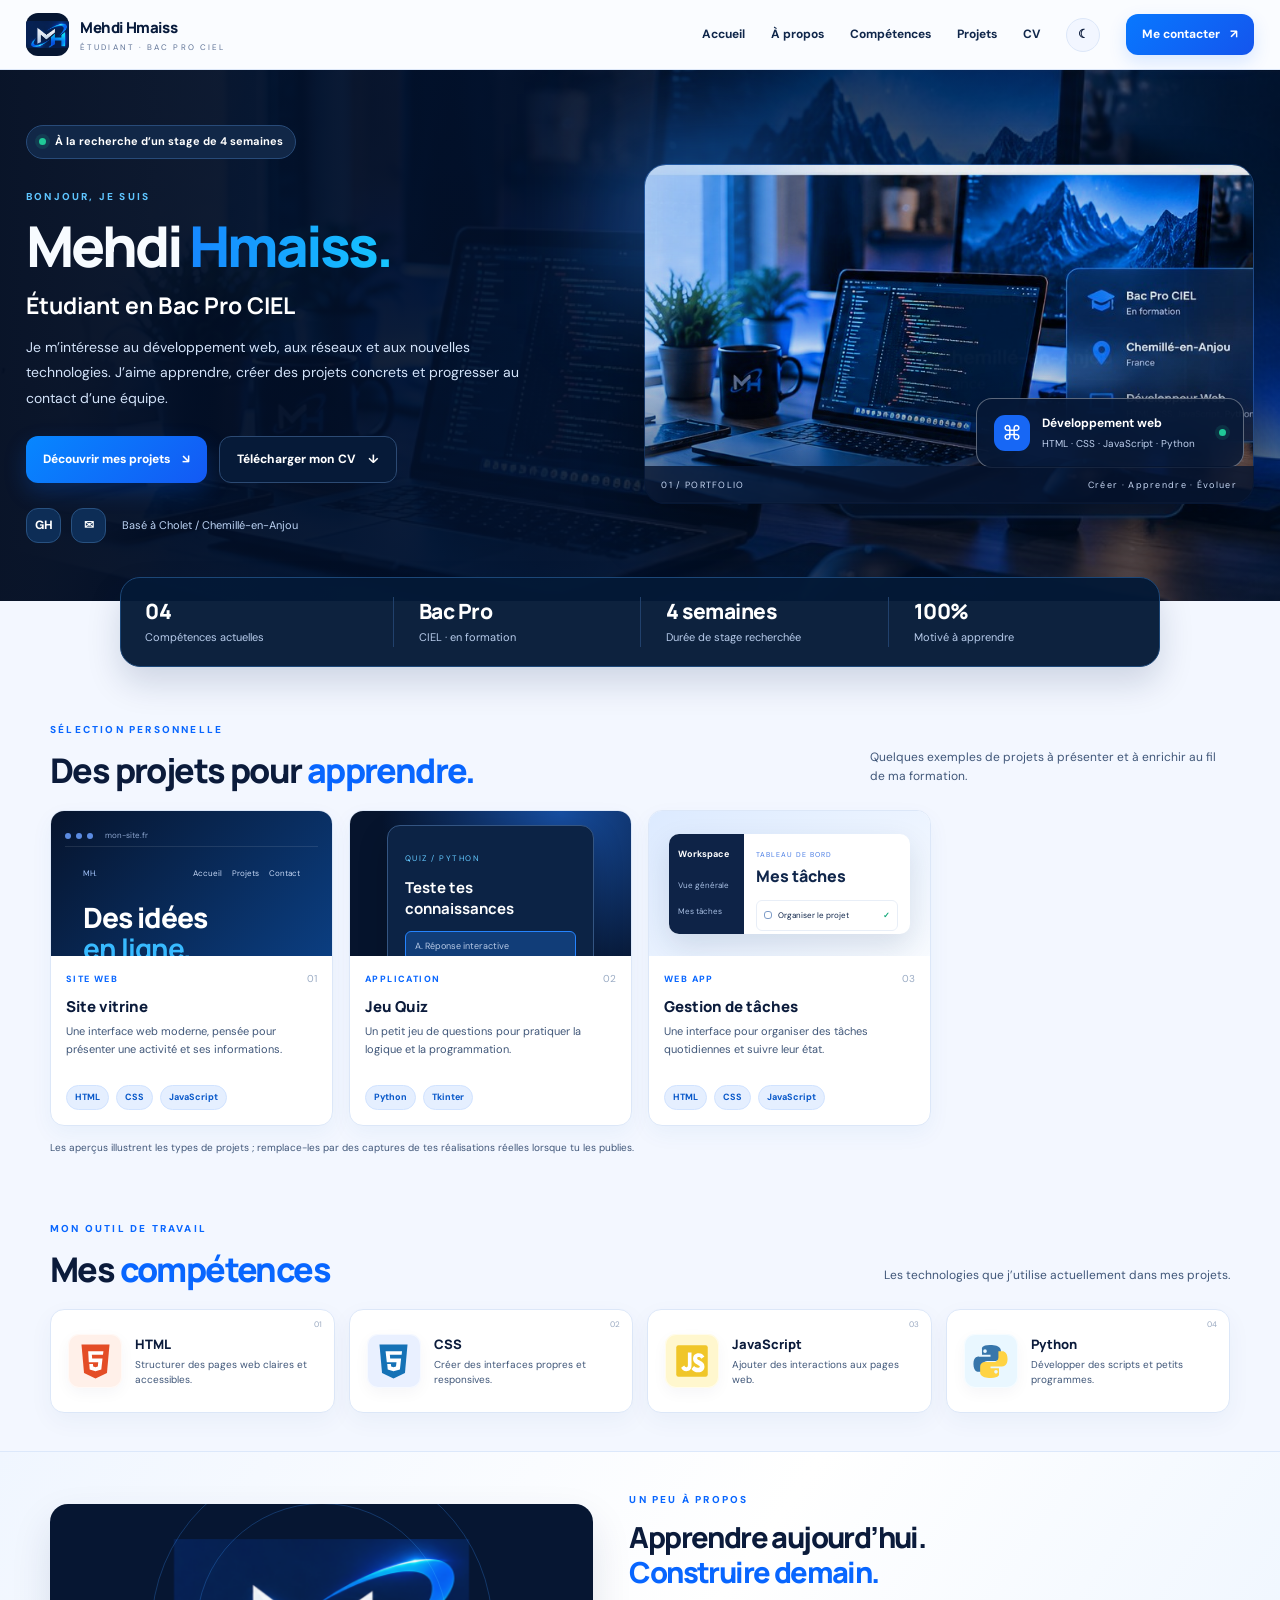
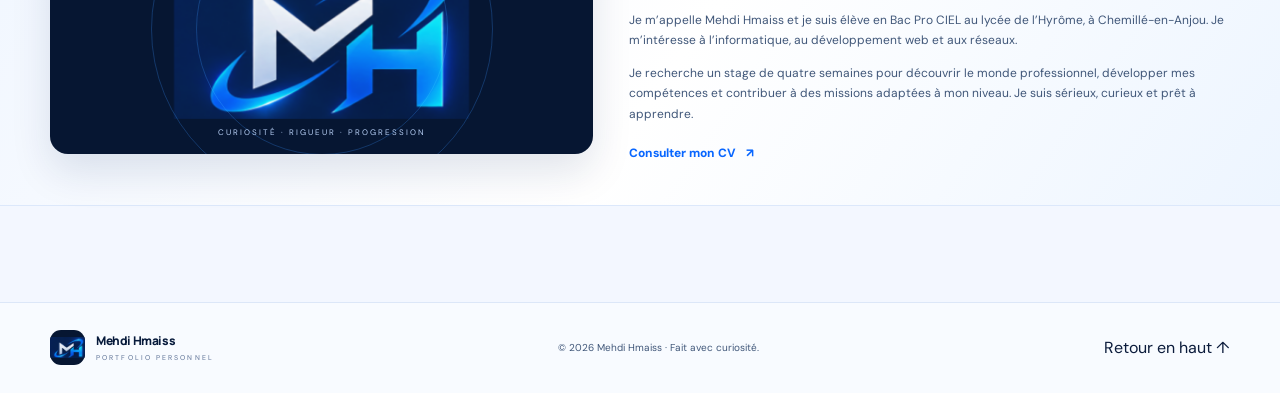
==== index.html @ 9a7e86d9 "Add files via upload" ====
<!DOCTYPE html>
<html lang="fr">
<head>
    <meta charset="UTF-8">
    <meta name="viewport" content="width=device-width, initial-scale=1.0">

    <meta name="description" content="Portfolio de Mehdi Hmaiss, étudiant en Bac Pro CIEL à la recherche d'un stage de quatre semaines.">
    <meta name="theme-color" content="#f7faff">

    <title>Mehdi Hmaiss — Portfolio</title>
    <link rel="icon" type="image/png" href="assets/logo-mehdi-hmaiss.png">
    <link rel="icon" type="image/svg+xml" href="assets/favicon.svg">
    <link rel="stylesheet" href="style.css">
    <script src="script.js" defer></script>
</head>

<body>


<header class="site-header">
    <nav class="nav wrap" aria-label="Navigation principale">

        <a class="brand" href="#accueil">
    <span class="brand-mark">
        <img
            src="assets/logo-mehdi-hmaiss.png"
            alt="Logo MH"
            class="about-logo"
        >
    </span>

    <span class="brand-copy">
        <strong>Mehdi Hmaiss</strong>
        <small>ÉTUDIANT · BAC PRO CIEL</small>
    </span>
</a>

        <button
            class="menu-toggle"
            id="menu-toggle"
            aria-label="Ouvrir le menu"
            aria-expanded="false"
            aria-controls="nav-links"
        >
            ☰
        </button>

        <div class="nav-links" id="nav-links">
            <a href="#accueil">Accueil</a>
            <a href="#apropos">À propos</a>
            <a href="#competences">Compétences</a>
            <a href="#projets">Projets</a>

            <a href="assets/cv-mehdi-hmaiss.pdf" target="_blank" rel="noopener">
                CV
            </a>

            <button id="theme-toggle" class="theme-toggle" aria-label="Changer de thème">
                ☾
            </button>

            <a class="nav-cta" href="#contact">
                Me contacter <span>↗</span>
            </a>
        </div>
    </nav>
</header>

<main>

    
    <section class="hero wrap" id="accueil">

        <div class="hero-copy reveal">

            <div class="availability">
                <i></i>
                À la recherche d’un stage de 4 semaines
            </div>

            <p class="kicker">BONJOUR, JE SUIS</p>

            <h1>Mehdi <span>Hmaiss.</span></h1>

            <h2>Étudiant en Bac Pro CIEL</h2>

            <p class="hero-text">
                Je m’intéresse au développement web, aux réseaux et aux nouvelles technologies.
                J’aime apprendre, créer des projets concrets et progresser au contact d’une équipe.
            </p>

            <div class="hero-actions">
                <a class="btn primary" href="#projets">
                    Découvrir mes projets <span>↘</span>
                </a>

                <a
                    class="btn secondary"
                    href="assets/cv-mehdi-hmaiss.pdf"
                    target="_blank"
                    rel="noopener"
                >
                    Télécharger mon CV <span>↓</span>
                </a>
            </div>

            <div class="social-row">
                <a href="https://github.com/itztov4r"
                   target="_blank" rel="noopener" aria-label="GitHub">
                    GH
                </a>

                <a href="mailto:mhmaiss.pro@gmail.com" aria-label="Email">
                    ✉
                </a>

                <span>Basé à Cholet / Chemillé-en-Anjou</span>
            </div>

        </div>

        <div class="hero-visual reveal">

            <div class="visual-glow"></div>

            <img
                src="assets/workspace.jpg"
                alt="Espace de travail informatique avec ordinateur et code"
                class="workspace"
            >

            <div class="floating-card">
                <span class="floating-icon">⌘</span>

                <div>
                    <strong>Développement web</strong>
                    <small>HTML · CSS · JavaScript · Python</small>
                </div>

                <span class="online-dot"></span>
            </div>

            <div class="visual-caption">
                <span>01 / PORTFOLIO</span>
                <span>Créer · Apprendre · Évoluer</span>
            </div>

        </div>

    </section>

   
    <div class="quick-stats wrap reveal">

        <div>
            <strong>04</strong>
            <span>Compétences actuelles</span>
        </div>

        <div>
            <strong>Bac Pro</strong>
            <span>CIEL · en formation</span>
        </div>

        <div>
            <strong>4 semaines</strong>
            <span>Durée de stage recherchée</span>
        </div>

        <div>
            <strong>100%</strong>
            <span>Motivé à apprendre</span>
        </div>

    </div>

   
    <section class="section wrap" id="projets">

        <div class="section-head reveal">

            <div>
                <p class="kicker">SÉLECTION PERSONNELLE</p>
                <h2>Des projets pour <span>apprendre.</span></h2>
            </div>

            <p>
                Quelques exemples de projets à présenter et à enrichir au fil de ma formation.
            </p>

        </div>

        <div class="projects-grid">

           
            <article class="project-card reveal">

                <div class="project-preview preview-site">

                    <div class="browser-bar">
                        <i></i><i></i><i></i>
                        <span>mon-site.fr</span>
                    </div>

                    <div class="preview-site-content">

                        <div class="preview-nav">
                            MH.
                            <span>Accueil　 Projets　 Contact</span>
                        </div>

                        <div class="preview-big">
                            Des idées<br>
                            <b>en ligne.</b>
                        </div>

                        <div class="preview-line"></div>
                        <div class="preview-button"></div>

                    </div>
                </div>

                <div class="project-info">

                    <div class="project-top">
                        <span class="project-type">SITE WEB</span>
                        <span class="project-index">01</span>
                    </div>

                    <h3>Site vitrine</h3>

                    <p>
                        Une interface web moderne, pensée pour présenter une activité et ses informations.
                    </p>

                    <div class="tags">
                        <span>HTML</span>
                        <span>CSS</span>
                        <span>JavaScript</span>
                    </div>

                </div>
            </article>

          
            <article class="project-card reveal">

                <div class="project-preview preview-quiz">

                    <div class="quiz-window">

                        <span class="quiz-label">QUIZ / PYTHON</span>

                        <h4>Teste tes connaissances</h4>

                        <div class="quiz-option active">
                            A. Réponse interactive
                        </div>

                        <div class="quiz-option">
                            B. Question suivante
                        </div>

                        <div class="quiz-option">
                            C. Voir le résultat
                        </div>

                        <div class="quiz-progress">
                            <i></i>
                        </div>

                    </div>
                </div>

                <div class="project-info">

                    <div class="project-top">
                        <span class="project-type">APPLICATION</span>
                        <span class="project-index">02</span>
                    </div>

                    <h3>Jeu Quiz</h3>

                    <p>
                        Un petit jeu de questions pour pratiquer la logique et la programmation.
                    </p>

                    <div class="tags">
                        <span>Python</span>
                        <span>Tkinter</span>
                    </div>

                </div>
            </article>

           
            <article class="project-card reveal">

                <div class="project-preview preview-tasks">

                    <div class="task-app">

                        <div class="task-sidebar">
                            <b>Workspace</b>
                            <span>Vue générale</span>
                            <span>Mes tâches</span>
                            <span>Paramètres</span>
                        </div>

                        <div class="task-main">

                            <small>TABLEAU DE BORD</small>
                            <h4>Mes tâches</h4>

                            <div class="task-row">
                                <i></i>
                                Organiser le projet
                                <b>✓</b>
                            </div>

                            <div class="task-row">
                                <i></i>
                                Améliorer le design
                                <b>✓</b>
                            </div>

                            <div class="task-row">
                                <i></i>
                                Tester les fonctions
                                <b>＋</b>
                            </div>

                        </div>

                    </div>
                </div>

                <div class="project-info">

                    <div class="project-top">
                        <span class="project-type">WEB APP</span>
                        <span class="project-index">03</span>
                    </div>

                    <h3>Gestion de tâches</h3>

                    <p>
                        Une interface pour organiser des tâches quotidiennes et suivre leur état.
                    </p>

                    <div class="tags">
                        <span>HTML</span>
                        <span>CSS</span>
                        <span>JavaScript</span>
                    </div>

                </div>
            </article>

        </div>

        <p class="project-note">
            Les aperçus illustrent les types de projets ; remplace-les par des captures
            de tes réalisations réelles lorsque tu les publies.
        </p>

    </section>
    <section class="section wrap" id="competences">

        <div class="section-head reveal">

            <div>
                <p class="kicker">MON OUTIL DE TRAVAIL</p>
                <h2>Mes <span>compétences</span></h2>
            </div>

            <p>
                Les technologies que j’utilise actuellement dans mes projets.
            </p>

        </div>

        <div class="skills-grid">

            <!-- HTML -->
            <article class="skill-card reveal">

                <div class="skill-logo html" aria-label="Logo HTML5">
                    <svg viewBox="0 0 64 64" role="img" aria-hidden="true">
                        <path fill="currentColor" d="M9 4h46l-4.2 47L32 60 13.2 51z"/>
                        <path fill="#fff" d="M20 15h25l-.7 6H26l.5 6h17l-2 18-9.5 3-9.5-3-.7-9h6l.4 4.4 3.8 1.1 3.8-1.1.7-7H21z"/>
                    </svg>
                </div>

                <div>
                    <h3>HTML</h3>
                    <p>Structurer des pages web claires et accessibles.</p>
                </div>

                <span class="skill-number">01</span>

            </article>

            <!-- CSS -->
            <article class="skill-card reveal">

                <div class="skill-logo css" aria-label="Logo CSS3">
                    <svg viewBox="0 0 64 64" role="img" aria-hidden="true">
                        <path fill="currentColor" d="M9 4h46l-4.2 47L32 60 13.2 51z"/>
                        <path fill="#fff" d="M19 15h27l-.6 6H26l.5 6h18l-2 18-10.5 3-9.5-3-.8-9h6l.5 4.4 3.8 1.1 4.1-1.2.8-7.1H21z"/>
                    </svg>
                </div>

                <div>
                    <h3>CSS</h3>
                    <p>Créer des interfaces propres et responsives.</p>
                </div>

                <span class="skill-number">02</span>

            </article>

            <!-- JAVASCRIPT -->
            <article class="skill-card reveal">

                <div class="skill-logo js" aria-label="Logo JavaScript">
                    <svg viewBox="0 0 64 64" role="img" aria-hidden="true">
                        <rect x="4" y="4" width="56" height="56" rx="4" fill="currentColor"/>
                        <path fill="#fff" d="M29 17h7v23c0 7-4 10-10 10-5 0-8-2-10-6l6-4c1 2 2 3 4 3 2 0 3-1 3-4zm12 24c2 2 4 3 7 3 2 0 4-1 4-2 0-2-2-2-5-4-5-2-8-5-8-10 0-6 4-10 11-10 5 0 8 2 11 6l-6 4c-1-2-3-3-5-3s-3 1-3 2c0 2 2 3 5 4 6 3 9 5 9 11s-5 10-12 10c-6 0-10-2-13-6z" transform="translate(-2 0) scale(.92 1)"/>
                    </svg>
                </div>

                <div>
                    <h3>JavaScript</h3>
                    <p>Ajouter des interactions aux pages web.</p>
                </div>

                <span class="skill-number">03</span>

            </article>

            
            <article class="skill-card reveal">

                <div class="skill-logo py" aria-label="Logo Python">
                    <svg viewBox="0 0 64 64" role="img" aria-hidden="true">
                        <path fill="#3776AB" d="M31 5c-14 0-13 6-13 6v10h14v3H13S4 23 4 36s8 13 8 13h7V39s0-8 8-8h14s8 0 8-8V14s1-9-18-9zm-8 7a3 3 0 1 1 0 6 3 3 0 0 1 0-6z"/>
                        <path fill="#FFD343" d="M33 59c14 0 13-6 13-6V43H32v-3h19s9 1 9-12-8-13-8-13h-7v10s0 8-8 8H23s-8 0-8 8v9s-1 9 18 9zm8-7a3 3 0 1 1 0-6 3 3 0 0 1 0 6z"/>
                    </svg>
                </div>

                <div>
                    <h3>Python</h3>
                    <p>Développer des scripts et petits programmes.</p>
                </div>

                <span class="skill-number">04</span>

            </article>

        </div>

    </section>

    
    <section class="about-section" id="apropos">

        <div class="wrap about-layout">

            <div class="about-art reveal">

                <img
                    src="assets/logo-mehdi-hmaiss.png"
                    alt="Logo MH de Mehdi Hmaiss"
                    class="about-logo"
                >

                <div class="about-art-caption">
                    CURIOSITÉ · RIGUEUR · PROGRESSION
                </div>

            </div>

            <div class="about-copy reveal">

                <p class="kicker">UN PEU À PROPOS</p>

                <h2>
                    Apprendre aujourd’hui.<br>
                    <span>Construire demain.</span>
                </h2>

                <p>
                    Je m’appelle Mehdi Hmaiss et je suis élève en Bac Pro CIEL
                    au lycée de l’Hyrôme, à Chemillé-en-Anjou.
                    Je m’intéresse à l’informatique, au développement web et aux réseaux.
                </p>

                <p>
                    Je recherche un stage de quatre semaines pour découvrir le monde professionnel,
                    développer mes compétences et contribuer à des missions adaptées à mon niveau.
                    Je suis sérieux, curieux et prêt à apprendre.
                </p>

                <a
                    class="text-link"
                    href="assets/cv-mehdi-hmaiss.pdf"
                    target="_blank"
                    rel="noopener"
                >
                    Consulter mon CV <span>↗</span>
                </a>

            </div>

        </div>

    </section>

    <section class="contact-section wrap" id="contact">

    </section>

</main>

<footer class="footer">

    <div class="wrap footer-inner">

        <a class="brand" href="#accueil">

            <span class="brand-mark">
                <img
                    src="assets/logo-mehdi-hmaiss.png"
                    alt=""
                    class="about-logo"
                >
            </span>

            <span class="brand-copy">
                <strong>Mehdi Hmaiss</strong>
                <small>PORTFOLIO PERSONNEL</small>
            </span>

        </a>

        <p>
            © <span id="year"></span> Mehdi Hmaiss · Fait avec curiosité.
        </p>

        <a href="#accueil">Retour en haut ↑</a>

    </div>

</footer>

</body>
</html>
---- style.css ----
@import url('https://fonts.googleapis.com/css2?family=DM+Sans:wght@400;500;600;700&family=Manrope:wght@400;500;600;700;800&display=swap');

:root {
    --bg: #f3f7ff;
    --surface: #fff;
    --text: #0b1b3b;
    --muted: #405779;
    --line: #dce7f8;
    --blue: #0866ff;
    --blue2: #1cb8ff;
    --navy: #061735;
    --soft: #e8f1ff;
    --shadow: 0 12px 32px rgba(20,75,155,.11);
}

* {
    box-sizing: border-box;
}

html {
    scroll-behavior: smooth;
    scroll-padding-top: 90px;
}

body {
    margin: 0;
    background: var(--bg);
    color: var(--text);
    font-family: 'DM Sans', Arial, sans-serif;
    line-height: 1.6;
}

a {
    color: inherit;
    text-decoration: none;
}

button {
    font: inherit;
    -webkit-tap-highlight-color: transparent;
}

img {
    max-width: 100%;
}

.wrap {
    width: min(1180px, calc(100% - 44px));
    margin-inline: auto;
}

/* =========================
   HEADER / NAVIGATION
========================= */

.site-header {
    height: 70px;
    background: rgba(250,252,255,.96);
    backdrop-filter: blur(18px);
    border-bottom: 1px solid var(--line);
    position: sticky;
    top: 0;
    z-index: 50;
}

.nav {
    width: min(1320px, calc(100% - 52px));
    height: 100%;
    margin-inline: auto;
    display: flex;
    align-items: center;
    justify-content: space-between;
    gap: 24px;
}

.brand {
    display: flex;
    align-items: center;
    gap: 11px;
    min-width: max-content;
}

/* Logo image du header */
.brand-mark {
    width: 43px;
    height: 43px;
    flex: 0 0 43px;
    display: flex;
    align-items: center;
    justify-content: center;
    padding: 0;
    overflow: hidden;
    position: relative;
    border: 0;
    border-radius: 12px;
    background: #061632;
    box-shadow: none;
    isolation: isolate;
}

.brand-mark::after {
    content: none;
    display: none;
}

.brand-mark .about-logo {
    display: block;
    width: 100%;
    height: 100%;
    max-height: none;
    object-fit: contain;
    object-position: center;
    position: relative;
    z-index: 1;
    margin: 0;
    border: 0;
    border-radius: 0;
    mix-blend-mode: screen;
}

.brand-copy {
    display: grid;
    line-height: 1.2;
}

.brand-copy strong {
    font: 800 15px Manrope;
    letter-spacing: -.4px;
    color: #071a3b;
}

.brand-copy small {
    font-size: 8px;
    letter-spacing: 2.1px;
    color: #5e7295;
    margin-top: 5px;
}

.nav-links {
    display: flex;
    align-items: center;
    gap: 26px;
    font-size: 12px;
    font-weight: 700;
    color: #10274b;
}

.nav-links > a:not(.nav-cta) {
    transition: color .2s;
}

.nav-links > a:hover {
    color: var(--blue);
}

.nav-cta {
    padding: 11px 16px;
    border-radius: 12px;
    background: linear-gradient(135deg,#0878ff,#1455ed);
    color: #fff;
    box-shadow: 0 7px 18px #0866ff25;
}

.nav-cta span {
    margin-left: 7px;
}

.theme-toggle,
.menu-toggle {
    border: 1px solid var(--line);
    background: #f2f6ff;
    color: var(--text);
    width: 37px;
    height: 37px;
    border-radius: 12px;
    cursor: pointer;
}

.theme-toggle {
    border-radius: 50%;
    width: 34px;
    height: 34px;
}

.menu-toggle {
    display: none;
}

/* =========================
   HERO
========================= */

.hero {
    width: 100%;
    max-width: none;
    margin: 0;
    padding: 55px max(26px, calc((100% - 1320px)/2)) 58px;
    min-height: 390px;
    display: grid;
    grid-template-columns: 1fr 1.08fr;
    gap: 54px;
    align-items: center;
    position: relative;
    color: #f7fbff;
    background: #061632 url('assets/workspace.jpg') center/cover no-repeat;
    isolation: isolate;
}

.hero::before {
    content: "";
    position: absolute;
    inset: 0;
    background: linear-gradient(
        90deg,
        rgba(2,13,34,.97) 0%,
        rgba(2,17,43,.91) 42%,
        rgba(2,20,48,.5) 100%
    );
    z-index: -1;
}

.hero-copy {
    position: relative;
    z-index: 2;
}

.availability {
    display: inline-flex;
    align-items: center;
    gap: 9px;
    padding: 7px 12px;
    border: 1px solid #284b79;
    background: #112747;
    border-radius: 99px;
    color: #fff;
    font-size: 11px;
    font-weight: 700;
}

.availability i,
.online-dot {
    width: 7px;
    height: 7px;
    border-radius: 50%;
    background: #20c997;
    box-shadow: 0 0 0 4px #20c99720;
}

.kicker {
    font-size: 10px;
    font-weight: 800;
    letter-spacing: 2.2px;
    color: var(--blue);
    margin: 0 0 12px;
}

.hero .kicker {
    margin-top: 30px;
    color: #5fc5ff;
}

.hero h1 {
    font: 800 clamp(48px,4.4vw,70px)/1.04 Manrope;
    letter-spacing: -3px;
    margin: 0;
}

.hero h1 span {
    background: linear-gradient(90deg,#1687ff,#16c6ff);
    -webkit-background-clip: text;
    background-clip: text;
    color: transparent;
}

.hero h2 {
    color: #fff;
    font: 700 23px Manrope;
    margin: 14px 0 10px;
}

.hero-text {
    max-width: 530px;
    color: #d3e3fa;
    font-size: 14px;
    line-height: 1.8;
}

.hero-actions,
.contact-actions {
    display: flex;
    gap: 12px;
    flex-wrap: wrap;
    margin-top: 25px;
}

.btn {
    display: inline-flex;
    align-items: center;
    justify-content: center;
    gap: 12px;
    padding: 13px 17px;
    border-radius: 12px;
    font-size: 12px;
    font-weight: 800;
    transition: transform .2s, box-shadow .2s;
}

.btn:hover {
    transform: translateY(-2px);
}

.primary {
    background: linear-gradient(135deg,#0787ff,#1359f4);
    color: #fff;
    box-shadow: 0 9px 22px #006bff38;
}

.secondary {
    background: #061a38;
    border: 1px solid #2c4a73;
    color: #fff;
}

.social-row {
    display: flex;
    align-items: center;
    gap: 10px;
    margin-top: 25px;
}

.social-row a {
    display: grid;
    place-items: center;
    width: 35px;
    height: 35px;
    border-radius: 12px;
    background: #0d2d56;
    border: 1px solid #285180;
    font-weight: 800;
    font-size: 12px;
    color: #fff;
}

.social-row span {
    margin-left: 6px;
    color: #bdd4f5;
    font-size: 11px;
}

/* Hero image */

.hero-visual {
    height: 340px;
    position: relative;
    background: transparent;
    border-radius: 0;
    box-shadow: none;
    overflow: visible;
    display: flex;
    align-items: center;
    justify-content: center;
}

.workspace {
    width: 100%;
    height: 100%;
    object-fit: cover;
    display: block;
    border-radius: 22px;
    border: 1px solid #4e8bdc70;
    box-shadow: 0 24px 65px #0006;
    opacity: .92;
    filter: saturate(1.08);
}

.hero-visual::after {
    content: "";
    position: absolute;
    inset: 0;
    border-radius: 22px;
    background: linear-gradient(
        0deg,
        rgba(1,13,34,.55),
        transparent 45%
    );
    pointer-events: none;
}

.visual-glow {
    position: absolute;
    inset: -40px auto auto -40px;
    width: 180px;
    height: 180px;
    background: #2c8aff55;
    filter: blur(45px);
    z-index: 1;
}

.floating-card {
    position: absolute;
    z-index: 2;
    right: 10px;
    bottom: 36px;
    display: flex;
    align-items: center;
    gap: 12px;
    padding: 15px 17px;
    border: 1px solid #ffffff58;
    background: rgba(6,24,54,.85);
    backdrop-filter: blur(15px);
    border-radius: 16px;
    color: white;
    box-shadow: 0 14px 40px #00102d55;
}

.floating-icon {
    width: 36px;
    height: 36px;
    border-radius: 11px;
    background: #1767f5;
    display: grid;
    place-items: center;
    font-size: 20px;
}

.floating-card div {
    display: grid;
    gap: 3px;
}

.floating-card strong {
    font-size: 12px;
}

.floating-card small {
    font-size: 10px;
    color: #bfd0ee;
}

.online-dot {
    margin-left: 12px;
    flex: none;
}

.visual-caption {
    position: absolute;
    z-index: 2;
    bottom: 0;
    left: 0;
    right: 0;
    padding: 12px 17px;
    display: flex;
    justify-content: space-between;
    background: rgba(5,20,48,.8);
    color: #c8d8f4;
    font-size: 9px;
    letter-spacing: 1.3px;
    border-radius: 0 0 20px 20px;
}

/* =========================
   QUICK STATS
========================= */

.quick-stats {
    width: min(1040px, calc(100% - 52px));
    margin: -24px auto 0;
    display: grid;
    grid-template-columns: repeat(4,1fr);
    background: rgba(4,25,55,.96);
    color: #fff;
    border: 1px solid #1c4778;
    border-radius: 20px;
    box-shadow: 0 16px 34px #05204a28;
    padding: 19px 24px;
    position: relative;
    z-index: 3;
}

.quick-stats div {
    display: grid;
    gap: 4px;
    padding-left: 25px;
    border-left: 1px solid #21416c;
}

.quick-stats div:first-child {
    border-left: 0;
    padding-left: 0;
}

.quick-stats strong {
    font: 800 21px Manrope;
    letter-spacing: -.5px;
    color: #fff;
}

.quick-stats span {
    font-size: 11px;
    color: #b8cceb;
}

/* =========================
   SECTIONS
========================= */

.section {
    padding-top: 55px;
}

.section-head {
    display: flex;
    align-items: end;
    justify-content: space-between;
    gap: 25px;
    margin-bottom: 20px;
}

.section-head h2,
.about-copy h2 {
    font: 800 clamp(28px,3vw,34px)/1.2 Manrope;
    letter-spacing: -1.6px;
    margin: 0;
}

.section-head .kicker,
.about-copy .kicker {
    color: var(--blue);
}

.section-head h2 span,
.about-copy h2 span {
    color: var(--blue);
}

.section-head > p {
    max-width: 360px;
    color: var(--muted);
    font-size: 12px;
    margin: 0 0 4px;
}

/* =========================
   SKILLS
========================= */

.skills-grid {
    display: grid;
    grid-template-columns: repeat(4,1fr);
    gap: 14px;
}

.skill-card {
    display: flex;
    align-items: center;
    gap: 13px;
    padding: 21px 17px;
    min-height: 104px;
    border-radius: 14px;
    border: 1px solid var(--line);
    background: var(--surface);
    box-shadow: 0 8px 24px #123d7b0c;
    position: relative;
    overflow: hidden;
    transition: transform .25s, box-shadow .25s;
    backdrop-filter: blur(8px);
}

.skill-card:hover {
    transform: translateY(-5px);
    box-shadow: var(--shadow);
}

.skill-logo {
    width: 54px;
    height: 54px;
    flex: none;
    display: grid;
    place-items: center;
    border-radius: 11px;
    padding: 5px;
    font: 800 18px Manrope;
    box-shadow: inset 0 0 0 1px #ffffff9c, 0 5px 15px #10264b0a;
}

.skill-logo svg {
    display: block;
    width: 39px;
    height: 39px;
}

.skill-logo.js svg {
    width: 36px;
    height: 36px;
}

.html {
    background: #fff0e9;
    color: #e44d26;
}

.css {
    background: #e9f0ff;
    color: #1572b6;
}

.js {
    background: #fff7ce;
    color: #f0c629;
    padding: 7px;
}

.py {
    background: #e9f7ff;
    color: #3776ab;
    padding: 4px;
}

.skill-card h3 {
    font: 800 13px Manrope;
    margin: 0 0 4px;
}

.skill-card p {
    font-size: 10px;
    color: var(--muted);
    line-height: 1.5;
    margin: 0;
}

.skill-number {
    position: absolute;
    right: 12px;
    top: 8px;
    font-size: 8px;
    color: #9aa9c1;
}

/* =========================
   PROJECTS
========================= */

.projects-grid {
    display: grid;
    grid-template-columns: repeat(4,minmax(0,1fr));
    gap: 16px;
}

.project-card {
    background: var(--surface);
    border: 1px solid var(--line);
    border-radius: 14px;
    overflow: hidden;
    box-shadow: 0 8px 22px #1c5bb30d;
    transition: transform .25s, box-shadow .25s;
    backdrop-filter: blur(8px);
}

.project-card:hover {
    transform: translateY(-5px);
    box-shadow: var(--shadow);
}

.project-preview {
    height: 145px;
    overflow: hidden;
    position: relative;
    padding: 14px;
    background: #0a1a36;
}

.browser-bar {
    height: 22px;
    border-bottom: 1px solid #ffffff19;
    display: flex;
    gap: 5px;
    align-items: center;
    color: #8ca5ce;
    font-size: 8px;
}

.browser-bar i {
    width: 6px;
    height: 6px;
    border-radius: 50%;
    background: #5b8be1;
}

.browser-bar span {
    margin-left: 7px;
}

.preview-site {
    background: linear-gradient(135deg,#06142d,#0b3e81);
}

.preview-site-content {
    padding: 20px 18px;
    color: #fff;
}

.preview-nav {
    font-size: 8px;
    color: #a6c7ff;
}

.preview-nav span {
    float: right;
    color: #c7d9f7;
}

.preview-big {
    font: 800 28px/1.12 Manrope;
    margin-top: 22px;
    letter-spacing: -1px;
}

.preview-big b {
    color: #38baff;
}

.preview-line {
    height: 4px;
    width: 45%;
    border-radius: 4px;
    background: #ffffff24;
    margin-top: 12px;
}

.preview-button {
    height: 18px;
    width: 72px;
    border-radius: 5px;
    background: #1468ff;
    margin-top: 13px;
}

.preview-quiz {
    display: grid;
    place-items: center;
    background: radial-gradient(circle at 75% 0,#174ea1,#06142d 70%);
}

.quiz-window {
    width: 82%;
    padding: 17px;
    border-radius: 13px;
    background: #0c2345;
    border: 1px solid #345582;
    color: #fff;
    box-shadow: 0 12px 30px #0003;
}

.quiz-label {
    font-size: 8px;
    letter-spacing: 1.5px;
    color: #64c9ff;
}

.quiz-window h4 {
    font: 700 15px Manrope;
    margin: 8px 0 12px;
}

.quiz-option {
    padding: 7px 9px;
    margin-top: 6px;
    border-radius: 6px;
    background: #132e53;
    color: #b8cae7;
    font-size: 9px;
}

.quiz-option.active {
    border: 1px solid #2584ff;
    background: #113d78;
}

.quiz-progress {
    height: 4px;
    border-radius: 5px;
    background: #203958;
    margin-top: 12px;
}

.quiz-progress i {
    display: block;
    width: 65%;
    height: 100%;
    background: #29b9ff;
    border-radius: 5px;
}

.preview-tasks {
    background: linear-gradient(145deg,#dceaff,#f8fbff);
    display: grid;
    place-items: center;
}

.task-app {
    width: 95%;
    height: 85%;
    display: grid;
    grid-template-columns: 31% 1fr;
    border-radius: 10px;
    overflow: hidden;
    background: white;
    box-shadow: 0 12px 30px #17335d22;
    font-size: 8px;
}

.task-sidebar {
    background: #0e2347;
    color: #a9c0e4;
    padding: 13px 9px;
    display: flex;
    flex-direction: column;
    gap: 13px;
}

.task-sidebar b {
    color: #fff;
    font-size: 9px;
    margin-bottom: 5px;
}

.task-main {
    padding: 14px 12px;
    color: #10264b;
}

.task-main small {
    font-size: 7px;
    color: #477be4;
    letter-spacing: 1px;
}

.task-main h4 {
    font: 800 16px Manrope;
    margin: 4px 0 13px;
}

.task-row {
    padding: 8px 7px;
    border: 1px solid #e8eef7;
    border-radius: 6px;
    margin-top: 6px;
    display: flex;
    align-items: center;
    gap: 6px;
}

.task-row i {
    width: 8px;
    height: 8px;
    border: 1px solid #7e9cc8;
    border-radius: 3px;
}

.task-row b {
    margin-left: auto;
    color: #13a879;
}

.project-info {
    padding: 15px;
}

.project-top {
    display: flex;
    justify-content: space-between;
    align-items: center;
}

.project-type {
    font-size: 9px;
    letter-spacing: 1.4px;
    color: var(--blue);
    font-weight: 800;
}

.project-index {
    font-size: 10px;
    color: #9aabc4;
}

.project-info h3 {
    font: 800 15px Manrope;
    margin: 9px 0 6px;
}

.project-info p {
    font-size: 11px;
    color: var(--muted);
    margin: 0;
    min-height: 50px;
}

.tags {
    display: flex;
    gap: 7px;
    flex-wrap: wrap;
    margin-top: 12px;
}

.tags span {
    display: inline-flex;
    align-items: center;
    gap: 5px;
    font-size: 9px;
    font-weight: 700;
    color: #0757c9;
    background: #e5efff;
    border: 1px solid #d1e3ff;
    border-radius: 99px;
    padding: 4px 8px;
}

.project-note {
    font-size: 10px;
    color: var(--muted);
    margin-top: 14px;
}

/* =========================
   ABOUT
========================= */

.about-section {
    margin-top: 38px;
    padding: 40px 0;
    background: linear-gradient(125deg,#f0f6ff,#fff 54%,#edf5ff);
    border-block: 1px solid #dce8fb;
}

.about-layout {
    display: grid;
    grid-template-columns: .95fr 1.05fr;
    gap: 36px;
    align-items: center;
}

.about-art {
    min-height: 250px;
    border-radius: 18px;
    background: #061632;
    display: flex;
    flex-direction: column;
    align-items: center;
    justify-content: center;
    position: relative;
    overflow: hidden;
    box-shadow: 0 18px 40px #0924541e;
}

.about-art::before,
.about-art::after {
    content: "";
    position: absolute;
    border: 1px solid #3a91ff44;
    border-radius: 50%;
    width: 340px;
    height: 340px;
}

.about-art::after {
    width: 250px;
    height: 250px;
}

.about-logo {
    width: 82%;
    max-height: 180px;
    object-fit: contain;
    position: relative;
    z-index: 1;
    mix-blend-mode: screen;
}

.about-monogram {
    font: 800 100px Manrope;
    letter-spacing: -10px;
    color: white;
    z-index: 1;
    display: flex;
    align-items: center;
    justify-content: center;
    gap: 3px;
    text-shadow: 0 0 26px #367aff45;
}

.about-monogram span,
.contact-mark span {
    color: #67dfff;
}

.about-art-caption {
    position: absolute;
    bottom: 15px;
    color: #b8d0f6;
    font-size: 8px;
    letter-spacing: 2px;
    z-index: 1;
}

.about-copy h2 {
    margin-bottom: 20px;
    font-size: 29px;
}

.about-copy > p:not(.kicker) {
    font-size: 12px;
    color: var(--muted);
    line-height: 1.7;
}

.text-link {
    display: inline-flex;
    gap: 10px;
    color: var(--blue);
    font-size: 12px;
    font-weight: 800;
    margin-top: 8px;
}

/* =========================
   CONTACT
========================= */

.contact-section {
    padding: 48px 0;
}

.contact-panel {
    border-radius: 20px;
    background: linear-gradient(115deg,#061b40,#0866ff 78%,#12a8ff);
    padding: 30px 34px;
    color: white;
    display: flex;
    justify-content: space-between;
    align-items: center;
    gap: 25px;
    position: relative;
    overflow: hidden;
    box-shadow: 0 25px 55px #0a4bba2c;
}

.contact-panel::after {
    content: "";
    position: absolute;
    width: 350px;
    height: 350px;
    border: 1px solid #ffffff20;
    border-radius: 50%;
    right: 20%;
    top: -180px;
    box-shadow: 0 0 0 30px #ffffff08, 0 0 0 65px #ffffff06;
}

.contact-panel .kicker {
    color: #9cdfff;
}

.contact-panel h2 {
    font: 800 30px/1.2 Manrope;
    letter-spacing: -1.2px;
    margin: 0;
}

.contact-panel h2 span {
    color: #9edfff;
}

.contact-panel p:not(.kicker) {
    color: #d2e1ff;
    font-size: 12px;
}

.white-btn {
    background: #fff;
    color: #0a4bbd;
}

.contact-github {
    font-size: 12px;
    font-weight: 700;
    color: #fff;
    padding: 12px;
}

.contact-mark {
    position: relative;
    z-index: 1;
    display: grid;
    justify-items: center;
    font: 800 62px Manrope;
    letter-spacing: -8px;
    color: #fff;
    min-width: 230px;
    text-shadow: 0 0 26px #367aff45;
}

.contact-mark small {
    font: 700 8px 'DM Sans';
    letter-spacing: 2px;
    color: #d7e7ff;
    margin-top: 4px;
}

/* =========================
   FOOTER
========================= */

.footer {
    border-top: 1px solid var(--line);
    background: #f8fbff;
}

.footer-inner {
    min-height: 90px;
    display: flex;
    align-items: center;
    justify-content: space-between;
    gap: 20px;
}

.footer p,
.footer > a:last-child {
    font-size: 10px;
    color: var(--muted);
}

.footer .brand-mark {
    width: 35px;
    height: 35px;
    flex-basis: 35px;
    border-radius: 11px;
}

.footer .brand-copy strong {
    font-size: 12px;
}

.footer .brand-copy small {
    font-size: 7px;
}

/* =========================
   ANIMATIONS
========================= */

.reveal {
    opacity: 0;
    transform: translateY(15px);
    transition: opacity .65s ease, transform .65s ease;
}

.reveal.visible {
    opacity: 1;
    transform: none;
}

/* =========================
   DARK MODE
========================= */

body.dark {
    --bg: #071226;
    --surface: #0e1d35;
    --text: #edf4ff;
    --muted: #a5b8d5;
    --line: #203452;
    --soft: #132846;
    --shadow: 0 18px 48px #0003;
    background: var(--bg);
    color: var(--text);
}

body.dark .site-header,
body.dark .footer {
    background: rgba(7,18,38,.96);
    border-color: var(--line);
}

body.dark .brand-copy strong {
    color: #eef5ff;
}

body.dark .brand-copy small,
body.dark .nav-links {
    color: #d4e1f6;
}

body.dark .theme-toggle {
    background: #142846;
    color: #fff;
    border-color: #2b456b;
}

body.dark .availability,
body.dark .social-row a,
body.dark .secondary {
    background: var(--surface);
    border-color: var(--line);
    color: var(--text);
}

body.dark .quick-stats {
    background: #0c1d39;
}

body.dark .about-section {
    background: #0b1b33;
    border-color: var(--line);
}

body.dark .project-card,
body.dark .skill-card {
    background: var(--surface);
    border-color: var(--line);
}

body.dark .tags span {
    background: #152c4d;
    color: #b7d3ff;
    border-color: #27476f;
}

body.dark .footer p {
    color: var(--muted);
}

body.dark .nav-links {
    background: #0e1d35;
}

/* =========================
   RESPONSIVE TABLET
========================= */

@media (max-width: 1000px) {
    .hero {
        padding-inline: 28px;
        gap: 28px;
    }

    .projects-grid {
        grid-template-columns: repeat(2,minmax(0,1fr));
    }

    .nav-links {
        gap: 14px;
    }

    .hero h1 {
        font-size: 52px;
    }

    .skills-grid {
        grid-template-columns: repeat(2,1fr);
    }

    .about-layout {
        gap: 35px;
    }

    .contact-mark {
        min-width: 150px;
        font-size: 58px;
    }
}

/* =========================
   RESPONSIVE MOBILE
========================= */

@media (max-width: 680px) {
    .wrap {
        width: min(100% - 30px,540px);
    }

    .site-header {
        height: 66px;
    }

    .nav {
        width: calc(100% - 28px);
        gap: 10px;
    }

    .brand {
        gap: 9px;
    }

    .brand-mark {
        width: 40px;
        height: 40px;
        flex-basis: 40px;
    }

    .brand-copy strong {
        font-size: 13px;
    }

    .brand-copy small {
        font-size: 7px;
        letter-spacing: 1.5px;
    }

    .menu-toggle {
        display: block;
        margin-left: auto;
    }

    .nav-links {
        display: none;
        position: absolute;
        top: 65px;
        left: 0;
        right: 0;
        padding: 18px 22px 22px;
        background: #f8fbff;
        border-bottom: 1px solid var(--line);
        box-shadow: var(--shadow);
        flex-direction: column;
        align-items: stretch;
        gap: 17px;
        z-index: 60;
    }

    .nav-links.open {
        display: flex;
    }

    .nav-cta {
        display: block;
        text-align: center;
    }

    .theme-toggle {
        align-self: flex-start;
    }

    .hero {
        padding: 36px 18px 44px;
        grid-template-columns: 1fr;
        gap: 24px;
        min-height: 0;
    }

    .hero h1 {
        font-size: 46px;
        letter-spacing: -2px;
    }

    .hero h2 {
        font-size: 18px;
    }

    .hero-text {
        font-size: 13px;
    }

    .hero-visual {
        height: 230px;
        grid-row: auto;
    }

    .floating-card {
        right: 10px;
        bottom: 40px;
        padding: 10px;
    }

    .floating-card small {
        font-size: 8px;
    }

    .quick-stats {
        margin-top: -18px;
        width: calc(100% - 28px);
        grid-template-columns: repeat(2,1fr);
        gap: 20px;
        padding: 20px;
    }

    .quick-stats div {
        padding-left: 14px;
    }

    .quick-stats div:nth-child(3) {
        border-left: 0;
        padding-left: 0;
    }

    .quick-stats strong {
        font-size: 17px;
    }

    .quick-stats span {
        font-size: 10px;
    }

    .section {
        padding-top: 55px;
    }

    .section-head {
        align-items: start;
        flex-direction: column;
        gap: 10px;
    }

    .section-head h2,
    .about-copy h2 {
        font-size: 30px;
    }

    .skills-grid {
        grid-template-columns: 1fr;
    }

    .skill-card {
        padding: 17px;
    }

    .skill-logo {
        width: 50px;
        height: 50px;
    }

    .skill-logo svg {
        width: 37px;
        height: 37px;
    }

    .projects-grid {
        grid-template-columns: 1fr;
    }

    .project-preview {
        height: 190px;
    }

    .project-info p {
        min-height: 0;
    }

    .about-section {
        margin-top: 38px;
        padding: 40px 0;
    }

    .about-layout {
        grid-template-columns: 1fr;
        gap: 28px;
    }

    .about-art {
        min-height: 210px;
    }

    .about-logo {
        max-height: 145px;
    }

    .about-monogram {
        font-size: 82px;
    }

    .contact-section {
        padding: 48px 0;
    }

    .contact-panel {
        padding: 30px 23px;
        flex-direction: column;
        align-items: flex-start;
    }

    .contact-panel h2 {
        font-size: 29px;
    }

    .contact-mark {
        align-self: center;
        margin-top: 8px;
    }

    .footer-inner {
        padding: 18px 0;
        flex-wrap: wrap;
    }

    .footer p {
        order: 3;
        width: 100%;
        margin: 0;
    }

    .social-row span {
        font-size: 9px;
    }

    .hero-actions .btn {
        font-size: 11px;
        padding: 12px;
    }

    .visual-caption {
        font-size: 7px;
    }
}

/* =========================
   ACCESSIBILITÉ
========================= */

a:focus-visible,
button:focus-visible {
    outline: 3px solid var(--blue2);
    outline-offset: 3px;
}

@media (prefers-reduced-motion: reduce) {
    html {
        scroll-behavior: auto;
    }

    *,
    *::before,
    *::after {
        animation-duration: .01ms !important;
        animation-iteration-count: 1 !important;
        transition-duration: .01ms !important;
    }
}
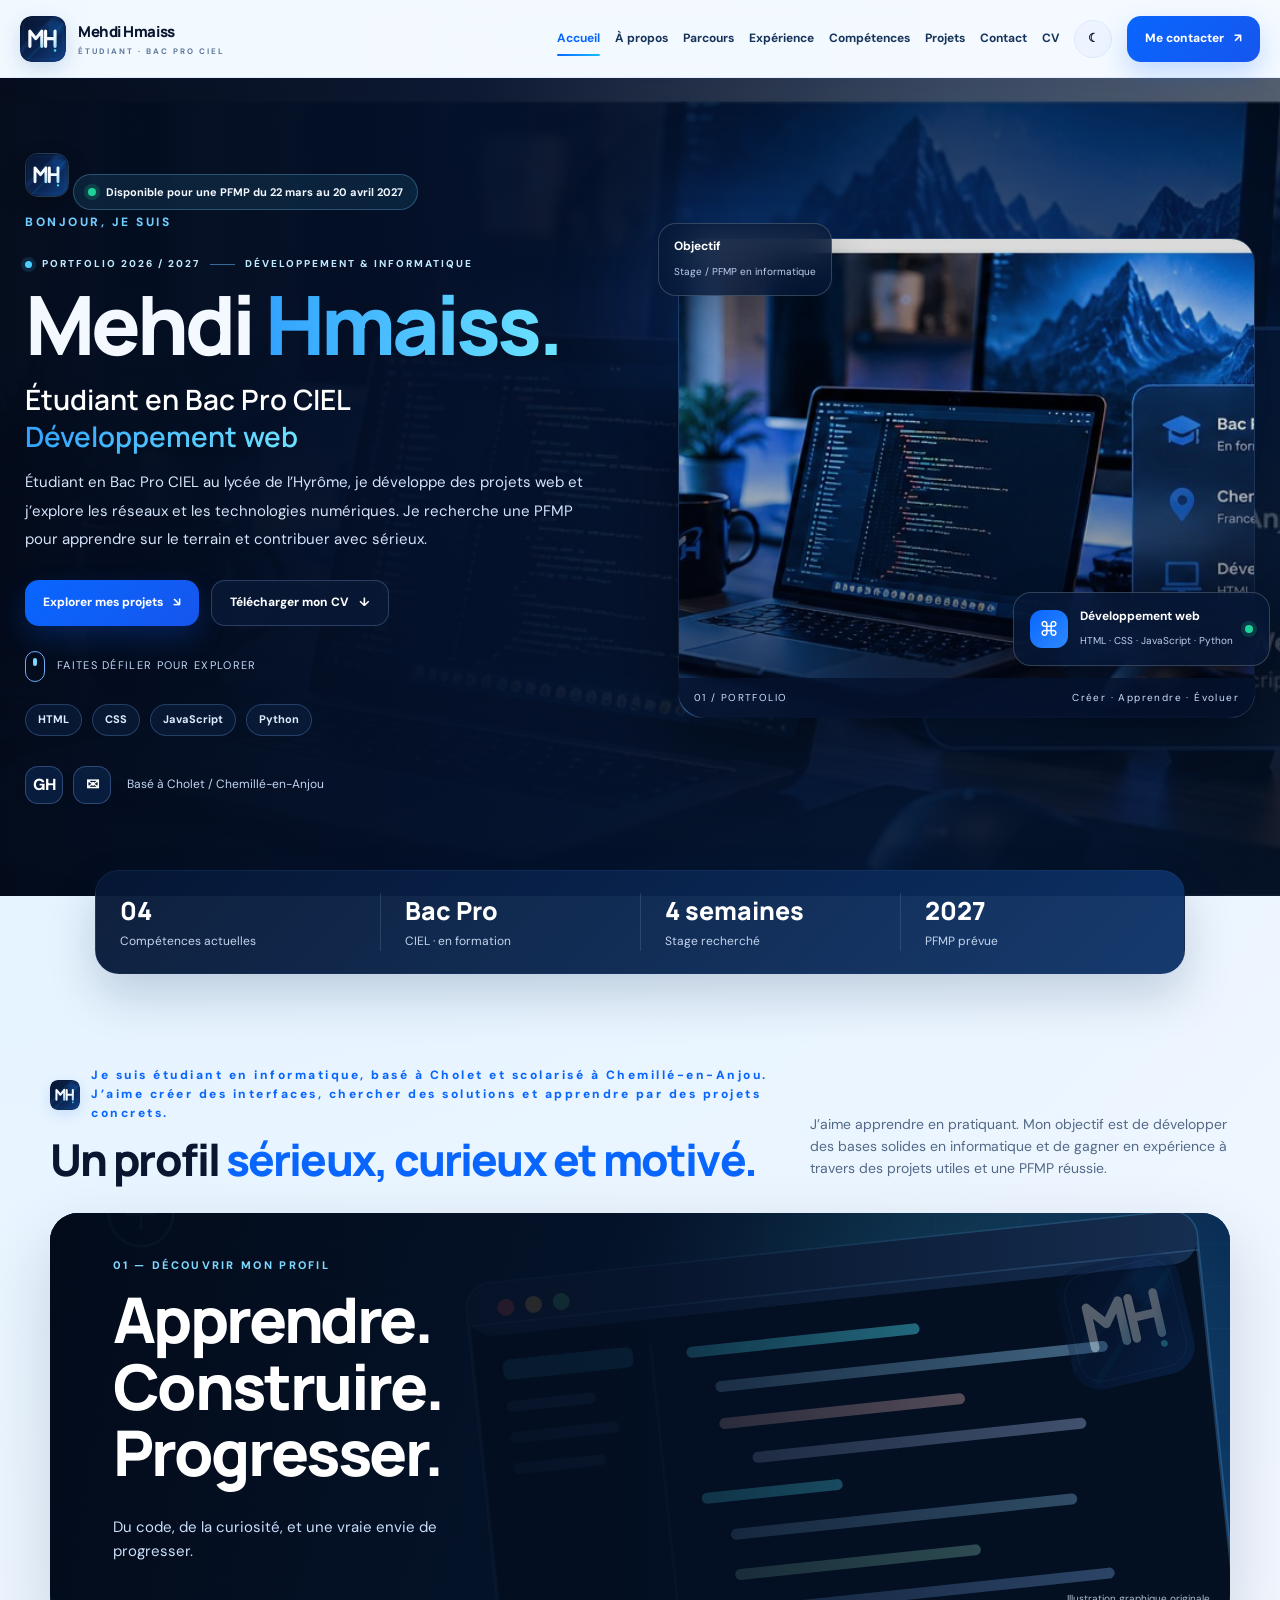
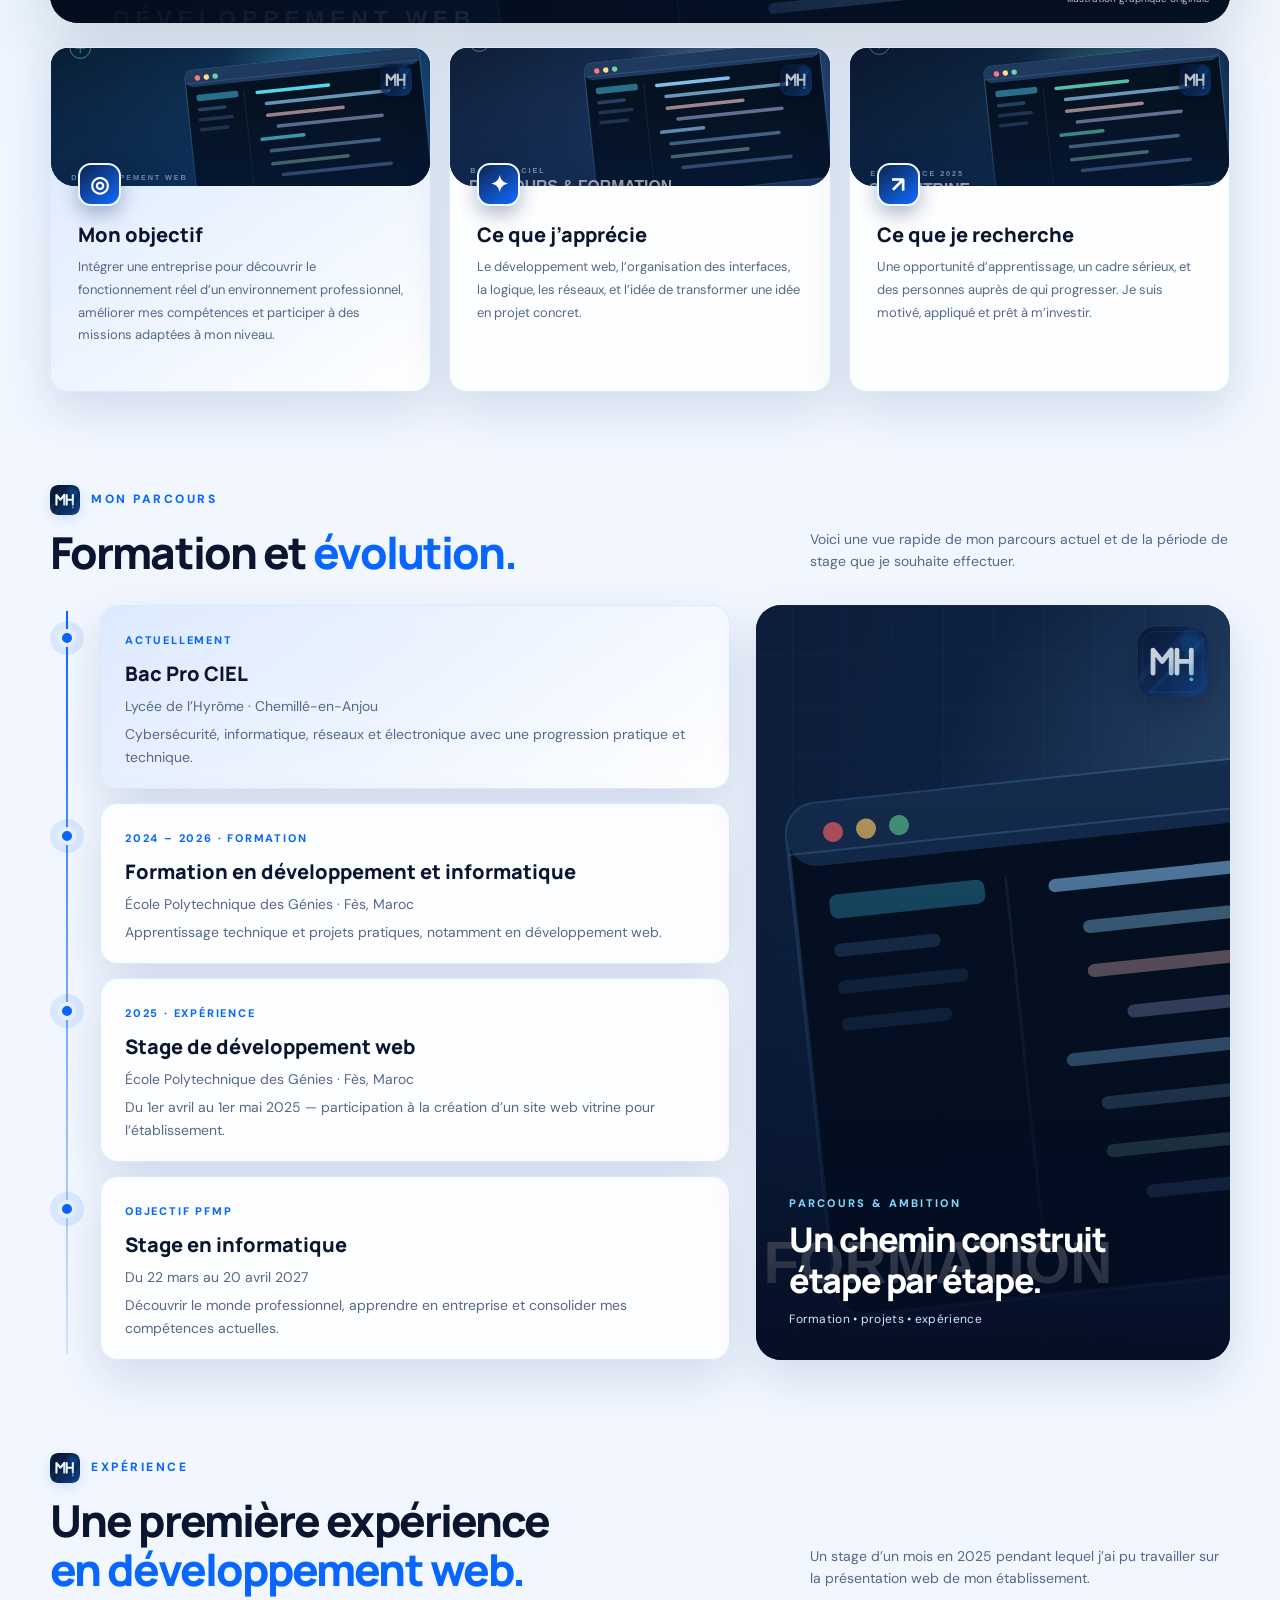
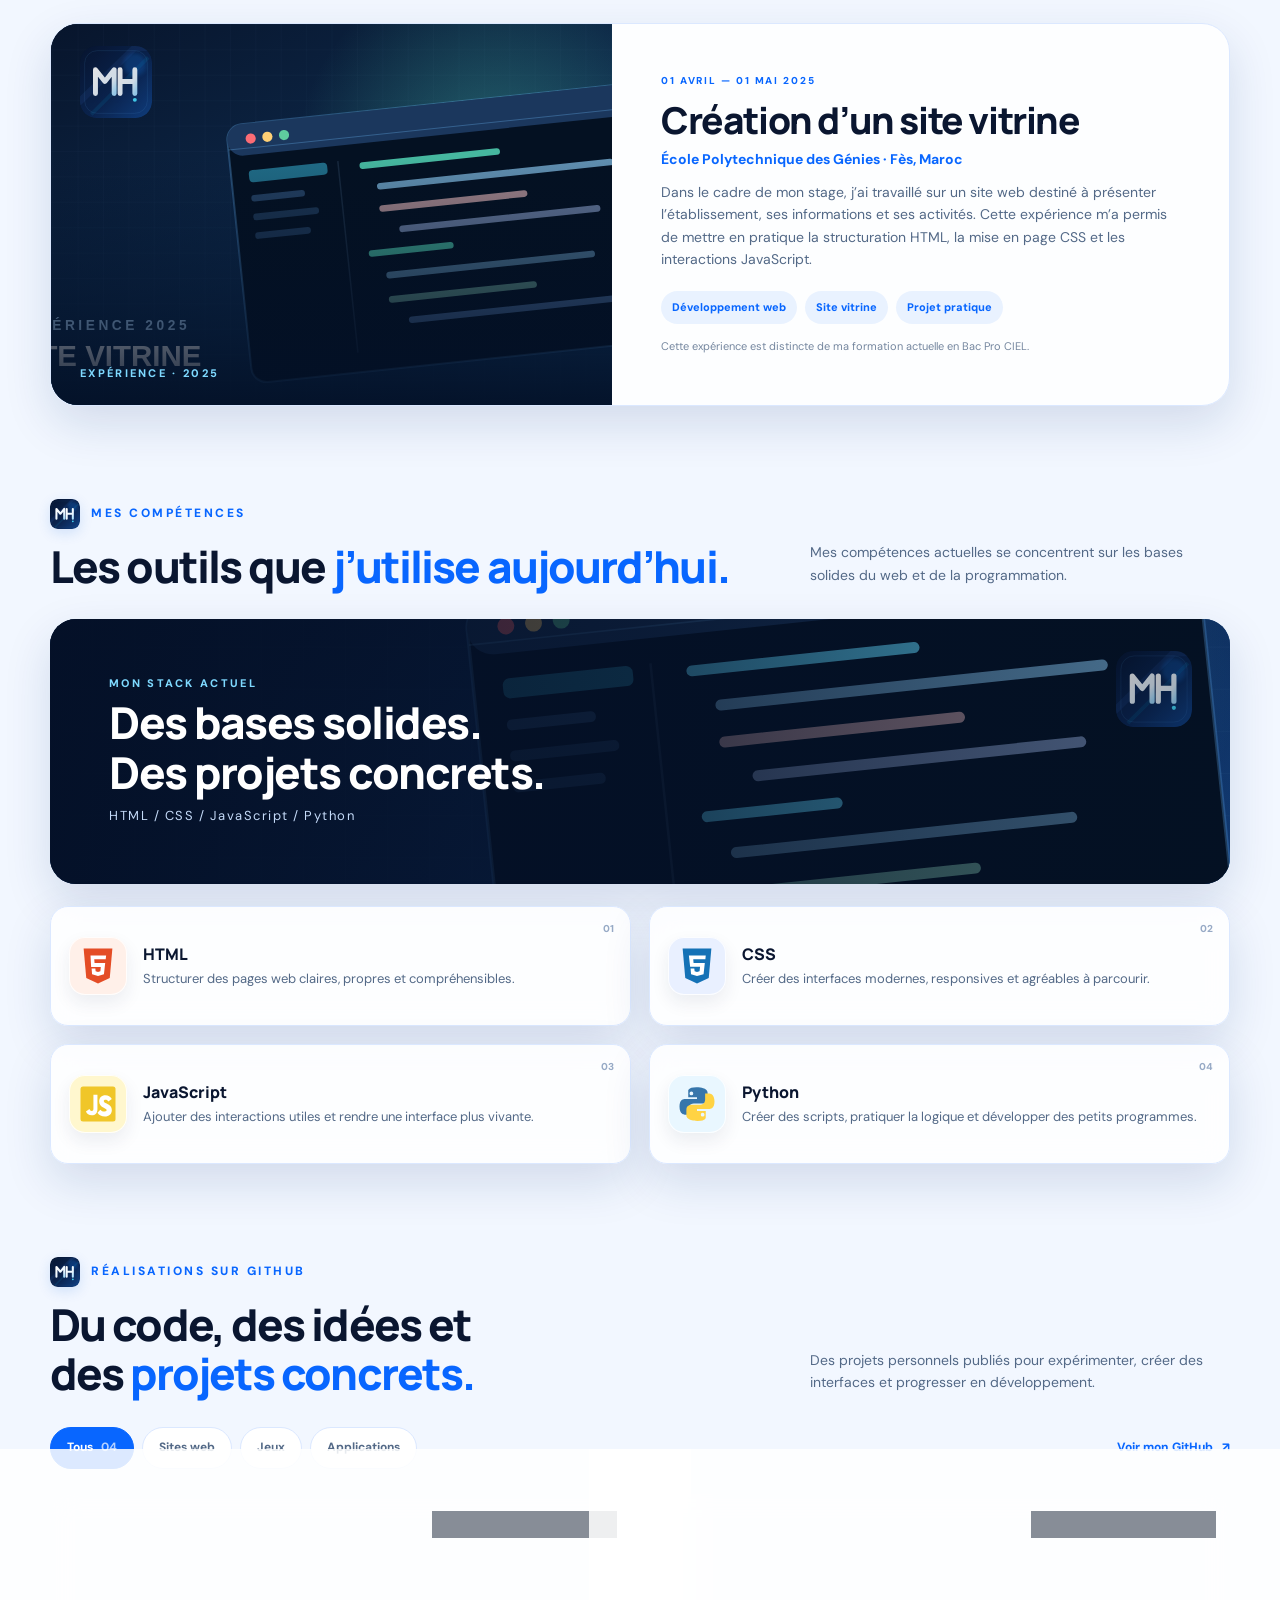
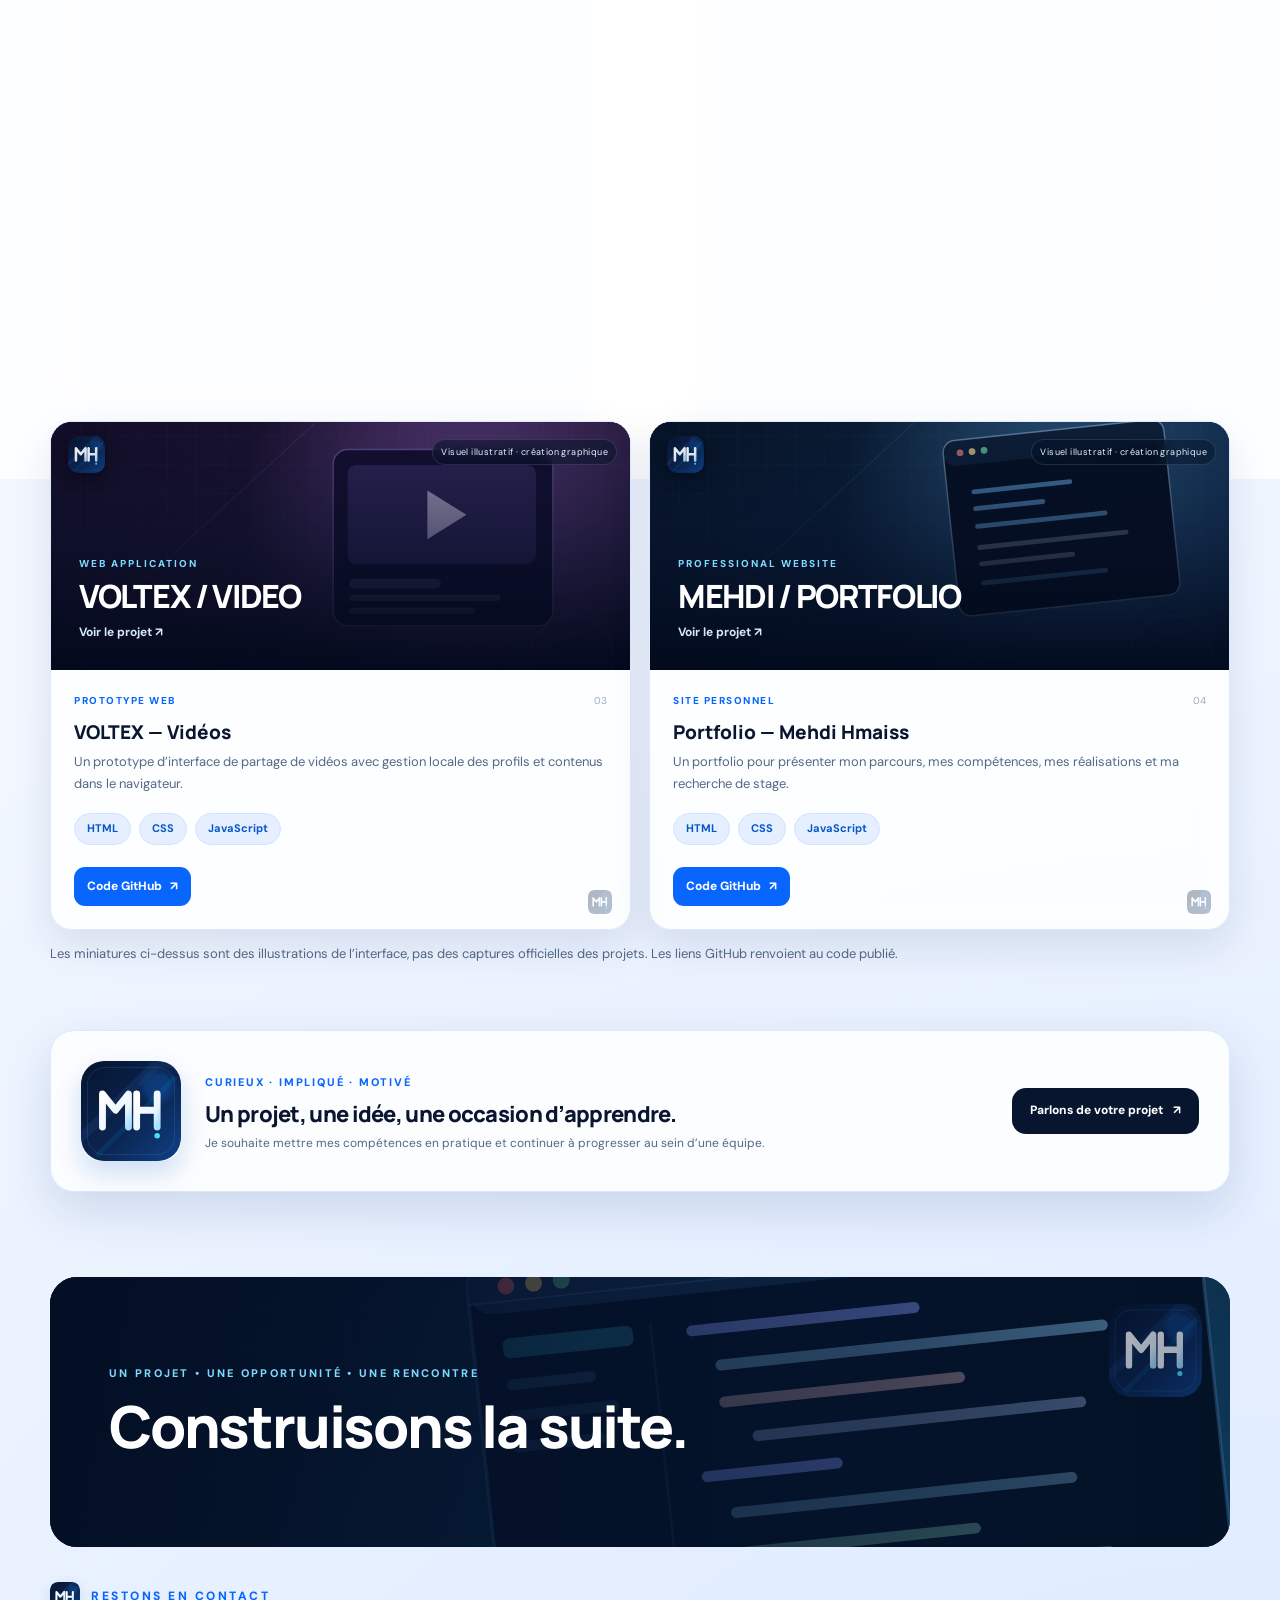
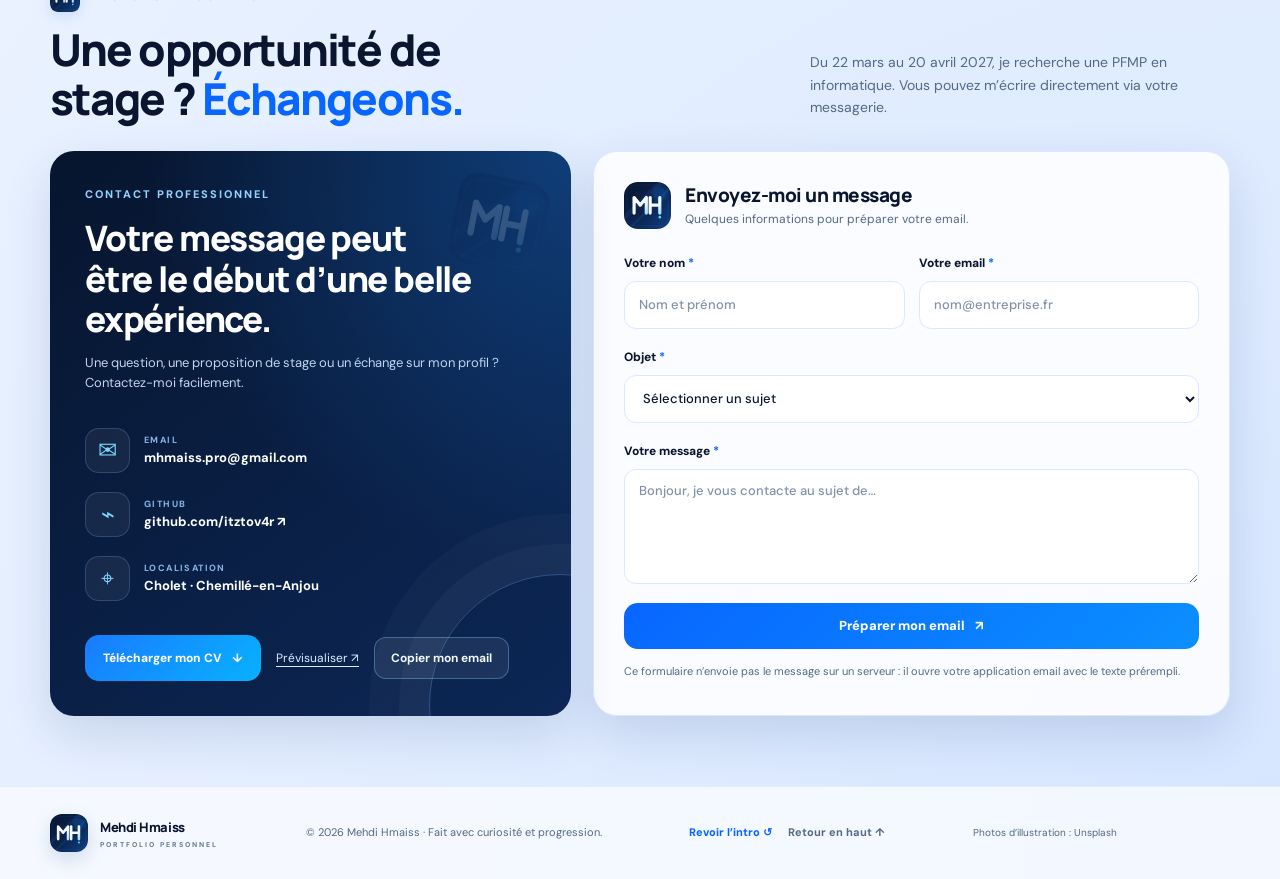
==== commit 360c746f: "Add files via upload" ====
--- a/index.html
+++ b/index.html
@@ -1,559 +1,416 @@
-
 <!DOCTYPE html>
 <html lang="fr">
 <head>
-    <meta charset="UTF-8">
-    <meta name="viewport" content="width=device-width, initial-scale=1.0">
-
-    <meta name="description" content="Portfolio de Mehdi Hmaiss, étudiant en Bac Pro CIEL à la recherche d'un stage de quatre semaines.">
-    <meta name="theme-color" content="#f7faff">
-
-    <title>Mehdi Hmaiss — Portfolio</title>
-    <link rel="icon" type="image/png" href="assets/logo-mehdi-hmaiss.png">
-    <link rel="icon" type="image/svg+xml" href="assets/favicon.svg">
-    <link rel="stylesheet" href="style.css">
-    <script src="script.js" defer></script>
-</head>
-
-<body>
-
-
+<meta charset="utf-8"/>
+<meta content="width=device-width, initial-scale=1.0" name="viewport"/>
+<meta content="Mehdi Hmaiss — Portfolio professionnel. Étudiant en Bac Pro CIEL à Chemillé-en-Anjou, projets HTML, CSS, JavaScript et Python. PFMP du 22 mars au 20 avril 2027." name="description"/>
+<meta content="#091225" name="theme-color"/>
+<meta content="website" property="og:type"/>
+<meta content="Mehdi Hmaiss — Portfolio" property="og:title"/>
+<meta content="Étudiant en Bac Pro CIEL. Développement web, projets et recherche de PFMP en informatique." property="og:description"/>
+<title>Mehdi Hmaiss — Portfolio</title>
+<link href="style.css" rel="stylesheet"/>
+<script defer="" src="script.js"></script>
+<link href="https://images.unsplash.com" rel="preconnect"/><link href="https://fonts.googleapis.com" rel="preconnect"/><link crossorigin="" href="https://fonts.gstatic.com" rel="preconnect"/><meta content="assets/branding/social-card.png" property="og:image"/><meta content="index, follow" name="robots"/><link href="assets/branding/favicon.svg" rel="icon" type="image/svg+xml"/><link href="assets/branding/mh-logo-64.png" rel="icon" sizes="64x64" type="image/png"/><link href="assets/branding/mh-logo-180.png" rel="apple-touch-icon"/><meta content="light dark" name="color-scheme"/><noscript><style>body.loading{overflow:auto}.intro-screen{display:none!important}.reveal{opacity:1!important;transform:none!important}</style></noscript></head>
+<body class="loading">
+<a class="skip-link" href="#contenu">Aller au contenu</a>
+<div class="intro-screen" id="intro-screen">
+<div class="intro-orb orb-1"></div>
+<div class="intro-orb orb-2"></div>
+<div class="intro-box"><span aria-hidden="true" class="intro-brand-halo"><img alt="" loading="lazy" src="assets/branding/mh-logo.svg"/></span>
+<div class="intro-logo-wrap">
+<img alt="Logo Mehdi Hmaiss" class="intro-logo" src="assets/branding/mh-logo.svg"/>
+</div>
+<p class="intro-kicker">PORTFOLIO / DEVELOPPEMENT / CIEL</p>
+<h1 class="intro-title">Mehdi Hmaiss</h1>
+<p class="intro-subtitle">Chargement de l’expérience…</p>
+<div aria-hidden="true" class="intro-progress">
+<span></span>
+</div>
+</div>
+<button class="intro-skip" id="intro-skip" type="button">Passer l’animation <span aria-hidden="true">→</span></button>
+</div>
+<div aria-hidden="true" class="scroll-progress" id="scroll-progress"></div>
 <header class="site-header">
-    <nav class="nav wrap" aria-label="Navigation principale">
-
-        <a class="brand" href="#accueil">
-    <span class="brand-mark">
-        <img
-            src="assets/logo-mehdi-hmaiss.png"
-            alt="Logo MH"
-            class="about-logo"
-        >
-    </span>
-
-    <span class="brand-copy">
-        <strong>Mehdi Hmaiss</strong>
-        <small>ÉTUDIANT · BAC PRO CIEL</small>
-    </span>
+<nav aria-label="Navigation principale" class="nav wrap">
+<a class="brand" href="#accueil">
+<span class="brand-mark">
+<img alt="Logo MH" class="brand-logo" src="assets/branding/mh-logo.svg"/>
+</span>
+<span class="brand-copy">
+<strong>Mehdi Hmaiss</strong>
+<small>ÉTUDIANT · BAC PRO CIEL</small>
+</span>
 </a>
-
-        <button
-            class="menu-toggle"
-            id="menu-toggle"
-            aria-label="Ouvrir le menu"
-            aria-expanded="false"
-            aria-controls="nav-links"
-        >
-            ☰
-        </button>
-
-        <div class="nav-links" id="nav-links">
-            <a href="#accueil">Accueil</a>
-            <a href="#apropos">À propos</a>
-            <a href="#competences">Compétences</a>
-            <a href="#projets">Projets</a>
-
-            <a href="assets/cv-mehdi-hmaiss.pdf" target="_blank" rel="noopener">
-                CV
-            </a>
-
-            <button id="theme-toggle" class="theme-toggle" aria-label="Changer de thème">
-                ☾
-            </button>
-
-            <a class="nav-cta" href="#contact">
-                Me contacter <span>↗</span>
-            </a>
-        </div>
-    </nav>
+<button aria-controls="nav-links" aria-expanded="false" aria-label="Ouvrir le menu" class="menu-toggle" id="menu-toggle">☰</button>
+<div class="nav-links" id="nav-links">
+<a href="#accueil">Accueil</a>
+<a href="#apropos">À propos</a>
+<a href="#parcours">Parcours</a>
+<a href="#experience">Expérience</a><a href="#competences">Compétences</a>
+<a href="#projets">Projets</a>
+<a href="#contact">Contact</a>
+<a href="assets/cv-mehdi-hmaiss.pdf" rel="noopener" target="_blank">CV</a>
+<button aria-label="Changer de thème" aria-pressed="false" class="theme-toggle" id="theme-toggle">☾</button>
+<a class="nav-cta" href="#contact">Me contacter <span>↗</span></a>
+</div>
+</nav>
 </header>
-
-<main>
-
-    
-    <section class="hero wrap" id="accueil">
-
-        <div class="hero-copy reveal">
-
-            <div class="availability">
-                <i></i>
-                À la recherche d’un stage de 4 semaines
-            </div>
-
-            <p class="kicker">BONJOUR, JE SUIS</p>
-
-            <h1>Mehdi <span>Hmaiss.</span></h1>
-
-            <h2>Étudiant en Bac Pro CIEL</h2>
-
-            <p class="hero-text">
-                Je m’intéresse au développement web, aux réseaux et aux nouvelles technologies.
-                J’aime apprendre, créer des projets concrets et progresser au contact d’une équipe.
+<main id="contenu">
+<section class="hero" data-visual="cinematic" id="accueil"><img alt="" aria-hidden="true" class="hero-photo remote-photo" data-fallback="assets/workspace.jpg" data-local-alt="Illustration graphique sur le thème de l’informatique" decoding="async" fetchpriority="high" src="https://images.unsplash.com/photo-1754548930550-be9fa88874f4?auto=format&amp;fit=crop&amp;w=1700&amp;q=82"/>
+<div class="hero-overlay"></div>
+<div class="wrap hero-grid">
+<div class="hero-copy reveal"><span aria-hidden="true" class="hero-brand-signature"><img alt="" loading="lazy" src="assets/branding/mh-logo.svg"/></span>
+<div class="availability">
+<i></i>
+                    Disponible pour une PFMP du 22 mars au 20 avril 2027
+                </div>
+<p class="kicker">BONJOUR, JE SUIS</p>
+<div class="hero-overline"><span class="signal-dot"></span> PORTFOLIO 2026 / 2027 <span class="overline-rule"></span> DÉVELOPPEMENT &amp; INFORMATIQUE</div><h1>Mehdi <span>Hmaiss.</span></h1>
+<h2>
+                    Étudiant en Bac Pro CIEL<br/>
+<span class="rotating-role" data-words="Développement web,Réseaux,Programmation,Apprentissage continu" id="rotating-role">Développement web</span>
+</h2>
+<p class="hero-text">Étudiant en Bac Pro CIEL au lycée de l’Hyrôme, je développe des projets web et j’explore les réseaux et les technologies numériques. Je recherche une PFMP pour apprendre sur le terrain et contribuer avec sérieux.</p>
+<div class="hero-actions">
+<a class="btn primary" href="#projets">Explorer mes projets <span aria-hidden="true">↘</span></a>
+<a class="btn secondary" download="CV-Mehdi-Hmaiss.pdf" href="assets/cv-mehdi-hmaiss.pdf">Télécharger mon CV <span aria-hidden="true">↓</span></a>
+</div>
+<div class="hero-scroll-indicator"><span></span> Faites défiler pour explorer</div>
+<div class="hero-highlights">
+<span>HTML</span>
+<span>CSS</span>
+<span>JavaScript</span>
+<span>Python</span>
+</div>
+<div class="social-row">
+<a aria-label="GitHub" href="https://github.com/itztov4r" rel="noopener" target="_blank">GH</a>
+<a aria-label="Email" href="mailto:mhmaiss.pro@gmail.com">✉</a>
+<span>Basé à Cholet / Chemillé-en-Anjou</span>
+</div>
+</div>
+<div class="hero-visual reveal">
+<div class="visual-glow"></div>
+<img alt="Photographie d’illustration d’un espace informatique" class="workspace" src="assets/workspace.jpg"/>
+<div class="floating-card floating-main">
+<span class="floating-icon">⌘</span>
+<div>
+<strong>Développement web</strong>
+<small>HTML · CSS · JavaScript · Python</small>
+</div>
+<span class="online-dot"></span>
+</div>
+<div class="floating-card floating-mini">
+<div>
+<strong>Objectif</strong>
+<small>Stage / PFMP en informatique</small>
+</div>
+</div>
+<div class="visual-caption">
+<span>01 / PORTFOLIO</span>
+<span>Créer · Apprendre · Évoluer</span>
+</div>
+</div>
+</div>
+</section>
+<section aria-label="Statistiques clés" class="quick-stats wrap reveal">
+<div>
+<strong>04</strong>
+<span>Compétences actuelles</span>
+</div>
+<div>
+<strong>Bac Pro</strong>
+<span>CIEL · en formation</span>
+</div>
+<div>
+<strong>4 semaines</strong>
+<span>Stage recherché</span>
+</div>
+<div>
+<strong>2027</strong>
+<span>PFMP prévue</span>
+</div>
+</section>
+<section class="section wrap" id="apropos">
+<div class="section-head reveal section-head-split">
+<div>
+<p class="kicker"><span aria-hidden="true" class="section-brand-seal"><img alt="" loading="lazy" src="assets/branding/mh-logo.svg"/></span>Je suis étudiant en informatique, basé à Cholet et scolarisé à Chemillé-en-Anjou. J’aime créer des interfaces, chercher des solutions et apprendre par des projets concrets.</p>
+<h2>Un profil <span>sérieux, curieux et motivé.</span></h2>
+</div>
+<p>
+                J’aime apprendre en pratiquant. Mon objectif est de développer des bases solides
+                en informatique et de gagner en expérience à travers des projets utiles et une PFMP réussie.
             </p>
-
-            <div class="hero-actions">
-                <a class="btn primary" href="#projets">
-                    Découvrir mes projets <span>↘</span>
-                </a>
-
-                <a
-                    class="btn secondary"
-                    href="assets/cv-mehdi-hmaiss.pdf"
-                    target="_blank"
-                    rel="noopener"
-                >
-                    Télécharger mon CV <span>↓</span>
-                </a>
-            </div>
-
-            <div class="social-row">
-                <a href="https://github.com/itztov4r"
-                   target="_blank" rel="noopener" aria-label="GitHub">
-                    GH
-                </a>
-
-                <a href="mailto:mhmaiss.pro@gmail.com" aria-label="Email">
-                    ✉
-                </a>
-
-                <span>Basé à Cholet / Chemillé-en-Anjou</span>
-            </div>
-
-        </div>
-
-        <div class="hero-visual reveal">
-
-            <div class="visual-glow"></div>
-
-            <img
-                src="assets/workspace.jpg"
-                alt="Espace de travail informatique avec ordinateur et code"
-                class="workspace"
-            >
-
-            <div class="floating-card">
-                <span class="floating-icon">⌘</span>
-
-                <div>
-                    <strong>Développement web</strong>
-                    <small>HTML · CSS · JavaScript · Python</small>
-                </div>
-
-                <span class="online-dot"></span>
-            </div>
-
-            <div class="visual-caption">
-                <span>01 / PORTFOLIO</span>
-                <span>Créer · Apprendre · Évoluer</span>
-            </div>
-
-        </div>
-
-    </section>
-
-   
-    <div class="quick-stats wrap reveal">
-
-        <div>
-            <strong>04</strong>
-            <span>Compétences actuelles</span>
-        </div>
-
-        <div>
-            <strong>Bac Pro</strong>
-            <span>CIEL · en formation</span>
-        </div>
-
-        <div>
-            <strong>4 semaines</strong>
-            <span>Durée de stage recherchée</span>
-        </div>
-
-        <div>
-            <strong>100%</strong>
-            <span>Motivé à apprendre</span>
-        </div>
-
-    </div>
-
-   
-    <section class="section wrap" id="projets">
-
-        <div class="section-head reveal">
-
-            <div>
-                <p class="kicker">SÉLECTION PERSONNELLE</p>
-                <h2>Des projets pour <span>apprendre.</span></h2>
-            </div>
-
-            <p>
-                Quelques exemples de projets à présenter et à enrichir au fil de ma formation.
+</div>
+<div class="editorial-banner about-banner reveal">
+<img alt="Illustration d’une personne qui travaille sur du code informatique" class="remote-photo" data-fallback="assets/illustrations/about-code.svg" data-local-alt="Illustration graphique sur le thème de l’informatique" decoding="async" loading="lazy" src="https://images.unsplash.com/photo-1618477388954-7852f32655ec?auto=format&amp;fit=crop&amp;w=1300&amp;q=80"/>
+<div class="editorial-banner-caption"><span>01 — DÉCOUVRIR MON PROFIL</span><strong>Apprendre.<br/>Construire.<br/>Progresser.</strong><p>Du code, de la curiosité, et une vraie envie de progresser.</p></div>
+<span class="visual-photo-credit">Photographie d’illustration · Unsplash</span>
+<span aria-hidden="true" class="banner-brand-watermark"><img alt="" loading="lazy" src="assets/branding/mh-logo.svg"/></span></div><div class="about-grid">
+<article class="about-card reveal accent-card"><span aria-hidden="true" class="card-brand-corner"><img alt="" loading="lazy" src="assets/branding/mh-logo.svg"/></span>
+<div class="about-card-visual about-card-visual-1"><img alt="" decoding="async" loading="lazy" src="assets/illustrations/about-code.svg"/></div><div class="about-icon">◎</div>
+<h3>Mon objectif</h3>
+<p>
+                    Intégrer une entreprise pour découvrir le fonctionnement réel d’un environnement professionnel,
+                    améliorer mes compétences et participer à des missions adaptées à mon niveau.
+                </p>
+</article>
+<article class="about-card reveal"><span aria-hidden="true" class="card-brand-corner"><img alt="" loading="lazy" src="assets/branding/mh-logo.svg"/></span>
+<div class="about-card-visual about-card-visual-2"><img alt="" decoding="async" loading="lazy" src="assets/illustrations/journey-lab.svg"/></div><div class="about-icon">✦</div>
+<h3>Ce que j’apprécie</h3>
+<p>
+                    Le développement web, l’organisation des interfaces, la logique, les réseaux,
+                    et l’idée de transformer une idée en projet concret.
+                </p>
+</article>
+<article class="about-card reveal"><span aria-hidden="true" class="card-brand-corner"><img alt="" loading="lazy" src="assets/branding/mh-logo.svg"/></span>
+<div class="about-card-visual about-card-visual-3"><img alt="" decoding="async" loading="lazy" src="assets/illustrations/experience-editor.svg"/></div><div class="about-icon">↗</div>
+<h3>Ce que je recherche</h3>
+<p>
+                    Une opportunité d’apprentissage, un cadre sérieux, et des personnes auprès de qui progresser.
+                    Je suis motivé, appliqué et prêt à m’investir.
+                </p>
+</article>
+</div>
+</section>
+<section class="section timeline-section" id="parcours">
+<div class="wrap">
+<div class="section-head reveal section-head-split">
+<div>
+<p class="kicker"><span aria-hidden="true" class="section-brand-seal"><img alt="" loading="lazy" src="assets/branding/mh-logo.svg"/></span>MON PARCOURS</p>
+<h2>Formation et <span>évolution.</span></h2>
+</div>
+<p>
+                    Voici une vue rapide de mon parcours actuel et de la période de stage que je souhaite effectuer.
+                </p>
+</div>
+<div class="timeline-layout"><div class="timeline reveal">
+<article class="timeline-item current">
+<span class="timeline-dot"></span>
+<div class="timeline-content">
+<small>ACTUELLEMENT</small>
+<h3>Bac Pro CIEL</h3>
+<p>Lycée de l’Hyrôme · Chemillé-en-Anjou</p>
+<p>Cybersécurité, informatique, réseaux et électronique avec une progression pratique et technique.</p>
+</div>
+</article><div class="timeline-item"><span class="timeline-dot"></span><div class="timeline-content"><small>2024 – 2026 · FORMATION</small><h3>Formation en développement et informatique</h3><p>École Polytechnique des Génies · Fès, Maroc</p><p>Apprentissage technique et projets pratiques, notamment en développement web.</p></div></div><div class="timeline-item"><span class="timeline-dot"></span><div class="timeline-content"><small>2025 · EXPÉRIENCE</small><h3>Stage de développement web</h3><p>École Polytechnique des Génies · Fès, Maroc</p><p>Du 1er avril au 1er mai 2025 — participation à la création d’un site web vitrine pour l’établissement.</p></div></div><article class="timeline-item">
+<span class="timeline-dot"></span>
+<div class="timeline-content">
+<small>OBJECTIF PFMP</small>
+<h3>Stage en informatique</h3>
+<p>Du 22 mars au 20 avril 2027</p>
+<p>Découvrir le monde professionnel, apprendre en entreprise et consolider mes compétences actuelles.</p>
+</div>
+</article></div><aside class="timeline-media reveal"><img alt="Travail collaboratif autour d’ordinateurs, photo d’illustration" class="remote-photo" data-fallback="assets/illustrations/journey-lab.svg" data-local-alt="Illustration graphique sur le thème de l’informatique" decoding="async" loading="lazy" src="https://images.unsplash.com/photo-1759884247173-3db27f7fafef?auto=format&amp;fit=crop&amp;w=1100&amp;q=78"/><div class="timeline-media-caption"><span>PARCOURS &amp; AMBITION</span><strong>Un chemin construit étape par étape.</strong><small>Formation • projets • expérience</small></div><span aria-hidden="true" class="timeline-brand-watermark"><img alt="" loading="lazy" src="assets/branding/mh-logo.svg"/></span></aside></div>
+</div>
+</section><section class="experience-section section wrap" id="experience">
+<div class="section-head reveal section-head-split"><div><p class="kicker"><span aria-hidden="true" class="section-brand-seal"><img alt="" loading="lazy" src="assets/branding/mh-logo.svg"/></span>EXPÉRIENCE</p><h2>Une première expérience <span>en développement web.</span></h2></div>
+<p>Un stage d’un mois en 2025 pendant lequel j’ai pu travailler sur la présentation web de mon établissement.</p></div>
+<div class="experience-card reveal"><div class="experience-photo"><img alt="Ordinateur affichant du code, photographie d’illustration" class="remote-photo" data-fallback="assets/illustrations/experience-editor.svg" data-local-alt="Illustration graphique sur le thème de l’informatique" decoding="async" loading="lazy" src="https://images.unsplash.com/photo-1555066931-4365d14bab8c?auto=format&amp;fit=crop&amp;w=1300&amp;q=80"/><span>EXPÉRIENCE · 2025</span><span aria-hidden="true" class="experience-brand-watermark"><img alt="" loading="lazy" src="assets/branding/mh-logo.svg"/></span></div>
+<div class="experience-content"><span class="tiny-label">01 AVRIL — 01 MAI 2025</span><h3>Création d’un site vitrine</h3><h4>École Polytechnique des Génies · Fès, Maroc</h4><p>Dans le cadre de mon stage, j’ai travaillé sur un site web destiné à présenter l’établissement, ses informations et ses activités. Cette expérience m’a permis de mettre en pratique la structuration HTML, la mise en page CSS et les interactions JavaScript.</p>
+<div class="experience-points"><span>Développement web</span><span>Site vitrine</span><span>Projet pratique</span></div><p class="experience-note">Cette expérience est distincte de ma formation actuelle en Bac Pro CIEL.</p></div></div></section>
+<section class="section wrap" id="competences">
+<div class="section-head reveal section-head-split">
+<div>
+<p class="kicker"><span aria-hidden="true" class="section-brand-seal"><img alt="" loading="lazy" src="assets/branding/mh-logo.svg"/></span>MES COMPÉTENCES</p>
+<h2>Les outils que <span>j’utilise aujourd’hui.</span></h2>
+</div>
+<p>
+                Mes compétences actuelles se concentrent sur les bases solides du web et de la programmation.
             </p>
-
-        </div>
-
-        <div class="projects-grid">
-
-           
-            <article class="project-card reveal">
-
-                <div class="project-preview preview-site">
-
-                    <div class="browser-bar">
-                        <i></i><i></i><i></i>
-                        <span>mon-site.fr</span>
-                    </div>
-
-                    <div class="preview-site-content">
-
-                        <div class="preview-nav">
-                            MH.
-                            <span>Accueil　 Projets　 Contact</span>
-                        </div>
-
-                        <div class="preview-big">
-                            Des idées<br>
-                            <b>en ligne.</b>
-                        </div>
-
-                        <div class="preview-line"></div>
-                        <div class="preview-button"></div>
-
-                    </div>
-                </div>
-
-                <div class="project-info">
-
-                    <div class="project-top">
-                        <span class="project-type">SITE WEB</span>
-                        <span class="project-index">01</span>
-                    </div>
-
-                    <h3>Site vitrine</h3>
-
-                    <p>
-                        Une interface web moderne, pensée pour présenter une activité et ses informations.
-                    </p>
-
-                    <div class="tags">
-                        <span>HTML</span>
-                        <span>CSS</span>
-                        <span>JavaScript</span>
-                    </div>
-
-                </div>
-            </article>
-
-          
-            <article class="project-card reveal">
-
-                <div class="project-preview preview-quiz">
-
-                    <div class="quiz-window">
-
-                        <span class="quiz-label">QUIZ / PYTHON</span>
-
-                        <h4>Teste tes connaissances</h4>
-
-                        <div class="quiz-option active">
-                            A. Réponse interactive
-                        </div>
-
-                        <div class="quiz-option">
-                            B. Question suivante
-                        </div>
-
-                        <div class="quiz-option">
-                            C. Voir le résultat
-                        </div>
-
-                        <div class="quiz-progress">
-                            <i></i>
-                        </div>
-
-                    </div>
-                </div>
-
-                <div class="project-info">
-
-                    <div class="project-top">
-                        <span class="project-type">APPLICATION</span>
-                        <span class="project-index">02</span>
-                    </div>
-
-                    <h3>Jeu Quiz</h3>
-
-                    <p>
-                        Un petit jeu de questions pour pratiquer la logique et la programmation.
-                    </p>
-
-                    <div class="tags">
-                        <span>Python</span>
-                        <span>Tkinter</span>
-                    </div>
-
-                </div>
-            </article>
-
-           
-            <article class="project-card reveal">
-
-                <div class="project-preview preview-tasks">
-
-                    <div class="task-app">
-
-                        <div class="task-sidebar">
-                            <b>Workspace</b>
-                            <span>Vue générale</span>
-                            <span>Mes tâches</span>
-                            <span>Paramètres</span>
-                        </div>
-
-                        <div class="task-main">
-
-                            <small>TABLEAU DE BORD</small>
-                            <h4>Mes tâches</h4>
-
-                            <div class="task-row">
-                                <i></i>
-                                Organiser le projet
-                                <b>✓</b>
-                            </div>
-
-                            <div class="task-row">
-                                <i></i>
-                                Améliorer le design
-                                <b>✓</b>
-                            </div>
-
-                            <div class="task-row">
-                                <i></i>
-                                Tester les fonctions
-                                <b>＋</b>
-                            </div>
-
-                        </div>
-
-                    </div>
-                </div>
-
-                <div class="project-info">
-
-                    <div class="project-top">
-                        <span class="project-type">WEB APP</span>
-                        <span class="project-index">03</span>
-                    </div>
-
-                    <h3>Gestion de tâches</h3>
-
-                    <p>
-                        Une interface pour organiser des tâches quotidiennes et suivre leur état.
-                    </p>
-
-                    <div class="tags">
-                        <span>HTML</span>
-                        <span>CSS</span>
-                        <span>JavaScript</span>
-                    </div>
-
-                </div>
-            </article>
-
-        </div>
-
-        <p class="project-note">
-            Les aperçus illustrent les types de projets ; remplace-les par des captures
-            de tes réalisations réelles lorsque tu les publies.
-        </p>
-
-    </section>
-    <section class="section wrap" id="competences">
-
-        <div class="section-head reveal">
-
-            <div>
-                <p class="kicker">MON OUTIL DE TRAVAIL</p>
-                <h2>Mes <span>compétences</span></h2>
-            </div>
-
-            <p>
-                Les technologies que j’utilise actuellement dans mes projets.
-            </p>
-
-        </div>
-
-        <div class="skills-grid">
-
-            <!-- HTML -->
-            <article class="skill-card reveal">
-
-                <div class="skill-logo html" aria-label="Logo HTML5">
-                    <svg viewBox="0 0 64 64" role="img" aria-hidden="true">
-                        <path fill="currentColor" d="M9 4h46l-4.2 47L32 60 13.2 51z"/>
-                        <path fill="#fff" d="M20 15h25l-.7 6H26l.5 6h17l-2 18-9.5 3-9.5-3-.7-9h6l.4 4.4 3.8 1.1 3.8-1.1.7-7H21z"/>
-                    </svg>
-                </div>
-
-                <div>
-                    <h3>HTML</h3>
-                    <p>Structurer des pages web claires et accessibles.</p>
-                </div>
-
-                <span class="skill-number">01</span>
-
-            </article>
-
-            <!-- CSS -->
-            <article class="skill-card reveal">
-
-                <div class="skill-logo css" aria-label="Logo CSS3">
-                    <svg viewBox="0 0 64 64" role="img" aria-hidden="true">
-                        <path fill="currentColor" d="M9 4h46l-4.2 47L32 60 13.2 51z"/>
-                        <path fill="#fff" d="M19 15h27l-.6 6H26l.5 6h18l-2 18-10.5 3-9.5-3-.8-9h6l.5 4.4 3.8 1.1 4.1-1.2.8-7.1H21z"/>
-                    </svg>
-                </div>
-
-                <div>
-                    <h3>CSS</h3>
-                    <p>Créer des interfaces propres et responsives.</p>
-                </div>
-
-                <span class="skill-number">02</span>
-
-            </article>
-
-            <!-- JAVASCRIPT -->
-            <article class="skill-card reveal">
-
-                <div class="skill-logo js" aria-label="Logo JavaScript">
-                    <svg viewBox="0 0 64 64" role="img" aria-hidden="true">
-                        <rect x="4" y="4" width="56" height="56" rx="4" fill="currentColor"/>
-                        <path fill="#fff" d="M29 17h7v23c0 7-4 10-10 10-5 0-8-2-10-6l6-4c1 2 2 3 4 3 2 0 3-1 3-4zm12 24c2 2 4 3 7 3 2 0 4-1 4-2 0-2-2-2-5-4-5-2-8-5-8-10 0-6 4-10 11-10 5 0 8 2 11 6l-6 4c-1-2-3-3-5-3s-3 1-3 2c0 2 2 3 5 4 6 3 9 5 9 11s-5 10-12 10c-6 0-10-2-13-6z" transform="translate(-2 0) scale(.92 1)"/>
-                    </svg>
-                </div>
-
-                <div>
-                    <h3>JavaScript</h3>
-                    <p>Ajouter des interactions aux pages web.</p>
-                </div>
-
-                <span class="skill-number">03</span>
-
-            </article>
-
-            
-            <article class="skill-card reveal">
-
-                <div class="skill-logo py" aria-label="Logo Python">
-                    <svg viewBox="0 0 64 64" role="img" aria-hidden="true">
-                        <path fill="#3776AB" d="M31 5c-14 0-13 6-13 6v10h14v3H13S4 23 4 36s8 13 8 13h7V39s0-8 8-8h14s8 0 8-8V14s1-9-18-9zm-8 7a3 3 0 1 1 0 6 3 3 0 0 1 0-6z"/>
-                        <path fill="#FFD343" d="M33 59c14 0 13-6 13-6V43H32v-3h19s9 1 9-12-8-13-8-13h-7v10s0 8-8 8H23s-8 0-8 8v9s-1 9 18 9zm8-7a3 3 0 1 1 0-6 3 3 0 0 1 0 6z"/>
-                    </svg>
-                </div>
-
-                <div>
-                    <h3>Python</h3>
-                    <p>Développer des scripts et petits programmes.</p>
-                </div>
-
-                <span class="skill-number">04</span>
-
-            </article>
-
-        </div>
-
-    </section>
-
-    
-    <section class="about-section" id="apropos">
-
-        <div class="wrap about-layout">
-
-            <div class="about-art reveal">
-
-                <img
-                    src="assets/logo-mehdi-hmaiss.png"
-                    alt="Logo MH de Mehdi Hmaiss"
-                    class="about-logo"
-                >
-
-                <div class="about-art-caption">
-                    CURIOSITÉ · RIGUEUR · PROGRESSION
-                </div>
-
-            </div>
-
-            <div class="about-copy reveal">
-
-                <p class="kicker">UN PEU À PROPOS</p>
-
-                <h2>
-                    Apprendre aujourd’hui.<br>
-                    <span>Construire demain.</span>
-                </h2>
-
-                <p>
-                    Je m’appelle Mehdi Hmaiss et je suis élève en Bac Pro CIEL
-                    au lycée de l’Hyrôme, à Chemillé-en-Anjou.
-                    Je m’intéresse à l’informatique, au développement web et aux réseaux.
-                </p>
-
-                <p>
-                    Je recherche un stage de quatre semaines pour découvrir le monde professionnel,
-                    développer mes compétences et contribuer à des missions adaptées à mon niveau.
-                    Je suis sérieux, curieux et prêt à apprendre.
-                </p>
-
-                <a
-                    class="text-link"
-                    href="assets/cv-mehdi-hmaiss.pdf"
-                    target="_blank"
-                    rel="noopener"
-                >
-                    Consulter mon CV <span>↗</span>
-                </a>
-
-            </div>
-
-        </div>
-
-    </section>
-
-    <section class="contact-section wrap" id="contact">
-
-    </section>
-
+</div>
+<div class="skills-showcase reveal"><img alt="Écrans de programmation dans un environnement informatique" class="remote-photo" data-fallback="assets/illustrations/skills-terminal.svg" data-local-alt="Illustration graphique sur le thème de l’informatique" decoding="async" loading="lazy" src="https://images.unsplash.com/photo-1753715613434-9c7cb58876b9?auto=format&amp;fit=crop&amp;w=1300&amp;q=80"/><div><span>MON STACK ACTUEL</span><strong>Des bases solides.<br/>Des projets concrets.</strong><p>HTML / CSS / JavaScript / Python</p></div><span aria-hidden="true" class="skills-brand-watermark"><img alt="" loading="lazy" src="assets/branding/mh-logo.svg"/></span></div><div class="skills-grid">
+<article class="skill-card reveal">
+<div aria-label="Logo HTML5" class="skill-logo html">
+<svg aria-hidden="true" role="img" viewbox="0 0 64 64"><path d="M9 4h46l-4.2 47L32 60 13.2 51z" fill="currentColor"></path><path d="M20 15h25l-.7 6H26l.5 6h17l-2 18-9.5 3-9.5-3-.7-9h6l.4 4.4 3.8 1.1 3.8-1.1.7-7H21z" fill="#fff"></path></svg>
+</div>
+<div>
+<h3>HTML</h3>
+<p>Structurer des pages web claires, propres et compréhensibles.</p>
+</div>
+<span class="skill-number">01</span>
+</article>
+<article class="skill-card reveal">
+<div aria-label="Logo CSS3" class="skill-logo css">
+<svg aria-hidden="true" role="img" viewbox="0 0 64 64"><path d="M9 4h46l-4.2 47L32 60 13.2 51z" fill="currentColor"></path><path d="M19 15h27l-.6 6H26l.5 6h18l-2 18-10.5 3-9.5-3-.8-9h6l.5 4.4 3.8 1.1 4.1-1.2.8-7.1H21z" fill="#fff"></path></svg>
+</div>
+<div>
+<h3>CSS</h3>
+<p>Créer des interfaces modernes, responsives et agréables à parcourir.</p>
+</div>
+<span class="skill-number">02</span>
+</article>
+<article class="skill-card reveal">
+<div aria-label="Logo JavaScript" class="skill-logo js">
+<svg aria-hidden="true" role="img" viewbox="0 0 64 64"><rect fill="currentColor" height="56" rx="4" width="56" x="4" y="4"></rect><path d="M29 17h7v23c0 7-4 10-10 10-5 0-8-2-10-6l6-4c1 2 2 3 4 3 2 0 3-1 3-4zm12 24c2 2 4 3 7 3 2 0 4-1 4-2 0-2-2-2-5-4-5-2-8-5-8-10 0-6 4-10 11-10 5 0 8 2 11 6l-6 4c-1-2-3-3-5-3s-3 1-3 2c0 2 2 3 5 4 6 3 9 5 9 11s-5 10-12 10c-6 0-10-2-13-6z" fill="#fff" transform="translate(-2 0) scale(.92 1)"></path></svg>
+</div>
+<div>
+<h3>JavaScript</h3>
+<p>Ajouter des interactions utiles et rendre une interface plus vivante.</p>
+</div>
+<span class="skill-number">03</span>
+</article>
+<article class="skill-card reveal">
+<div aria-label="Logo Python" class="skill-logo py">
+<svg aria-hidden="true" role="img" viewbox="0 0 64 64"><path d="M31 5c-14 0-13 6-13 6v10h14v3H13S4 23 4 36s8 13 8 13h7V39s0-8 8-8h14s8 0 8-8V14s1-9-18-9zm-8 7a3 3 0 1 1 0 6 3 3 0 0 1 0-6z" fill="#3776AB"></path><path d="M33 59c14 0 13-6 13-6V43H32v-3h19s9 1 9-12-8-13-8-13h-7v10s0 8-8 8H23s-8 0-8 8v9s-1 9 18 9zm8-7a3 3 0 1 1 0-6 3 3 0 0 1 0 6z" fill="#FFD343"></path></svg>
+</div>
+<div>
+<h3>Python</h3>
+<p>Créer des scripts, pratiquer la logique et développer des petits programmes.</p>
+</div>
+<span class="skill-number">04</span>
+</article>
+</div>
+</section>
+<section class="section wrap" id="projets">
+<div class="section-head reveal section-head-split">
+<div>
+<p class="kicker"><span aria-hidden="true" class="section-brand-seal"><img alt="" loading="lazy" src="assets/branding/mh-logo.svg"/></span>RÉALISATIONS SUR GITHUB</p>
+<h2>Du code, des idées et des <span>projets concrets.</span></h2>
+</div>
+<p>Des projets personnels publiés pour expérimenter, créer des interfaces et progresser en développement.</p>
+</div>
+<div aria-label="Filtrer les projets" class="project-toolbar reveal">
+<div aria-label="Catégories" class="project-filters" role="group">
+<button aria-pressed="true" class="filter-btn is-active" data-filter="all" type="button">Tous <span>04</span></button>
+<button aria-pressed="false" class="filter-btn" data-filter="web" type="button">Sites web</button>
+<button aria-pressed="false" class="filter-btn" data-filter="jeu" type="button">Jeux</button>
+<button aria-pressed="false" class="filter-btn" data-filter="application" type="button">Applications</button>
+</div>
+<a class="all-projects-link" href="https://github.com/itztov4r" rel="noopener noreferrer" target="_blank">Voir mon GitHub <span aria-hidden="true">↗</span></a>
+</div>
+<div class="projects-grid projects-grid-3" id="projects-grid">
+<article class="project-card reveal featured-project" data-category="web" data-project-card="true">
+<div class="project-preview premium-preview preview-tov4r"><img alt="" aria-hidden="true" class="project-photo remote-photo" data-fallback="assets/illustrations/gaming.svg" data-local-alt="Illustration graphique sur le thème de l’informatique" decoding="async" loading="lazy" src="https://images.unsplash.com/photo-1754548930550-be9fa88874f4?auto=format&amp;fit=crop&amp;w=950&amp;q=78"/>
+<div class="preview-window-chrome"><i></i><i></i><i></i><span>GAMING PORTFOLIO</span></div>
+<div class="gaming-screen">
+<div class="gaming-mini-nav"><b>TOV4R<span>.</span></b><small>GAMES / SETUP / SOCIALS</small></div>
+<strong>PLAY.<br/><em>CREATE.</em><br/>REPEAT.</strong>
+<div class="gaming-game-tags"><span>FIVEM</span><span>VALORANT</span><span>CS2</span></div>
+</div>
+<span class="project-preview-label">Photo d’ambiance / visuel illustratif</span>
+<div class="project-visual-overlay"><span class="project-visual-top">GAMING PORTFOLIO</span><strong>TOV4R / GAMING</strong><small>Voir le projet ↗</small></div><span aria-hidden="true" class="project-brand-corner"><img alt="" loading="lazy" src="assets/branding/mh-logo.svg"/></span><a aria-label="Ouvrir : TOV4R — Gaming Portfolio" class="project-preview-hitarea" href="https://itztov4r.github.io/Tov4r/" rel="noopener noreferrer" target="_blank"></a></div>
+<div class="project-info">
+<div class="project-top"><span class="project-type">PORTFOLIO GAMING</span><span class="project-index">01</span></div>
+<h3>TOV4R — Gaming Portfolio</h3>
+<p>Un site personnel centré sur l’univers gaming, une identité visuelle et une présentation responsive.</p>
+<div class="tags"><span>HTML</span><span>CSS</span><span>JavaScript</span></div>
+<div class="project-actions">
+<a class="project-link" href="https://github.com/itztov4r/Tov4r" rel="noopener noreferrer" target="_blank">Code GitHub <span aria-hidden="true">↗</span></a>
+<a class="project-link secondary-link" href="https://itztov4r.github.io/Tov4r/" rel="noopener noreferrer" target="_blank">Voir le site <span aria-hidden="true">↗</span></a>
+</div>
+</div>
+<span aria-hidden="true" class="project-brand-bottom"><img alt="" loading="lazy" src="assets/branding/mh-logo.svg"/></span></article>
+<article class="project-card reveal" data-category="jeu" data-project-card="true">
+<div class="project-preview premium-preview preview-aimlab"><img alt="" aria-hidden="true" class="project-photo remote-photo" data-fallback="assets/illustrations/aimlab.svg" data-local-alt="Illustration graphique sur le thème de l’informatique" decoding="async" loading="lazy" src="https://images.unsplash.com/photo-1753715613434-9c7cb58876b9?auto=format&amp;fit=crop&amp;w=950&amp;q=78"/>
+<div class="preview-window-chrome"><i></i><i></i><i></i><span>AIM TRAINING</span></div>
+<div class="aim-screen">
+<div class="aim-topbar"><b>AIMLAB</b><span>00:30</span><span>SCORE 1250</span></div>
+<div class="aim-target"><span></span></div>
+<div class="aim-bottom">PRECISION / REFLEXES / PROGRESSION</div>
+</div>
+<span class="project-preview-label">Photo d’ambiance / visuel illustratif</span>
+<div class="project-visual-overlay"><span class="project-visual-top">INTERACTIVE EXPERIENCE</span><strong>AIMLAB / WEB GAME</strong><small>Voir le projet ↗</small></div><span aria-hidden="true" class="project-brand-corner"><img alt="" loading="lazy" src="assets/branding/mh-logo.svg"/></span><a aria-label="Ouvrir : AIMLAB — Aim Trainer" class="project-preview-hitarea" href="https://github.com/itztov4r/Aim-lab" rel="noopener noreferrer" target="_blank"></a></div>
+<div class="project-info">
+<div class="project-top"><span class="project-type">JEU WEB</span><span class="project-index">02</span></div>
+<h3>AIMLAB — Aim Trainer</h3>
+<p>Un exercice de précision développé pour le navigateur, avec un classement configurable via Supabase.</p>
+<div class="tags"><span>HTML</span><span>JavaScript</span><span>Supabase</span></div>
+<div class="project-actions">
+<a class="project-link" href="https://github.com/itztov4r/Aim-lab" rel="noopener noreferrer" target="_blank">Code GitHub <span aria-hidden="true">↗</span></a>
+</div>
+</div>
+<span aria-hidden="true" class="project-brand-bottom"><img alt="" loading="lazy" src="assets/branding/mh-logo.svg"/></span></article>
+<article class="project-card reveal" data-category="application" data-project-card="true">
+<div class="project-preview premium-preview preview-voltex"><img alt="" aria-hidden="true" class="project-photo remote-photo" data-fallback="assets/illustrations/voltex.svg" data-local-alt="Illustration graphique sur le thème de l’informatique" decoding="async" loading="lazy" src="https://images.unsplash.com/photo-1754039985001-ccafee437736?auto=format&amp;fit=crop&amp;w=950&amp;q=78"/>
+<div class="preview-window-chrome"><i></i><i></i><i></i><span>VIDEO PLATFORM</span></div>
+<div class="voltex-screen">
+<div class="voltex-navbar"><strong>VOLTEX<span>.</span></strong><span>+ IMPORTER</span></div>
+<div class="voltex-gallery"><div class="video-card one"><i>▶</i></div><div class="video-card two"><i>▶</i></div><div class="video-card three"><i>▶</i></div></div>
+<div class="voltex-caption">UPLOAD / BIBLIOTHÈQUE / PROFIL</div>
+</div>
+<span class="project-preview-label">Photo d’ambiance / visuel illustratif</span>
+<div class="project-visual-overlay"><span class="project-visual-top">WEB APPLICATION</span><strong>VOLTEX / VIDEO</strong><small>Voir le projet ↗</small></div><span aria-hidden="true" class="project-brand-corner"><img alt="" loading="lazy" src="assets/branding/mh-logo.svg"/></span><a aria-label="Ouvrir : VOLTEX — Vidéos" class="project-preview-hitarea" href="https://github.com/itztov4r/upload" rel="noopener noreferrer" target="_blank"></a></div>
+<div class="project-info">
+<div class="project-top"><span class="project-type">PROTOTYPE WEB</span><span class="project-index">03</span></div>
+<h3>VOLTEX — Vidéos</h3>
+<p>Un prototype d’interface de partage de vidéos avec gestion locale des profils et contenus dans le navigateur.</p>
+<div class="tags"><span>HTML</span><span>CSS</span><span>JavaScript</span></div>
+<div class="project-actions">
+<a class="project-link" href="https://github.com/itztov4r/upload" rel="noopener noreferrer" target="_blank">Code GitHub <span aria-hidden="true">↗</span></a>
+</div>
+</div>
+<span aria-hidden="true" class="project-brand-bottom"><img alt="" loading="lazy" src="assets/branding/mh-logo.svg"/></span></article>
+<article class="project-card reveal" data-category="web" data-project-card="true">
+<div class="project-preview premium-preview preview-portfolio"><img alt="" aria-hidden="true" class="project-photo remote-photo" data-fallback="assets/illustrations/portfolio.svg" data-local-alt="Illustration graphique sur le thème de l’informatique" decoding="async" loading="lazy" src="https://images.unsplash.com/photo-1618477388954-7852f32655ec?auto=format&amp;fit=crop&amp;w=950&amp;q=78"/>
+<div class="preview-window-chrome"><i></i><i></i><i></i><span>PORTFOLIO</span></div>
+<div class="portfolio-screen"><div class="portfolio-top"><b>MH<span>.</span></b><small>À PROPOS　 PROJETS　 CONTACT</small></div><div class="portfolio-main"><span>BONJOUR, JE SUIS</span><strong>MEHDI<br/>HMAISS.</strong><small>HTML · CSS · JAVASCRIPT · PYTHON</small><div class="portfolio-cta"></div></div></div>
+<span class="project-preview-label">Photo d’ambiance / visuel illustratif</span>
+<div class="project-visual-overlay"><span class="project-visual-top">PROFESSIONAL WEBSITE</span><strong>MEHDI / PORTFOLIO</strong><small>Voir le projet ↗</small></div><span aria-hidden="true" class="project-brand-corner"><img alt="" loading="lazy" src="assets/branding/mh-logo.svg"/></span><a aria-label="Ouvrir : Portfolio — Mehdi Hmaiss" class="project-preview-hitarea" href="https://github.com/itztov4r/Mehdi-Hmaiss" rel="noopener noreferrer" target="_blank"></a></div>
+<div class="project-info">
+<div class="project-top"><span class="project-type">SITE PERSONNEL</span><span class="project-index">04</span></div>
+<h3>Portfolio — Mehdi Hmaiss</h3>
+<p>Un portfolio pour présenter mon parcours, mes compétences, mes réalisations et ma recherche de stage.</p>
+<div class="tags"><span>HTML</span><span>CSS</span><span>JavaScript</span></div>
+<div class="project-actions">
+<a class="project-link" href="https://github.com/itztov4r/Mehdi-Hmaiss" rel="noopener noreferrer" target="_blank">Code GitHub <span aria-hidden="true">↗</span></a>
+</div>
+</div>
+<span aria-hidden="true" class="project-brand-bottom"><img alt="" loading="lazy" src="assets/branding/mh-logo.svg"/></span></article>
+</div>
+<p class="project-note reveal">Les miniatures ci-dessus sont des illustrations de l’interface, pas des captures officielles des projets. Les liens GitHub renvoient au code publié.</p>
+</section>
+<section aria-label="Découvrir mon profil" class="feature-band wrap reveal">
+<div aria-hidden="true" class="feature-band-symbol"><img alt="" loading="lazy" src="assets/branding/mh-logo.svg"/></div>
+<div class="feature-band-copy"><span>CURIEUX · IMPLIQUÉ · MOTIVÉ</span><h2>Un projet, une idée, une occasion d’apprendre.</h2><p>Je souhaite mettre mes compétences en pratique et continuer à progresser au sein d’une équipe.</p></div>
+<a class="btn feature-band-button" href="#contact">Parlons de votre projet <span aria-hidden="true">↗</span></a>
+</section>
+<section class="contact-section wrap" id="contact"><div class="contact-art reveal"><img alt="Espace de travail informatique, photographie d’illustration" class="remote-photo" data-fallback="assets/illustrations/contact-tech.svg" data-local-alt="Illustration graphique sur le thème de l’informatique" decoding="async" loading="lazy" src="https://images.unsplash.com/photo-1759884247173-3db27f7fafef?auto=format&amp;fit=crop&amp;w=1300&amp;q=78"/><div><span>UN PROJET • UNE OPPORTUNITÉ • UNE RENCONTRE</span><strong>Construisons la suite.</strong></div><span aria-hidden="true" class="contact-brand-watermark"><img alt="" loading="lazy" src="assets/branding/mh-logo.svg"/></span></div>
+<div class="section-head reveal section-head-split">
+<div><p class="kicker"><span aria-hidden="true" class="section-brand-seal"><img alt="" loading="lazy" src="assets/branding/mh-logo.svg"/></span>RESTONS EN CONTACT</p><h2>Une opportunité de stage ? <span>Échangeons.</span></h2></div>
+<p>Du 22 mars au 20 avril 2027, je recherche une PFMP en informatique. Vous pouvez m’écrire directement via votre messagerie.</p>
+</div>
+<div class="contact-layout">
+<div class="contact-details reveal">
+<p class="contact-eyebrow">CONTACT PROFESSIONNEL</p>
+<h3>Votre message peut être le début d’une belle expérience.</h3>
+<p>Une question, une proposition de stage ou un échange sur mon profil ? Contactez-moi facilement.</p>
+<div class="contact-info-list">
+<div class="contact-info-item"><span aria-hidden="true" class="contact-icon">✉</span><div><small>EMAIL</small><a href="mailto:mhmaiss.pro@gmail.com">mhmaiss.pro@gmail.com</a></div></div>
+<div class="contact-info-item"><span aria-hidden="true" class="contact-icon">⌁</span><div><small>GITHUB</small><a href="https://github.com/itztov4r" rel="noopener noreferrer" target="_blank">github.com/itztov4r ↗</a></div></div>
+<div class="contact-info-item"><span aria-hidden="true" class="contact-icon">⌖</span><div><small>LOCALISATION</small><strong>Cholet · Chemillé-en-Anjou</strong></div></div>
+</div>
+<div class="contact-cv-row"><a class="btn contact-cv-btn" download="CV-Mehdi-Hmaiss.pdf" href="assets/cv-mehdi-hmaiss.pdf">Télécharger mon CV <span aria-hidden="true">↓</span></a><a class="contact-preview-link" href="assets/cv-mehdi-hmaiss.pdf" rel="noopener noreferrer" target="_blank">Prévisualiser ↗</a><button class="copy-email-button" id="copy-email" type="button">Copier mon email</button><span aria-live="polite" class="copy-email-status" id="copy-email-status" role="status"></span></div>
+<span aria-hidden="true" class="contact-brand-seal"><img alt="" loading="lazy" src="assets/branding/mh-logo.svg"/></span></div>
+<form class="contact-form reveal" id="contact-form" novalidate="">
+<div class="form-head"><span class="form-avatar"><img alt="" src="assets/branding/mh-logo.svg"/></span><div><h3>Envoyez-moi un message</h3><p>Quelques informations pour préparer votre email.</p></div></div>
+<div class="form-row">
+<div class="form-field"><label for="contact-name">Votre nom <span>*</span></label><input autocomplete="name" id="contact-name" maxlength="100" minlength="2" name="name" placeholder="Nom et prénom" required="" type="text"/></div>
+<div class="form-field"><label for="contact-email">Votre email <span>*</span></label><input autocomplete="email" id="contact-email" maxlength="160" name="email" placeholder="nom@entreprise.fr" required="" type="email"/></div>
+</div>
+<div class="form-field"><label for="contact-subject">Objet <span>*</span></label><select id="contact-subject" name="subject" required=""><option value="">Sélectionner un sujet</option><option value="Proposition de stage / PFMP">Proposition de stage / PFMP</option><option value="Question sur mon portfolio">Question sur mon portfolio</option><option value="Échange professionnel">Échange professionnel</option><option value="Autre demande">Autre demande</option></select></div>
+<div class="form-field"><label for="contact-message">Votre message <span>*</span></label><textarea id="contact-message" maxlength="3000" minlength="10" name="message" placeholder="Bonjour, je vous contacte au sujet de…" required="" rows="5"></textarea></div>
+<button class="btn contact-submit" type="submit">Préparer mon email <span aria-hidden="true">↗</span></button>
+<p class="contact-hint">Ce formulaire n’envoie pas le message sur un serveur : il ouvre votre application email avec le texte prérempli.</p>
+<p aria-live="polite" class="form-status" id="form-status" role="status"></p>
+</form>
+</div>
+</section>
 </main>
-
 <footer class="footer">
-
-    <div class="wrap footer-inner">
-
-        <a class="brand" href="#accueil">
-
-            <span class="brand-mark">
-                <img
-                    src="assets/logo-mehdi-hmaiss.png"
-                    alt=""
-                    class="about-logo"
-                >
-            </span>
-
-            <span class="brand-copy">
-                <strong>Mehdi Hmaiss</strong>
-                <small>PORTFOLIO PERSONNEL</small>
-            </span>
-
-        </a>
-
-        <p>
-            © <span id="year"></span> Mehdi Hmaiss · Fait avec curiosité.
-        </p>
-
-        <a href="#accueil">Retour en haut ↑</a>
-
-    </div>
-
+<div class="wrap footer-inner">
+<a class="brand" href="#accueil">
+<span class="brand-mark">
+<img alt="" class="brand-logo" src="assets/branding/mh-logo.svg"/>
+</span>
+<span class="brand-copy">
+<strong>Mehdi Hmaiss</strong>
+<small>PORTFOLIO PERSONNEL</small>
+</span>
+</a>
+<p>© <span id="year"></span> Mehdi Hmaiss · Fait avec curiosité et progression.</p>
+<div class="footer-actions"><button class="footer-replay" id="replay-intro" type="button">Revoir l’intro ↺</button><a class="back-top" href="#accueil">Retour en haut ↑</a></div>
+<a class="footer-photo-credit" href="https://unsplash.com/license" rel="noopener noreferrer" target="_blank">Photos d’illustration : Unsplash</a><span aria-hidden="true" class="footer-brand-watermark"><img alt="" loading="lazy" src="assets/branding/mh-logo.svg"/></span></div>
 </footer>
-
 </body>
-</html>
+</html>
--- a/style.css
+++ b/style.css
@@ -1,16 +1,21 @@
-@import url('https://fonts.googleapis.com/css2?family=DM+Sans:wght@400;500;600;700&family=Manrope:wght@400;500;600;700;800&display=swap');
+@import url('https://fonts.googleapis.com/css2?family=DM+Sans:wght@400;500;700&family=Manrope:wght@400;500;600;700;800&display=swap');
 
 :root {
-    --bg: #f3f7ff;
-    --surface: #fff;
-    --text: #0b1b3b;
-    --muted: #405779;
-    --line: #dce7f8;
+    --bg: #f2f7ff;
+    --surface: rgba(255,255,255,.86);
+    --surface-strong: #ffffff;
+    --text: #0a1630;
+    --muted: #536987;
+    --line: #dbe8ff;
     --blue: #0866ff;
-    --blue2: #1cb8ff;
-    --navy: #061735;
-    --soft: #e8f1ff;
-    --shadow: 0 12px 32px rgba(20,75,155,.11);
+    --blue-2: #15bfff;
+    --navy: #07152f;
+    --navy-2: #0d2347;
+    --soft: #e9f2ff;
+    --shadow: 0 18px 48px rgba(14, 53, 112, .14);
+    --radius: 24px;
+    --radius-sm: 18px;
+    --max: 1180px;
 }
 
 * {
@@ -24,10 +29,18 @@
 
 body {
     margin: 0;
-    background: var(--bg);
+    font-family: 'DM Sans', Arial, sans-serif;
     color: var(--text);
-    font-family: 'DM Sans', Arial, sans-serif;
+    background:
+        radial-gradient(circle at top left, rgba(21, 191, 255, .10), transparent 28%),
+        radial-gradient(circle at bottom right, rgba(8, 102, 255, .12), transparent 30%),
+        var(--bg);
     line-height: 1.6;
+    overflow-x: hidden;
+}
+
+body.loading {
+    overflow: hidden;
 }
 
 a {
@@ -37,325 +50,476 @@
 
 button {
     font: inherit;
-    -webkit-tap-highlight-color: transparent;
+    border: 0;
+    cursor: pointer;
 }
 
 img {
     max-width: 100%;
+    display: block;
 }
 
 .wrap {
-    width: min(1180px, calc(100% - 44px));
+    width: min(var(--max), calc(100% - 40px));
     margin-inline: auto;
 }
 
-/* =========================
-   HEADER / NAVIGATION
-========================= */
-
-.site-header {
-    height: 70px;
-    background: rgba(250,252,255,.96);
-    backdrop-filter: blur(18px);
-    border-bottom: 1px solid var(--line);
-    position: sticky;
-    top: 0;
-    z-index: 50;
-}
-
-.nav {
-    width: min(1320px, calc(100% - 52px));
-    height: 100%;
-    margin-inline: auto;
-    display: flex;
-    align-items: center;
+.kicker {
+    margin: 0 0 12px;
+    font-size: 12px;
+    font-weight: 800;
+    letter-spacing: 2.5px;
+    color: var(--blue);
+}
+
+.section {
+    padding: 92px 0 0;
+}
+
+.section-head {
+    margin-bottom: 28px;
+}
+
+.section-head-split {
+    display: flex;
+    align-items: end;
     justify-content: space-between;
     gap: 24px;
 }
 
-.brand {
-    display: flex;
-    align-items: center;
-    gap: 11px;
-    min-width: max-content;
-}
-
-/* Logo image du header */
-.brand-mark {
-    width: 43px;
-    height: 43px;
-    flex: 0 0 43px;
-    display: flex;
-    align-items: center;
-    justify-content: center;
-    padding: 0;
+.section-head h2 {
+    margin: 0;
+    font: 800 clamp(32px, 4vw, 44px)/1.12 'Manrope', sans-serif;
+    letter-spacing: -1.9px;
+}
+
+.section-head h2 span {
+    color: var(--blue);
+}
+
+.section-head > p {
+    margin: 0 0 5px;
+    max-width: 420px;
+    color: var(--muted);
+    font-size: 14px;
+}
+
+/* Intro */
+
+.intro-screen {
+    position: fixed;
+    inset: 0;
+    z-index: 999;
+    display: grid;
+    place-items: center;
+    padding: 20px;
+    background: radial-gradient(circle at top, rgba(26, 111, 255, .24), transparent 26%), #050b17;
+    transition: opacity .8s ease, visibility .8s ease;
+}
+
+.intro-screen.hidden {
+    opacity: 0;
+    visibility: hidden;
+    pointer-events: none;
+}
+
+.intro-box {
+    position: relative;
+    width: min(520px, 100%);
+    padding: 38px 28px;
+    text-align: center;
+    border: 1px solid rgba(255,255,255,.12);
+    border-radius: 28px;
+    background: rgba(10, 19, 38, .72);
+    backdrop-filter: blur(18px);
+    box-shadow: 0 28px 80px rgba(0,0,0,.42);
+}
+
+.intro-logo-wrap {
+    width: 110px;
+    height: 110px;
+    margin: 0 auto 18px;
+    display: grid;
+    place-items: center;
+    border-radius: 28px;
+    background: linear-gradient(145deg, rgba(13, 35, 71, .95), rgba(15, 100, 255, .3));
+    box-shadow: inset 0 0 0 1px rgba(255,255,255,.08);
+    animation: floatUp 2.8s ease-in-out infinite;
+}
+
+.intro-logo {
+    width: 82%;
+    height: 82%;
+    object-fit: contain;
+    mix-blend-mode: screen;
+}
+
+.intro-kicker {
+    margin: 0;
+    font-size: 11px;
+    font-weight: 700;
+    letter-spacing: 3px;
+    color: #8ab8ff;
+}
+
+.intro-title {
+    margin: 10px 0 4px;
+    font: 800 clamp(34px, 8vw, 56px)/1 'Manrope', sans-serif;
+    letter-spacing: -2px;
+    color: #fff;
+}
+
+.intro-subtitle {
+    margin: 0;
+    color: #c5d7f5;
+    font-size: 14px;
+}
+
+.intro-progress {
+    height: 6px;
+    margin-top: 24px;
+    border-radius: 999px;
     overflow: hidden;
-    position: relative;
-    border: 0;
-    border-radius: 12px;
-    background: #061632;
-    box-shadow: none;
-    isolation: isolate;
-}
-
-.brand-mark::after {
-    content: none;
-    display: none;
-}
-
-.brand-mark .about-logo {
+    background: rgba(255,255,255,.08);
+}
+
+.intro-progress span {
     display: block;
     width: 100%;
     height: 100%;
-    max-height: none;
+    transform-origin: left;
+    background: linear-gradient(90deg, var(--blue), var(--blue-2));
+    animation: introLoad 1.8s ease forwards;
+}
+
+.intro-orb {
+    position: absolute;
+    border-radius: 50%;
+    filter: blur(6px);
+    opacity: .8;
+}
+
+.orb-1 {
+    width: 280px;
+    height: 280px;
+    top: 12%;
+    left: 10%;
+    background: rgba(10, 108, 255, .24);
+}
+
+.orb-2 {
+    width: 360px;
+    height: 360px;
+    bottom: 8%;
+    right: 8%;
+    background: rgba(21, 191, 255, .18);
+}
+
+.scroll-progress {
+    position: fixed;
+    top: 0;
+    left: 0;
+    z-index: 80;
+    width: 0;
+    height: 4px;
+    background: linear-gradient(90deg, var(--blue), var(--blue-2));
+    box-shadow: 0 4px 12px rgba(8, 102, 255, .35);
+}
+
+/* Header */
+
+.site-header {
+    position: sticky;
+    top: 0;
+    z-index: 70;
+    height: 78px;
+    border-bottom: 1px solid rgba(219, 232, 255, .72);
+    background: rgba(248, 251, 255, .78);
+    backdrop-filter: blur(18px);
+}
+
+.nav {
+    height: 100%;
+    display: flex;
+    align-items: center;
+    justify-content: space-between;
+    gap: 18px;
+}
+
+.brand {
+    display: flex;
+    align-items: center;
+    gap: 12px;
+    min-width: max-content;
+}
+
+.brand-mark {
+    width: 46px;
+    height: 46px;
+    flex: 0 0 46px;
+    display: grid;
+    place-items: center;
+    border-radius: 14px;
+    background: linear-gradient(145deg, #081b3a, #10366e);
+    box-shadow: inset 0 0 0 1px rgba(255,255,255,.08);
+    overflow: hidden;
+}
+
+.brand-logo {
+    width: 100%;
+    height: 100%;
     object-fit: contain;
-    object-position: center;
-    position: relative;
-    z-index: 1;
-    margin: 0;
-    border: 0;
-    border-radius: 0;
     mix-blend-mode: screen;
 }
 
 .brand-copy {
     display: grid;
-    line-height: 1.2;
+    line-height: 1.15;
 }
 
 .brand-copy strong {
-    font: 800 15px Manrope;
-    letter-spacing: -.4px;
-    color: #071a3b;
+    font: 800 15px 'Manrope', sans-serif;
+    color: var(--text);
 }
 
 .brand-copy small {
+    margin-top: 5px;
     font-size: 8px;
-    letter-spacing: 2.1px;
-    color: #5e7295;
-    margin-top: 5px;
+    letter-spacing: 2px;
+    color: #62799b;
 }
 
 .nav-links {
     display: flex;
     align-items: center;
-    gap: 26px;
+    gap: 22px;
     font-size: 12px;
     font-weight: 700;
-    color: #10274b;
+    color: #17345b;
 }
 
 .nav-links > a:not(.nav-cta) {
-    transition: color .2s;
-}
-
-.nav-links > a:hover {
-    color: var(--blue);
-}
-
-.nav-cta {
-    padding: 11px 16px;
-    border-radius: 12px;
-    background: linear-gradient(135deg,#0878ff,#1455ed);
-    color: #fff;
-    box-shadow: 0 7px 18px #0866ff25;
-}
-
-.nav-cta span {
-    margin-left: 7px;
-}
-
-.theme-toggle,
-.menu-toggle {
-    border: 1px solid var(--line);
-    background: #f2f6ff;
-    color: var(--text);
-    width: 37px;
-    height: 37px;
-    border-radius: 12px;
-    cursor: pointer;
-}
-
-.theme-toggle {
-    border-radius: 50%;
-    width: 34px;
-    height: 34px;
-}
-
-.menu-toggle {
-    display: none;
-}
-
-/* =========================
-   HERO
-========================= */
-
-.hero {
-    width: 100%;
-    max-width: none;
-    margin: 0;
-    padding: 55px max(26px, calc((100% - 1320px)/2)) 58px;
-    min-height: 390px;
-    display: grid;
-    grid-template-columns: 1fr 1.08fr;
-    gap: 54px;
-    align-items: center;
     position: relative;
-    color: #f7fbff;
-    background: #061632 url('assets/workspace.jpg') center/cover no-repeat;
-    isolation: isolate;
-}
-
-.hero::before {
+    transition: color .2s ease;
+}
+
+.nav-links > a:not(.nav-cta)::after {
     content: "";
     position: absolute;
-    inset: 0;
-    background: linear-gradient(
-        90deg,
-        rgba(2,13,34,.97) 0%,
-        rgba(2,17,43,.91) 42%,
-        rgba(2,20,48,.5) 100%
-    );
-    z-index: -1;
-}
-
-.hero-copy {
-    position: relative;
-    z-index: 2;
-}
-
-.availability {
-    display: inline-flex;
-    align-items: center;
-    gap: 9px;
-    padding: 7px 12px;
-    border: 1px solid #284b79;
-    background: #112747;
-    border-radius: 99px;
-    color: #fff;
-    font-size: 11px;
-    font-weight: 700;
-}
-
-.availability i,
-.online-dot {
-    width: 7px;
-    height: 7px;
-    border-radius: 50%;
-    background: #20c997;
-    box-shadow: 0 0 0 4px #20c99720;
-}
-
-.kicker {
-    font-size: 10px;
-    font-weight: 800;
-    letter-spacing: 2.2px;
+    left: 0;
+    bottom: -8px;
+    width: 100%;
+    height: 2px;
+    border-radius: 999px;
+    transform: scaleX(0);
+    transform-origin: left;
+    background: linear-gradient(90deg, var(--blue), var(--blue-2));
+    transition: transform .25s ease;
+}
+
+.nav-links > a:hover,
+.nav-links > a.active {
     color: var(--blue);
-    margin: 0 0 12px;
-}
-
-.hero .kicker {
-    margin-top: 30px;
-    color: #5fc5ff;
-}
-
-.hero h1 {
-    font: 800 clamp(48px,4.4vw,70px)/1.04 Manrope;
-    letter-spacing: -3px;
-    margin: 0;
-}
-
-.hero h1 span {
-    background: linear-gradient(90deg,#1687ff,#16c6ff);
-    -webkit-background-clip: text;
-    background-clip: text;
-    color: transparent;
-}
-
-.hero h2 {
-    color: #fff;
-    font: 700 23px Manrope;
-    margin: 14px 0 10px;
-}
-
-.hero-text {
-    max-width: 530px;
-    color: #d3e3fa;
-    font-size: 14px;
-    line-height: 1.8;
-}
-
-.hero-actions,
-.contact-actions {
-    display: flex;
-    gap: 12px;
-    flex-wrap: wrap;
-    margin-top: 25px;
-}
-
+}
+
+.nav-links > a:hover::after,
+.nav-links > a.active::after {
+    transform: scaleX(1);
+}
+
+.nav-cta,
 .btn {
     display: inline-flex;
     align-items: center;
     justify-content: center;
-    gap: 12px;
-    padding: 13px 17px;
-    border-radius: 12px;
+    gap: 10px;
+    min-height: 46px;
+    padding: 0 18px;
+    border-radius: 14px;
     font-size: 12px;
     font-weight: 800;
-    transition: transform .2s, box-shadow .2s;
-}
-
+    transition: transform .22s ease, box-shadow .22s ease, background .22s ease;
+}
+
+.nav-cta,
+.primary {
+    color: #fff;
+    background: linear-gradient(135deg, var(--blue), #1656ed);
+    box-shadow: 0 12px 28px rgba(8, 102, 255, .22);
+}
+
+.nav-cta:hover,
 .btn:hover {
     transform: translateY(-2px);
 }
 
-.primary {
-    background: linear-gradient(135deg,#0787ff,#1359f4);
-    color: #fff;
-    box-shadow: 0 9px 22px #006bff38;
-}
-
-.secondary {
-    background: #061a38;
-    border: 1px solid #2c4a73;
-    color: #fff;
-}
-
-.social-row {
-    display: flex;
+.theme-toggle,
+.menu-toggle {
+    width: 38px;
+    height: 38px;
+    border-radius: 13px;
+    border: 1px solid var(--line);
+    background: #eef4ff;
+    color: var(--text);
+}
+
+.theme-toggle {
+    border-radius: 50%;
+}
+
+.menu-toggle {
+    display: none;
+}
+
+/* Hero */
+
+.hero {
+    position: relative;
+    padding: 56px 0 70px;
+    color: #f4f8ff;
+    background: #06142c url('assets/workspace.jpg') center/cover no-repeat;
+    overflow: hidden;
+}
+
+.hero-overlay {
+    position: absolute;
+    inset: 0;
+    background: linear-gradient(90deg, rgba(2,13,34,.96) 0%, rgba(3,17,43,.89) 42%, rgba(3,19,48,.56) 100%);
+}
+
+.hero-grid {
+    position: relative;
+    z-index: 1;
+    display: grid;
+    grid-template-columns: 1fr 1.02fr;
+    gap: 44px;
+    align-items: center;
+}
+
+.hero-copy,
+.hero-visual {
+    position: relative;
+    z-index: 1;
+}
+
+.availability {
+    display: inline-flex;
     align-items: center;
     gap: 10px;
-    margin-top: 25px;
+    padding: 9px 14px;
+    border-radius: 999px;
+    border: 1px solid rgba(102, 145, 212, .4);
+    background: rgba(14, 37, 76, .78);
+    font-size: 11px;
+    font-weight: 700;
+}
+
+.availability i,
+.online-dot {
+    width: 8px;
+    height: 8px;
+    border-radius: 50%;
+    background: #1fd39a;
+    box-shadow: 0 0 0 4px rgba(31, 211, 154, .18);
+}
+
+.hero .kicker {
+    margin-top: 28px;
+    color: #72ceff;
+}
+
+.hero h1 {
+    margin: 0;
+    font: 800 clamp(48px, 7vw, 80px)/.97 'Manrope', sans-serif;
+    letter-spacing: -3.2px;
+}
+
+.hero h1 span,
+.rotating-role {
+    background: linear-gradient(90deg, #31a3ff, #6ce3ff);
+    -webkit-background-clip: text;
+    background-clip: text;
+    color: transparent;
+}
+
+.hero h2 {
+    margin: 16px 0 12px;
+    font: 700 clamp(20px, 3vw, 28px)/1.35 'Manrope', sans-serif;
+    color: #fff;
+}
+
+.hero-text {
+    max-width: 570px;
+    margin: 0;
+    font-size: 15px;
+    color: #d6e4fb;
+}
+
+.hero-actions {
+    display: flex;
+    gap: 12px;
+    flex-wrap: wrap;
+    margin-top: 26px;
+}
+
+.secondary {
+    color: #fff;
+    border: 1px solid rgba(106, 139, 188, .35);
+    background: rgba(10, 26, 56, .78);
+}
+
+.hero-highlights {
+    display: flex;
+    flex-wrap: wrap;
+    gap: 10px;
+    margin-top: 22px;
+}
+
+.hero-highlights span,
+.tags span {
+    display: inline-flex;
+    align-items: center;
+    min-height: 32px;
+    padding: 0 12px;
+    border-radius: 999px;
+    font-size: 11px;
+    font-weight: 700;
+}
+
+.hero-highlights span {
+    color: #ddecff;
+    border: 1px solid rgba(108, 152, 220, .3);
+    background: rgba(11, 31, 62, .65);
+}
+
+.social-row {
+    display: flex;
+    align-items: center;
+    gap: 10px;
+    flex-wrap: wrap;
+    margin-top: 24px;
 }
 
 .social-row a {
+    width: 38px;
+    height: 38px;
     display: grid;
     place-items: center;
-    width: 35px;
-    height: 35px;
-    border-radius: 12px;
-    background: #0d2d56;
-    border: 1px solid #285180;
+    border-radius: 13px;
+    color: #fff;
     font-weight: 800;
-    font-size: 12px;
-    color: #fff;
+    background: rgba(10, 33, 67, .86);
+    border: 1px solid rgba(102, 145, 212, .38);
 }
 
 .social-row span {
     margin-left: 6px;
-    color: #bdd4f5;
-    font-size: 11px;
-}
-
-/* Hero image */
+    font-size: 12px;
+    color: #c2d4f1;
+}
 
 .hero-visual {
-    height: 340px;
-    position: relative;
-    background: transparent;
-    border-radius: 0;
-    box-shadow: none;
-    overflow: visible;
+    min-height: 420px;
     display: flex;
     align-items: center;
     justify-content: center;
@@ -363,72 +527,61 @@
 
 .workspace {
     width: 100%;
-    height: 100%;
+    height: 420px;
     object-fit: cover;
-    display: block;
-    border-radius: 22px;
-    border: 1px solid #4e8bdc70;
-    box-shadow: 0 24px 65px #0006;
-    opacity: .92;
-    filter: saturate(1.08);
+    border-radius: 28px;
+    border: 1px solid rgba(85, 128, 196, .38);
+    box-shadow: 0 30px 80px rgba(0,0,0,.42);
 }
 
 .hero-visual::after {
     content: "";
     position: absolute;
     inset: 0;
-    border-radius: 22px;
-    background: linear-gradient(
-        0deg,
-        rgba(1,13,34,.55),
-        transparent 45%
-    );
+    border-radius: 28px;
+    background: linear-gradient(0deg, rgba(3, 15, 38, .58), transparent 46%);
     pointer-events: none;
 }
 
 .visual-glow {
     position: absolute;
-    inset: -40px auto auto -40px;
+    top: -34px;
+    left: -28px;
     width: 180px;
     height: 180px;
-    background: #2c8aff55;
-    filter: blur(45px);
-    z-index: 1;
+    border-radius: 50%;
+    background: rgba(31, 116, 255, .34);
+    filter: blur(48px);
 }
 
 .floating-card {
     position: absolute;
     z-index: 2;
-    right: 10px;
-    bottom: 36px;
     display: flex;
     align-items: center;
     gap: 12px;
-    padding: 15px 17px;
-    border: 1px solid #ffffff58;
-    background: rgba(6,24,54,.85);
-    backdrop-filter: blur(15px);
-    border-radius: 16px;
-    color: white;
-    box-shadow: 0 14px 40px #00102d55;
-}
-
-.floating-icon {
-    width: 36px;
-    height: 36px;
-    border-radius: 11px;
-    background: #1767f5;
-    display: grid;
-    place-items: center;
-    font-size: 20px;
-}
-
-.floating-card div {
-    display: grid;
-    gap: 3px;
+    padding: 14px 16px;
+    color: #fff;
+    border: 1px solid rgba(255,255,255,.18);
+    border-radius: 18px;
+    background: rgba(6, 24, 54, .78);
+    backdrop-filter: blur(16px);
+    box-shadow: 0 18px 44px rgba(0,0,0,.24);
+}
+
+.floating-main {
+    right: 16px;
+    bottom: 52px;
+}
+
+.floating-mini {
+    left: 18px;
+    top: 22px;
+    padding: 13px 15px;
 }
 
 .floating-card strong {
+    display: block;
     font-size: 12px;
 }
 
@@ -437,51 +590,55 @@
     color: #bfd0ee;
 }
 
-.online-dot {
-    margin-left: 12px;
-    flex: none;
+.floating-icon {
+    width: 38px;
+    height: 38px;
+    display: grid;
+    place-items: center;
+    border-radius: 12px;
+    background: linear-gradient(135deg, var(--blue), #2e89ff);
+    font-size: 20px;
 }
 
 .visual-caption {
     position: absolute;
-    z-index: 2;
-    bottom: 0;
     left: 0;
     right: 0;
-    padding: 12px 17px;
+    bottom: 0;
+    z-index: 2;
     display: flex;
     justify-content: space-between;
-    background: rgba(5,20,48,.8);
-    color: #c8d8f4;
-    font-size: 9px;
-    letter-spacing: 1.3px;
-    border-radius: 0 0 20px 20px;
-}
-
-/* =========================
-   QUICK STATS
-========================= */
+    gap: 12px;
+    padding: 12px 16px;
+    font-size: 10px;
+    color: #cfe0fb;
+    letter-spacing: 1.4px;
+    background: rgba(5, 19, 46, .84);
+    border-radius: 0 0 28px 28px;
+}
+
+/* Stats */
 
 .quick-stats {
-    width: min(1040px, calc(100% - 52px));
-    margin: -24px auto 0;
     display: grid;
-    grid-template-columns: repeat(4,1fr);
-    background: rgba(4,25,55,.96);
+    grid-template-columns: repeat(4, 1fr);
+    gap: 0;
+    margin-top: -26px;
+    padding: 22px 24px;
+    position: relative;
+    z-index: 2;
+    border: 1px solid rgba(40, 75, 125, .22);
+    border-radius: var(--radius);
     color: #fff;
-    border: 1px solid #1c4778;
-    border-radius: 20px;
-    box-shadow: 0 16px 34px #05204a28;
-    padding: 19px 24px;
-    position: relative;
-    z-index: 3;
+    background: linear-gradient(135deg, rgba(6, 23, 53, .96), rgba(12, 50, 104, .96));
+    box-shadow: 0 22px 48px rgba(5, 32, 74, .18);
 }
 
 .quick-stats div {
     display: grid;
     gap: 4px;
-    padding-left: 25px;
-    border-left: 1px solid #21416c;
+    padding-left: 24px;
+    border-left: 1px solid rgba(126, 158, 205, .22);
 }
 
 .quick-stats div:first-child {
@@ -490,208 +647,250 @@
 }
 
 .quick-stats strong {
-    font: 800 21px Manrope;
-    letter-spacing: -.5px;
+    font: 800 22px 'Manrope', sans-serif;
+}
+
+.quick-stats span {
+    font-size: 12px;
+    color: #c5d5ee;
+}
+
+/* About cards */
+
+.about-grid {
+    display: grid;
+    grid-template-columns: repeat(3, 1fr);
+    gap: 18px;
+}
+
+.about-card,
+.skill-card,
+.project-card,
+.timeline-content {
+    border: 1px solid var(--line);
+    border-radius: var(--radius-sm);
+    background: var(--surface);
+    backdrop-filter: blur(14px);
+    box-shadow: var(--shadow);
+}
+
+.about-card {
+    padding: 24px;
+}
+
+.accent-card {
+    background: linear-gradient(145deg, rgba(8, 102, 255, .10), rgba(255,255,255,.96));
+}
+
+.about-icon {
+    width: 52px;
+    height: 52px;
+    display: grid;
+    place-items: center;
+    margin-bottom: 16px;
+    border-radius: 16px;
+    background: linear-gradient(145deg, #0c2450, #116bff);
     color: #fff;
-}
-
-.quick-stats span {
+    font-size: 22px;
+    font-weight: 700;
+}
+
+.about-card h3 {
+    margin: 0 0 8px;
+    font: 800 19px 'Manrope', sans-serif;
+}
+
+.about-card p {
+    margin: 0;
+    color: var(--muted);
+    font-size: 14px;
+}
+
+/* Timeline */
+
+.timeline-section {
+    position: relative;
+}
+
+.timeline {
+    position: relative;
+    display: grid;
+    gap: 18px;
+}
+
+.timeline::before {
+    content: "";
+    position: absolute;
+    top: 6px;
+    bottom: 6px;
+    left: 16px;
+    width: 2px;
+    background: linear-gradient(var(--blue), rgba(8, 102, 255, .12));
+}
+
+.timeline-item {
+    position: relative;
+    padding-left: 50px;
+}
+
+.timeline-dot {
+    position: absolute;
+    left: 8px;
+    top: 24px;
+    width: 18px;
+    height: 18px;
+    border: 4px solid #e8f1ff;
+    border-radius: 50%;
+    background: var(--blue);
+    box-shadow: 0 0 0 8px rgba(8, 102, 255, .10);
+}
+
+.timeline-content {
+    padding: 22px 24px;
+}
+
+.timeline-item.current .timeline-content {
+    background: linear-gradient(145deg, rgba(8, 102, 255, .09), rgba(255,255,255,.95));
+}
+
+.timeline-content small {
+    display: inline-block;
+    margin-bottom: 10px;
     font-size: 11px;
-    color: #b8cceb;
-}
-
-/* =========================
-   SECTIONS
-========================= */
-
-.section {
-    padding-top: 55px;
-}
-
-.section-head {
-    display: flex;
-    align-items: end;
-    justify-content: space-between;
-    gap: 25px;
-    margin-bottom: 20px;
-}
-
-.section-head h2,
-.about-copy h2 {
-    font: 800 clamp(28px,3vw,34px)/1.2 Manrope;
-    letter-spacing: -1.6px;
+    font-weight: 800;
+    letter-spacing: 1.8px;
+    color: var(--blue);
+}
+
+.timeline-content h3 {
+    margin: 0 0 8px;
+    font: 800 20px 'Manrope', sans-serif;
+}
+
+.timeline-content p {
     margin: 0;
-}
-
-.section-head .kicker,
-.about-copy .kicker {
-    color: var(--blue);
-}
-
-.section-head h2 span,
-.about-copy h2 span {
-    color: var(--blue);
-}
-
-.section-head > p {
-    max-width: 360px;
     color: var(--muted);
-    font-size: 12px;
-    margin: 0 0 4px;
-}
-
-/* =========================
-   SKILLS
-========================= */
+    font-size: 14px;
+}
+
+.timeline-content p + p {
+    margin-top: 6px;
+}
+
+/* Skills */
 
 .skills-grid {
     display: grid;
-    grid-template-columns: repeat(4,1fr);
-    gap: 14px;
+    grid-template-columns: repeat(2, 1fr);
+    gap: 18px;
 }
 
 .skill-card {
+    position: relative;
     display: flex;
     align-items: center;
-    gap: 13px;
-    padding: 21px 17px;
-    min-height: 104px;
-    border-radius: 14px;
-    border: 1px solid var(--line);
-    background: var(--surface);
-    box-shadow: 0 8px 24px #123d7b0c;
-    position: relative;
-    overflow: hidden;
-    transition: transform .25s, box-shadow .25s;
-    backdrop-filter: blur(8px);
-}
-
-.skill-card:hover {
+    gap: 16px;
+    min-height: 120px;
+    padding: 20px 18px;
+    transition: transform .25s ease, box-shadow .25s ease;
+}
+
+.skill-card:hover,
+.project-card:hover,
+.about-card:hover,
+.timeline-content:hover {
     transform: translateY(-5px);
-    box-shadow: var(--shadow);
+    box-shadow: 0 24px 52px rgba(14, 53, 112, .18);
 }
 
 .skill-logo {
-    width: 54px;
-    height: 54px;
+    width: 58px;
+    height: 58px;
     flex: none;
     display: grid;
     place-items: center;
-    border-radius: 11px;
-    padding: 5px;
-    font: 800 18px Manrope;
-    box-shadow: inset 0 0 0 1px #ffffff9c, 0 5px 15px #10264b0a;
+    padding: 6px;
+    border-radius: 16px;
+    box-shadow: inset 0 0 0 1px rgba(255,255,255,.88), 0 8px 18px rgba(17, 38, 75, .08);
 }
 
 .skill-logo svg {
-    display: block;
-    width: 39px;
-    height: 39px;
-}
-
-.skill-logo.js svg {
-    width: 36px;
-    height: 36px;
-}
-
-.html {
-    background: #fff0e9;
-    color: #e44d26;
-}
-
-.css {
-    background: #e9f0ff;
-    color: #1572b6;
-}
-
-.js {
-    background: #fff7ce;
-    color: #f0c629;
-    padding: 7px;
-}
-
-.py {
-    background: #e9f7ff;
-    color: #3776ab;
-    padding: 4px;
-}
+    width: 40px;
+    height: 40px;
+}
+
+.html { background: #fff0e9; color: #e44d26; }
+.css { background: #e9f0ff; color: #1572b6; }
+.js { background: #fff7ce; color: #f0c629; }
+.py { background: #e9f7ff; color: #3776ab; }
 
 .skill-card h3 {
-    font: 800 13px Manrope;
     margin: 0 0 4px;
+    font: 800 16px 'Manrope', sans-serif;
 }
 
 .skill-card p {
-    font-size: 10px;
+    margin: 0;
     color: var(--muted);
-    line-height: 1.5;
-    margin: 0;
+    font-size: 13px;
 }
 
 .skill-number {
     position: absolute;
-    right: 12px;
-    top: 8px;
-    font-size: 8px;
-    color: #9aa9c1;
-}
-
-/* =========================
-   PROJECTS
-========================= */
+    top: 14px;
+    right: 16px;
+    font-size: 10px;
+    color: #97aac6;
+    font-weight: 800;
+}
+
+/* Projects */
 
 .projects-grid {
     display: grid;
-    grid-template-columns: repeat(4,minmax(0,1fr));
-    gap: 16px;
+    gap: 18px;
+}
+
+.projects-grid-3 {
+    grid-template-columns: repeat(3, minmax(0, 1fr));
 }
 
 .project-card {
-    background: var(--surface);
-    border: 1px solid var(--line);
-    border-radius: 14px;
     overflow: hidden;
-    box-shadow: 0 8px 22px #1c5bb30d;
-    transition: transform .25s, box-shadow .25s;
-    backdrop-filter: blur(8px);
-}
-
-.project-card:hover {
-    transform: translateY(-5px);
-    box-shadow: var(--shadow);
+    transition: transform .25s ease, box-shadow .25s ease;
 }
 
 .project-preview {
-    height: 145px;
+    position: relative;
+    height: 188px;
+    padding: 14px;
     overflow: hidden;
-    position: relative;
-    padding: 14px;
-    background: #0a1a36;
+    background: #0a1b38;
 }
 
 .browser-bar {
+    display: flex;
+    align-items: center;
+    gap: 6px;
     height: 22px;
-    border-bottom: 1px solid #ffffff19;
-    display: flex;
-    gap: 5px;
-    align-items: center;
-    color: #8ca5ce;
+    color: #89a7d5;
     font-size: 8px;
+    border-bottom: 1px solid rgba(255,255,255,.12);
 }
 
 .browser-bar i {
     width: 6px;
     height: 6px;
     border-radius: 50%;
-    background: #5b8be1;
+    background: #69a4ff;
 }
 
 .browser-bar span {
-    margin-left: 7px;
+    margin-left: 8px;
 }
 
 .preview-site {
-    background: linear-gradient(135deg,#06142d,#0b3e81);
+    background: linear-gradient(145deg, #06142d, #0d4894);
 }
 
 .preview-site-content {
@@ -701,71 +900,70 @@
 
 .preview-nav {
     font-size: 8px;
-    color: #a6c7ff;
+    color: #b3d2ff;
 }
 
 .preview-nav span {
     float: right;
-    color: #c7d9f7;
 }
 
 .preview-big {
-    font: 800 28px/1.12 Manrope;
-    margin-top: 22px;
+    margin-top: 20px;
+    font: 800 31px/1.08 'Manrope', sans-serif;
     letter-spacing: -1px;
 }
 
 .preview-big b {
-    color: #38baff;
+    color: #5cc8ff;
 }
 
 .preview-line {
-    height: 4px;
-    width: 45%;
-    border-radius: 4px;
-    background: #ffffff24;
-    margin-top: 12px;
+    width: 46%;
+    height: 5px;
+    margin-top: 14px;
+    border-radius: 999px;
+    background: rgba(255,255,255,.18);
 }
 
 .preview-button {
-    height: 18px;
-    width: 72px;
-    border-radius: 5px;
+    width: 78px;
+    height: 20px;
+    margin-top: 13px;
+    border-radius: 8px;
     background: #1468ff;
-    margin-top: 13px;
 }
 
 .preview-quiz {
     display: grid;
     place-items: center;
-    background: radial-gradient(circle at 75% 0,#174ea1,#06142d 70%);
+    background: radial-gradient(circle at 76% 0, #1d58ae, #06142d 72%);
 }
 
 .quiz-window {
     width: 82%;
-    padding: 17px;
-    border-radius: 13px;
+    padding: 18px;
+    border-radius: 16px;
     background: #0c2345;
     border: 1px solid #345582;
     color: #fff;
-    box-shadow: 0 12px 30px #0003;
+    box-shadow: 0 12px 30px rgba(0,0,0,.24);
 }
 
 .quiz-label {
     font-size: 8px;
-    letter-spacing: 1.5px;
+    letter-spacing: 1.4px;
     color: #64c9ff;
 }
 
 .quiz-window h4 {
-    font: 700 15px Manrope;
     margin: 8px 0 12px;
+    font: 700 15px 'Manrope', sans-serif;
 }
 
 .quiz-option {
-    padding: 7px 9px;
-    margin-top: 6px;
-    border-radius: 6px;
+    margin-top: 7px;
+    padding: 8px 9px;
+    border-radius: 7px;
     background: #132e53;
     color: #b8cae7;
     font-size: 9px;
@@ -778,50 +976,50 @@
 
 .quiz-progress {
     height: 4px;
-    border-radius: 5px;
+    margin-top: 12px;
+    border-radius: 999px;
     background: #203958;
-    margin-top: 12px;
 }
 
 .quiz-progress i {
     display: block;
     width: 65%;
     height: 100%;
+    border-radius: 999px;
     background: #29b9ff;
-    border-radius: 5px;
 }
 
 .preview-tasks {
-    background: linear-gradient(145deg,#dceaff,#f8fbff);
     display: grid;
     place-items: center;
+    background: linear-gradient(145deg, #dceaff, #f8fbff);
 }
 
 .task-app {
     width: 95%;
-    height: 85%;
+    height: 86%;
     display: grid;
     grid-template-columns: 31% 1fr;
-    border-radius: 10px;
+    border-radius: 12px;
     overflow: hidden;
-    background: white;
-    box-shadow: 0 12px 30px #17335d22;
+    background: #fff;
+    box-shadow: 0 12px 30px rgba(23, 51, 93, .14);
     font-size: 8px;
 }
 
 .task-sidebar {
-    background: #0e2347;
-    color: #a9c0e4;
-    padding: 13px 9px;
     display: flex;
     flex-direction: column;
     gap: 13px;
+    padding: 13px 9px;
+    color: #a9c0e4;
+    background: #0e2347;
 }
 
 .task-sidebar b {
+    margin-bottom: 4px;
     color: #fff;
     font-size: 9px;
-    margin-bottom: 5px;
 }
 
 .task-main {
@@ -831,23 +1029,23 @@
 
 .task-main small {
     font-size: 7px;
+    letter-spacing: 1px;
     color: #477be4;
-    letter-spacing: 1px;
 }
 
 .task-main h4 {
-    font: 800 16px Manrope;
     margin: 4px 0 13px;
+    font: 800 16px 'Manrope', sans-serif;
 }
 
 .task-row {
+    display: flex;
+    align-items: center;
+    gap: 6px;
+    margin-top: 6px;
     padding: 8px 7px;
     border: 1px solid #e8eef7;
     border-radius: 6px;
-    margin-top: 6px;
-    display: flex;
-    align-items: center;
-    gap: 6px;
 }
 
 .task-row i {
@@ -863,20 +1061,20 @@
 }
 
 .project-info {
-    padding: 15px;
+    padding: 18px;
 }
 
 .project-top {
     display: flex;
+    align-items: center;
     justify-content: space-between;
-    align-items: center;
 }
 
 .project-type {
-    font-size: 9px;
-    letter-spacing: 1.4px;
+    font-size: 10px;
+    font-weight: 800;
+    letter-spacing: 1.5px;
     color: var(--blue);
-    font-weight: 800;
 }
 
 .project-index {
@@ -885,274 +1083,194 @@
 }
 
 .project-info h3 {
-    font: 800 15px Manrope;
-    margin: 9px 0 6px;
+    margin: 10px 0 6px;
+    font: 800 18px 'Manrope', sans-serif;
+}
+
+.project-info p,
+.project-note {
+    color: var(--muted);
+    font-size: 13px;
 }
 
 .project-info p {
-    font-size: 11px;
-    color: var(--muted);
     margin: 0;
-    min-height: 50px;
 }
 
 .tags {
     display: flex;
-    gap: 7px;
     flex-wrap: wrap;
-    margin-top: 12px;
+    gap: 8px;
+    margin-top: 14px;
 }
 
 .tags span {
-    display: inline-flex;
-    align-items: center;
-    gap: 5px;
-    font-size: 9px;
-    font-weight: 700;
     color: #0757c9;
     background: #e5efff;
     border: 1px solid #d1e3ff;
-    border-radius: 99px;
-    padding: 4px 8px;
 }
 
 .project-note {
-    font-size: 10px;
-    color: var(--muted);
     margin-top: 14px;
 }
 
-/* =========================
-   ABOUT
-========================= */
-
-.about-section {
-    margin-top: 38px;
-    padding: 40px 0;
-    background: linear-gradient(125deg,#f0f6ff,#fff 54%,#edf5ff);
-    border-block: 1px solid #dce8fb;
-}
-
-.about-layout {
-    display: grid;
-    grid-template-columns: .95fr 1.05fr;
-    gap: 36px;
-    align-items: center;
-}
-
-.about-art {
-    min-height: 250px;
-    border-radius: 18px;
-    background: #061632;
-    display: flex;
-    flex-direction: column;
-    align-items: center;
-    justify-content: center;
+/* Contact */
+
+.contact-section {
+    padding: 92px 0 70px;
+}
+
+.contact-panel {
     position: relative;
     overflow: hidden;
-    box-shadow: 0 18px 40px #0924541e;
-}
-
-.about-art::before,
-.about-art::after {
-    content: "";
-    position: absolute;
-    border: 1px solid #3a91ff44;
-    border-radius: 50%;
-    width: 340px;
-    height: 340px;
-}
-
-.about-art::after {
-    width: 250px;
-    height: 250px;
-}
-
-.about-logo {
-    width: 82%;
-    max-height: 180px;
-    object-fit: contain;
-    position: relative;
-    z-index: 1;
-    mix-blend-mode: screen;
-}
-
-.about-monogram {
-    font: 800 100px Manrope;
-    letter-spacing: -10px;
-    color: white;
-    z-index: 1;
     display: flex;
     align-items: center;
-    justify-content: center;
-    gap: 3px;
-    text-shadow: 0 0 26px #367aff45;
-}
-
-.about-monogram span,
-.contact-mark span {
-    color: #67dfff;
-}
-
-.about-art-caption {
-    position: absolute;
-    bottom: 15px;
-    color: #b8d0f6;
-    font-size: 8px;
-    letter-spacing: 2px;
-    z-index: 1;
-}
-
-.about-copy h2 {
-    margin-bottom: 20px;
-    font-size: 29px;
-}
-
-.about-copy > p:not(.kicker) {
-    font-size: 12px;
-    color: var(--muted);
-    line-height: 1.7;
-}
-
-.text-link {
-    display: inline-flex;
-    gap: 10px;
-    color: var(--blue);
-    font-size: 12px;
-    font-weight: 800;
-    margin-top: 8px;
-}
-
-/* =========================
-   CONTACT
-========================= */
-
-.contact-section {
-    padding: 48px 0;
-}
-
-.contact-panel {
-    border-radius: 20px;
-    background: linear-gradient(115deg,#061b40,#0866ff 78%,#12a8ff);
-    padding: 30px 34px;
-    color: white;
-    display: flex;
     justify-content: space-between;
-    align-items: center;
-    gap: 25px;
-    position: relative;
-    overflow: hidden;
-    box-shadow: 0 25px 55px #0a4bba2c;
+    gap: 24px;
+    padding: 34px;
+    border-radius: 28px;
+    color: #fff;
+    background: linear-gradient(120deg, #061b40, #0866ff 76%, #12a8ff);
+    box-shadow: 0 28px 56px rgba(10, 75, 186, .22);
 }
 
 .contact-panel::after {
     content: "";
     position: absolute;
-    width: 350px;
-    height: 350px;
-    border: 1px solid #ffffff20;
+    width: 360px;
+    height: 360px;
+    top: -170px;
+    right: 17%;
     border-radius: 50%;
-    right: 20%;
-    top: -180px;
-    box-shadow: 0 0 0 30px #ffffff08, 0 0 0 65px #ffffff06;
-}
-
-.contact-panel .kicker {
-    color: #9cdfff;
-}
-
-.contact-panel h2 {
-    font: 800 30px/1.2 Manrope;
-    letter-spacing: -1.2px;
-    margin: 0;
-}
-
-.contact-panel h2 span {
-    color: #9edfff;
-}
-
-.contact-panel p:not(.kicker) {
-    color: #d2e1ff;
-    font-size: 12px;
-}
-
-.white-btn {
-    background: #fff;
-    color: #0a4bbd;
-}
-
-.contact-github {
-    font-size: 12px;
-    font-weight: 700;
-    color: #fff;
-    padding: 12px;
-}
-
+    border: 1px solid rgba(255,255,255,.14);
+    box-shadow: 0 0 0 36px rgba(255,255,255,.06), 0 0 0 74px rgba(255,255,255,.04);
+}
+
+.contact-copy,
 .contact-mark {
     position: relative;
     z-index: 1;
+}
+
+.contact-panel .kicker {
+    color: #9cdfff;
+}
+
+.contact-panel h2 {
+    margin: 0;
+    font: 800 clamp(30px, 4vw, 42px)/1.16 'Manrope', sans-serif;
+    letter-spacing: -1.5px;
+}
+
+.contact-panel h2 span,
+.contact-mark span {
+    color: #9edfff;
+}
+
+.contact-panel p:not(.kicker) {
+    max-width: 620px;
+    color: #d4e1ff;
+    font-size: 14px;
+}
+
+.contact-actions {
+    display: flex;
+    flex-wrap: wrap;
+    gap: 12px;
+    margin-top: 22px;
+}
+
+.white-btn {
+    color: #0a4bbd;
+    background: #fff;
+}
+
+.ghost-btn {
+    border-color: rgba(255,255,255,.3);
+    background: rgba(5, 25, 59, .18);
+}
+
+.contact-list {
+    display: flex;
+    flex-wrap: wrap;
+    gap: 12px;
+    margin-top: 18px;
+}
+
+.contact-list a,
+.contact-list span {
+    min-height: 36px;
+    padding: 8px 12px;
+    border-radius: 999px;
+    border: 1px solid rgba(255,255,255,.2);
+    background: rgba(255,255,255,.08);
+    font-size: 12px;
+    color: #eef5ff;
+}
+
+.contact-mark {
     display: grid;
     justify-items: center;
-    font: 800 62px Manrope;
+    min-width: 230px;
+    font: 800 66px 'Manrope', sans-serif;
     letter-spacing: -8px;
-    color: #fff;
-    min-width: 230px;
-    text-shadow: 0 0 26px #367aff45;
+    text-shadow: 0 0 26px rgba(54, 122, 255, .28);
 }
 
 .contact-mark small {
-    font: 700 8px 'DM Sans';
+    margin-top: 4px;
+    font: 700 8px 'DM Sans', sans-serif;
     letter-spacing: 2px;
     color: #d7e7ff;
-    margin-top: 4px;
-}
-
-/* =========================
-   FOOTER
-========================= */
+}
+
+/* Footer */
 
 .footer {
-    border-top: 1px solid var(--line);
-    background: #f8fbff;
+    border-top: 1px solid rgba(219, 232, 255, .75);
+    background: rgba(248, 251, 255, .86);
 }
 
 .footer-inner {
-    min-height: 90px;
+    min-height: 92px;
     display: flex;
     align-items: center;
     justify-content: space-between;
-    gap: 20px;
+    gap: 16px;
 }
 
 .footer p,
-.footer > a:last-child {
-    font-size: 10px;
+.back-top {
+    margin: 0;
     color: var(--muted);
+    font-size: 11px;
+}
+
+.back-top {
+    font-weight: 700;
 }
 
 .footer .brand-mark {
-    width: 35px;
-    height: 35px;
-    flex-basis: 35px;
-    border-radius: 11px;
+    width: 38px;
+    height: 38px;
+    flex-basis: 38px;
+    border-radius: 12px;
 }
 
 .footer .brand-copy strong {
-    font-size: 12px;
+    font-size: 13px;
 }
 
 .footer .brand-copy small {
     font-size: 7px;
 }
 
-/* =========================
-   ANIMATIONS
-========================= */
+/* Animation helpers */
 
 .reveal {
     opacity: 0;
-    transform: translateY(15px);
-    transition: opacity .65s ease, transform .65s ease;
+    transform: translateY(24px);
+    transition: opacity .7s ease, transform .7s ease;
 }
 
 .reveal.visible {
@@ -1160,142 +1278,133 @@
     transform: none;
 }
 
-/* =========================
-   DARK MODE
-========================= */
+/* Dark mode */
 
 body.dark {
-    --bg: #071226;
-    --surface: #0e1d35;
-    --text: #edf4ff;
-    --muted: #a5b8d5;
-    --line: #203452;
+    --bg: #071225;
+    --surface: rgba(12, 25, 47, .92);
+    --surface-strong: #0f1f38;
+    --text: #edf5ff;
+    --muted: #a8bdd9;
+    --line: #203756;
     --soft: #132846;
-    --shadow: 0 18px 48px #0003;
-    background: var(--bg);
-    color: var(--text);
+    --shadow: 0 18px 48px rgba(0,0,0,.28);
+    background:
+        radial-gradient(circle at top left, rgba(21, 191, 255, .08), transparent 28%),
+        radial-gradient(circle at bottom right, rgba(8, 102, 255, .10), transparent 30%),
+        var(--bg);
 }
 
 body.dark .site-header,
 body.dark .footer {
-    background: rgba(7,18,38,.96);
+    background: rgba(7, 18, 38, .82);
     border-color: var(--line);
 }
 
-body.dark .brand-copy strong {
-    color: #eef5ff;
+body.dark .brand-copy strong,
+body.dark .nav-links,
+body.dark .back-top {
+    color: #e5eefc;
 }
 
 body.dark .brand-copy small,
-body.dark .nav-links {
-    color: #d4e1f6;
-}
-
-body.dark .theme-toggle {
+body.dark .footer p {
+    color: #a8bdd9;
+}
+
+body.dark .theme-toggle,
+body.dark .menu-toggle {
     background: #142846;
     color: #fff;
     border-color: #2b456b;
 }
 
-body.dark .availability,
-body.dark .social-row a,
-body.dark .secondary {
+body.dark .about-card,
+body.dark .skill-card,
+body.dark .project-card,
+body.dark .timeline-content {
     background: var(--surface);
     border-color: var(--line);
-    color: var(--text);
+}
+
+body.dark .accent-card,
+body.dark .timeline-item.current .timeline-content {
+    background: linear-gradient(145deg, rgba(10, 72, 166, .22), rgba(12, 25, 47, .96));
+}
+
+body.dark .tags span {
+    color: #b7d3ff;
+    background: #152c4d;
+    border-color: #27476f;
 }
 
 body.dark .quick-stats {
-    background: #0c1d39;
-}
-
-body.dark .about-section {
-    background: #0b1b33;
-    border-color: var(--line);
-}
-
-body.dark .project-card,
-body.dark .skill-card {
-    background: var(--surface);
-    border-color: var(--line);
-}
-
-body.dark .tags span {
-    background: #152c4d;
-    color: #b7d3ff;
-    border-color: #27476f;
-}
-
-body.dark .footer p {
-    color: var(--muted);
+    background: linear-gradient(135deg, rgba(10, 23, 47, .98), rgba(12, 41, 86, .98));
 }
 
 body.dark .nav-links {
-    background: #0e1d35;
-}
-
-/* =========================
-   RESPONSIVE TABLET
-========================= */
-
-@media (max-width: 1000px) {
-    .hero {
-        padding-inline: 28px;
-        gap: 28px;
-    }
-
-    .projects-grid {
-        grid-template-columns: repeat(2,minmax(0,1fr));
-    }
-
-    .nav-links {
-        gap: 14px;
-    }
-
-    .hero h1 {
-        font-size: 52px;
+    background: rgba(7, 18, 38, .96);
+}
+
+/* Accessibility */
+
+a:focus-visible,
+button:focus-visible {
+    outline: 3px solid var(--blue-2);
+    outline-offset: 3px;
+}
+
+/* Responsive */
+
+@media (max-width: 1040px) {
+    .hero-grid,
+    .section-head-split,
+    .contact-panel {
+        grid-template-columns: 1fr;
+        flex-direction: column;
+        align-items: flex-start;
+    }
+
+    .hero-grid {
+        display: grid;
+    }
+
+    .hero-visual {
+        width: 100%;
+    }
+
+    .about-grid,
+    .projects-grid-3 {
+        grid-template-columns: repeat(2, minmax(0, 1fr));
     }
 
     .skills-grid {
-        grid-template-columns: repeat(2,1fr);
-    }
-
-    .about-layout {
-        gap: 35px;
+        grid-template-columns: 1fr 1fr;
+    }
+
+    .quick-stats {
+        grid-template-columns: repeat(2, 1fr);
+        gap: 16px;
+    }
+
+    .quick-stats div:nth-child(3) {
+        border-left: 0;
+        padding-left: 0;
     }
 
     .contact-mark {
-        min-width: 150px;
-        font-size: 58px;
-    }
-}
-
-/* =========================
-   RESPONSIVE MOBILE
-========================= */
-
-@media (max-width: 680px) {
+        min-width: 0;
+        align-self: center;
+    }
+}
+
+@media (max-width: 760px) {
     .wrap {
-        width: min(100% - 30px,540px);
+        width: min(100% - 28px, 560px);
     }
 
     .site-header {
-        height: 66px;
-    }
-
-    .nav {
-        width: calc(100% - 28px);
-        gap: 10px;
-    }
-
-    .brand {
-        gap: 9px;
-    }
-
-    .brand-mark {
-        width: 40px;
-        height: 40px;
-        flex-basis: 40px;
+        height: 70px;
     }
 
     .brand-copy strong {
@@ -1315,17 +1424,16 @@
     .nav-links {
         display: none;
         position: absolute;
-        top: 65px;
+        top: 69px;
         left: 0;
         right: 0;
-        padding: 18px 22px 22px;
-        background: #f8fbff;
+        padding: 18px 22px 24px;
         border-bottom: 1px solid var(--line);
         box-shadow: var(--shadow);
         flex-direction: column;
         align-items: stretch;
-        gap: 17px;
-        z-index: 60;
+        gap: 16px;
+        background: rgba(248, 251, 255, .97);
     }
 
     .nav-links.open {
@@ -1342,45 +1450,55 @@
     }
 
     .hero {
-        padding: 36px 18px 44px;
-        grid-template-columns: 1fr;
+        padding: 36px 0 48px;
+    }
+
+    .hero-grid {
         gap: 24px;
-        min-height: 0;
     }
 
     .hero h1 {
-        font-size: 46px;
+        font-size: 48px;
         letter-spacing: -2px;
     }
 
     .hero h2 {
-        font-size: 18px;
-    }
-
-    .hero-text {
+        font-size: 20px;
+    }
+
+    .hero-text,
+    .section-head > p,
+    .about-card p,
+    .timeline-content p,
+    .project-info p,
+    .contact-panel p:not(.kicker) {
         font-size: 13px;
     }
 
     .hero-visual {
-        height: 230px;
-        grid-row: auto;
+        min-height: 260px;
+    }
+
+    .workspace {
+        height: 260px;
+    }
+
+    .floating-main {
+        right: 10px;
+        bottom: 44px;
+    }
+
+    .floating-mini {
+        left: 10px;
+        top: 12px;
     }
 
     .floating-card {
-        right: 10px;
-        bottom: 40px;
-        padding: 10px;
-    }
-
-    .floating-card small {
-        font-size: 8px;
+        padding: 11px 12px;
     }
 
     .quick-stats {
-        margin-top: -18px;
-        width: calc(100% - 28px);
-        grid-template-columns: repeat(2,1fr);
-        gap: 20px;
+        margin-top: -16px;
         padding: 20px;
     }
 
@@ -1388,103 +1506,48 @@
         padding-left: 14px;
     }
 
-    .quick-stats div:nth-child(3) {
-        border-left: 0;
-        padding-left: 0;
-    }
-
-    .quick-stats strong {
-        font-size: 17px;
-    }
-
-    .quick-stats span {
-        font-size: 10px;
+    .about-grid,
+    .skills-grid,
+    .projects-grid-3 {
+        grid-template-columns: 1fr;
     }
 
     .section {
-        padding-top: 55px;
-    }
-
-    .section-head {
-        align-items: start;
-        flex-direction: column;
-        gap: 10px;
+        padding-top: 68px;
     }
 
     .section-head h2,
-    .about-copy h2 {
-        font-size: 30px;
-    }
-
-    .skills-grid {
-        grid-template-columns: 1fr;
-    }
-
-    .skill-card {
-        padding: 17px;
-    }
-
-    .skill-logo {
-        width: 50px;
-        height: 50px;
-    }
-
-    .skill-logo svg {
-        width: 37px;
-        height: 37px;
-    }
-
-    .projects-grid {
-        grid-template-columns: 1fr;
+    .contact-panel h2 {
+        font-size: 31px;
+    }
+
+    .timeline::before {
+        left: 13px;
+    }
+
+    .timeline-item {
+        padding-left: 42px;
+    }
+
+    .timeline-dot {
+        left: 4px;
     }
 
     .project-preview {
-        height: 190px;
-    }
-
-    .project-info p {
-        min-height: 0;
-    }
-
-    .about-section {
-        margin-top: 38px;
-        padding: 40px 0;
-    }
-
-    .about-layout {
-        grid-template-columns: 1fr;
-        gap: 28px;
-    }
-
-    .about-art {
-        min-height: 210px;
-    }
-
-    .about-logo {
-        max-height: 145px;
-    }
-
-    .about-monogram {
-        font-size: 82px;
-    }
-
-    .contact-section {
-        padding: 48px 0;
+        height: 198px;
     }
 
     .contact-panel {
-        padding: 30px 23px;
-        flex-direction: column;
-        align-items: flex-start;
-    }
-
-    .contact-panel h2 {
-        font-size: 29px;
+        padding: 28px 22px;
+    }
+
+    .contact-panel::after {
+        display: none;
     }
 
     .contact-mark {
-        align-self: center;
-        margin-top: 8px;
+        font-size: 54px;
+        letter-spacing: -6px;
     }
 
     .footer-inner {
@@ -1495,31 +1558,7 @@
     .footer p {
         order: 3;
         width: 100%;
-        margin: 0;
-    }
-
-    .social-row span {
-        font-size: 9px;
-    }
-
-    .hero-actions .btn {
-        font-size: 11px;
-        padding: 12px;
-    }
-
-    .visual-caption {
-        font-size: 7px;
-    }
-}
-
-/* =========================
-   ACCESSIBILITÉ
-========================= */
-
-a:focus-visible,
-button:focus-visible {
-    outline: 3px solid var(--blue2);
-    outline-offset: 3px;
+    }
 }
 
 @media (prefers-reduced-motion: reduce) {
@@ -1534,4 +1573,677 @@
         animation-iteration-count: 1 !important;
         transition-duration: .01ms !important;
     }
-}+}
+
+@keyframes introLoad {
+    from { transform: scaleX(0); }
+    to { transform: scaleX(1); }
+}
+
+@keyframes floatUp {
+    0%, 100% { transform: translateY(0); }
+    50% { transform: translateY(-8px); }
+}
+
+/* =========================================================
+   PORTFOLIO PREMIUM — V2
+   Projets réels, contact, illustrations et détails interactifs
+========================================================= */
+
+.skip-link {
+    position: fixed;
+    z-index: 1100;
+    top: -70px;
+    left: 16px;
+    padding: 10px 18px;
+    background: #fff;
+    color: #07152f;
+    border-radius: 10px;
+    font-weight: 700;
+}
+.skip-link:focus { top: 12px; }
+
+.intro-skip {
+    position: absolute;
+    right: 22px;
+    bottom: 22px;
+    border: 1px solid #6e92c260;
+    border-radius: 999px;
+    padding: 10px 18px;
+    background: #101e39;
+    color: #e7f4ff;
+    font-size: 12px;
+    font-weight: 700;
+    transition: background .2s, transform .2s;
+}
+.intro-skip:hover { background: #1557bb; transform: translateY(-2px); }
+.intro-skip span { margin-left: 6px; }
+.intro-screen { overflow: hidden; }
+
+.rotating-role {
+    display: inline-block;
+    transition: transform .22s ease, opacity .22s ease;
+    min-height: 1.3em;
+}
+.hero-scroll-indicator {
+    display: flex;
+    gap: 12px;
+    align-items: center;
+    margin-top: 25px;
+    font-size: 11px;
+    text-transform: uppercase;
+    letter-spacing: 1.3px;
+    color: #c3d7f7;
+}
+.hero-scroll-indicator span {
+    position: relative;
+    width: 20px;
+    height: 31px;
+    border: 1.5px solid #6eabf4;
+    border-radius: 999px;
+}
+.hero-scroll-indicator span::after {
+    content: '';
+    position: absolute;
+    top: 6px;
+    left: calc(50% - 2px);
+    width: 4px;
+    height: 8px;
+    border-radius: 999px;
+    background: #7dd6ff;
+    animation: scrollCue 1.8s ease-in-out infinite;
+}
+@keyframes scrollCue {
+    0%,100% { transform:translateY(0);opacity:1 }
+    60% { transform:translateY(8px);opacity:.3 }
+}
+
+.project-toolbar {
+    display: flex;
+    align-items: center;
+    justify-content: space-between;
+    gap: 18px;
+    flex-wrap: wrap;
+    margin: 3px 0 25px;
+}
+.project-filters { display:flex; gap:8px; flex-wrap:wrap; }
+.filter-btn {
+    min-height: 42px;
+    padding: 9px 16px;
+    border-radius: 999px;
+    border: 1px solid var(--line);
+    color: var(--muted);
+    background: var(--surface-strong);
+    font-weight: 700;
+    font-size: 12px;
+    transition: color .2s, background .2s, border-color .2s, transform .2s;
+}
+.filter-btn:hover { transform: translateY(-2px); border-color: #7daeff; }
+.filter-btn.is-active { color: #fff; background: var(--blue); border-color: var(--blue); }
+.filter-btn span { margin-left: 5px; opacity:.7; }
+.all-projects-link { font-size:12px; font-weight:800; color:var(--blue); white-space:nowrap; }
+.all-projects-link span { margin-left:6px; }
+.projects-grid-3 { grid-template-columns: repeat(2, minmax(0,1fr)); }
+.project-card[hidden] { display:none !important; }
+.project-card { display:flex; flex-direction:column; }
+.project-info { display:flex; flex:1; flex-direction:column; padding:23px; }
+.project-info h3 { font-size:21px; }
+.project-info p { line-height:1.7; }
+.project-info .tags { margin-top:18px; }
+.project-card .project-preview { height:255px; }
+.project-preview-label {
+    position:absolute;
+    right:11px;
+    bottom:10px;
+    z-index:5;
+    padding:4px 9px;
+    border-radius:30px;
+    background: rgba(4, 13, 34, .78);
+    color:#bcd2ed;
+    border:1px solid rgba(255,255,255,.14);
+    font-size:9px;
+    letter-spacing:.4px;
+}
+.project-actions {
+    display: flex;
+    flex-wrap:wrap;
+    gap:10px;
+    margin-top:auto;
+    padding-top:22px;
+}
+.project-link {
+    display:inline-flex;
+    justify-content:center;
+    align-items:center;
+    gap:8px;
+    min-height:39px;
+    padding: 8px 13px;
+    border-radius:11px;
+    background: var(--blue);
+    color:white;
+    font-size:12px;
+    font-weight:800;
+    transition:transform .2s, background .2s;
+}
+.project-link:hover { transform:translateY(-2px); background:#1353ca; }
+.project-link.secondary-link { color:var(--blue);background:var(--soft);border:1px solid var(--line); }
+.project-link.secondary-link:hover { color:#fff;background:var(--blue); }
+.premium-preview { padding:0; display:flex; flex-direction:column; }
+.preview-window-chrome {
+    position:relative;
+    z-index:2;
+    display:flex;
+    align-items:center;
+    gap:6px;
+    height:35px;
+    padding:0 15px;
+    border-bottom:1px solid rgba(255,255,255,.1);
+    background:rgba(4,12,28,.55);
+    color:#adc2e1;
+    font-size:9px;
+    font-weight:800;
+    letter-spacing:1.4px;
+}
+.preview-window-chrome i { display:block; flex:0 0 7px; height:7px; border-radius:50%; background:#ff6868; }
+.preview-window-chrome i:nth-child(2) { background:#ffc35b; }
+.preview-window-chrome i:nth-child(3) { background:#58d68b; }
+.preview-window-chrome span { margin-left:auto; }
+
+.preview-tov4r { background: radial-gradient(ellipse at 85% 80%, #8d1829 0%, transparent 50%),linear-gradient(135deg,#100c19,#090910 64%); }
+.gaming-screen { padding: 15px 24px 30px; flex:1; position:relative; overflow:hidden; }
+.gaming-screen::before { content:'04'; position:absolute; right:-5px; top:25px; font:900 195px/.9 'Manrope',sans-serif; color:rgba(255,255,255,.045); }
+.gaming-mini-nav { display:flex;justify-content:space-between;align-items:center;gap:7px; }
+.gaming-mini-nav b { color:white;font:800 18px 'Manrope';letter-spacing:1px; }
+.gaming-mini-nav b span { color:#f34958; }
+.gaming-mini-nav small { color:#e8b8c2; font-size:8px; letter-spacing:1px; }
+.gaming-screen > strong {display:block;margin-top:15px;color:white;font:900 clamp(34px,4vw,49px)/.95 'Manrope',sans-serif;letter-spacing:-2px; }
+.gaming-screen > strong em {color:#ff5667;font-style:normal;}
+.gaming-game-tags { display:flex;gap:6px;margin-top:13px; }
+.gaming-game-tags span { font-size:8px;font-weight:800;color:#ffd4d8;border:1px solid #8e3a475c;border-radius:30px;padding:5px 8px; }
+
+.preview-aimlab {background:radial-gradient(circle at 55% 55%, #153875 0%,#07142c 65%);}
+.aim-screen { position:relative;flex:1;overflow:hidden; }
+.aim-screen::after {content:''; position:absolute;inset:0;background-image:linear-gradient(#97c5ff08 1px,transparent 1px),linear-gradient(90deg,#97c5ff08 1px,transparent 1px);background-size:22px 22px;pointer-events:none;}
+.aim-topbar {display:flex;align-items:center;justify-content:space-between;gap:10px;padding:14px 24px;color:#b8d6fe;font-size:10px;letter-spacing:1px;}
+.aim-topbar b {color:#fff;font-size:17px;letter-spacing:1.4px;}
+.aim-topbar span {padding:5px 9px;border:1px solid #4b80ca59;border-radius:6px;}
+.aim-target {width:118px;height:118px;margin:2px auto 0;position:relative;border-radius:50%;background:radial-gradient(circle,#e5f7ff 0 13%,#ff6a83 14% 25%,#ebf8ff 26% 39%,#28abff 40% 59%,#122955 60%);box-shadow:0 0 45px #1879ff5f,0 0 0 2px #acd7ff33;animation:targetPulse 3s ease-in-out infinite;}
+.aim-target span {position:absolute;top:calc(50% - 1px);left:-8px;width:134px;height:2px;background:#cdeeff4d;}
+.aim-target span::after {content:'';position:absolute;left:calc(50% - 1px);top:-66px;height:134px;width:2px;background:#cdeeff4d;}
+.aim-bottom {position:absolute;bottom:18px;left:24px;font-size:9px;letter-spacing:2px;color:#87b6f0;}
+@keyframes targetPulse {0%,100%{transform:scale(1)}50%{transform:scale(1.04)}}
+
+.preview-voltex { background:linear-gradient(145deg,#07121d,#102746); }
+.voltex-screen {flex:1;padding:15px 25px 28px;}
+.voltex-navbar {display:flex;align-items:center;justify-content:space-between;gap:12px;}
+.voltex-navbar strong {font:900 21px 'Manrope';color:white;letter-spacing:1px;}
+.voltex-navbar strong span {color:#4eb7ff;}
+.voltex-navbar > span {border:1px solid #6ab8fa55;padding:7px 10px;border-radius:7px;font-size:8px;color:#d4ecff;font-weight:800;letter-spacing:1px;}
+.voltex-gallery {display:grid;grid-template-columns:1.3fr 1fr 1fr;gap:9px;margin-top:24px;}
+.video-card {height:91px;border-radius:11px;display:grid;place-items:center;box-shadow:0 12px 24px #0004;}
+.video-card.one {background:linear-gradient(135deg,#2a658e,#1b304b 50%,#06101c);}
+.video-card.two {background:linear-gradient(135deg,#782570,#321a45 50%,#100e26);}
+.video-card.three {background:linear-gradient(135deg,#105f5c,#1d4a5a 50%,#081f35);}
+.video-card i {width:35px;height:35px;display:grid;place-items:center;color:white;background:#ffffff21;border:1px solid #ffffff52;border-radius:50%;font-size:13px;font-style:normal;}
+.voltex-caption {margin-top:14px;color:#88afce;font-size:9px;letter-spacing:1.6px;}
+
+.preview-portfolio {background:linear-gradient(135deg,#061832,#0b3e7b);}
+.portfolio-screen {flex:1; padding:15px 25px 22px;color:#fff;position:relative;overflow:hidden;}
+.portfolio-screen::after {content:'';position:absolute;right:-30px;top:55px;width:230px;height:230px;border-radius:50%;border:1px solid #ffffff19;box-shadow:0 0 0 25px #ffffff09,0 0 0 55px #ffffff08;}
+.portfolio-top {display:flex;align-items:center;justify-content:space-between;}
+.portfolio-top b {font:900 21px 'Manrope';}
+.portfolio-top b span {color:#61cfff;}
+.portfolio-top small {font-size:8px;letter-spacing:1px;color:#b7d7f7;}
+.portfolio-main {margin-top:20px;position:relative;z-index:1;}
+.portfolio-main span {display:block;margin-bottom:6px;color:#75d8ff;font-size:9px;letter-spacing:2px;font-weight:800;}
+.portfolio-main strong {display:block;font:900 37px/.95 'Manrope',sans-serif;letter-spacing:-1px;}
+.portfolio-main small {display:block;margin-top:10px;color:#bbd8f7;font-size:8px;letter-spacing:1px;}
+.portfolio-cta {margin-top:12px;width:86px;height:12px;background:#0878ff;border-radius:30px;}
+
+/* Feature band */
+.feature-band {display:flex;align-items:center;gap:24px;margin-top:65px;padding:30px;border:1px solid var(--line);border-radius:var(--radius);background:var(--surface);box-shadow:var(--shadow);}
+.feature-band-symbol {width:100px;height:100px;flex:0 0 100px;display:grid;place-items:center;border-radius:20px;color:white;background:linear-gradient(135deg,#081c3f,#0d79ff);font:900 28px 'Manrope',sans-serif;}
+.feature-band-copy {flex:1;}
+.feature-band-copy > span {font-size:11px;letter-spacing:1.8px;color:var(--blue);font-weight:800;}
+.feature-band h2 {margin:5px 0;font:800 22px 'Manrope',sans-serif;letter-spacing:-.7px;}
+.feature-band p {margin:0;font-size:12px;color:var(--muted);}
+.feature-band-button {background:var(--navy);color:#fff;white-space:nowrap;}
+.feature-band-button:hover {background:var(--blue);}
+
+/* Contact form */
+.contact-section {padding-top:85px;}
+.contact-layout {display:grid;grid-template-columns:.9fr 1.1fr;align-items:stretch;gap:22px;}
+.contact-details {position:relative;padding:35px;border-radius:var(--radius);overflow:hidden;color:white;background:radial-gradient(circle at 100% 0%,#176ac66d,transparent 55%),linear-gradient(145deg,#07152e,#0c2756);box-shadow:var(--shadow);}
+.contact-details::after {content:'';position:absolute;width:260px;height:260px;right:-120px;bottom:-120px;border:1px solid #80b8ff4d;border-radius:50%;box-shadow:0 0 0 30px #ffffff08,0 0 0 60px #ffffff06;pointer-events:none;}
+.contact-eyebrow {margin:0 0 14px;font-size:11px;letter-spacing:2px;color:#90d3ff;font-weight:800;}
+.contact-details h3 {margin:0 0 12px;max-width:390px;font:800 clamp(26px,3vw,35px)/1.16 'Manrope',sans-serif;letter-spacing:-1.2px;}
+.contact-details > p:not(.contact-eyebrow) {font-size:13px;color:#c0d5ef;}
+.contact-info-list {display:grid;gap:19px;margin-top:34px;}
+.contact-info-item {display:flex;align-items:center;gap:14px;min-width:0;}
+.contact-icon {width:45px;height:45px;flex:0 0 45px;display:grid;place-items:center;border:1px solid #85bfff37;background:#ffffff0e;border-radius:14px;color:#7dd5ff;font-size:23px;}
+.contact-info-item div {display:grid;min-width:0;gap:1px;}
+.contact-info-item small {color:#81b4e7;letter-spacing:1.4px;font-weight:800;font-size:9px;}
+.contact-info-item a,.contact-info-item strong {color:#fff;font-size:13px;font-weight:700;overflow-wrap:anywhere;}
+.contact-cv-row {display:flex;align-items:center;flex-wrap:wrap;gap:15px;margin-top:34px;}
+.contact-cv-btn {background:linear-gradient(135deg,#197bff,#08b1ff);color:#fff;}
+.contact-preview-link {font-size:12px;color:#dbedff;text-decoration:underline;text-underline-offset:4px;}
+.contact-form {display:grid;align-content:start;gap:19px;padding:30px;border:1px solid var(--line);background:var(--surface);border-radius:var(--radius);box-shadow:var(--shadow);}
+.form-head {display:flex;gap:14px;align-items:center;padding-bottom:5px;}
+.form-avatar {flex:0 0 47px;width:47px;height:47px;display:grid;place-items:center;border-radius:15px;color:#fff;background:linear-gradient(135deg,#071d43,#0b75ff);font:800 16px 'Manrope',sans-serif;}
+.form-head h3 {margin:0 0 2px;font:800 19px 'Manrope',sans-serif;letter-spacing:-.5px;}
+.form-head p {margin:0;color:var(--muted);font-size:12px;}
+.form-row {display:grid;grid-template-columns:1fr 1fr;gap:14px;}
+.form-field {display:grid;gap:8px;min-width:0;}
+.form-field label {font-size:12px;font-weight:800;}
+.form-field label span {color:var(--blue);}
+.form-field input,.form-field select,.form-field textarea {width:100%;min-height:48px;border-radius:12px;border:1px solid var(--line);outline:none;padding:12px 14px;background:var(--surface-strong);color:var(--text);font:500 13px 'DM Sans',Arial,sans-serif;transition:border-color .2s,box-shadow .2s;}
+.form-field textarea {resize:vertical;min-height:115px;}
+.form-field input::placeholder,.form-field textarea::placeholder {color:#8292aa;}
+.form-field input:focus,.form-field select:focus,.form-field textarea:focus {border-color:var(--blue);box-shadow:0 0 0 3px #0866ff1b;}
+.form-field .invalid {border-color:#e45164!important;box-shadow:0 0 0 3px #e4516418!important;}
+.contact-submit {width:100%;border:0;background:linear-gradient(135deg,#0866ff,#0b8fff);color:white;font-size:13px;}
+.contact-hint {margin:-5px 0 0;color:var(--muted);font-size:11px;line-height:1.55;}
+.form-status {margin:0;min-height:0;font-size:12px;font-weight:700;color:var(--blue);}
+.form-status:empty {display:none;}
+.footer-actions {display:flex;align-items:center;gap:16px;flex-wrap:wrap;}
+.footer-replay {border:0;background:transparent;color:var(--blue);font-size:11px;font-weight:800;padding:7px 0;}
+.footer-replay:hover {text-decoration:underline;text-underline-offset:3px;}
+body.dark .contact-form {background:var(--surface);}
+body.dark .form-field input,body.dark .form-field select,body.dark .form-field textarea {background:#0f223c;color:#f3f8ff;}
+body.dark .form-field select option {background:#0f223c;color:#f3f8ff;}
+body.dark .filter-btn {background:#122846;color:#b7cee8;}
+body.dark .filter-btn.is-active {background:var(--blue);color:#fff;}
+body.dark .project-link.secondary-link {background:#122846;color:#b7d3ff;border-color:#27476f;}
+body.dark .project-link.secondary-link:hover {background:var(--blue);color:white;}
+body.dark .feature-band {background:var(--surface);}
+
+@media(max-width:1040px){
+    .contact-layout {grid-template-columns:1fr 1fr;}
+    .feature-band {flex-wrap:wrap;}
+    .feature-band-button {margin-left:auto;}
+}
+@media(max-width:760px){
+    .projects-grid-3 {grid-template-columns:1fr;}
+    .project-card .project-preview {height:235px;}
+    .project-toolbar {align-items:flex-start;}
+    .contact-layout {grid-template-columns:1fr;}
+    .contact-details,.contact-form {padding:24px 20px;}
+    .feature-band {gap:16px;padding:22px;}
+    .feature-band-symbol {width:62px;height:62px;flex-basis:62px;font-size:20px;border-radius:16px;}
+    .feature-band-copy {flex-basis:calc(100% - 82px);}
+    .feature-band h2 {font-size:18px;}
+    .feature-band-button {width:100%;}
+    .form-row {grid-template-columns:1fr;}
+    .intro-skip {right:16px;bottom:16px;}
+}
+@media(max-width:420px){
+    .project-card .project-preview {height:230px;}
+    .gaming-mini-nav small,.portfolio-top small {font-size:7px;}
+    .gaming-screen > strong {font-size:36px;}
+    .contact-details h3 {font-size:26px;}
+    .filter-btn {padding:8px 12px;font-size:11px;}
+}
+@media(prefers-reduced-motion:reduce){
+    .aim-target,.hero-scroll-indicator span::after {animation:none;}
+}
+
+/* ============================================================================
+   VISUAL EDITION V3 · researched photography + bespoke editorial design
+   All external photographs are decorative Unsplash images; local SVGs are fallbacks.
+   ============================================================================ */
+
+:root {
+    --sky: #53cdff;
+    --ink: #051126;
+    --sea: #0e3766;
+}
+
+body::selection { background: rgba(51,172,255,.27); }
+
+.site-header {
+    box-shadow: 0 8px 24px rgba(8,28,65,.045);
+}
+
+.site-header .nav { width: min(1260px, calc(100% - 40px)); }
+
+.nav-links { gap: 15px; }
+.nav-links > a { white-space: nowrap; }
+.nav-cta { white-space: nowrap; }
+
+.hero {
+    min-height: 710px;
+    display: flex;
+    align-items: center;
+    isolation: isolate;
+    padding-block: 75px 92px;
+    background-image: url('assets/workspace.jpg');
+    background-position: center;
+    background-size: cover;
+}
+
+.hero-photo {
+    position: absolute;
+    inset: 0;
+    z-index: -2;
+    width: 100%;
+    height: 100%;
+    object-fit: cover;
+    object-position: center 46%;
+    filter: saturate(.82) contrast(1.08);
+}
+
+.hero-overlay {
+    z-index: -1;
+    background: linear-gradient(90deg,rgba(3,11,27,.99) 0%,rgba(4,17,42,.96) 37%,rgba(5,23,51,.78) 74%,rgba(4,19,41,.68) 100%),
+    linear-gradient(0deg,rgba(2,10,28,.60),transparent 45%);
+}
+
+.hero-grid { width:min(1240px, calc(100% - 50px)); gap: 64px; grid-template-columns: 1fr .98fr; }
+.hero-copy { max-width: 620px; }
+.hero-overline {
+    display: flex;
+    align-items: center;
+    flex-wrap: wrap;
+    gap: 10px;
+    margin: 24px 0 13px;
+    font-size: 10px;
+    font-weight: 800;
+    letter-spacing: 2px;
+    color: #c0eaff;
+}
+.hero-overline .signal-dot { width:7px; height:7px; border-radius:50%; background:#4acfff; box-shadow:0 0 0 4px #34baff25; }
+.hero-overline .overline-rule { width:25px; height:1px; background:#5abaff88; }
+.hero .kicker { margin-top: 0; }
+.hero h1 { font-size:clamp(56px, 6.4vw, 88px); letter-spacing:-3.9px; }
+.hero h2 { font-weight: 600; }
+.hero-text { font-size: 15px; line-height: 1.9; }
+.hero .workspace { filter: saturate(.9) brightness(.86); opacity:1; height:480px; }
+.hero-visual { min-height:480px; }
+.hero-visual::after { background:linear-gradient(to top,rgba(2,10,30,.7),transparent 62%); }
+.hero-visual .floating-mini { top:-15px; left:-20px; }
+.hero-visual .floating-main { right:-15px; bottom:52px; }
+.hero-highlights span { backdrop-filter:blur(10px); }
+.hero .availability { background:rgba(27,82,113,.3); border-color:rgba(113,211,255,.28); }
+.hero .social-row { margin-top:30px; }
+.hero-grid::before { content:""; position:absolute; z-index:-1; width:460px; height:460px; right:0; top:0; border-radius:100%; background:rgba(19,93,255,.13); filter:blur(80px); pointer-events:none; }
+
+.quick-stats { max-width:1090px; }
+.quick-stats strong { font-size:25px; }
+
+/* Visual storytelling banners */
+.editorial-banner {
+    position:relative;
+    overflow:hidden;
+    min-height:375px;
+    border-radius:28px;
+    margin: 0 0 24px;
+    isolation:isolate;
+    background:#0b1b34 url('assets/illustrations/photo-fallback.svg') center/cover no-repeat;
+    box-shadow:0 28px 70px #061c3929;
+}
+.editorial-banner img {
+    position:absolute; inset:0; width:100%; height:100%; object-fit:cover; object-position:center 43%; z-index:-2;
+}
+.editorial-banner::before {
+    content:""; position:absolute; inset:0; z-index:-1;
+    background:linear-gradient(90deg,rgba(3,11,26,.96) 0%,rgba(3,14,34,.84) 50%,rgba(3,14,34,.18) 100%);
+}
+.editorial-banner-caption { position:relative; z-index:1; display:grid; align-content:center; min-height:375px; padding:45px 5.3%; color:#fff; }
+.editorial-banner-caption > span,
+.timeline-media-caption > span,
+.experience-photo > span,
+.skills-showcase > div > span,
+.contact-art > div > span {
+    font:800 11px 'DM Sans',sans-serif; letter-spacing:2.3px; color:#7ed9ff;
+}
+.editorial-banner-caption strong { display:block; max-width:550px; margin:14px 0; font:800 clamp(35px,5vw,63px)/1.06 'Manrope',sans-serif; letter-spacing:-2.4px; }
+.editorial-banner-caption p { max-width:390px; color:#cbdffc; font-size:15px; }
+.visual-photo-credit { position:absolute; bottom:16px; right:20px; color:#dceeff; opacity:.8; font-size:10px; }
+.about-grid { gap:18px; }
+.about-card { padding:27px; }
+.about-card h3 { font-size:19px; }
+
+/* Media-rich formation timeline */
+.timeline-layout { display:grid; grid-template-columns: minmax(0,1.12fr) minmax(310px,.78fr); gap:26px; align-items:stretch; }
+.timeline-layout .timeline { gap:14px; }
+.timeline-layout .timeline-content { padding:20px 24px; }
+.timeline-media { min-height:100%; border-radius:25px; overflow:hidden; isolation:isolate; position:relative; background: #0a1b3a url('assets/illustrations/photo-fallback.svg') center/cover; box-shadow:var(--shadow); }
+.timeline-media > img { width:100%; height:100%; min-height:550px; object-fit:cover; object-position:center; position:absolute; inset:0; z-index:-2; }
+.timeline-media::before { content:""; inset:0; position:absolute; z-index:-1; background:linear-gradient(0deg,rgba(3,12,33,.95) 0%,rgba(3,13,33,.48) 52%,rgba(3,13,33,.10) 100%); }
+.timeline-media-caption { position:absolute; left:33px; right:28px; bottom:31px; color:white; display:grid; gap:9px; }
+.timeline-media-caption strong { font:800 34px/1.2 'Manrope',sans-serif; letter-spacing:-1.4px; }
+.timeline-media-caption small { font-size:12px; color:#d3e7ff; letter-spacing:.3px; }
+
+/* Documented internship experience */
+.experience-card { display:grid; grid-template-columns: 1fr 1.1fr; min-height:365px; background:var(--surface); border:1px solid var(--line); border-radius:28px; overflow:hidden; box-shadow:var(--shadow); }
+.experience-photo { position:relative; overflow:hidden; min-height:360px; background:#061b32 url('assets/illustrations/photo-fallback.svg') center/cover; }
+.experience-photo img { position:absolute; inset:0; width:100%; height:100%; object-fit:cover; object-position:center; }
+.experience-photo::after { content:""; position:absolute; inset:0; background:linear-gradient(0deg,rgba(3,16,38,.92),transparent 65%); }
+.experience-photo > span { position:absolute; z-index:2; bottom:25px; left:29px; }
+.experience-content { padding:clamp(27px,4vw,49px); display:flex; flex-direction:column; justify-content:center; }
+.experience-content .tiny-label { letter-spacing:1.9px; font-size:10px; color:var(--blue); font-weight:800; }
+.experience-content h3 { margin:10px 0 4px; font:800 clamp(25px,3vw,37px)/1.15 'Manrope',sans-serif; letter-spacing:-1.4px; }
+.experience-content h4 { margin:5px 0 13px; color:var(--blue); font:700 14px 'DM Sans',sans-serif; }
+.experience-content p { color:var(--muted); font-size:14px; margin:0 0 15px; }
+.experience-points { display:flex; flex-wrap:wrap; gap:8px; margin:5px 0 14px; }
+.experience-points span { background:var(--soft); color:var(--blue); font-size:11px; font-weight:800; padding:8px 11px; border-radius:999px; }
+.experience-content .experience-note { font-size:11px; opacity:.8; margin-bottom:0; }
+
+/* Photo to highlight actual four language skills */
+.skills-showcase { position:relative; min-height:265px; margin-bottom:22px; overflow:hidden; border-radius:26px; background:#081631 url('assets/illustrations/photo-fallback.svg') center/cover; box-shadow:var(--shadow); isolation:isolate; }
+.skills-showcase img { position:absolute; inset:0; width:100%; height:100%; object-fit:cover; z-index:-2; }
+.skills-showcase::before { content:""; position:absolute; inset:0; background:linear-gradient(90deg,rgba(4,16,39,.96),rgba(4,16,39,.72) 50%,rgba(4,16,39,.18)); z-index:-1; }
+.skills-showcase > div { position:relative; display:grid; align-content:center; min-height:265px; padding:35px 5%; color:#fff; }
+.skills-showcase strong { font:800 clamp(27px,3.8vw,44px)/1.13 'Manrope',sans-serif; margin:8px 0; letter-spacing:-1.5px; }
+.skills-showcase p { color:#c5dbf9; font-size:13px; letter-spacing:1.5px; margin:0; }
+.skill-card { transition:transform .24s,box-shadow .24s,border .24s; }
+.skill-card:hover { border-color:#4797ff85; }
+
+/* Cinematic project photography with authored local vector fallbacks */
+.project-card { border-radius:22px; background:var(--surface); box-shadow:0 16px 40px rgba(6,30,80,.10); }
+.project-preview.premium-preview { height:248px; padding:0; isolation:isolate; display:flex; flex-direction:column; justify-content:flex-end; background:#07182f center/cover; }
+.preview-tov4r.premium-preview { background-image:url('assets/illustrations/gaming.svg'); }
+.preview-aimlab.premium-preview { background-image:url('assets/illustrations/aimlab.svg'); }
+.preview-voltex.premium-preview { background-image:url('assets/illustrations/voltex.svg'); }
+.preview-portfolio.premium-preview { background-image:url('assets/illustrations/portfolio.svg'); }
+.project-preview.premium-preview > :not(.project-photo):not(.project-visual-overlay):not(.project-preview-label):not(.project-brand-corner):not(.project-preview-hitarea) { display:none!important; }
+.project-photo { position:absolute; inset:0; width:100%; height:100%; object-fit:cover; z-index:-2; filter:saturate(.92) brightness(.82); transition:transform .6s ease, filter .5s ease; }
+.project-preview.premium-preview::before { content:""; position:absolute; inset:0; background:linear-gradient(0deg,rgba(2,9,27,.96) 0%,rgba(4,13,36,.53) 55%,rgba(4,13,36,.12) 100%); z-index:-1; }
+.project-card:hover .project-photo { transform:scale(1.065); filter:saturate(1.14) brightness(.96); }
+.project-visual-overlay { position:relative; z-index:1; display:grid; gap:7px; padding:28px; color:white; }
+.project-visual-top { font-size:10px; letter-spacing:2px; color:#7edbff; font-weight:800; }
+.project-visual-overlay strong { font:800 clamp(25px,2.5vw,37px)/1.08 'Manrope',sans-serif; letter-spacing:-1.3px; }
+.project-visual-overlay small { font-size:12px; color:#d7e8fb; font-weight:700; margin-top:2px; }
+.project-preview.premium-preview > .project-preview-label { position:absolute; right:13px; top:14px; left:auto; bottom:auto; font-size:9px; padding:5px 8px; background:rgba(5,18,39,.48); border:1px solid #c4ecff22; color:#e5f5ff; backdrop-filter:blur(7px); z-index:3; border-radius:999px; }
+.project-info { padding:23px; }
+.project-info h3 { font-size:19px; }
+.project-info p { line-height:1.7; }
+
+/* Contact photo cta */
+.contact-art { min-height:270px; border-radius:27px; margin-bottom:34px; overflow:hidden; isolation:isolate; position:relative; background:#07192f url('assets/illustrations/photo-fallback.svg') center/cover; }
+.contact-art img { position:absolute; inset:0; width:100%; height:100%; object-fit:cover; z-index:-2; }
+.contact-art::before { content:""; position:absolute; inset:0; z-index:-1; background:linear-gradient(90deg,rgba(3,14,36,.96),rgba(4,20,48,.60) 70%,rgba(4,20,48,.30)); }
+.contact-art div { min-height:270px; display:flex; flex-direction:column; justify-content:center; align-items:flex-start; padding:38px 5%; color:white; }
+.contact-art strong { display:block; max-width:690px; margin-top:14px; font:800 clamp(34px,5vw,58px)/1.11 'Manrope',sans-serif; letter-spacing:-2.2px; }
+.footer-photo-credit { font-size:10px; color:var(--muted); }
+.footer-photo-credit:hover { color:var(--blue); }
+
+body.dark .experience-card { background:var(--surface); border-color:var(--line); }
+body.dark .experience-points span { background:#143158; color:#a7d5ff; }
+body.dark .project-card { background:var(--surface); }
+
+@media(max-width:1080px) {
+  .site-header .nav { width:min(100% - 30px, 1100px); }
+  .nav-links { gap:12px; font-size:11px; }
+  .brand-copy small { letter-spacing:1px; }
+  .hero { min-height:initial; }
+  .hero-grid { grid-template-columns:1fr; width:min(900px,calc(100% - 40px)); }
+  .hero-visual { max-width:720px; min-height:390px; justify-self:center; width:100%; }
+  .hero-visual .workspace { height:390px; }
+  .timeline-layout { grid-template-columns:1fr; }
+  .timeline-media { min-height:300px; }
+  .timeline-media > img { min-height:300px; }
+  .experience-card { grid-template-columns:1fr 1.05fr; }
+}
+
+@media(max-width:760px) {
+  .hero { padding-block:42px 55px; }
+  .hero-grid { width:min(100% - 30px,560px); gap:28px; }
+  .hero-photo { object-position:58% center; }
+  .hero-overline { font-size:8px; gap:8px; letter-spacing:1.3px; }
+  .hero h1 { font-size:clamp(44px,10vw,58px); letter-spacing:-2.1px; }
+  .hero h2 { font-size:18px; }
+  .hero-visual,.hero-visual .workspace { min-height:245px; height:245px; }
+  .hero-visual .floating-mini { top:9px; left:10px; }
+  .hero-visual .floating-main { right:8px; bottom:40px; }
+  .editorial-banner,.editorial-banner-caption { min-height:325px; }
+  .editorial-banner-caption { padding:28px 7%; }
+  .editorial-banner-caption strong { font-size:39px; }
+  .editorial-banner::before { background:linear-gradient(90deg,rgba(3,11,26,.93),rgba(3,14,34,.55)); }
+  .timeline-layout { gap:17px; }
+  .timeline-media { min-height:270px; }
+  .timeline-media > img { min-height:270px; }
+  .experience-card { grid-template-columns:1fr; }
+  .experience-photo { min-height:250px; }
+  .experience-content { padding:28px 22px; }
+  .skills-showcase,.skills-showcase > div { min-height:235px; }
+  .skills-showcase strong { font-size:32px; }
+  .project-preview.premium-preview { height:235px; }
+  .project-visual-overlay { padding:25px; }
+  .contact-art,.contact-art div { min-height:226px; }
+  .contact-art div { padding:26px 7%; }
+  .contact-art strong { font-size:37px; }
+  .footer-photo-credit { width:100%; order:5; }
+  .site-header .nav { width:calc(100% - 28px); }
+}
+
+@media(prefers-reduced-motion: reduce) {
+  .project-photo { transition:none; }
+}
+
+
+/* ============================================================
+   BRAND EDITION V4 · cohesive MH identity / responsive polish
+   Original, scalable logo assets: assets/branding/mh-logo.svg
+   ============================================================ */
+
+:root {
+  --brand-ink:#07172f;
+  --brand-ice:#48d8ff;
+  --brand-ring:#8bdcff;
+}
+
+.site-header .brand-mark, .footer .brand-mark {
+  border-radius: 12px; padding:0; background:transparent; overflow:visible; box-shadow:0 7px 20px rgba(8,63,140,.16);
+}
+.site-header .brand-logo, .footer .brand-logo { border-radius:12px; object-fit:contain; mix-blend-mode:normal; width:100%; height:100%; }
+.brand-copy strong { letter-spacing:-.45px; }
+.brand-copy small { font-weight:750; }
+.site-header .nav-cta { position:relative; overflow:hidden; }
+.site-header .nav-cta::before { content:'';position:absolute;inset:0;transform:translateX(-115%);background:linear-gradient(90deg,transparent,#ffffff48,transparent);transition:transform .65s ease;pointer-events:none; }
+.site-header .nav-cta:hover::before { transform:translateX(115%); }
+
+.intro-box { isolation:isolate; overflow:visible; }
+.intro-brand-halo { position:absolute; inset:-55px auto auto 50%; width:230px; height:230px; transform:translateX(-50%) rotate(-10deg); opacity:.12; z-index:-1; pointer-events:none; filter:blur(1px); }
+.intro-brand-halo img {width:100%;height:100%;object-fit:contain;}
+.intro-logo-wrap { border-radius:26px; background:transparent; box-shadow:0 16px 52px rgba(23,126,255,.18); padding:0; overflow:hidden; }
+.intro-logo { width:100%;height:100%;mix-blend-mode:normal;object-fit:contain;border-radius:26px; }
+
+.hero { background-image:linear-gradient(115deg,#06172D99,#0A316077),url('assets/workspace.jpg'); }
+.hero-grid { isolation:isolate; }
+.hero-brand-signature {display:inline-flex;width:44px;height:44px;margin:0 0 16px;box-shadow:0 10px 22px #0004;border:1px solid #a0daff34;border-radius:13px;overflow:hidden;}
+.hero-brand-signature img {width:100%;height:100%;object-fit:contain;}
+.hero .availability {max-width:100%;line-height:1.5;}
+.hero-photo { object-position:center 58%; }
+.hero .workspace { border-radius:24px; }
+.hero-highlights span {transition:transform .25s,background .25s;}
+.hero-highlights span:hover {transform:translateY(-3px);background:#2e7eff55;}
+.hero h1 {text-wrap:balance;}
+
+.section-head .kicker { display:flex; align-items:center;gap:11px;min-height:32px; }
+.section-brand-seal {flex:0 0 30px;display:inline-grid;place-items:center;width:30px;height:30px;border-radius:8px;overflow:hidden;box-shadow:0 4px 13px #0a5cd524;}
+.section-brand-seal img {width:100%;height:100%;object-fit:contain;}
+.section-head h2 {text-wrap:balance;}
+
+/* Cohesive branding inside featured imagery */
+.banner-brand-watermark,.timeline-brand-watermark,.experience-brand-watermark,.skills-brand-watermark,.contact-brand-watermark,.contact-brand-seal {
+ position:absolute; z-index:2;display:block;pointer-events:none; overflow:hidden; border-radius:16px;
+}
+.banner-brand-watermark { width:125px;height:125px;right:42px;top:45px;opacity:.33;transform:rotate(-13deg); }
+.timeline-brand-watermark { width:70px;height:70px;top:22px;right:22px;opacity:.78;box-shadow:0 7px 25px #0004; }
+.experience-brand-watermark {width:72px;height:72px;top:22px;left:22px;opacity:.88;}
+.skills-brand-watermark { width:76px;height:76px;right:38px;top:32px;opacity:.7; }
+.contact-brand-watermark { width:93px;height:93px;top:27px;right:28px;opacity:.67; }
+.contact-brand-seal { width:92px;height:92px;top:26px;right:26px;opacity:.16;transform:rotate(11deg); }
+.banner-brand-watermark img,.timeline-brand-watermark img,.experience-brand-watermark img,.skills-brand-watermark img,.contact-brand-watermark img,.contact-brand-seal img {width:100%;height:100%;object-fit:contain;}
+.editorial-banner { background-image:url('assets/illustrations/about-code.svg'); }
+.timeline-media { background-image:url('assets/illustrations/journey-lab.svg'); }
+.experience-photo { background-image:url('assets/illustrations/experience-editor.svg'); }
+.skills-showcase { background-image:url('assets/illustrations/skills-terminal.svg'); }
+.contact-art { background-image:url('assets/illustrations/contact-tech.svg'); }
+
+.about-card { position:relative; isolation:isolate;overflow:hidden;min-height:345px; display:flex;flex-direction:column;transition:transform .28s ease,box-shadow .28s ease,border-color .28s ease; }
+.about-card:hover {border-color:#5b9dff72;}
+.about-card-visual { width:calc(100% + 54px); height:138px; position:relative; margin:-27px -27px 19px; border-radius:0 0 24px 24px; overflow:hidden; background:#071933; }
+.about-card-visual::after {content:'';position:absolute;inset:0;background:linear-gradient(0deg,#061b3f73,transparent 65%);}
+.about-card-visual img {width:100%;height:100%;object-fit:cover;object-position:72% 48%;filter:saturate(.9) brightness(1.06);transition:transform .45s ease;}
+.about-card:hover .about-card-visual img {transform:scale(1.08);}
+.about-card-visual-2 img {object-position:55% 58%;}
+.about-card-visual-3 img {object-position:64% 54%;}
+.about-card .about-icon { position:relative;z-index:1; width:43px;height:43px; margin:-42px 0 15px; border:2px solid #edf7ff; border-radius:13px;box-shadow:0 8px 19px #03275950; }
+.card-brand-corner {position:absolute;z-index:1;right:18px;top:16px;width:32px;height:32px;opacity:.76;pointer-events:none;border-radius:9px;overflow:hidden;box-shadow:0 2px 12px #0006;}
+.card-brand-corner img {width:100%;height:100%;}
+.about-card h3 {font-size:20px;line-height:1.35;}
+.about-card p {font-size:13px;line-height:1.75;}
+
+.feature-band-symbol { padding:0;background:transparent;box-shadow:0 12px 27px #0b5ac432;overflow:hidden; }
+.feature-band-symbol img {width:100%;height:100%;object-fit:contain;border-radius:20px;}
+
+.project-card {position:relative; isolation:isolate;transition:transform .27s ease, box-shadow .27s ease,border-color .27s ease;}
+.project-card:hover {border-color:#569eff6b;}
+.project-brand-bottom {position:absolute;z-index:1;right:18px;bottom:15px;width:24px;height:24px;opacity:.31;pointer-events:none;}
+.project-brand-bottom img {width:100%;height:100%;object-fit:contain;border-radius:6px;}
+.project-preview.premium-preview > .project-brand-corner {display:block!important;position:absolute;top:14px;left:17px;width:37px;height:37px;opacity:.92;z-index:4;box-shadow:0 4px 17px #0007;pointer-events:none;border-radius:10px;overflow:hidden;}
+.project-brand-corner img {width:100%;height:100%;object-fit:contain;}
+.project-preview.premium-preview > .project-preview-hitarea {display:block!important;position:absolute;inset:0;z-index:5;opacity:0;cursor:pointer;}
+.project-preview-hitarea:focus-visible {outline:4px solid var(--brand-ice);outline-offset:-4px;opacity:1;}
+.project-preview.premium-preview > .project-preview-label {right:13px;top:17px;max-width:calc(100% - 75px);white-space:normal;text-align:right;}
+.project-visual-overlay {pointer-events:none;}
+.project-visual-overlay strong {text-wrap:balance;}
+.project-card:has(.project-preview-hitarea:hover) .project-photo {transform:scale(1.07);filter:brightness(.95) saturate(1.1);}
+
+.form-avatar {display:grid;place-items:center;padding:0!important;border:0!important;border-radius:14px!important;overflow:hidden;background:transparent!important;}
+.form-avatar img {width:100%;height:100%;object-fit:contain;}
+.copy-email-button {font:700 12px 'DM Sans',Arial,sans-serif;padding:12px 16px;border:1px solid #8bd6ff56;border-radius:12px;background:#ffffff12;color:#f0f8ff;cursor:pointer;transition:background .2s,transform .2s;}
+.copy-email-button:hover {background:#ffffff25;transform:translateY(-2px);}
+.copy-email-status {color:#a3e7ff;font-size:11px;font-weight:650;}
+.contact-info-item a:hover {text-decoration:underline;text-underline-offset:3px;}
+.footer-inner {position:relative;}
+.footer-brand-watermark {width:26px;height:26px;opacity:.0;pointer-events:none;}
+
+/* Browser-compatibility and motion limits */
+@supports not selector(:has(*)) {.project-card:hover .project-photo {transform:scale(1.06);}}
+@media (max-width:1080px) {
+ .about-card {min-height:350px;}
+ .hero-brand-signature {margin-bottom:8px;}
+}
+@media (max-width:760px) {
+ .brand-mark {flex-shrink:0;}
+ .hero-brand-signature {width:37px;height:37px;margin-bottom:8px;}
+ .about-card {min-height:unset;padding:22px;}
+ .about-card-visual {width:calc(100% + 44px);margin:-22px -22px 18px;height:138px;}
+ .about-card .about-icon {margin-top:-41px;}
+ .section-head .kicker {align-items:center;font-size:10px;letter-spacing:1.7px;}
+ .section-brand-seal {width:29px;height:29px;flex-basis:29px;}
+ .banner-brand-watermark {right:17px;top:17px;width:55px;height:55px;opacity:.32;}
+ .timeline-brand-watermark,.contact-brand-watermark {width:50px;height:50px;right:17px;top:18px;}
+ .skills-brand-watermark {width:56px;height:56px;right:15px;top:15px;}
+ .project-preview.premium-preview > .project-brand-corner {width:31px;height:31px;}
+ .feature-band-symbol {min-width:62px;}
+ .contact-brand-seal {width:69px;height:69px;right:14px;top:14px;opacity:.09;}
+ .contact-cv-row {align-items:flex-start;}
+ .copy-email-button {padding:11px 14px;}
+}
+@media (prefers-reduced-motion:reduce) {
+ .about-card-visual img,.site-header .nav-cta::before,.hero-highlights span,.project-card {transition:none!important;animation:none!important;}
+}
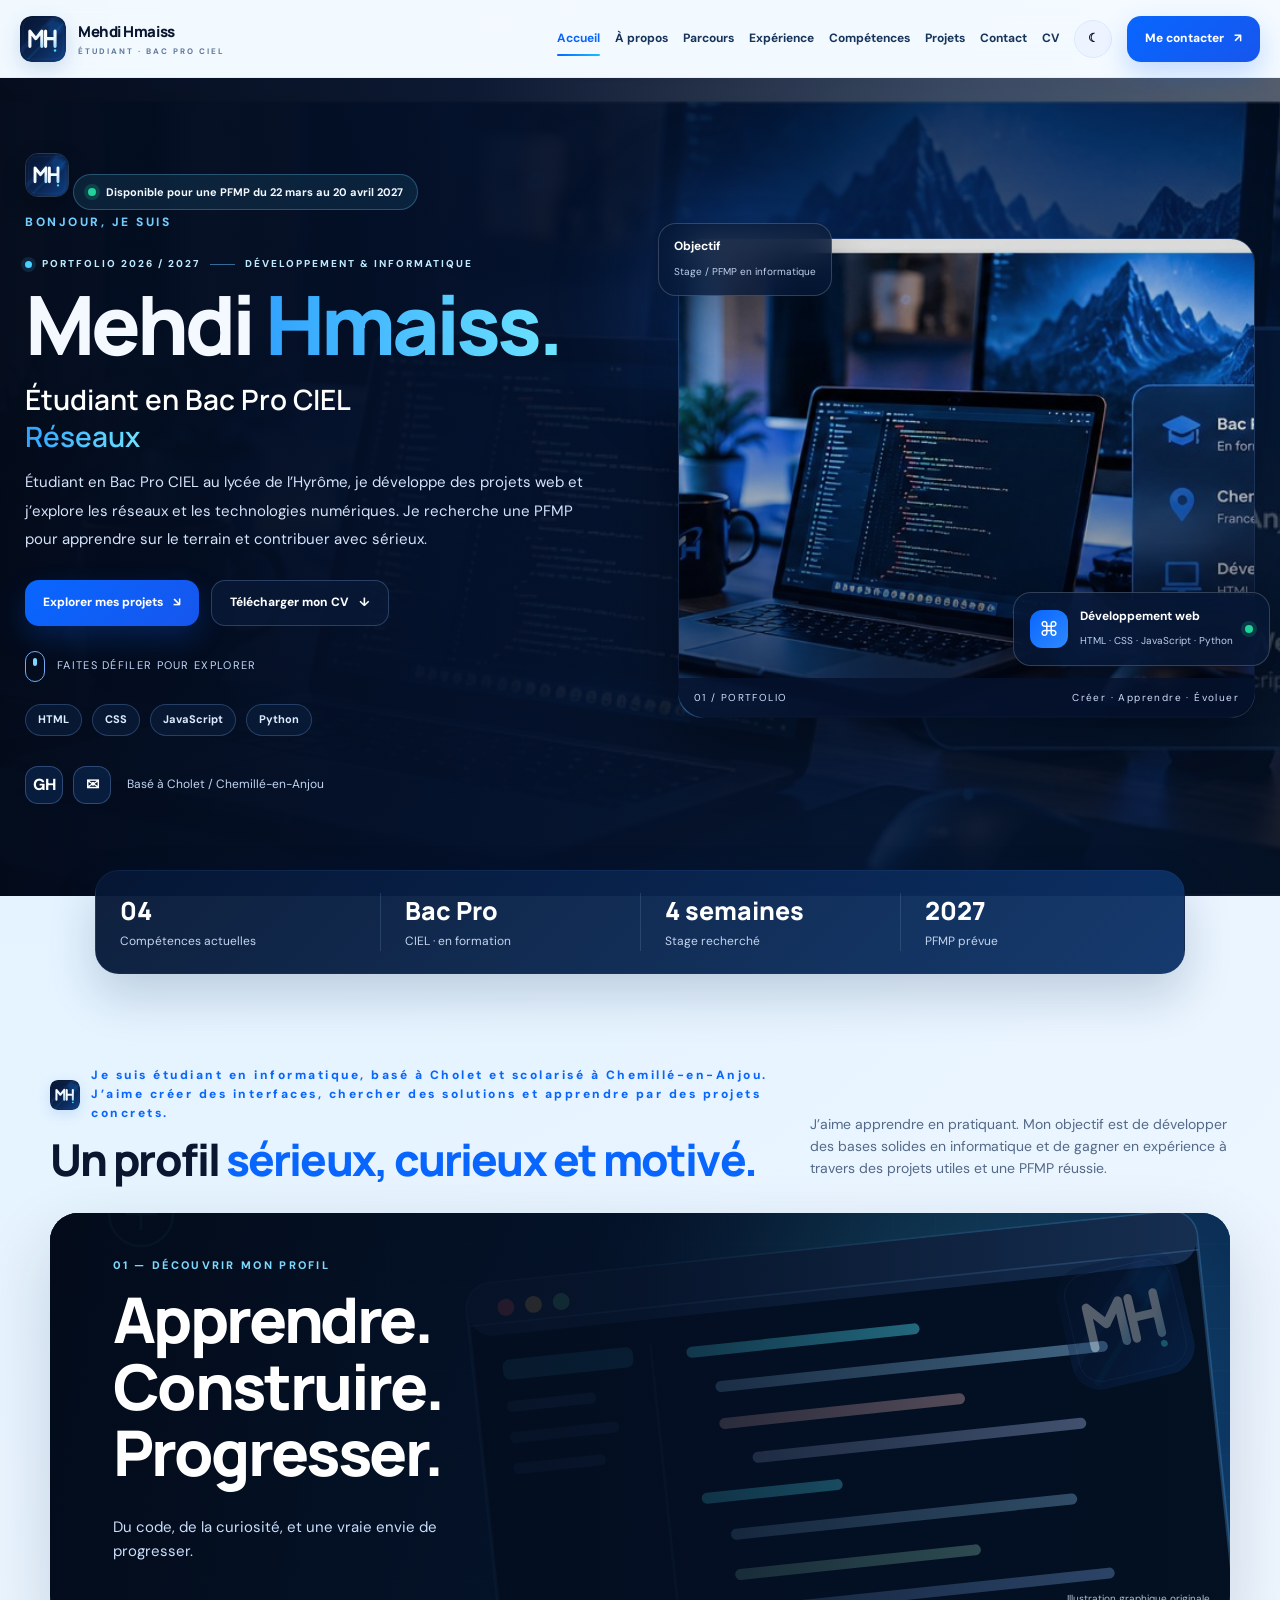
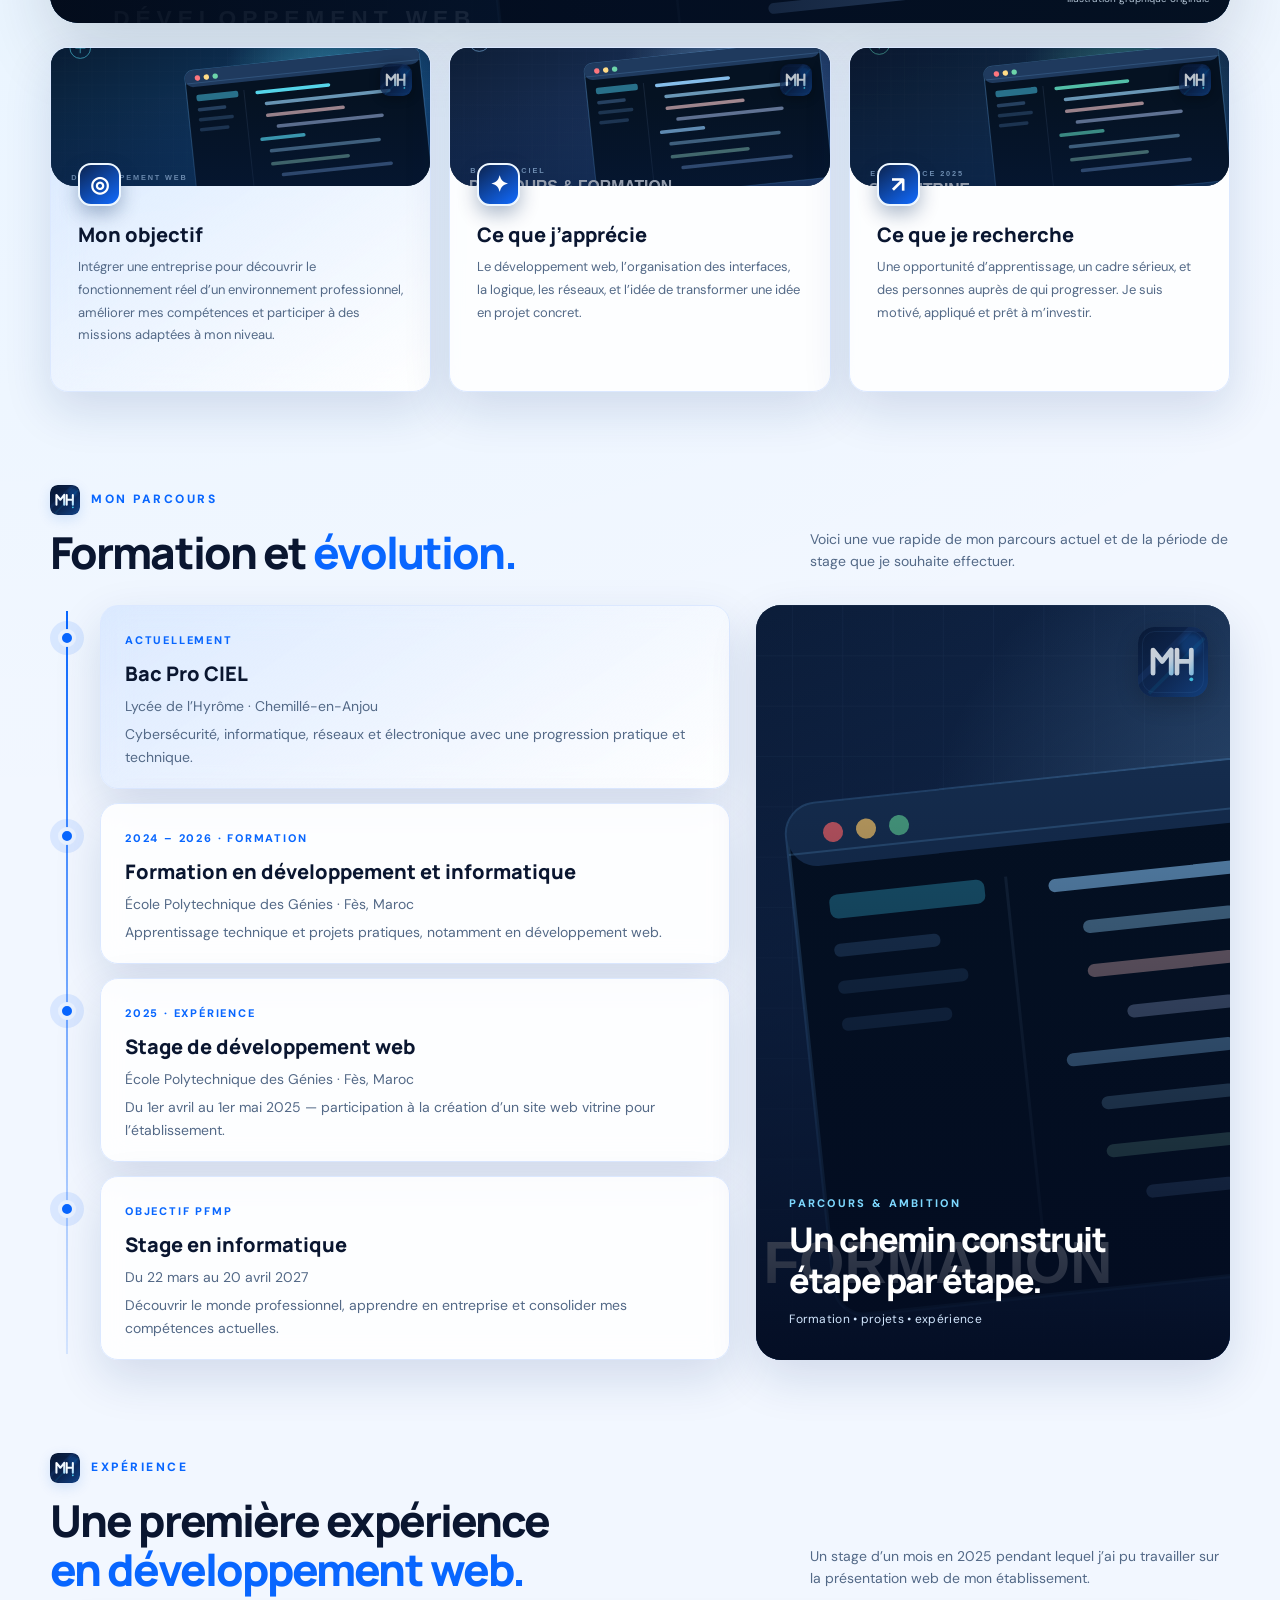
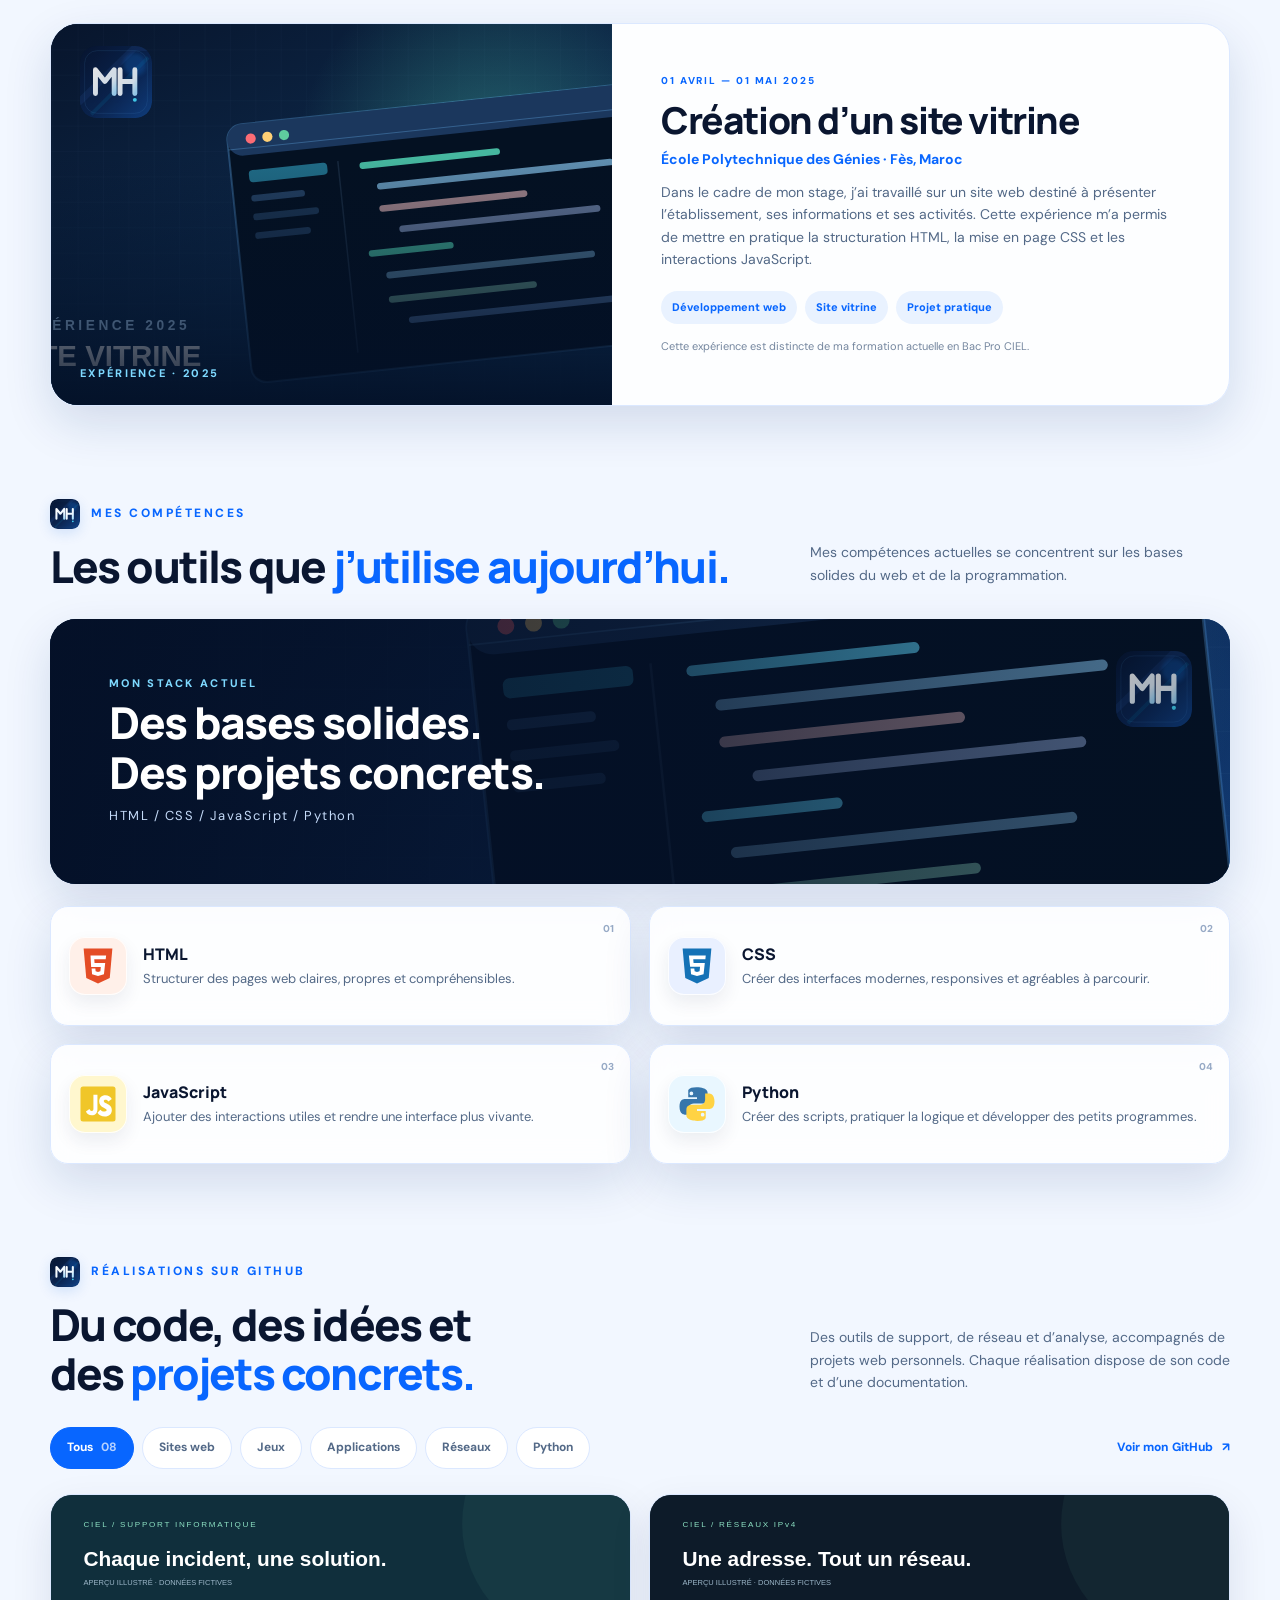
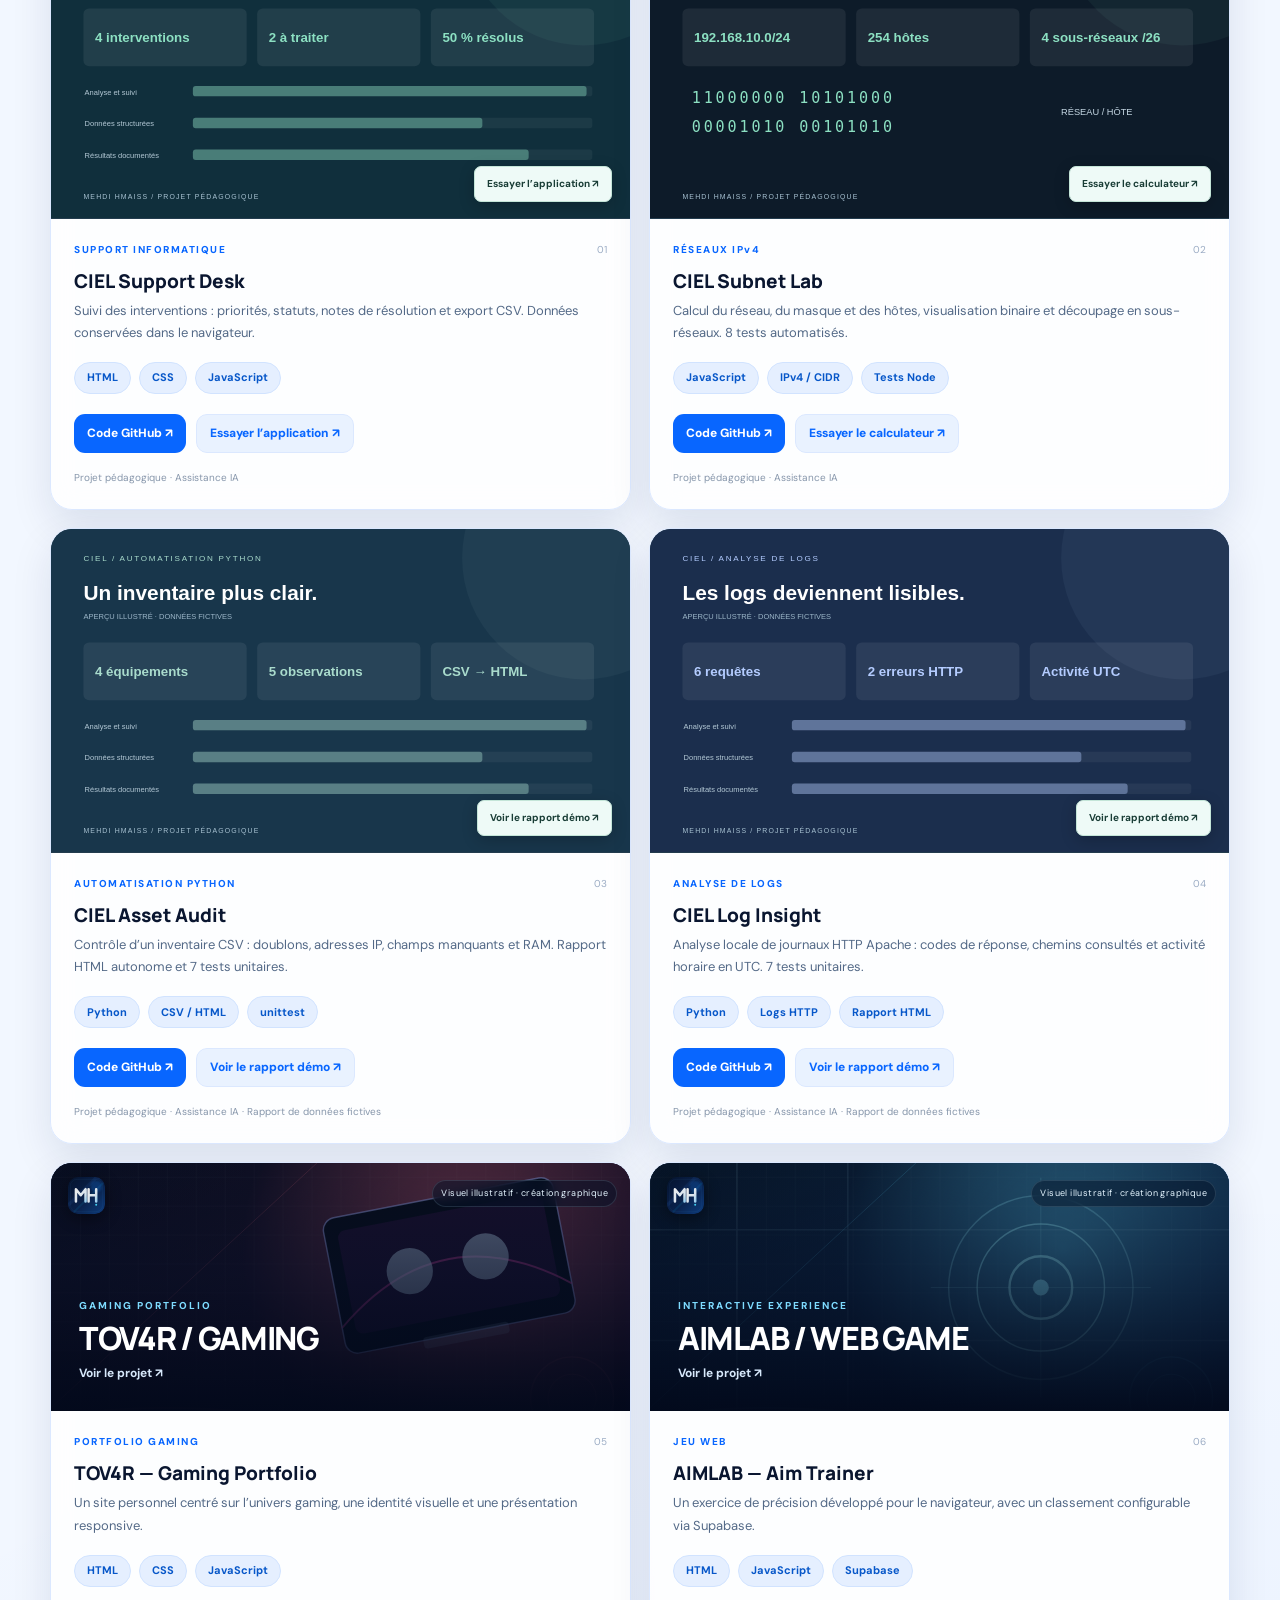
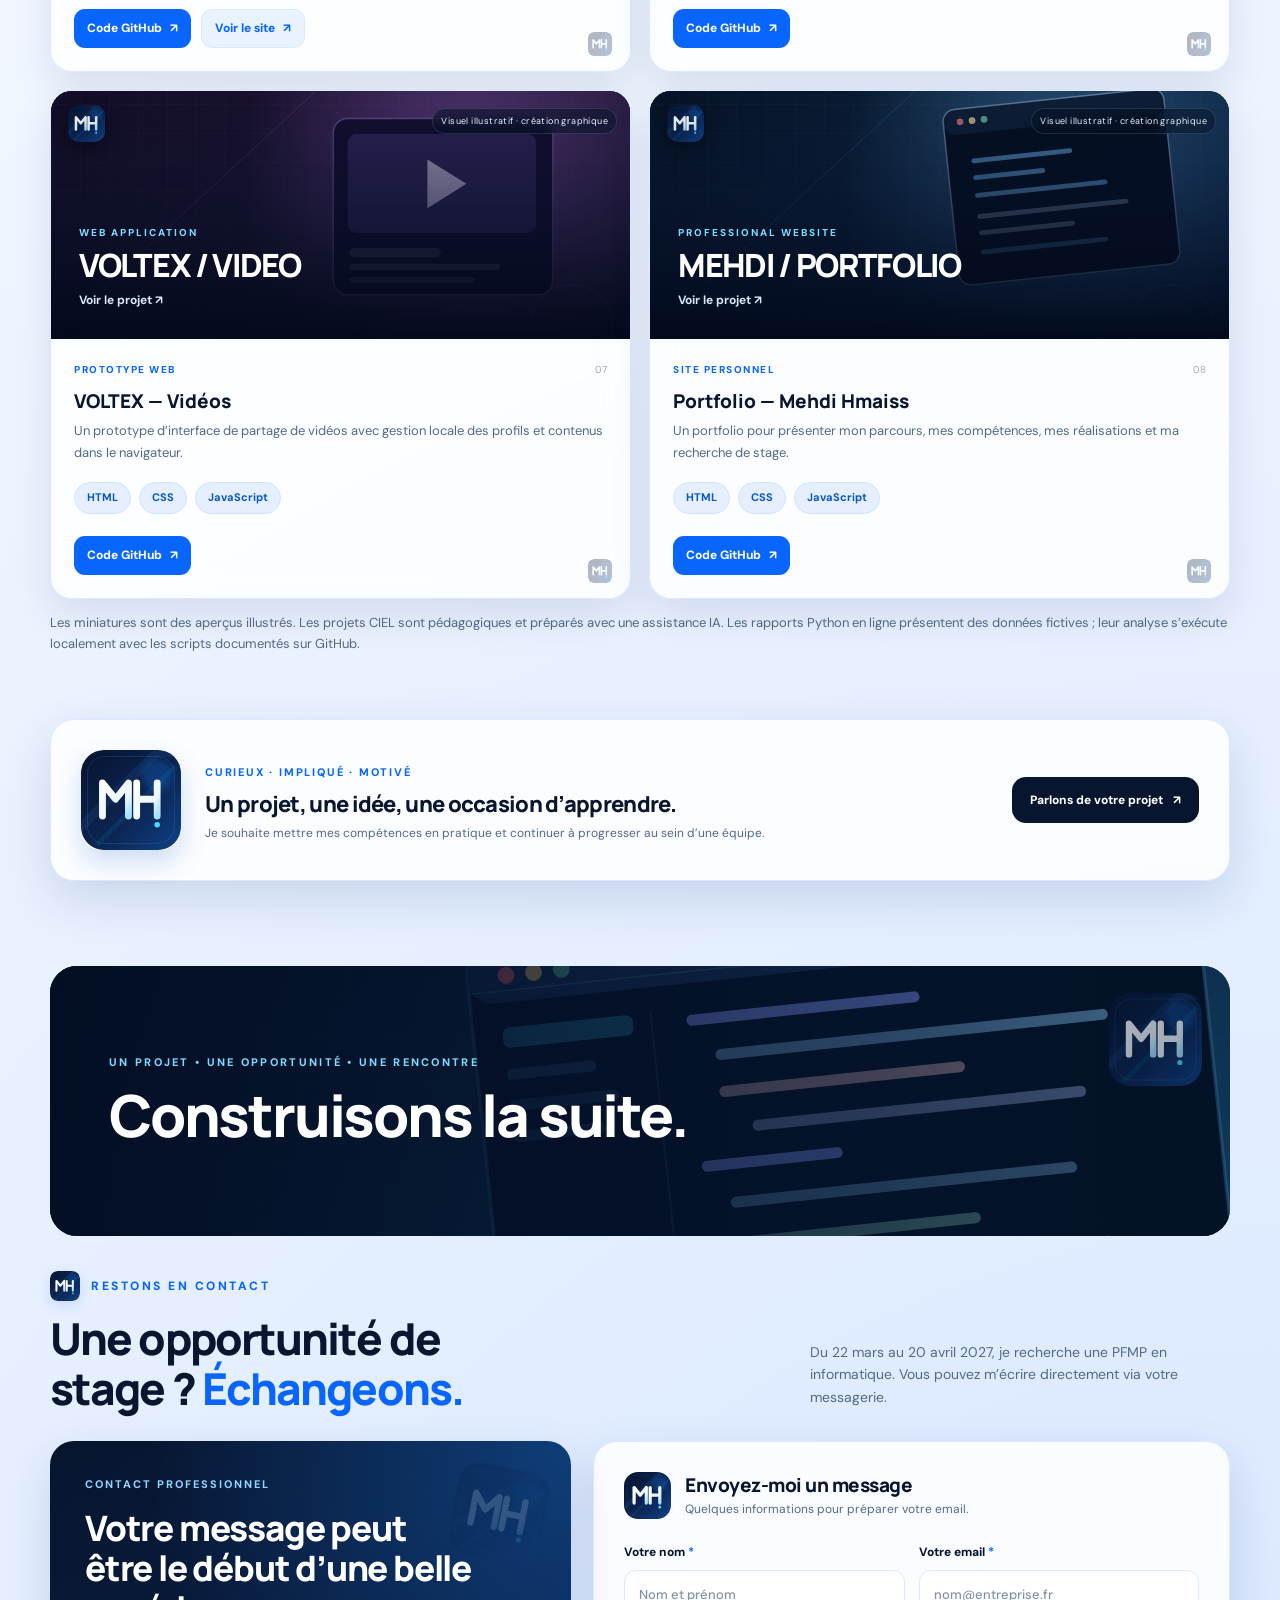
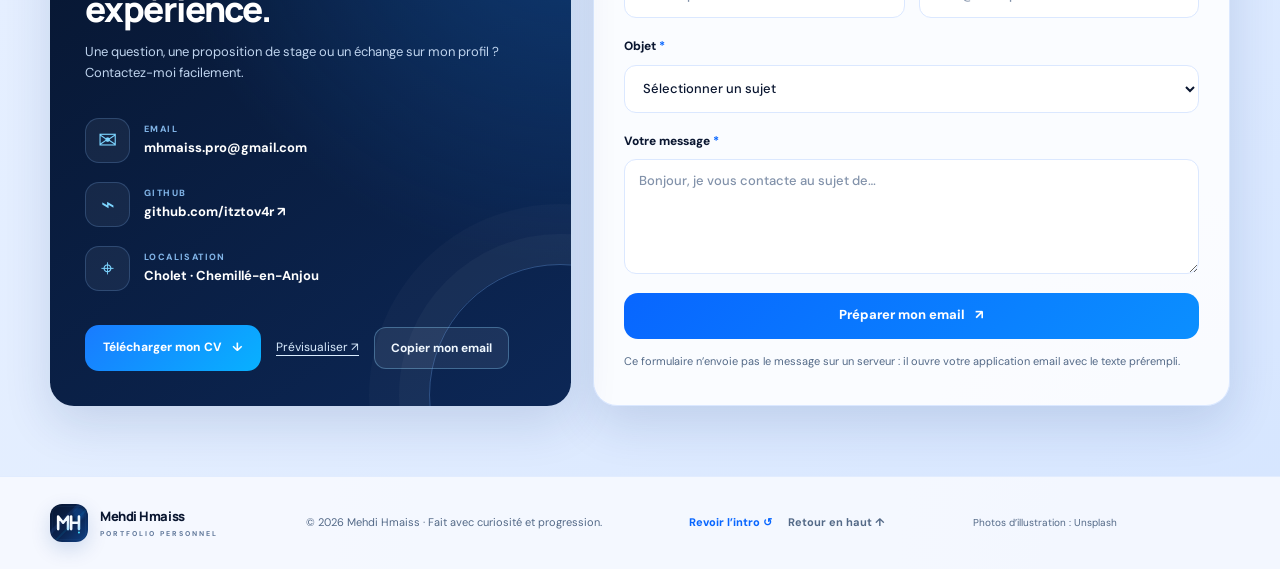
==== commit b67ad538: "Feature four CIEL projects with demos, illustrated cards and network/Python filters" ====
--- a/index.html
+++ b/index.html
@@ -268,19 +268,33 @@
 <p class="kicker"><span aria-hidden="true" class="section-brand-seal"><img alt="" loading="lazy" src="assets/branding/mh-logo.svg"/></span>RÉALISATIONS SUR GITHUB</p>
 <h2>Du code, des idées et des <span>projets concrets.</span></h2>
 </div>
-<p>Des projets personnels publiés pour expérimenter, créer des interfaces et progresser en développement.</p>
+<p>Des outils de support, de réseau et d’analyse, accompagnés de projets web personnels. Chaque réalisation dispose de son code et d’une documentation.</p>
 </div>
 <div aria-label="Filtrer les projets" class="project-toolbar reveal">
 <div aria-label="Catégories" class="project-filters" role="group">
-<button aria-pressed="true" class="filter-btn is-active" data-filter="all" type="button">Tous <span>04</span></button>
+<button aria-pressed="true" class="filter-btn is-active" data-filter="all" type="button">Tous <span>08</span></button>
 <button aria-pressed="false" class="filter-btn" data-filter="web" type="button">Sites web</button>
 <button aria-pressed="false" class="filter-btn" data-filter="jeu" type="button">Jeux</button>
 <button aria-pressed="false" class="filter-btn" data-filter="application" type="button">Applications</button>
+<button aria-pressed="false" class="filter-btn" data-filter="reseau" type="button">Réseaux</button>
+<button aria-pressed="false" class="filter-btn" data-filter="python" type="button">Python</button>
 </div>
 <a class="all-projects-link" href="https://github.com/itztov4r" rel="noopener noreferrer" target="_blank">Voir mon GitHub <span aria-hidden="true">↗</span></a>
 </div>
 <div class="projects-grid projects-grid-3" id="projects-grid">
-<article class="project-card reveal featured-project" data-category="web" data-project-card="true">
+<article class="project-card reveal ciel-project" data-category="application" data-project-card="true">
+<a class="ciel-preview" href="https://itztov4r.github.io/ciel-support-desk/" target="_blank" rel="noopener noreferrer" aria-label="Essayer l’application : CIEL Support Desk"><img src="assets/projects/ciel-support-desk.svg" alt="Aperçu illustré de CIEL Support Desk" loading="lazy" width="1000" height="560"/><span>Essayer l’application ↗</span></a>
+<div class="project-info"><div class="project-top"><span class="project-type">SUPPORT INFORMATIQUE</span><span class="project-index">01</span></div><h3>CIEL Support Desk</h3><p>Suivi des interventions : priorités, statuts, notes de résolution et export CSV. Données conservées dans le navigateur.</p><div class="tags"><span>HTML</span><span>CSS</span><span>JavaScript</span></div><div class="project-actions"><a class="project-link" href="https://github.com/itztov4r/ciel-support-desk" target="_blank" rel="noopener noreferrer">Code GitHub ↗</a><a class="project-link secondary-link" href="https://itztov4r.github.io/ciel-support-desk/" target="_blank" rel="noopener noreferrer">Essayer l’application ↗</a></div><p class="ciel-project-note">Projet pédagogique · Assistance IA</p></div></article>
+<article class="project-card reveal ciel-project" data-category="reseau" data-project-card="true">
+<a class="ciel-preview" href="https://itztov4r.github.io/ciel-subnet-lab/" target="_blank" rel="noopener noreferrer" aria-label="Essayer le calculateur : CIEL Subnet Lab"><img src="assets/projects/ciel-subnet-lab.svg" alt="Aperçu illustré de CIEL Subnet Lab" loading="lazy" width="1000" height="560"/><span>Essayer le calculateur ↗</span></a>
+<div class="project-info"><div class="project-top"><span class="project-type">RÉSEAUX IPv4</span><span class="project-index">02</span></div><h3>CIEL Subnet Lab</h3><p>Calcul du réseau, du masque et des hôtes, visualisation binaire et découpage en sous-réseaux. 8 tests automatisés.</p><div class="tags"><span>JavaScript</span><span>IPv4 / CIDR</span><span>Tests Node</span></div><div class="project-actions"><a class="project-link" href="https://github.com/itztov4r/ciel-subnet-lab" target="_blank" rel="noopener noreferrer">Code GitHub ↗</a><a class="project-link secondary-link" href="https://itztov4r.github.io/ciel-subnet-lab/" target="_blank" rel="noopener noreferrer">Essayer le calculateur ↗</a></div><p class="ciel-project-note">Projet pédagogique · Assistance IA</p></div></article>
+<article class="project-card reveal ciel-project" data-category="python" data-project-card="true">
+<a class="ciel-preview" href="https://itztov4r.github.io/ciel-asset-audit/" target="_blank" rel="noopener noreferrer" aria-label="Voir le rapport démo : CIEL Asset Audit"><img src="assets/projects/ciel-asset-audit.svg" alt="Aperçu illustré de CIEL Asset Audit" loading="lazy" width="1000" height="560"/><span>Voir le rapport démo ↗</span></a>
+<div class="project-info"><div class="project-top"><span class="project-type">AUTOMATISATION PYTHON</span><span class="project-index">03</span></div><h3>CIEL Asset Audit</h3><p>Contrôle d’un inventaire CSV : doublons, adresses IP, champs manquants et RAM. Rapport HTML autonome et 7 tests unitaires.</p><div class="tags"><span>Python</span><span>CSV / HTML</span><span>unittest</span></div><div class="project-actions"><a class="project-link" href="https://github.com/itztov4r/ciel-asset-audit" target="_blank" rel="noopener noreferrer">Code GitHub ↗</a><a class="project-link secondary-link" href="https://itztov4r.github.io/ciel-asset-audit/" target="_blank" rel="noopener noreferrer">Voir le rapport démo ↗</a></div><p class="ciel-project-note">Projet pédagogique · Assistance IA · Rapport de données fictives</p></div></article>
+<article class="project-card reveal ciel-project" data-category="python" data-project-card="true">
+<a class="ciel-preview" href="https://itztov4r.github.io/ciel-log-insight/" target="_blank" rel="noopener noreferrer" aria-label="Voir le rapport démo : CIEL Log Insight"><img src="assets/projects/ciel-log-insight.svg" alt="Aperçu illustré de CIEL Log Insight" loading="lazy" width="1000" height="560"/><span>Voir le rapport démo ↗</span></a>
+<div class="project-info"><div class="project-top"><span class="project-type">ANALYSE DE LOGS</span><span class="project-index">04</span></div><h3>CIEL Log Insight</h3><p>Analyse locale de journaux HTTP Apache : codes de réponse, chemins consultés et activité horaire en UTC. 7 tests unitaires.</p><div class="tags"><span>Python</span><span>Logs HTTP</span><span>Rapport HTML</span></div><div class="project-actions"><a class="project-link" href="https://github.com/itztov4r/ciel-log-insight" target="_blank" rel="noopener noreferrer">Code GitHub ↗</a><a class="project-link secondary-link" href="https://itztov4r.github.io/ciel-log-insight/" target="_blank" rel="noopener noreferrer">Voir le rapport démo ↗</a></div><p class="ciel-project-note">Projet pédagogique · Assistance IA · Rapport de données fictives</p></div></article>
+<article class="project-card reveal" data-category="web" data-project-card="true">
 <div class="project-preview premium-preview preview-tov4r"><img alt="" aria-hidden="true" class="project-photo remote-photo" data-fallback="assets/illustrations/gaming.svg" data-local-alt="Illustration graphique sur le thème de l’informatique" decoding="async" loading="lazy" src="https://images.unsplash.com/photo-1754548930550-be9fa88874f4?auto=format&amp;fit=crop&amp;w=950&amp;q=78"/>
 <div class="preview-window-chrome"><i></i><i></i><i></i><span>GAMING PORTFOLIO</span></div>
 <div class="gaming-screen">
@@ -291,7 +305,7 @@
 <span class="project-preview-label">Photo d’ambiance / visuel illustratif</span>
 <div class="project-visual-overlay"><span class="project-visual-top">GAMING PORTFOLIO</span><strong>TOV4R / GAMING</strong><small>Voir le projet ↗</small></div><span aria-hidden="true" class="project-brand-corner"><img alt="" loading="lazy" src="assets/branding/mh-logo.svg"/></span><a aria-label="Ouvrir : TOV4R — Gaming Portfolio" class="project-preview-hitarea" href="https://itztov4r.github.io/Tov4r/" rel="noopener noreferrer" target="_blank"></a></div>
 <div class="project-info">
-<div class="project-top"><span class="project-type">PORTFOLIO GAMING</span><span class="project-index">01</span></div>
+<div class="project-top"><span class="project-type">PORTFOLIO GAMING</span><span class="project-index">05</span></div>
 <h3>TOV4R — Gaming Portfolio</h3>
 <p>Un site personnel centré sur l’univers gaming, une identité visuelle et une présentation responsive.</p>
 <div class="tags"><span>HTML</span><span>CSS</span><span>JavaScript</span></div>
@@ -312,7 +326,7 @@
 <span class="project-preview-label">Photo d’ambiance / visuel illustratif</span>
 <div class="project-visual-overlay"><span class="project-visual-top">INTERACTIVE EXPERIENCE</span><strong>AIMLAB / WEB GAME</strong><small>Voir le projet ↗</small></div><span aria-hidden="true" class="project-brand-corner"><img alt="" loading="lazy" src="assets/branding/mh-logo.svg"/></span><a aria-label="Ouvrir : AIMLAB — Aim Trainer" class="project-preview-hitarea" href="https://github.com/itztov4r/Aim-lab" rel="noopener noreferrer" target="_blank"></a></div>
 <div class="project-info">
-<div class="project-top"><span class="project-type">JEU WEB</span><span class="project-index">02</span></div>
+<div class="project-top"><span class="project-type">JEU WEB</span><span class="project-index">06</span></div>
 <h3>AIMLAB — Aim Trainer</h3>
 <p>Un exercice de précision développé pour le navigateur, avec un classement configurable via Supabase.</p>
 <div class="tags"><span>HTML</span><span>JavaScript</span><span>Supabase</span></div>
@@ -332,7 +346,7 @@
 <span class="project-preview-label">Photo d’ambiance / visuel illustratif</span>
 <div class="project-visual-overlay"><span class="project-visual-top">WEB APPLICATION</span><strong>VOLTEX / VIDEO</strong><small>Voir le projet ↗</small></div><span aria-hidden="true" class="project-brand-corner"><img alt="" loading="lazy" src="assets/branding/mh-logo.svg"/></span><a aria-label="Ouvrir : VOLTEX — Vidéos" class="project-preview-hitarea" href="https://github.com/itztov4r/upload" rel="noopener noreferrer" target="_blank"></a></div>
 <div class="project-info">
-<div class="project-top"><span class="project-type">PROTOTYPE WEB</span><span class="project-index">03</span></div>
+<div class="project-top"><span class="project-type">PROTOTYPE WEB</span><span class="project-index">07</span></div>
 <h3>VOLTEX — Vidéos</h3>
 <p>Un prototype d’interface de partage de vidéos avec gestion locale des profils et contenus dans le navigateur.</p>
 <div class="tags"><span>HTML</span><span>CSS</span><span>JavaScript</span></div>
@@ -348,7 +362,7 @@
 <span class="project-preview-label">Photo d’ambiance / visuel illustratif</span>
 <div class="project-visual-overlay"><span class="project-visual-top">PROFESSIONAL WEBSITE</span><strong>MEHDI / PORTFOLIO</strong><small>Voir le projet ↗</small></div><span aria-hidden="true" class="project-brand-corner"><img alt="" loading="lazy" src="assets/branding/mh-logo.svg"/></span><a aria-label="Ouvrir : Portfolio — Mehdi Hmaiss" class="project-preview-hitarea" href="https://github.com/itztov4r/Mehdi-Hmaiss" rel="noopener noreferrer" target="_blank"></a></div>
 <div class="project-info">
-<div class="project-top"><span class="project-type">SITE PERSONNEL</span><span class="project-index">04</span></div>
+<div class="project-top"><span class="project-type">SITE PERSONNEL</span><span class="project-index">08</span></div>
 <h3>Portfolio — Mehdi Hmaiss</h3>
 <p>Un portfolio pour présenter mon parcours, mes compétences, mes réalisations et ma recherche de stage.</p>
 <div class="tags"><span>HTML</span><span>CSS</span><span>JavaScript</span></div>
@@ -358,7 +372,7 @@
 </div>
 <span aria-hidden="true" class="project-brand-bottom"><img alt="" loading="lazy" src="assets/branding/mh-logo.svg"/></span></article>
 </div>
-<p class="project-note reveal">Les miniatures ci-dessus sont des illustrations de l’interface, pas des captures officielles des projets. Les liens GitHub renvoient au code publié.</p>
+<p class="project-note reveal">Les miniatures sont des aperçus illustrés. Les projets CIEL sont pédagogiques et préparés avec une assistance IA. Les rapports Python en ligne présentent des données fictives ; leur analyse s’exécute localement avec les scripts documentés sur GitHub.</p>
 </section>
 <section aria-label="Découvrir mon profil" class="feature-band wrap reveal">
 <div aria-hidden="true" class="feature-band-symbol"><img alt="" loading="lazy" src="assets/branding/mh-logo.svg"/></div>
--- a/style.css
+++ b/style.css
@@ -2247,3 +2247,15 @@
 @media (prefers-reduced-motion:reduce) {
  .about-card-visual img,.site-header .nav-cta::before,.hero-highlights span,.project-card {transition:none!important;animation:none!important;}
 }
+
+/* CIEL project collection */
+.ciel-project .ciel-preview{position:relative;display:block;overflow:hidden;background:#122d41;aspect-ratio:1000/560;border-bottom:1px solid #ffffff12}
+.ciel-preview img{display:block;width:100%;height:auto;transition:transform .25s ease}
+.ciel-preview>span{position:absolute;bottom:16px;right:18px;background:#eefaf7;color:#193d36;border:1px solid #c4e5d8;padding:9px 12px;border-radius:7px;font-size:10px;font-weight:700;box-shadow:0 4px 16px #0003}
+.ciel-preview:hover img{transform:scale(1.025)}
+.ciel-preview:focus-visible{outline:4px solid #8ce0c2;outline-offset:-4px}
+.ciel-project .project-info{display:flex;flex-direction:column;flex:1}
+.ciel-project .project-actions{margin-top:auto;flex-wrap:wrap;padding-top:20px}
+.ciel-project .ciel-project-note{font-size:10px;line-height:1.7;opacity:.7;margin:16px 0 0}
+.project-filters{flex-wrap:wrap}
+@media(prefers-reduced-motion:reduce){.ciel-preview img{transition:none}.ciel-preview:hover img{transform:none}}
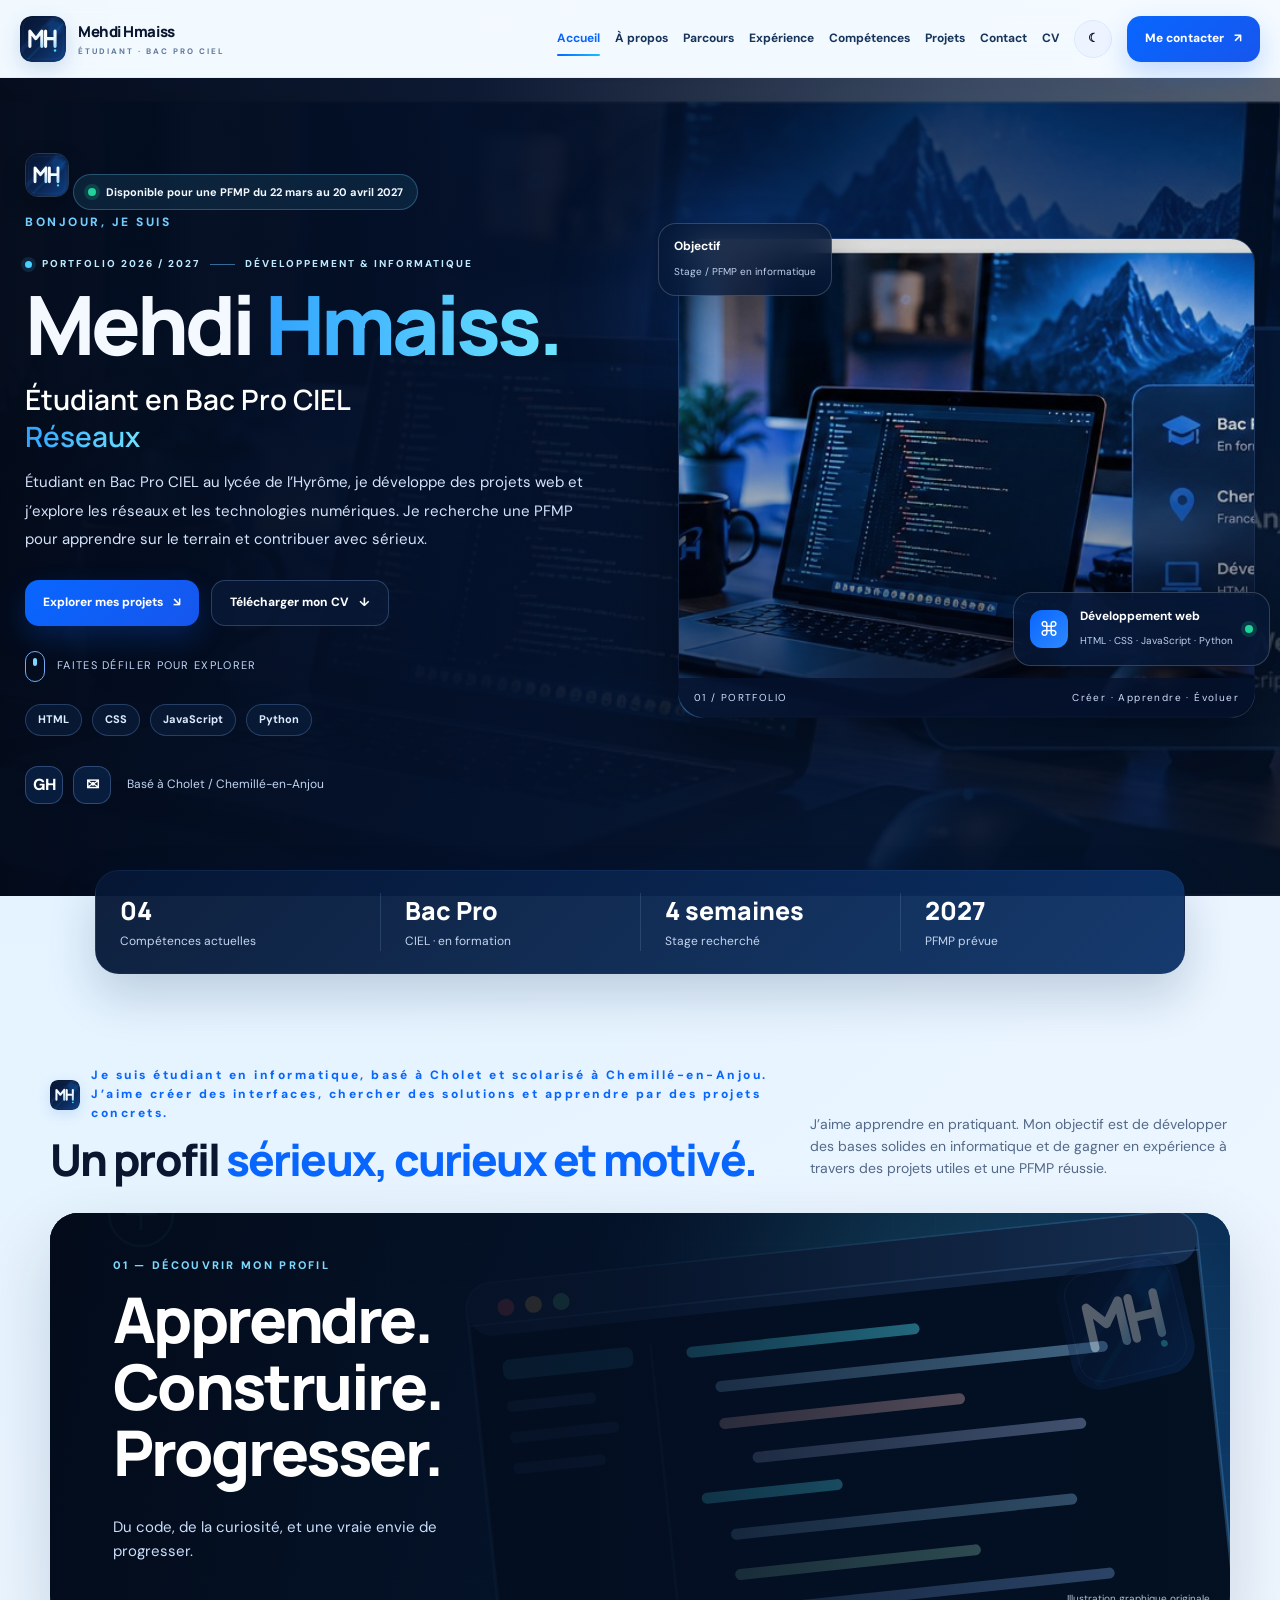
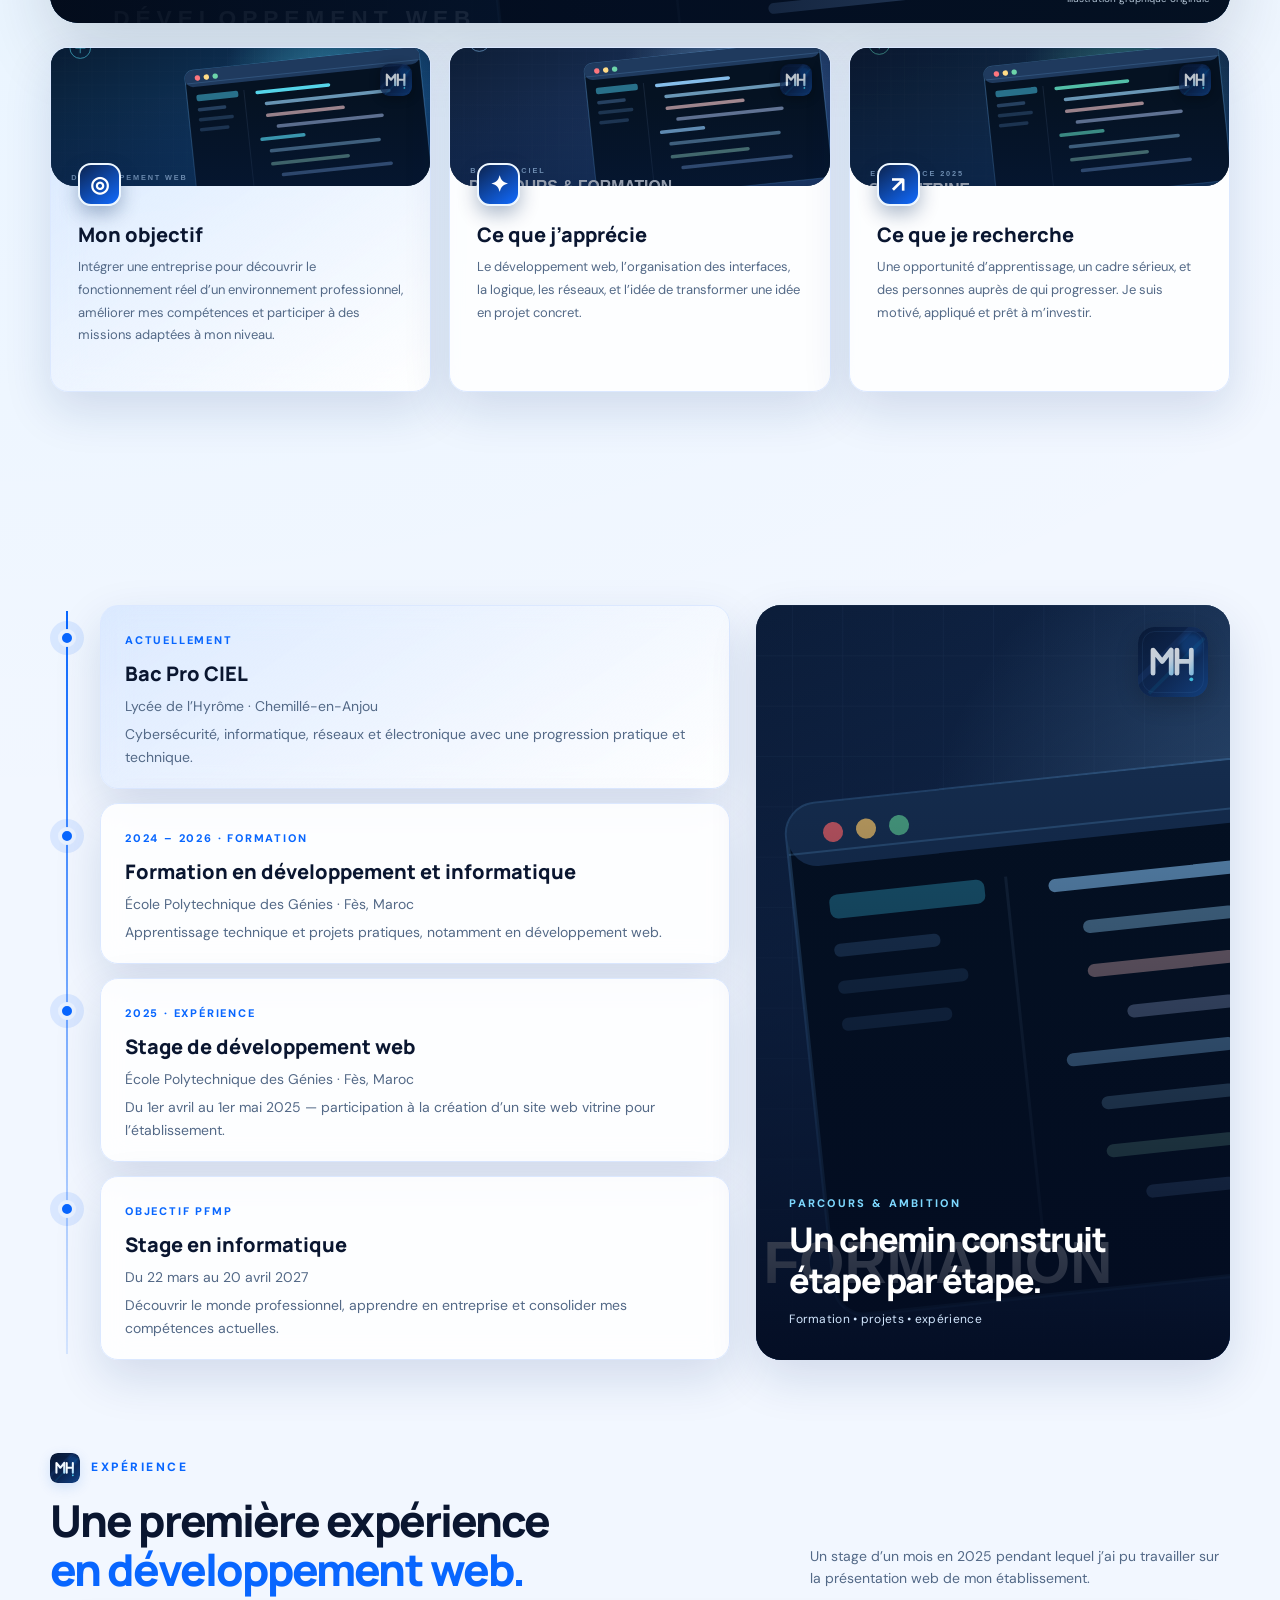
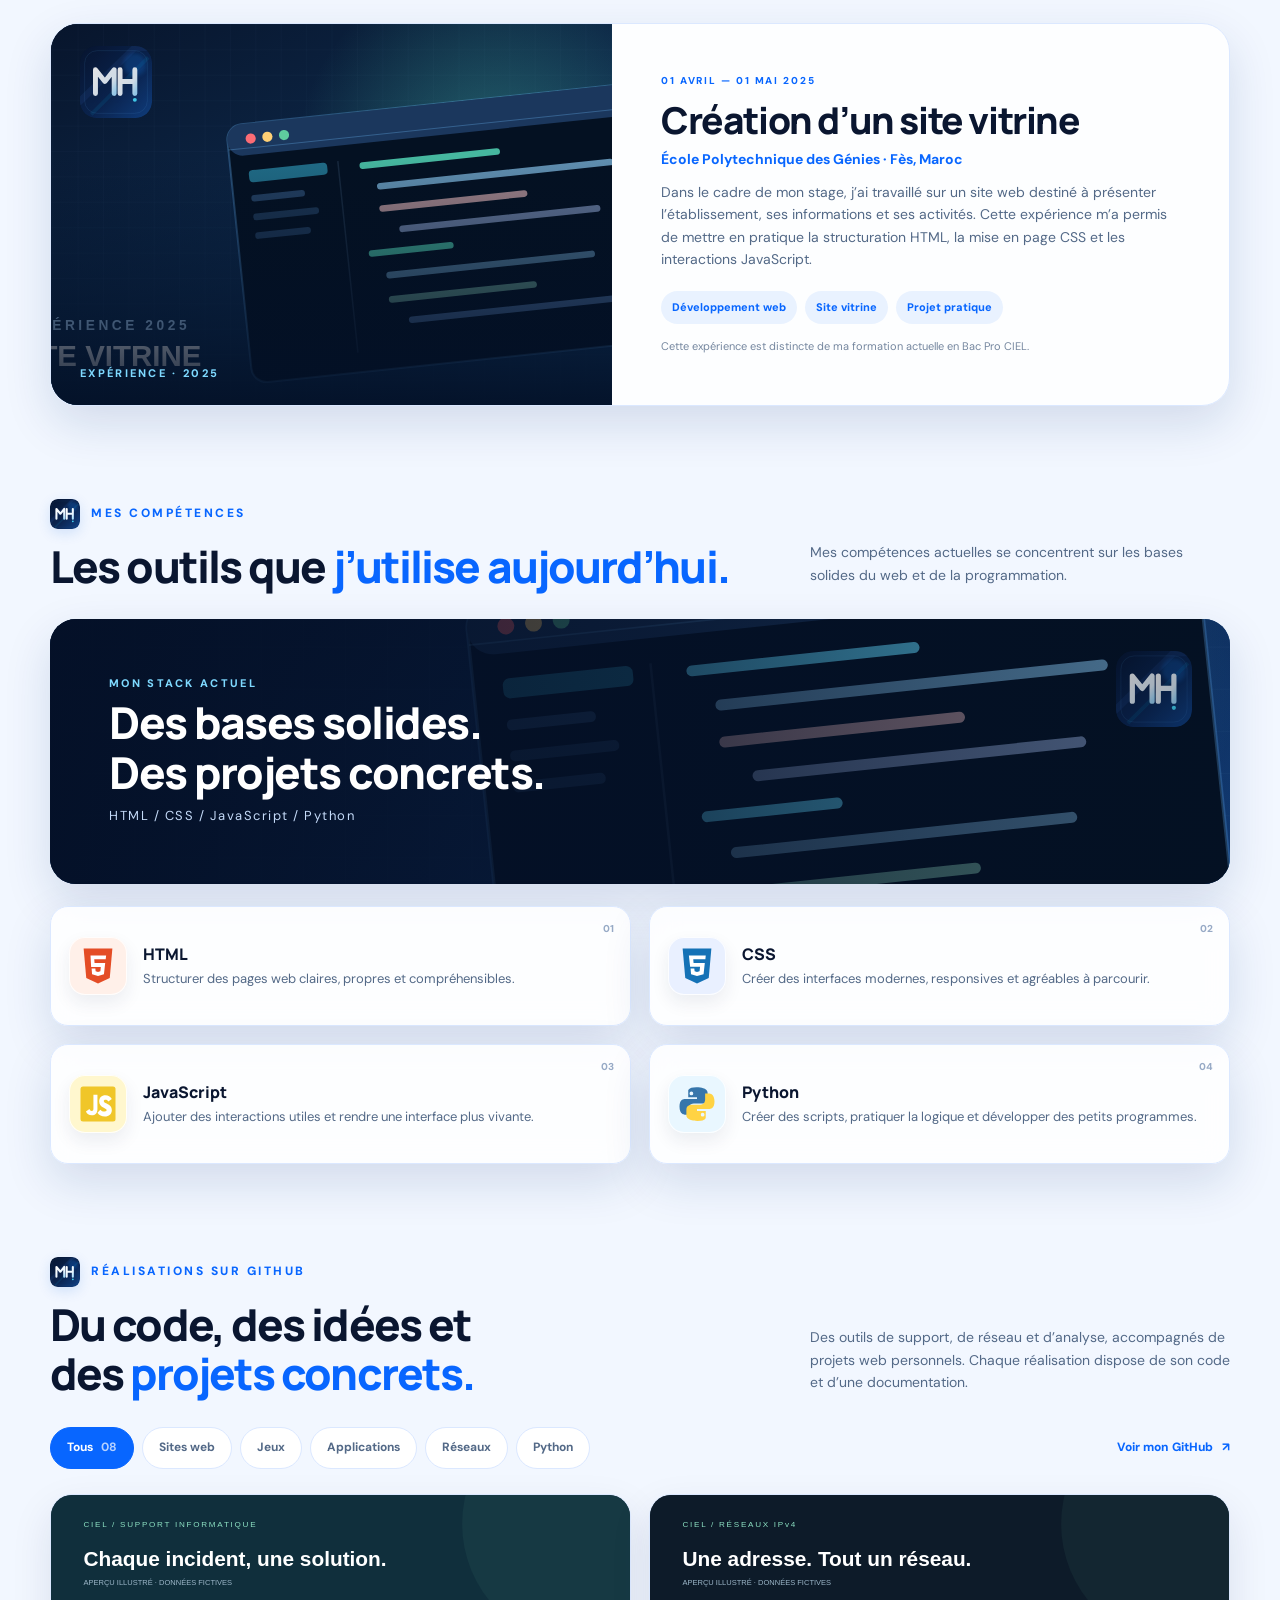
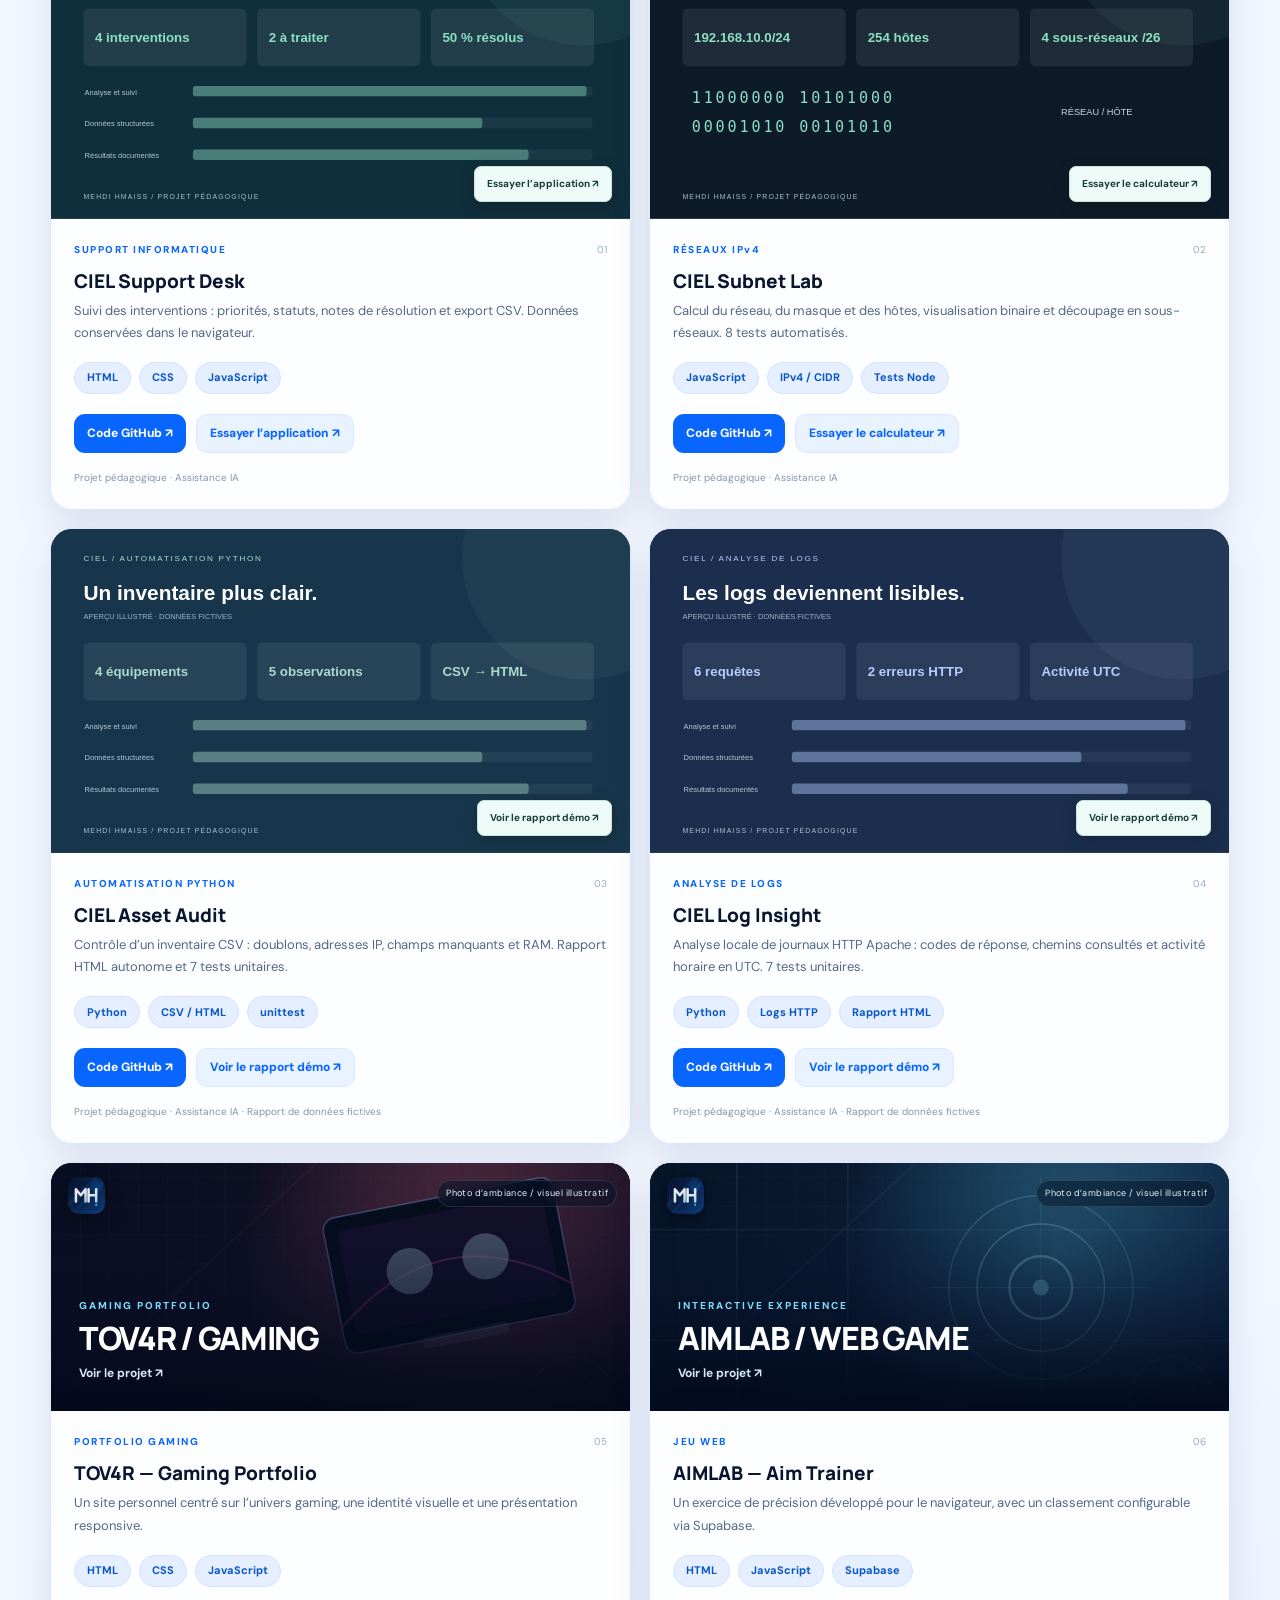
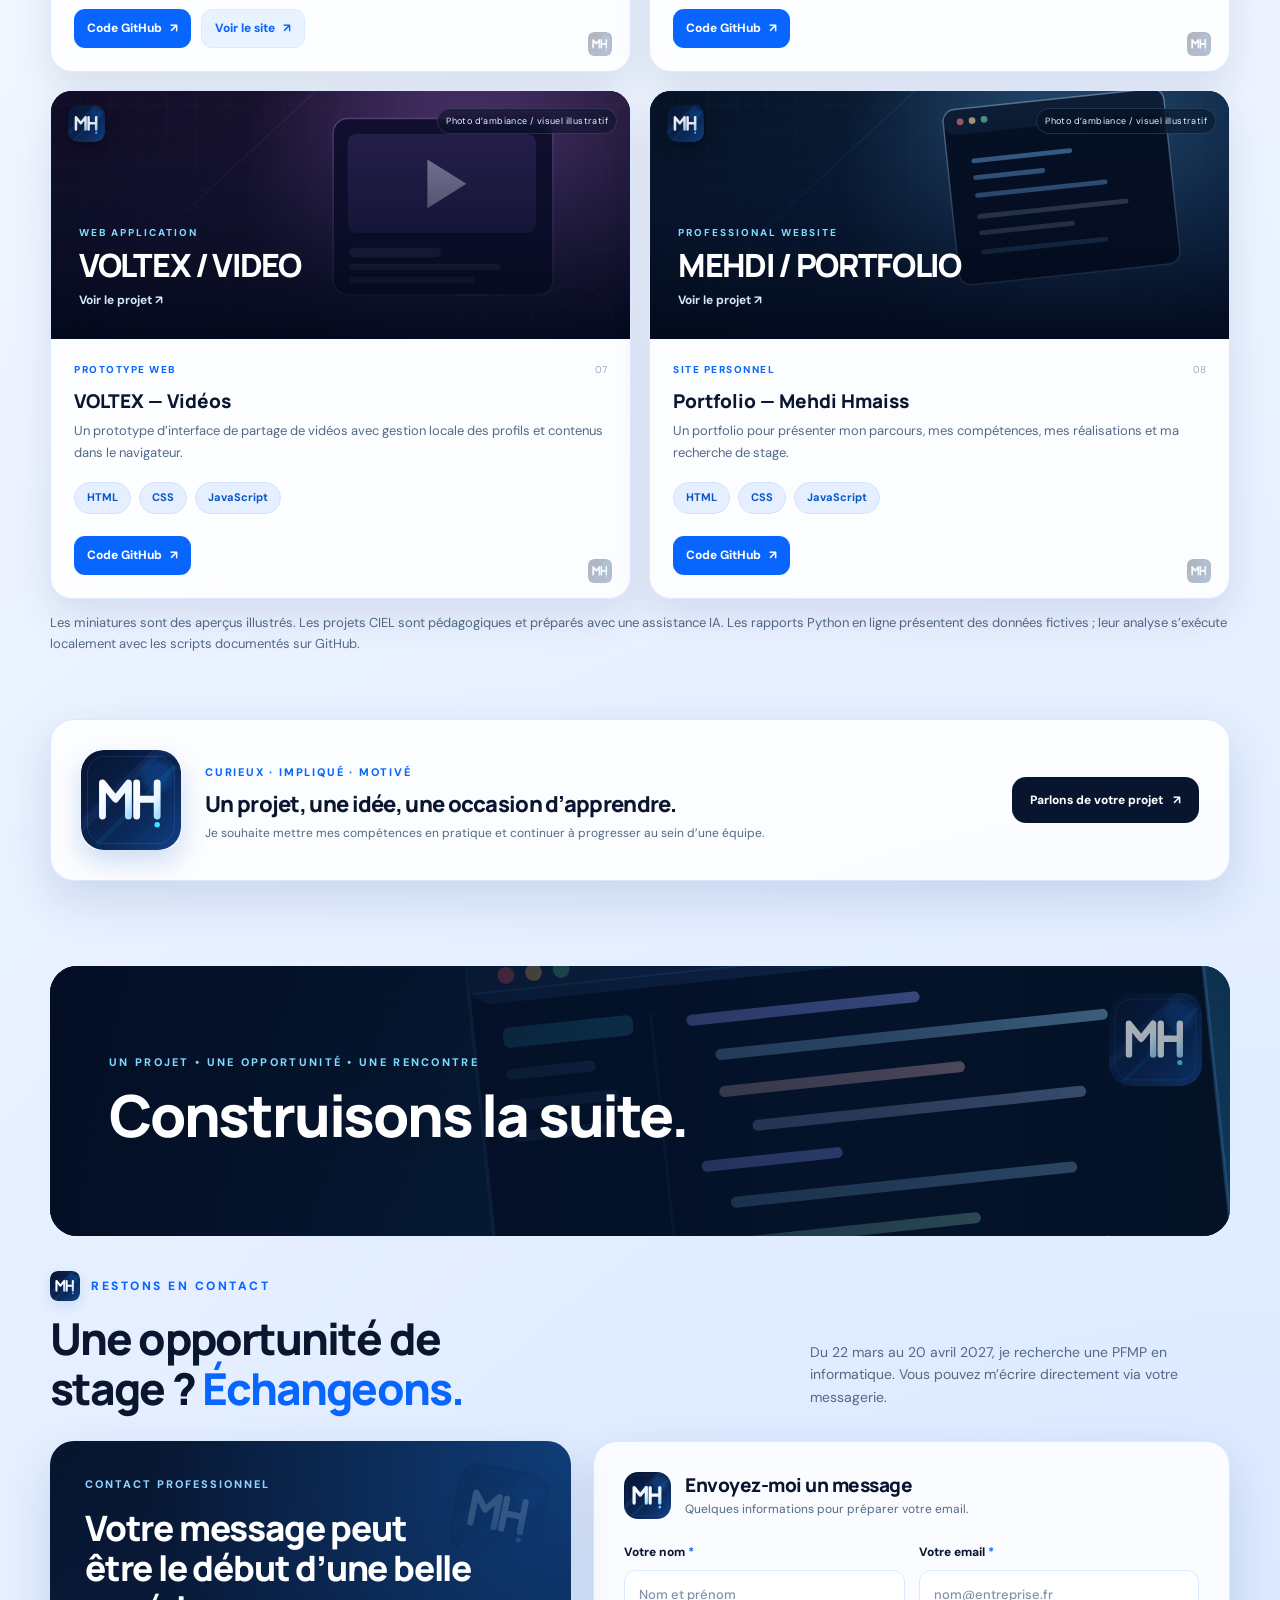
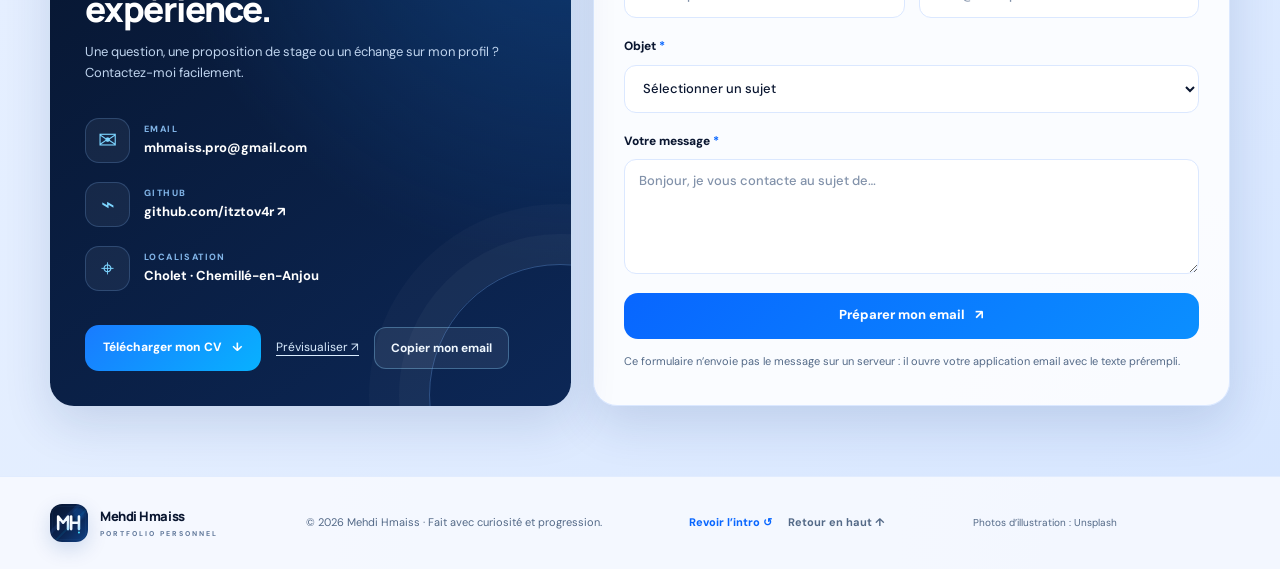
==== commit 0d0270be: "Use project-specific branded illustrations instead of repeated stock photos" ====
--- a/index.html
+++ b/index.html
@@ -295,7 +295,7 @@
 <a class="ciel-preview" href="https://itztov4r.github.io/ciel-log-insight/" target="_blank" rel="noopener noreferrer" aria-label="Voir le rapport démo : CIEL Log Insight"><img src="assets/projects/ciel-log-insight.svg" alt="Aperçu illustré de CIEL Log Insight" loading="lazy" width="1000" height="560"/><span>Voir le rapport démo ↗</span></a>
 <div class="project-info"><div class="project-top"><span class="project-type">ANALYSE DE LOGS</span><span class="project-index">04</span></div><h3>CIEL Log Insight</h3><p>Analyse locale de journaux HTTP Apache : codes de réponse, chemins consultés et activité horaire en UTC. 7 tests unitaires.</p><div class="tags"><span>Python</span><span>Logs HTTP</span><span>Rapport HTML</span></div><div class="project-actions"><a class="project-link" href="https://github.com/itztov4r/ciel-log-insight" target="_blank" rel="noopener noreferrer">Code GitHub ↗</a><a class="project-link secondary-link" href="https://itztov4r.github.io/ciel-log-insight/" target="_blank" rel="noopener noreferrer">Voir le rapport démo ↗</a></div><p class="ciel-project-note">Projet pédagogique · Assistance IA · Rapport de données fictives</p></div></article>
 <article class="project-card reveal" data-category="web" data-project-card="true">
-<div class="project-preview premium-preview preview-tov4r"><img alt="" aria-hidden="true" class="project-photo remote-photo" data-fallback="assets/illustrations/gaming.svg" data-local-alt="Illustration graphique sur le thème de l’informatique" decoding="async" loading="lazy" src="https://images.unsplash.com/photo-1754548930550-be9fa88874f4?auto=format&amp;fit=crop&amp;w=950&amp;q=78"/>
+<div class="project-preview premium-preview preview-tov4r"><img alt="" aria-hidden="true" class="project-photo" decoding="async" loading="lazy" src="assets/illustrations/gaming.svg"/>
 <div class="preview-window-chrome"><i></i><i></i><i></i><span>GAMING PORTFOLIO</span></div>
 <div class="gaming-screen">
 <div class="gaming-mini-nav"><b>TOV4R<span>.</span></b><small>GAMES / SETUP / SOCIALS</small></div>
@@ -316,7 +316,7 @@
 </div>
 <span aria-hidden="true" class="project-brand-bottom"><img alt="" loading="lazy" src="assets/branding/mh-logo.svg"/></span></article>
 <article class="project-card reveal" data-category="jeu" data-project-card="true">
-<div class="project-preview premium-preview preview-aimlab"><img alt="" aria-hidden="true" class="project-photo remote-photo" data-fallback="assets/illustrations/aimlab.svg" data-local-alt="Illustration graphique sur le thème de l’informatique" decoding="async" loading="lazy" src="https://images.unsplash.com/photo-1753715613434-9c7cb58876b9?auto=format&amp;fit=crop&amp;w=950&amp;q=78"/>
+<div class="project-preview premium-preview preview-aimlab"><img alt="" aria-hidden="true" class="project-photo" decoding="async" loading="lazy" src="assets/illustrations/aimlab.svg"/>
 <div class="preview-window-chrome"><i></i><i></i><i></i><span>AIM TRAINING</span></div>
 <div class="aim-screen">
 <div class="aim-topbar"><b>AIMLAB</b><span>00:30</span><span>SCORE 1250</span></div>
@@ -336,7 +336,7 @@
 </div>
 <span aria-hidden="true" class="project-brand-bottom"><img alt="" loading="lazy" src="assets/branding/mh-logo.svg"/></span></article>
 <article class="project-card reveal" data-category="application" data-project-card="true">
-<div class="project-preview premium-preview preview-voltex"><img alt="" aria-hidden="true" class="project-photo remote-photo" data-fallback="assets/illustrations/voltex.svg" data-local-alt="Illustration graphique sur le thème de l’informatique" decoding="async" loading="lazy" src="https://images.unsplash.com/photo-1754039985001-ccafee437736?auto=format&amp;fit=crop&amp;w=950&amp;q=78"/>
+<div class="project-preview premium-preview preview-voltex"><img alt="" aria-hidden="true" class="project-photo" decoding="async" loading="lazy" src="assets/illustrations/voltex.svg"/>
 <div class="preview-window-chrome"><i></i><i></i><i></i><span>VIDEO PLATFORM</span></div>
 <div class="voltex-screen">
 <div class="voltex-navbar"><strong>VOLTEX<span>.</span></strong><span>+ IMPORTER</span></div>
@@ -356,7 +356,7 @@
 </div>
 <span aria-hidden="true" class="project-brand-bottom"><img alt="" loading="lazy" src="assets/branding/mh-logo.svg"/></span></article>
 <article class="project-card reveal" data-category="web" data-project-card="true">
-<div class="project-preview premium-preview preview-portfolio"><img alt="" aria-hidden="true" class="project-photo remote-photo" data-fallback="assets/illustrations/portfolio.svg" data-local-alt="Illustration graphique sur le thème de l’informatique" decoding="async" loading="lazy" src="https://images.unsplash.com/photo-1618477388954-7852f32655ec?auto=format&amp;fit=crop&amp;w=950&amp;q=78"/>
+<div class="project-preview premium-preview preview-portfolio"><img alt="" aria-hidden="true" class="project-photo" decoding="async" loading="lazy" src="assets/illustrations/portfolio.svg"/>
 <div class="preview-window-chrome"><i></i><i></i><i></i><span>PORTFOLIO</span></div>
 <div class="portfolio-screen"><div class="portfolio-top"><b>MH<span>.</span></b><small>À PROPOS　 PROJETS　 CONTACT</small></div><div class="portfolio-main"><span>BONJOUR, JE SUIS</span><strong>MEHDI<br/>HMAISS.</strong><small>HTML · CSS · JAVASCRIPT · PYTHON</small><div class="portfolio-cta"></div></div></div>
 <span class="project-preview-label">Photo d’ambiance / visuel illustratif</span>
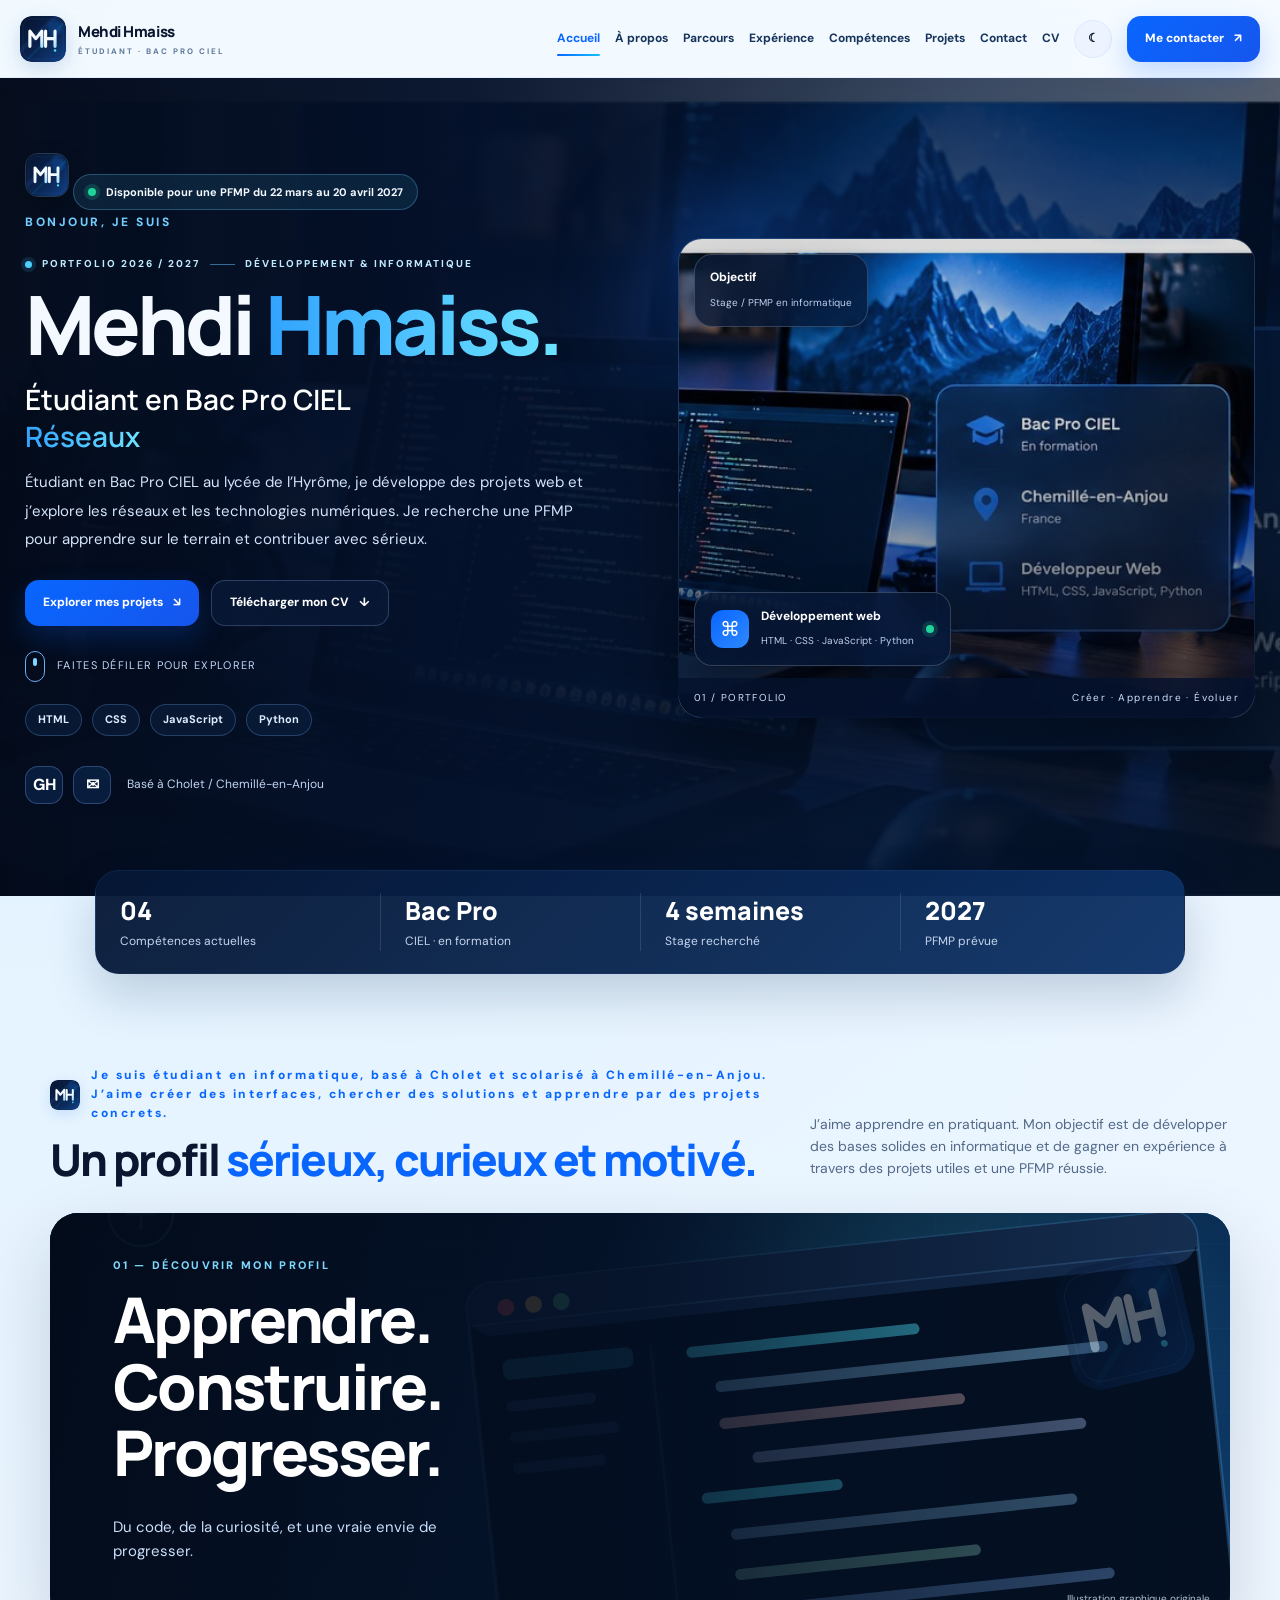
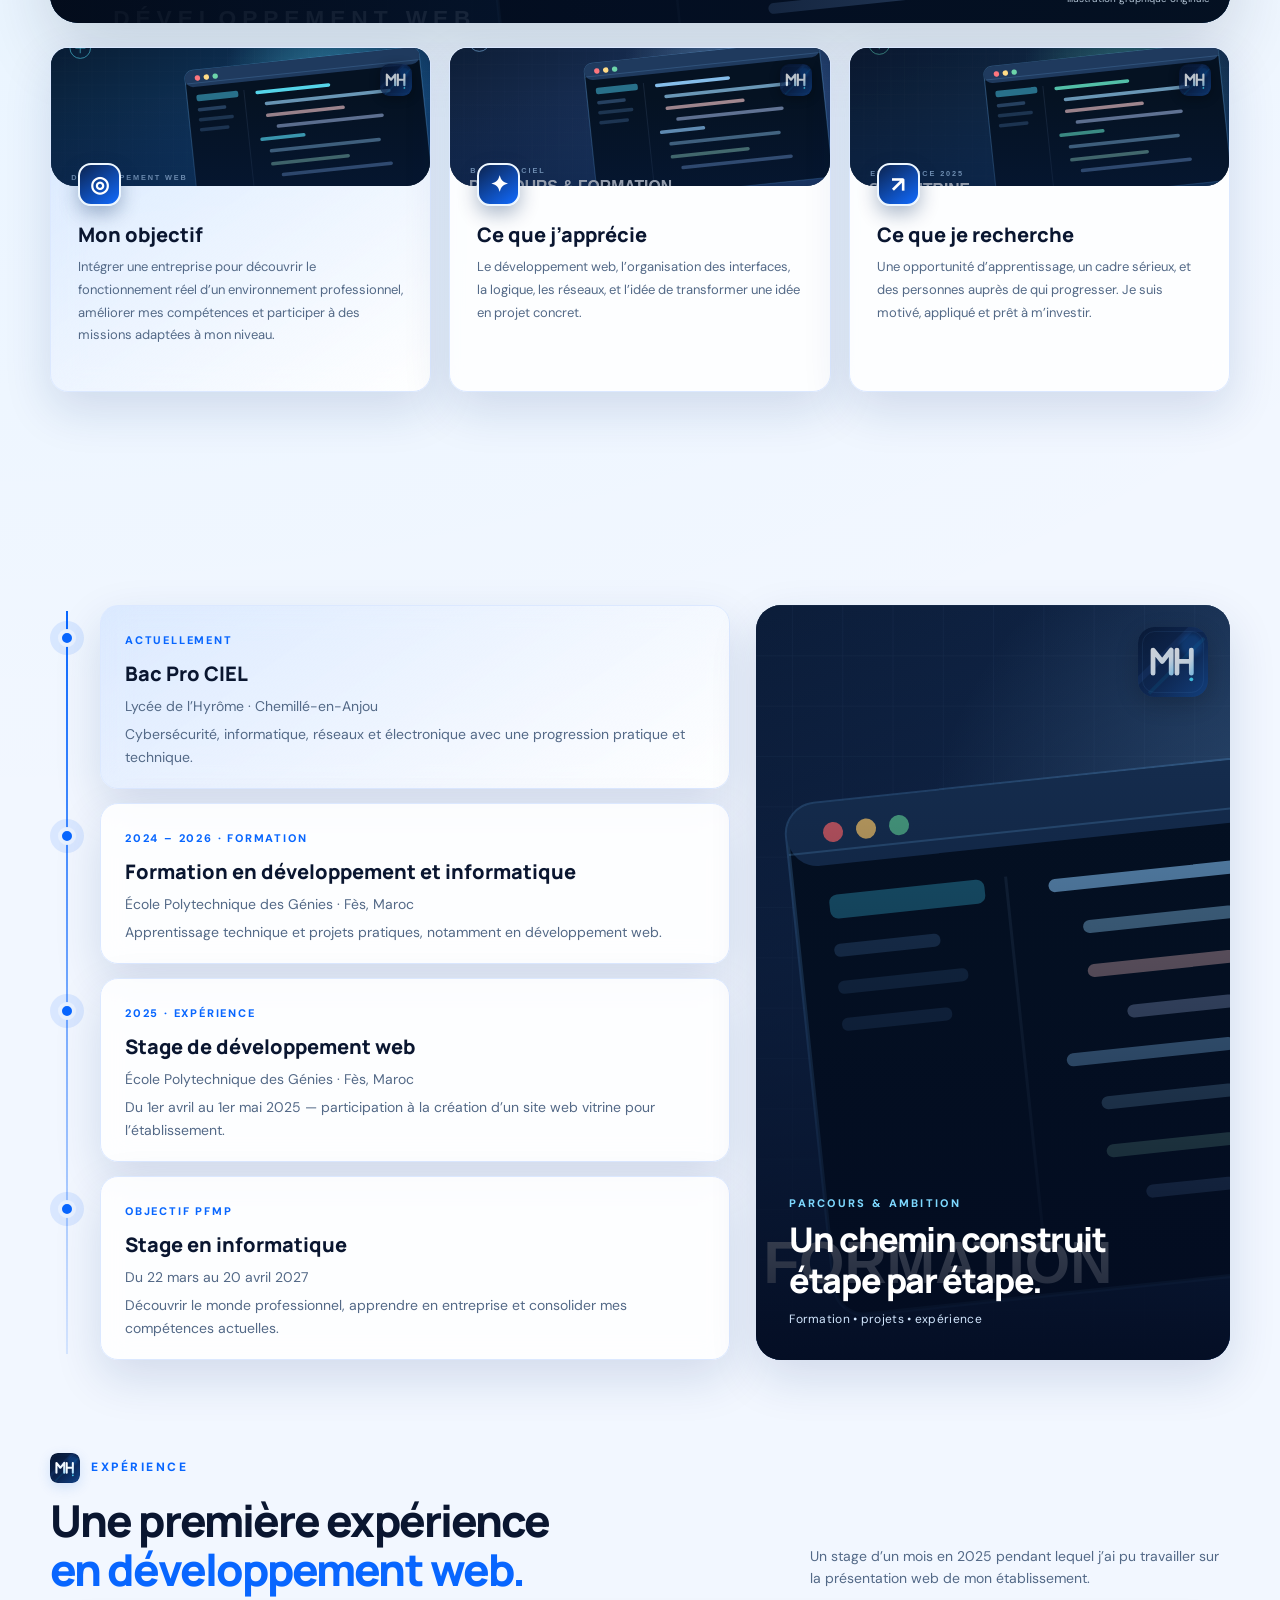
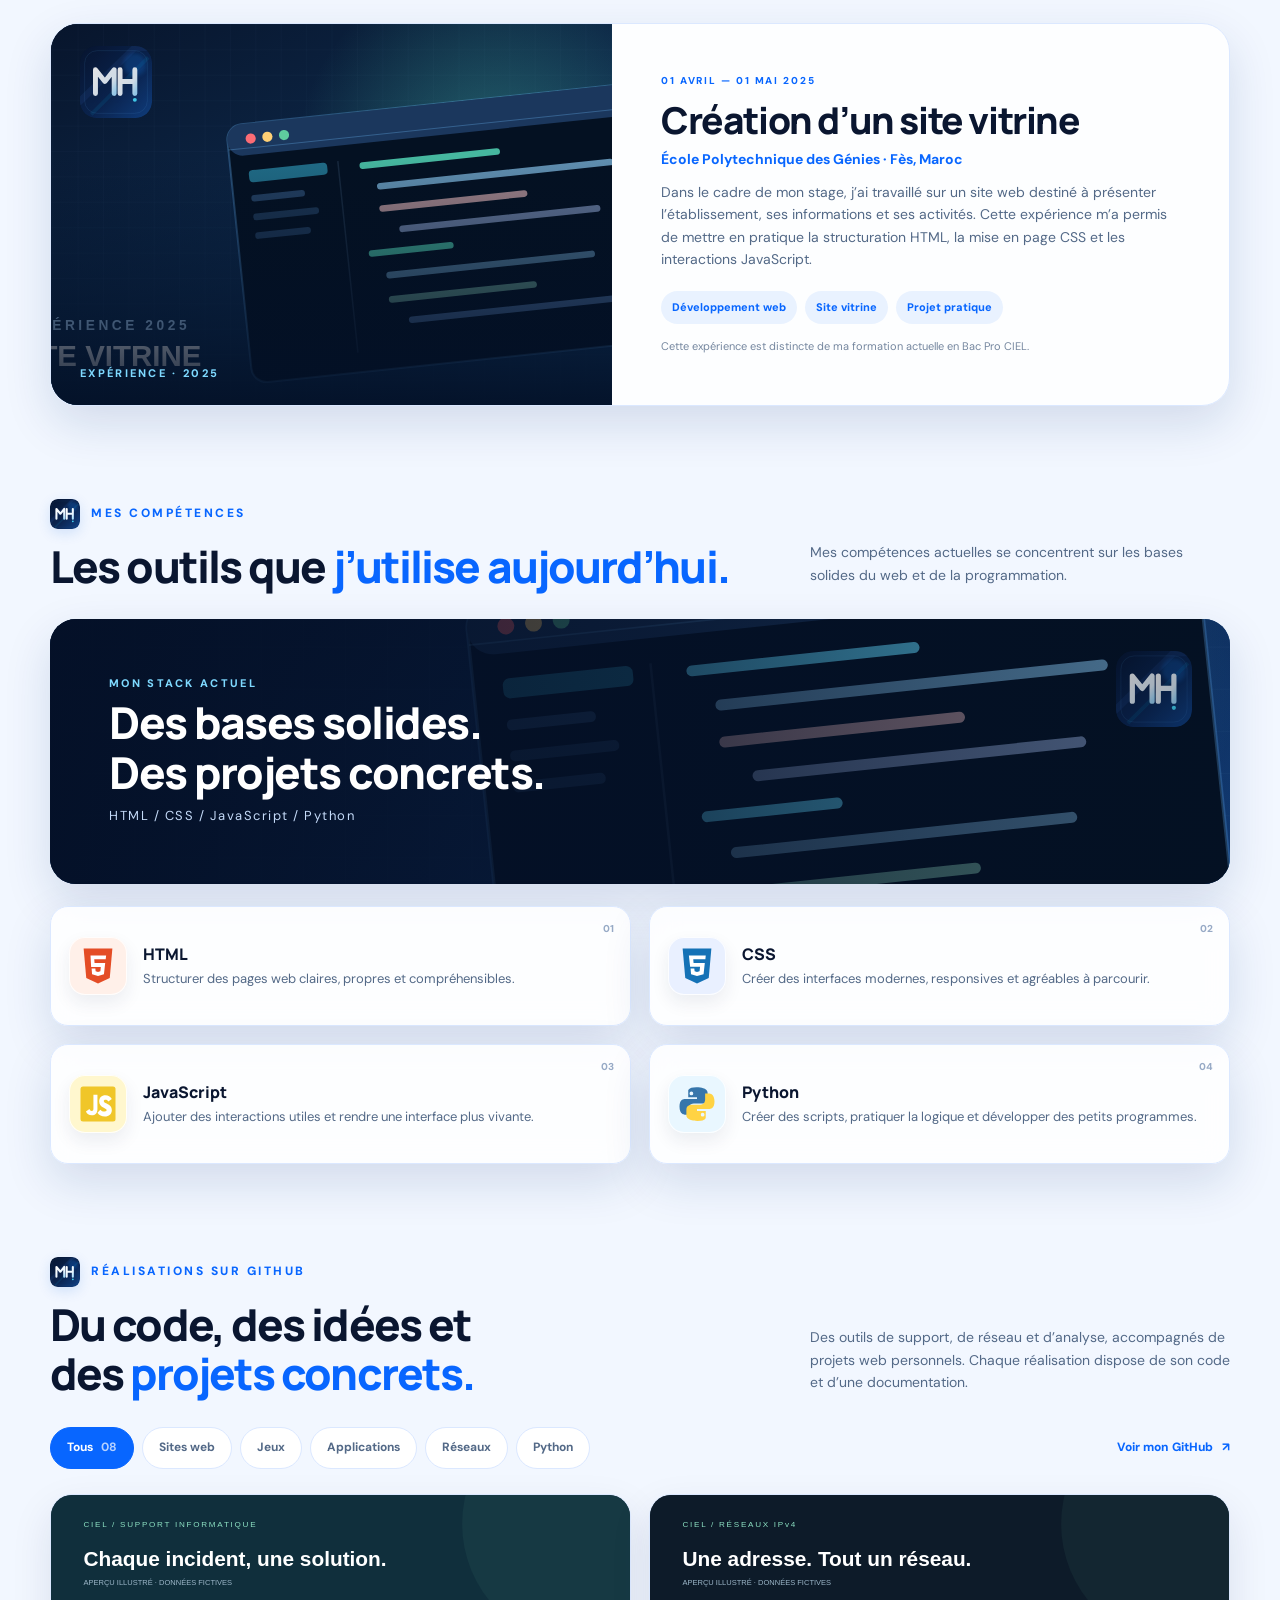
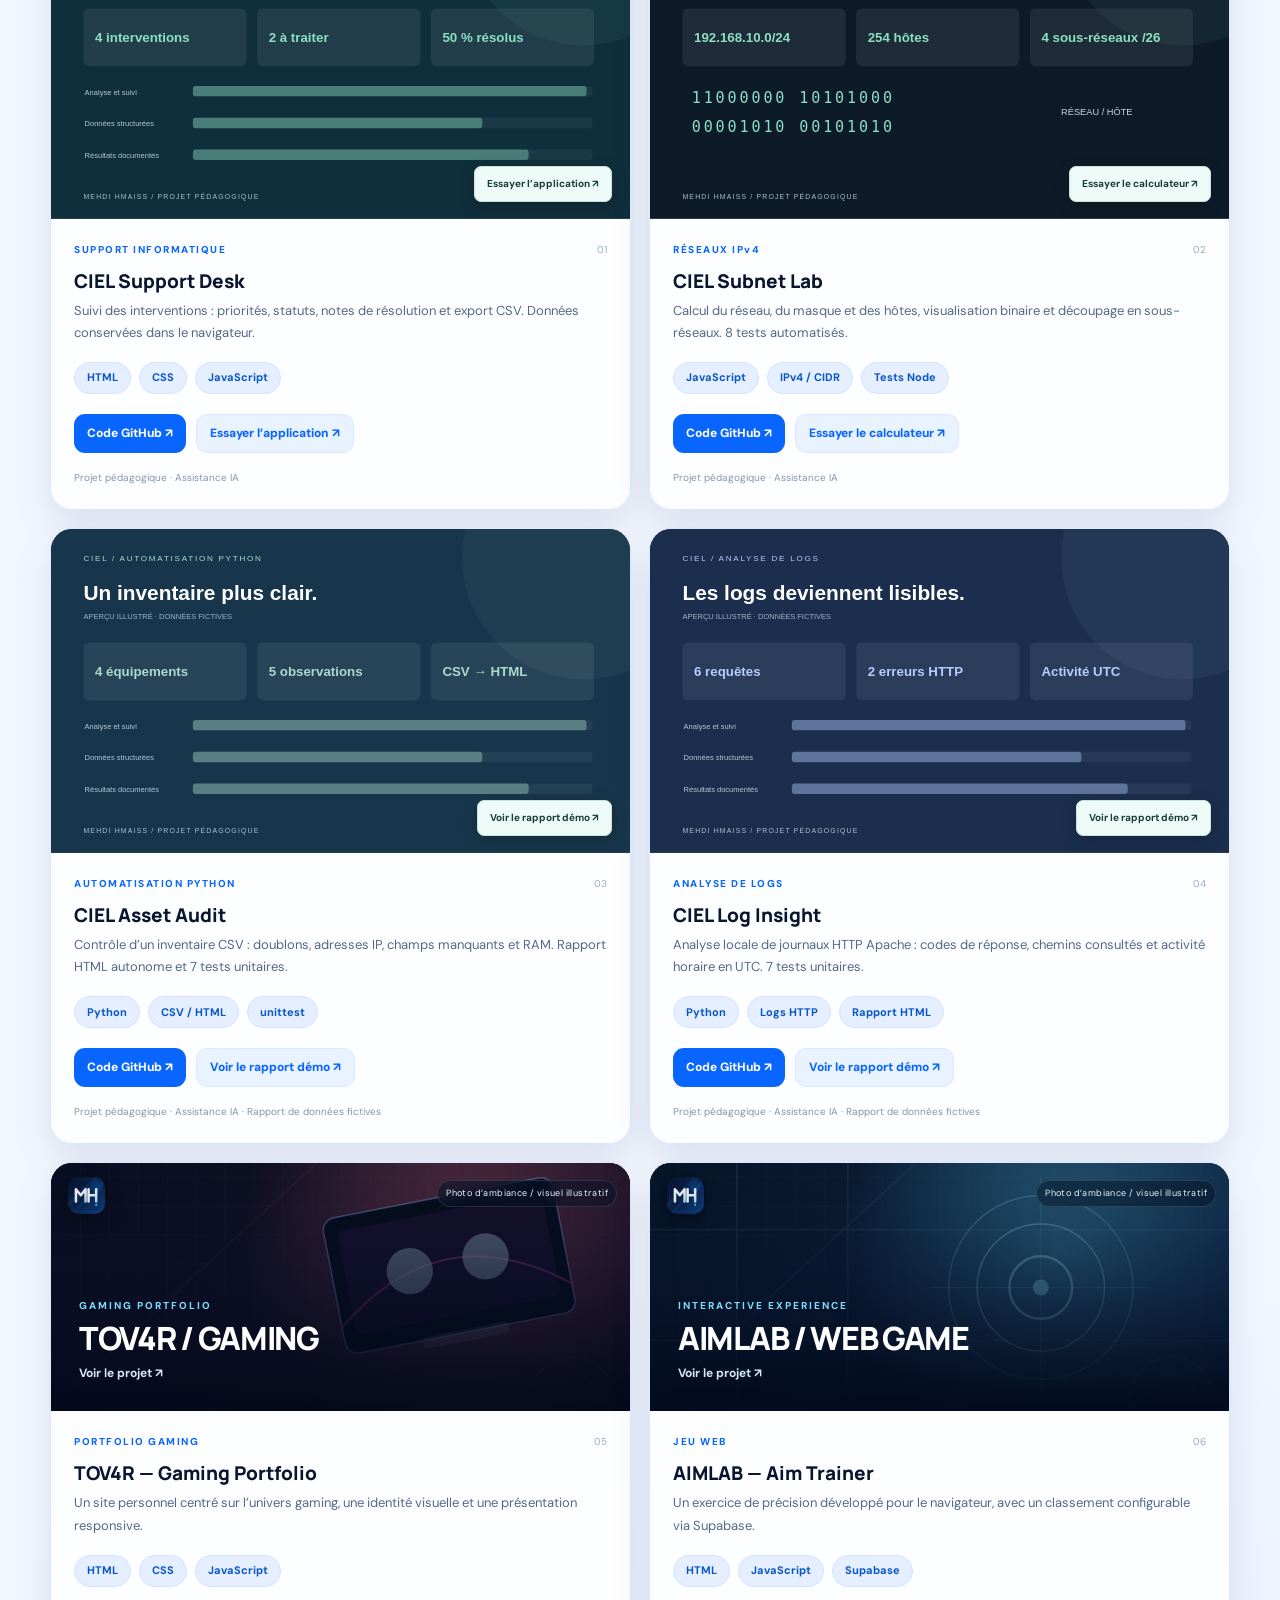
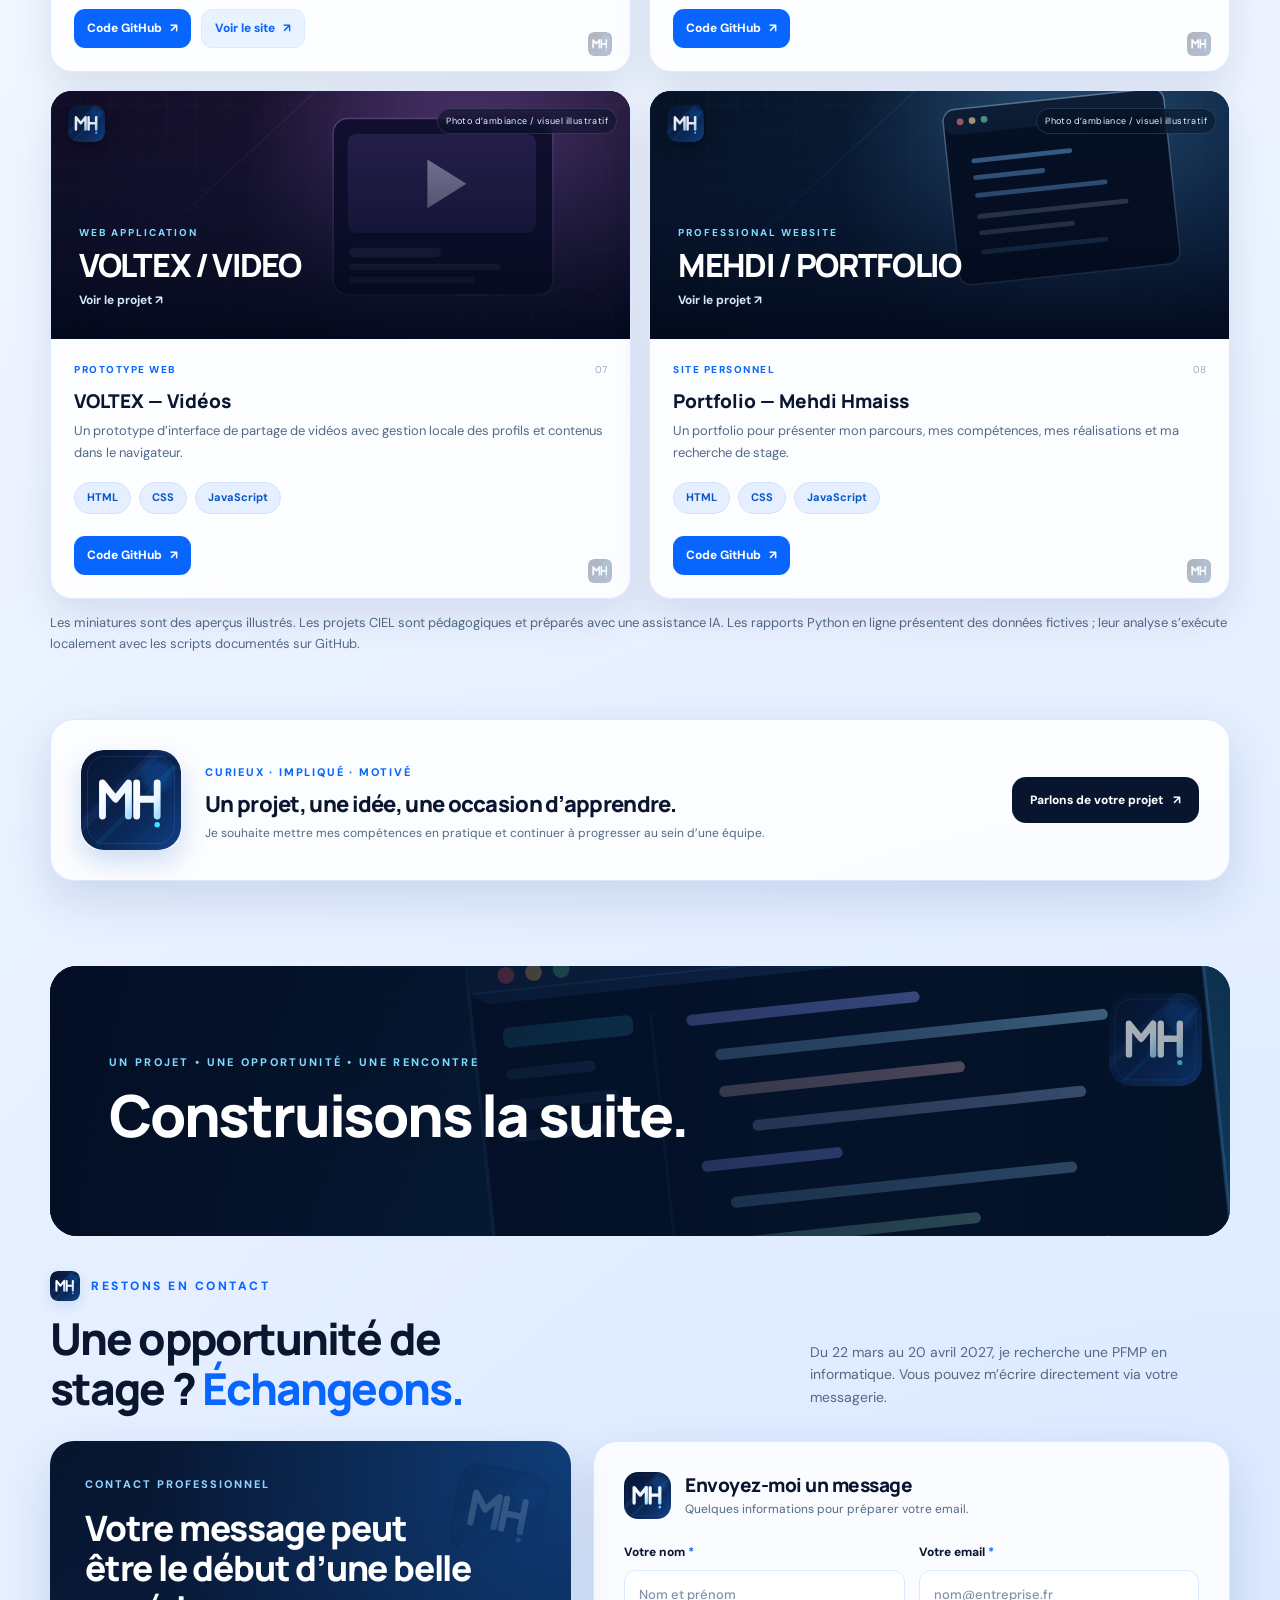
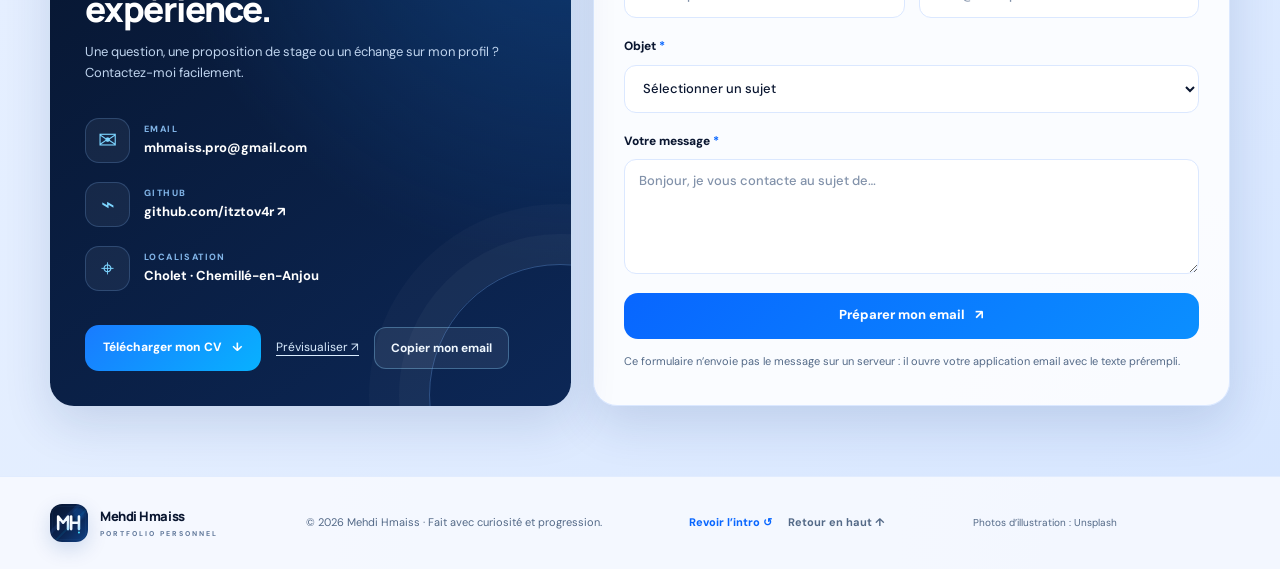
==== commit 591918ba: "Align hero brand and PFMP availability in a dedicated row" ====
--- a/index.html
+++ b/index.html
@@ -60,13 +60,14 @@
 <section class="hero" data-visual="cinematic" id="accueil"><img alt="" aria-hidden="true" class="hero-photo remote-photo" data-fallback="assets/workspace.jpg" data-local-alt="Illustration graphique sur le thème de l’informatique" decoding="async" fetchpriority="high" src="https://images.unsplash.com/photo-1754548930550-be9fa88874f4?auto=format&amp;fit=crop&amp;w=1700&amp;q=82"/>
 <div class="hero-overlay"></div>
 <div class="wrap hero-grid">
-<div class="hero-copy reveal"><span aria-hidden="true" class="hero-brand-signature"><img alt="" loading="lazy" src="assets/branding/mh-logo.svg"/></span>
-<div class="availability">
-<i></i>
-                    Disponible pour une PFMP du 22 mars au 20 avril 2027
-                </div>
+<div class="hero-copy reveal">
+<div class="hero-intro-row">
+  <span aria-hidden="true" class="hero-brand-signature"><img alt="" src="assets/branding/mh-logo.svg"/></span>
+  <div class="availability"><i aria-hidden="true"></i><span>Disponible pour une PFMP du 22 mars au 20 avril 2027</span></div>
+</div>
 <p class="kicker">BONJOUR, JE SUIS</p>
-<div class="hero-overline"><span class="signal-dot"></span> PORTFOLIO 2026 / 2027 <span class="overline-rule"></span> DÉVELOPPEMENT &amp; INFORMATIQUE</div><h1>Mehdi <span>Hmaiss.</span></h1>
+<div class="hero-overline"><span class="signal-dot"></span> PORTFOLIO 2026 / 2027 <span class="overline-rule"></span> DÉVELOPPEMENT &amp; INFORMATIQUE</div>
+<h1>Mehdi <span>Hmaiss.</span></h1>
 <h2>
                     Étudiant en Bac Pro CIEL<br/>
 <span class="rotating-role" data-words="Développement web,Réseaux,Programmation,Apprentissage continu" id="rotating-role">Développement web</span>
--- a/style.css
+++ b/style.css
@@ -2259,3 +2259,31 @@
 .ciel-project .ciel-project-note{font-size:10px;line-height:1.7;opacity:.7;margin:16px 0 0}
 .project-filters{flex-wrap:wrap}
 @media(prefers-reduced-motion:reduce){.ciel-preview img{transition:none}.ciel-preview:hover img{transform:none}}
+
+
+/* Hero photo framing: keep its built-in right-side information panel visible. */
+/* The source workspace.jpg has its Bac Pro / Chemillé / Développeur Web
+   information on the right. Centered object-fit:cover used to cut it off. */
+.hero-visual .workspace {
+  object-position: 89% center;
+}
+.hero-visual .floating-main {
+  right: auto;
+  left: 16px;
+  bottom: 52px;
+  max-width: calc(100% - 32px);
+}
+.hero-visual .floating-mini {
+  left: 16px;
+  top: 16px;
+}
+@media (max-width: 760px) {
+  .hero-visual .workspace { object-position: 93% center; }
+  .hero-visual .floating-main {
+    right: auto;
+    left: 9px;
+    bottom: 42px;
+    max-width: calc(100% - 18px);
+  }
+  .hero-visual .floating-mini { left: 10px; top: 10px; }
+}
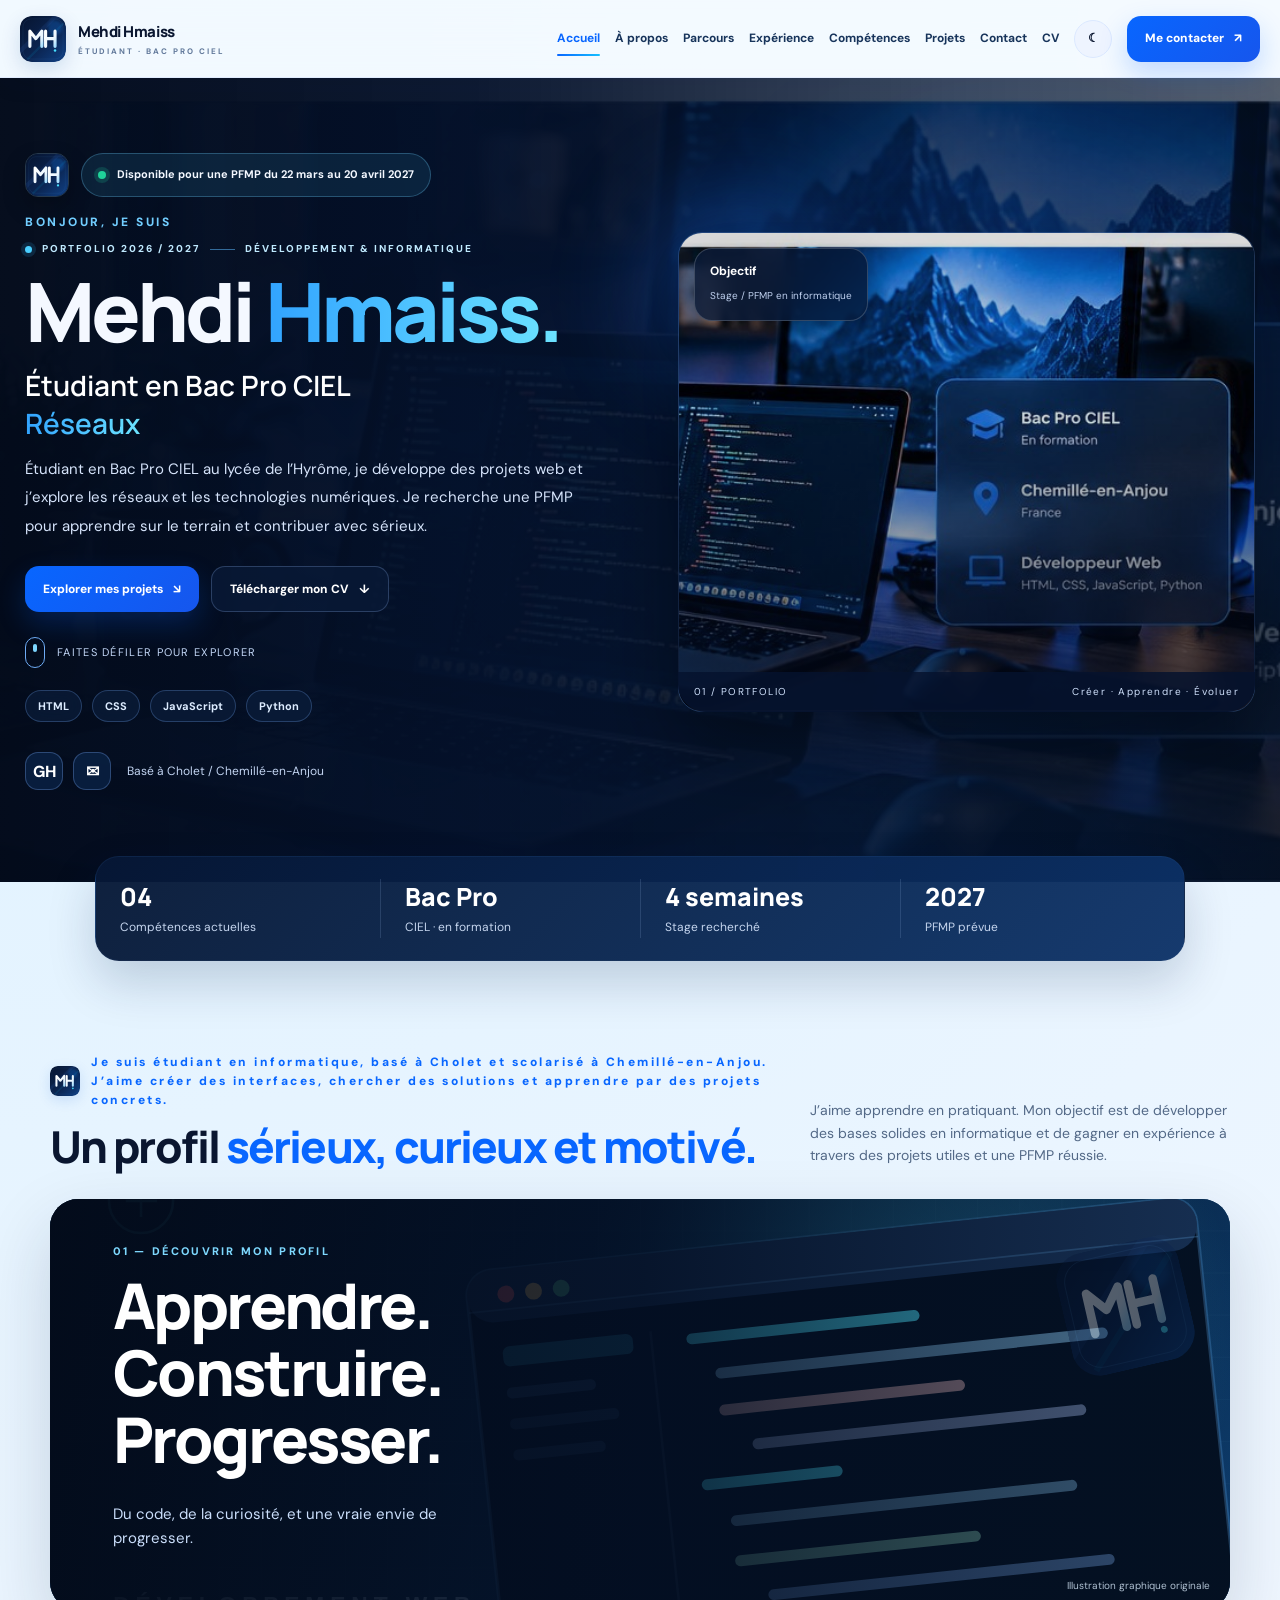
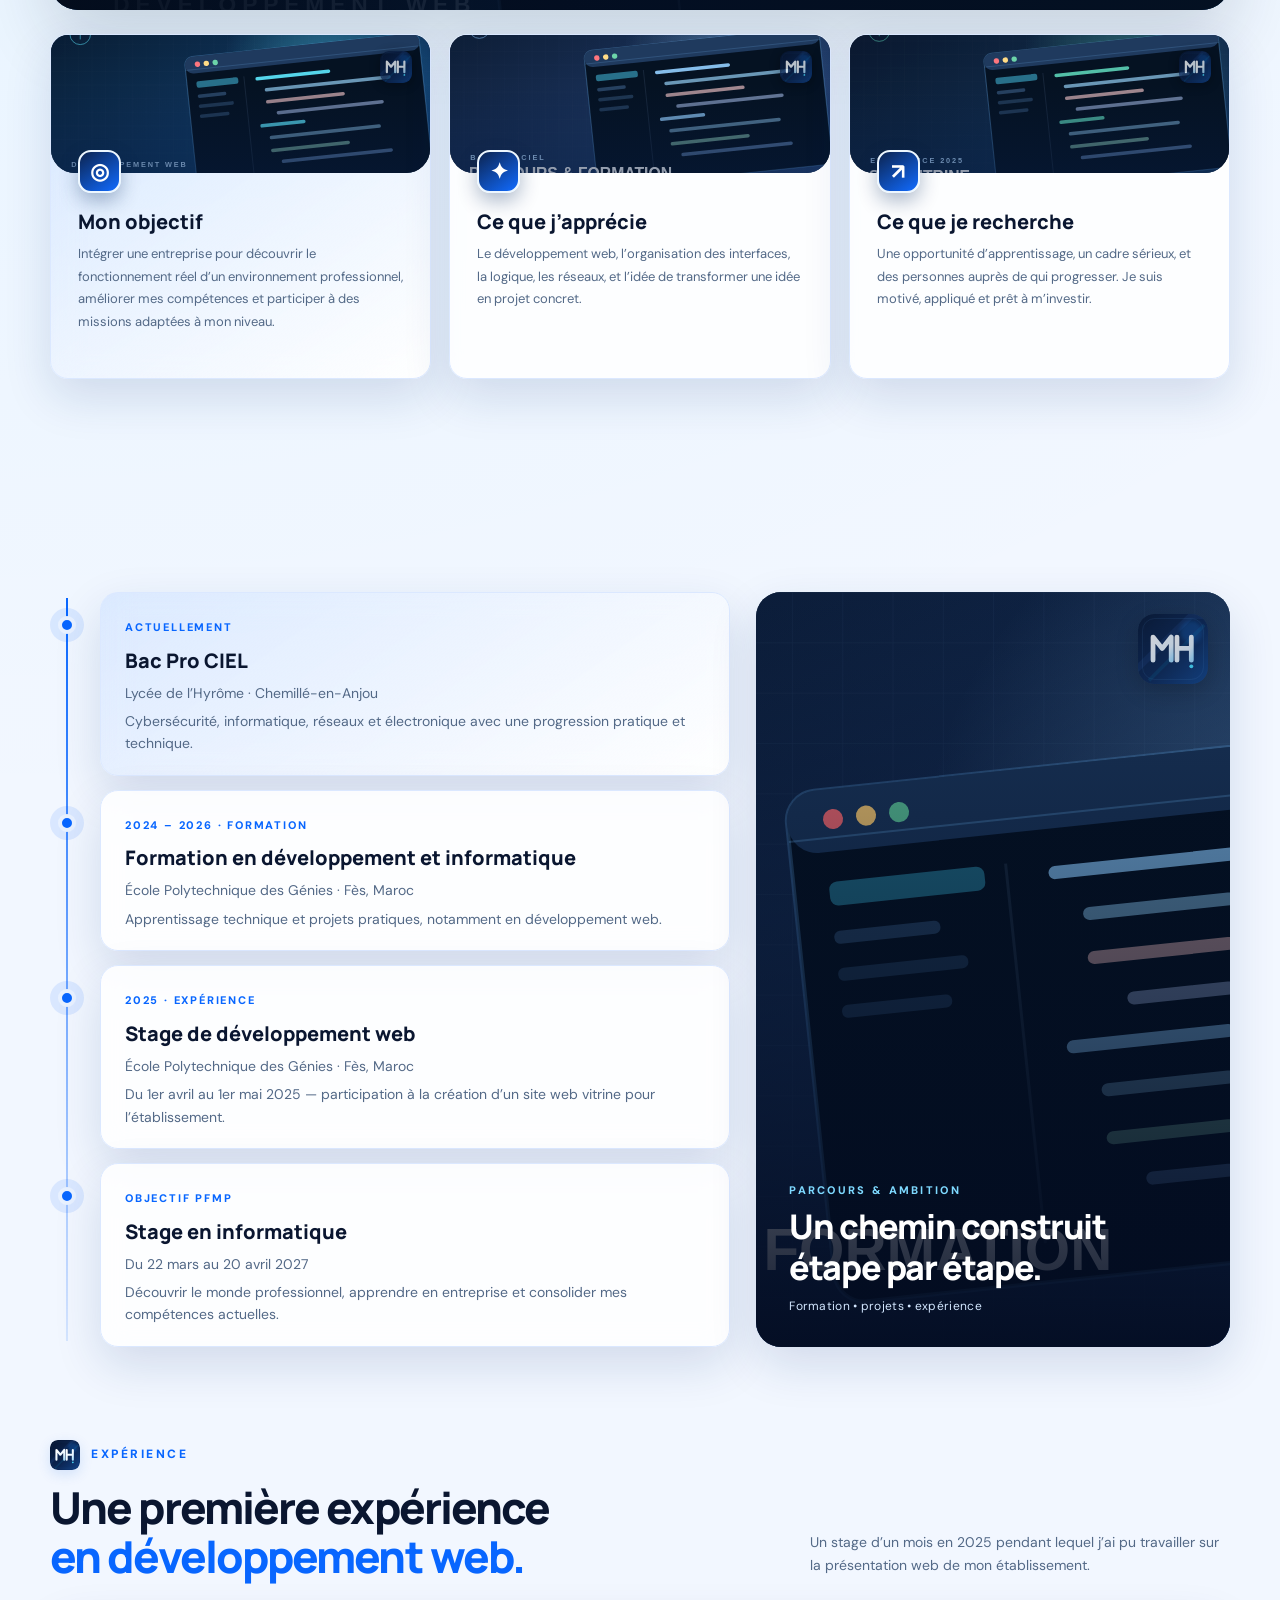
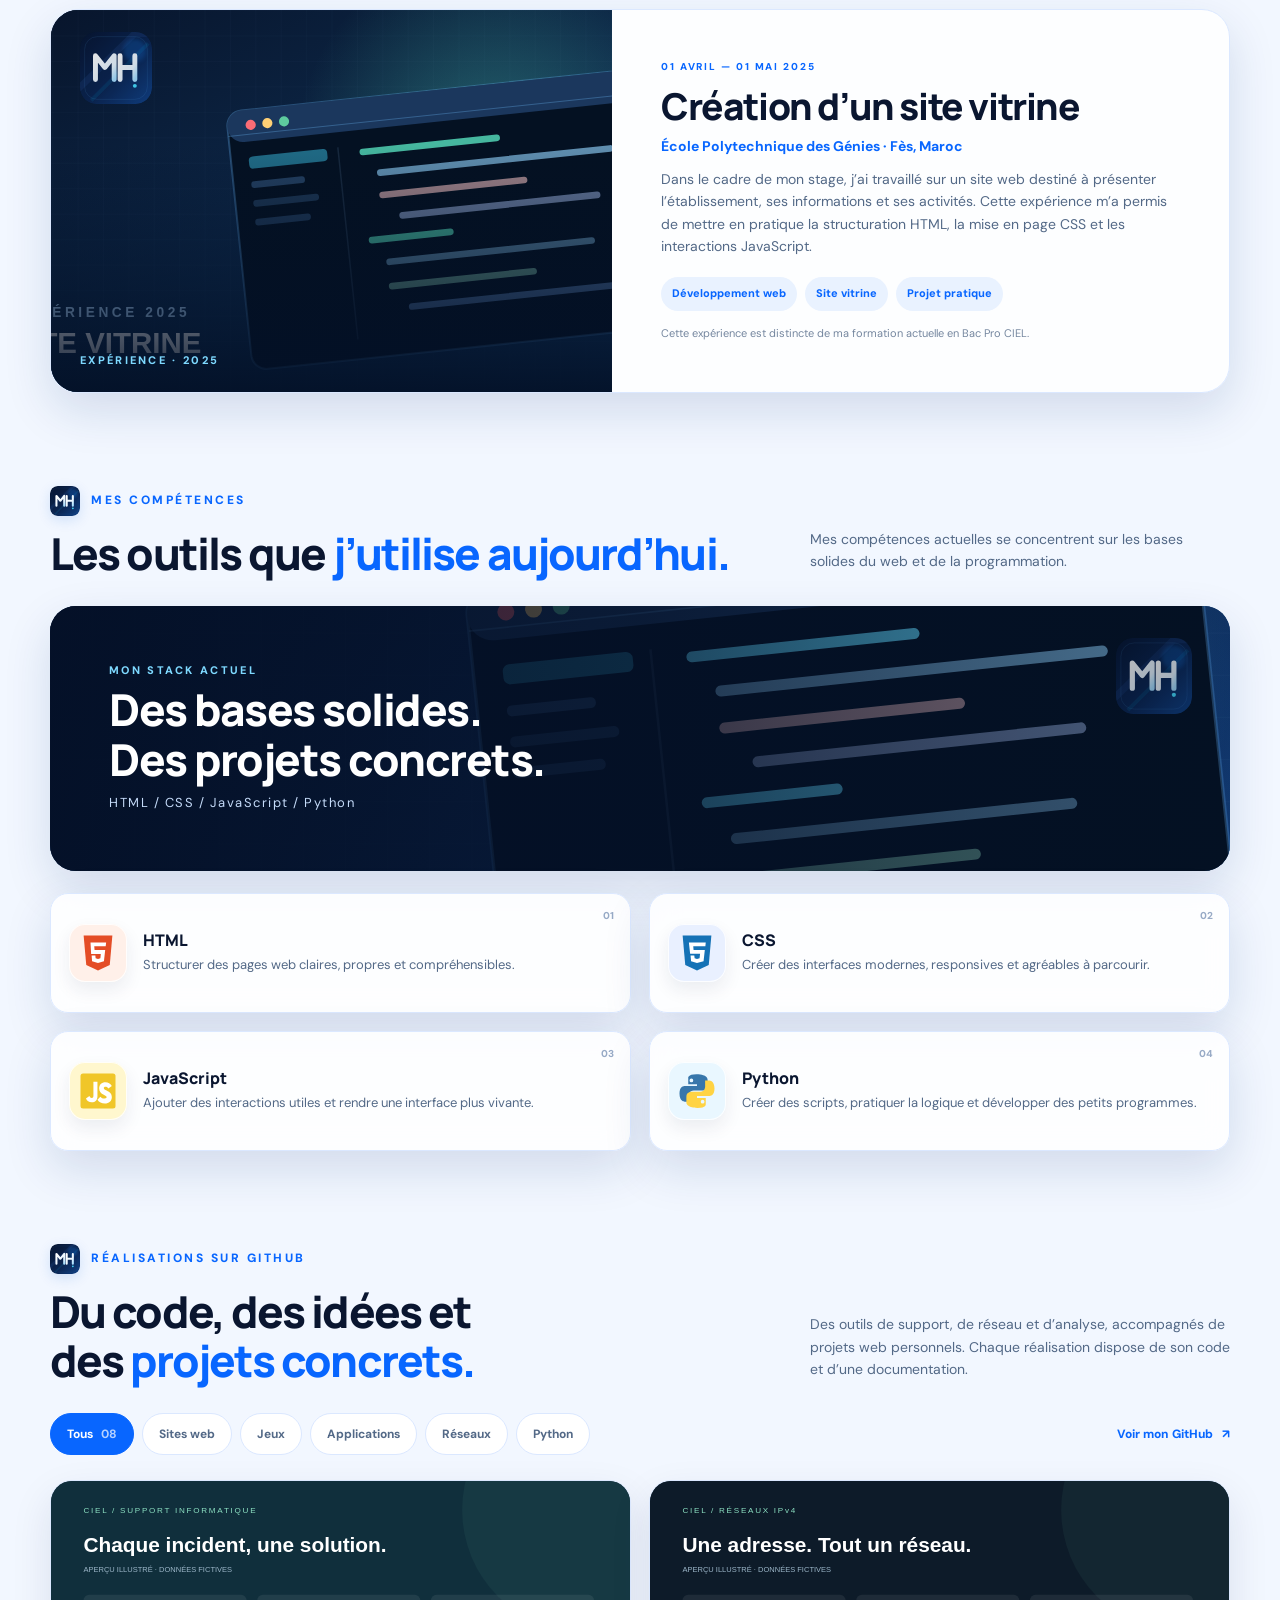
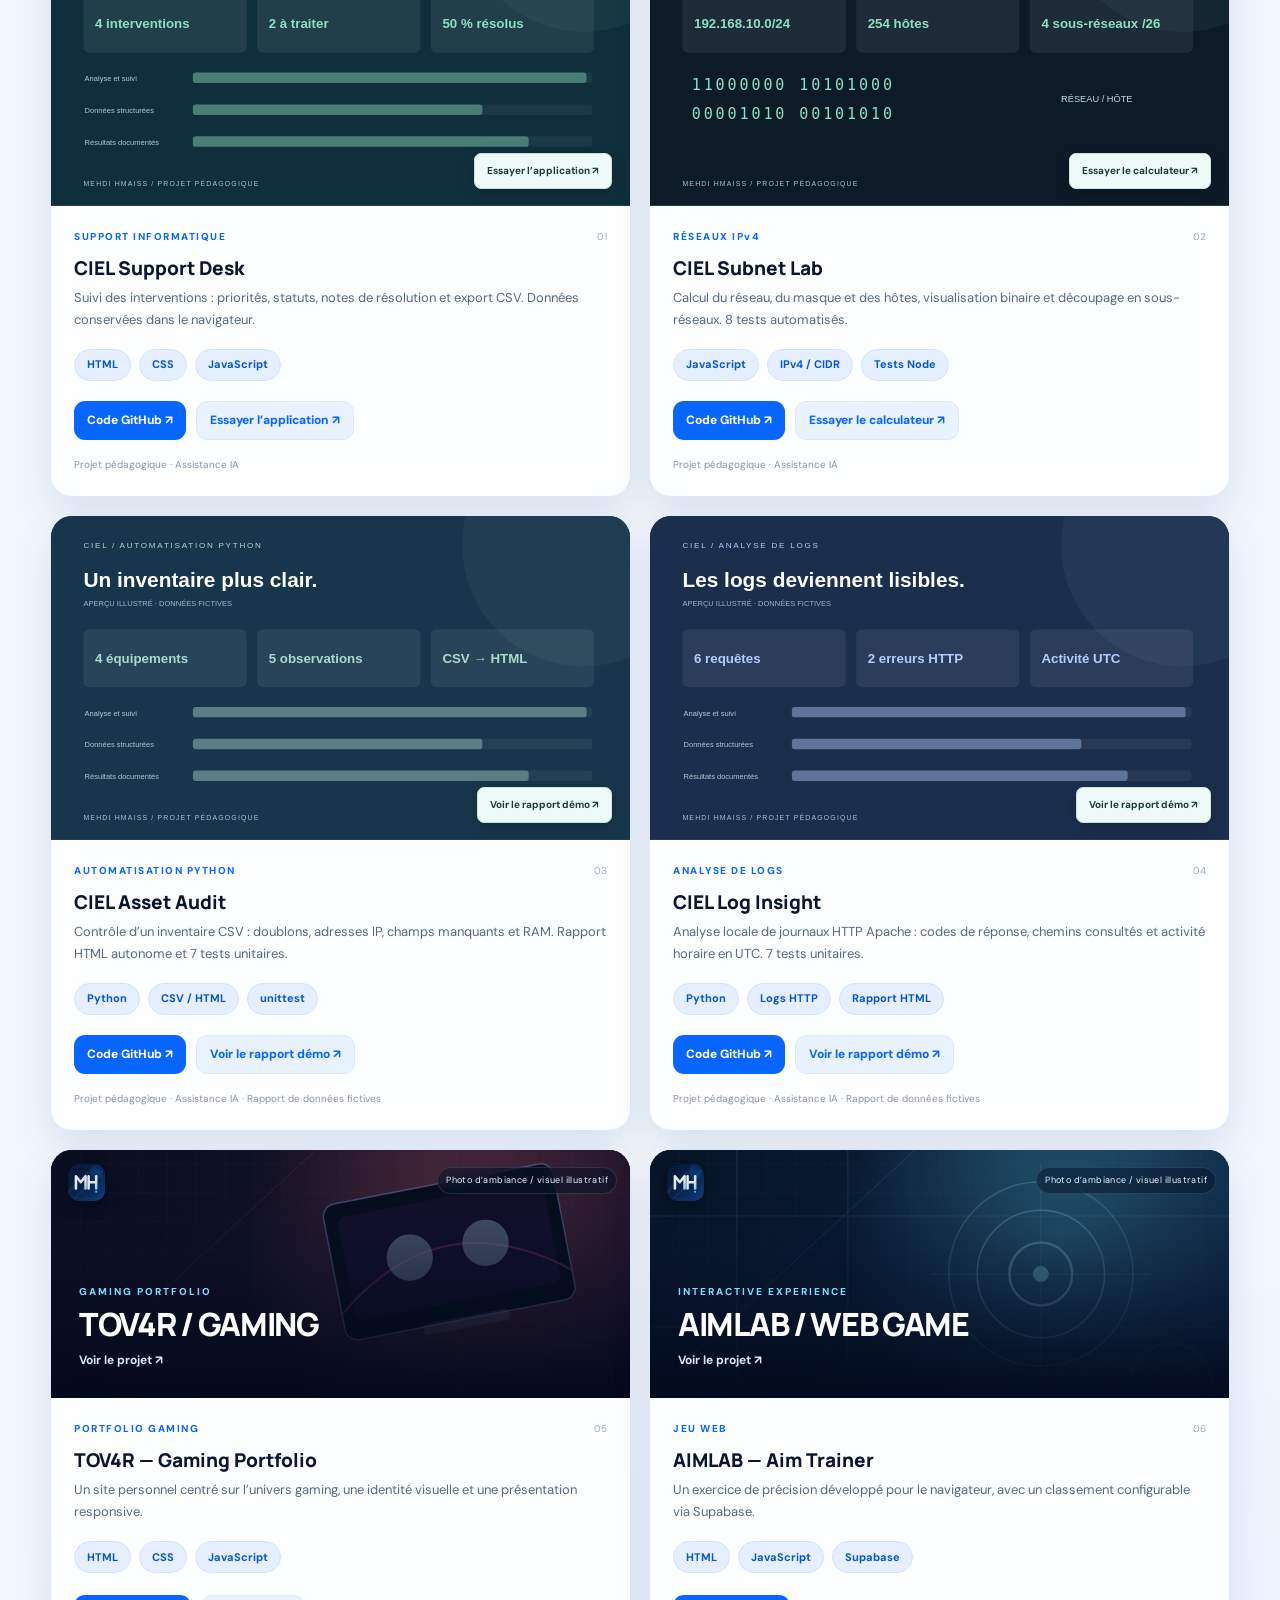
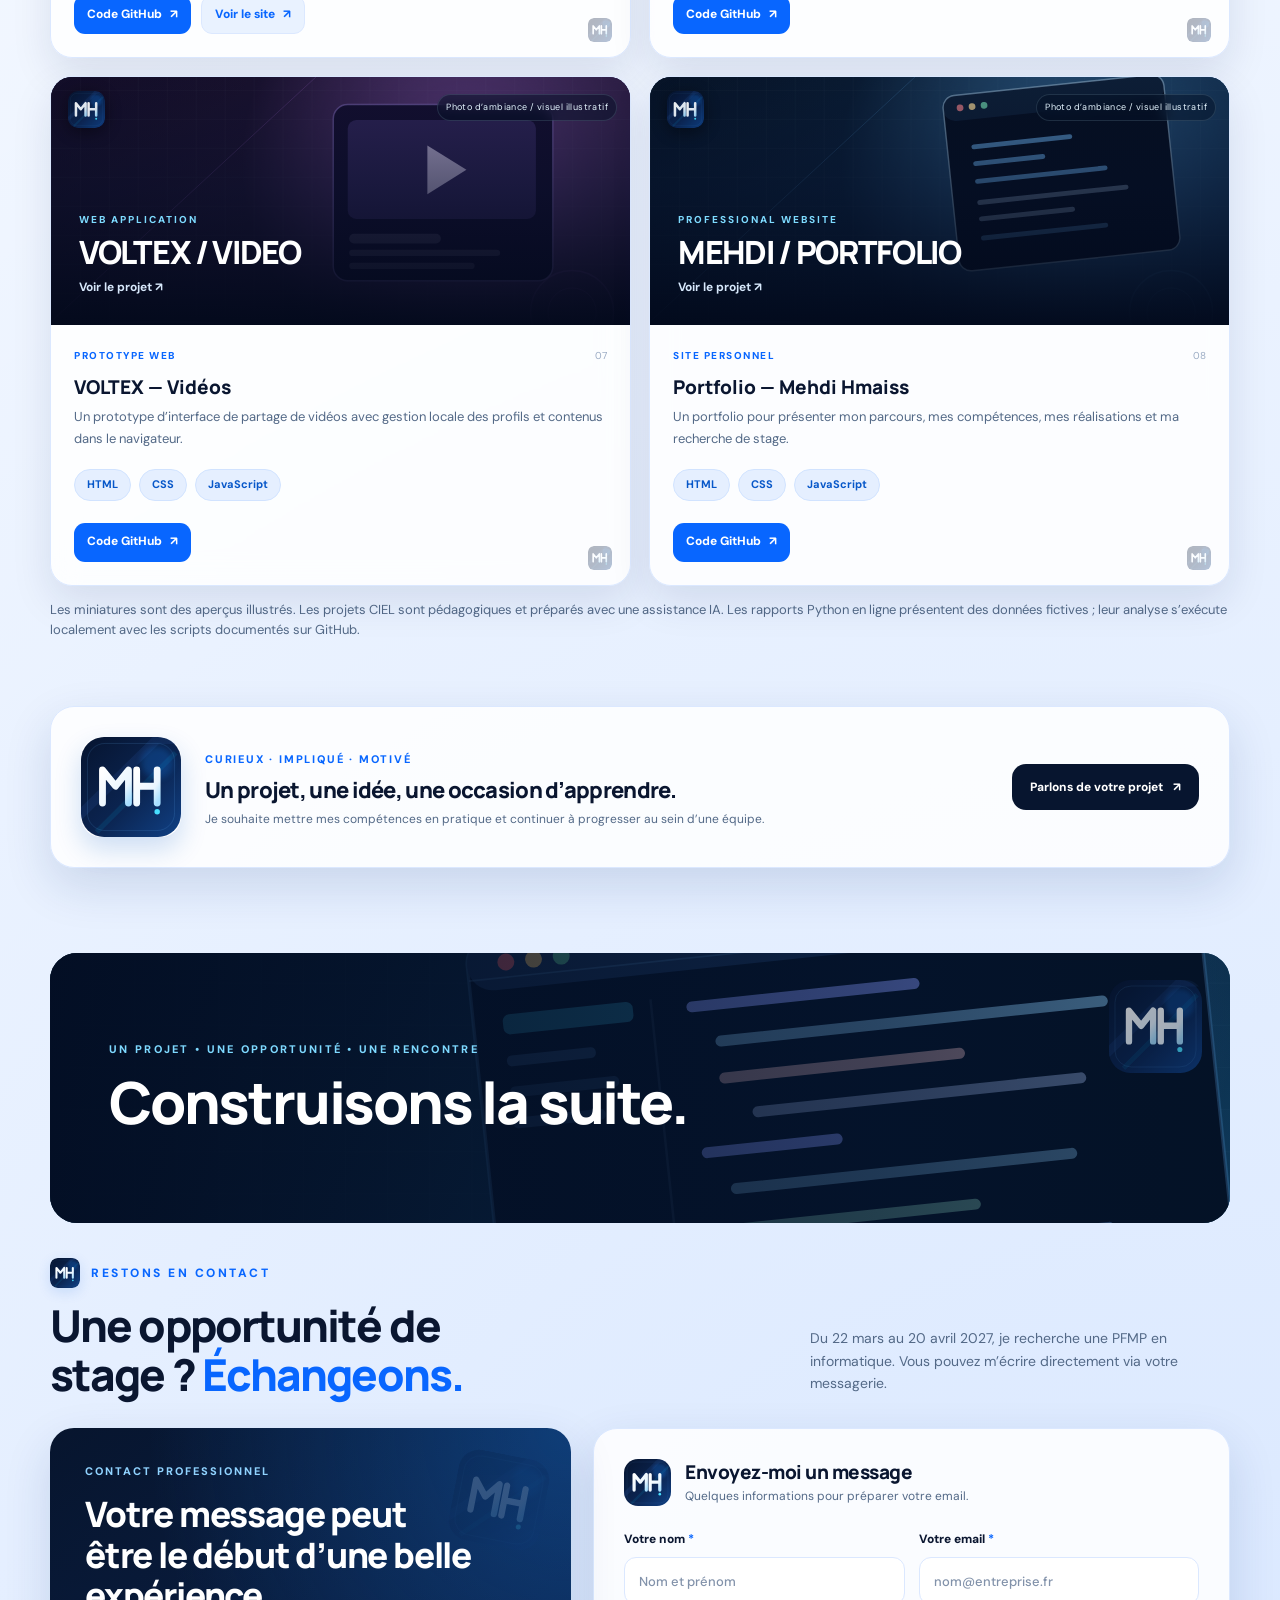
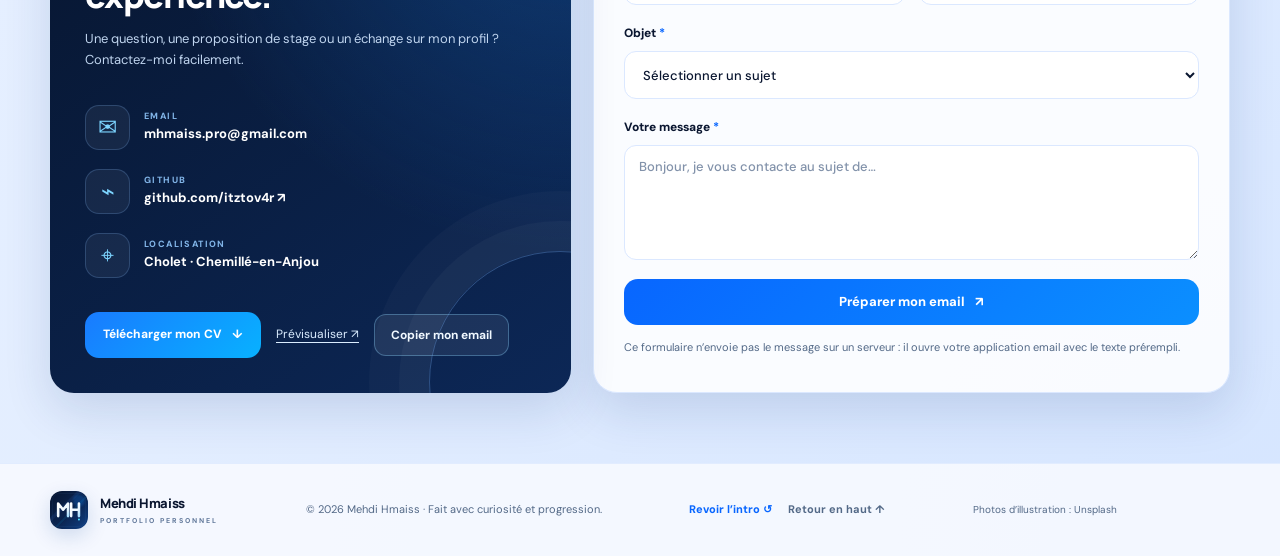
==== commit b9bf0d4d: "Remove duplicate development overlay from hero photo" ====
--- a/index.html
+++ b/index.html
@@ -93,14 +93,6 @@
 <div class="hero-visual reveal">
 <div class="visual-glow"></div>
 <img alt="Photographie d’illustration d’un espace informatique" class="workspace" src="assets/workspace.jpg"/>
-<div class="floating-card floating-main">
-<span class="floating-icon">⌘</span>
-<div>
-<strong>Développement web</strong>
-<small>HTML · CSS · JavaScript · Python</small>
-</div>
-<span class="online-dot"></span>
-</div>
 <div class="floating-card floating-mini">
 <div>
 <strong>Objectif</strong>
--- a/style.css
+++ b/style.css
@@ -2287,3 +2287,69 @@
   }
   .hero-visual .floating-mini { left: 10px; top: 10px; }
 }
+
+
+/* Hero header alignment fix: grouped identity row and controlled rhythm. */
+.hero-copy .hero-intro-row {
+  display: flex;
+  align-items: center;
+  flex-wrap: wrap;
+  gap: 12px;
+  margin: 0 0 17px;
+}
+.hero-copy .hero-intro-row .hero-brand-signature {
+  display: inline-flex;
+  flex: 0 0 44px;
+  width: 44px;
+  height: 44px;
+  margin: 0;
+  vertical-align: middle;
+}
+.hero-copy .hero-intro-row .availability {
+  display: inline-flex;
+  min-height: 44px;
+  max-width: min(100%, 500px);
+  margin: 0;
+  padding: 10px 16px;
+  align-items: center;
+  gap: 11px;
+  line-height: 1.4;
+  white-space: normal;
+}
+.hero-copy .hero-intro-row .availability i {
+  flex: 0 0 8px;
+  display: block;
+}
+.hero-copy > .kicker {
+  margin: 0 0 10px;
+  line-height: 1.45;
+}
+.hero-copy > .hero-overline {
+  margin: 0 0 15px;
+  line-height: 1.55;
+  column-gap: 10px;
+  row-gap: 5px;
+}
+@media (max-width: 760px) {
+  .hero-copy .hero-intro-row { gap: 9px; margin-bottom: 14px; }
+  .hero-copy .hero-intro-row .hero-brand-signature {
+    flex-basis: 37px;
+    width: 37px;
+    height: 37px;
+  }
+  .hero-copy .hero-intro-row .availability {
+    flex: 1 1 230px;
+    min-height: 37px;
+    padding: 9px 11px;
+    font-size: 10px;
+  }
+  .hero-copy > .kicker { margin-bottom: 8px; }
+  .hero-copy > .hero-overline {
+    margin-bottom: 12px;
+    letter-spacing: 1.2px;
+    font-size: 9px;
+  }
+}
+@media (max-width: 390px) {
+  .hero-copy .hero-intro-row .availability { flex-basis: 100%; }
+}
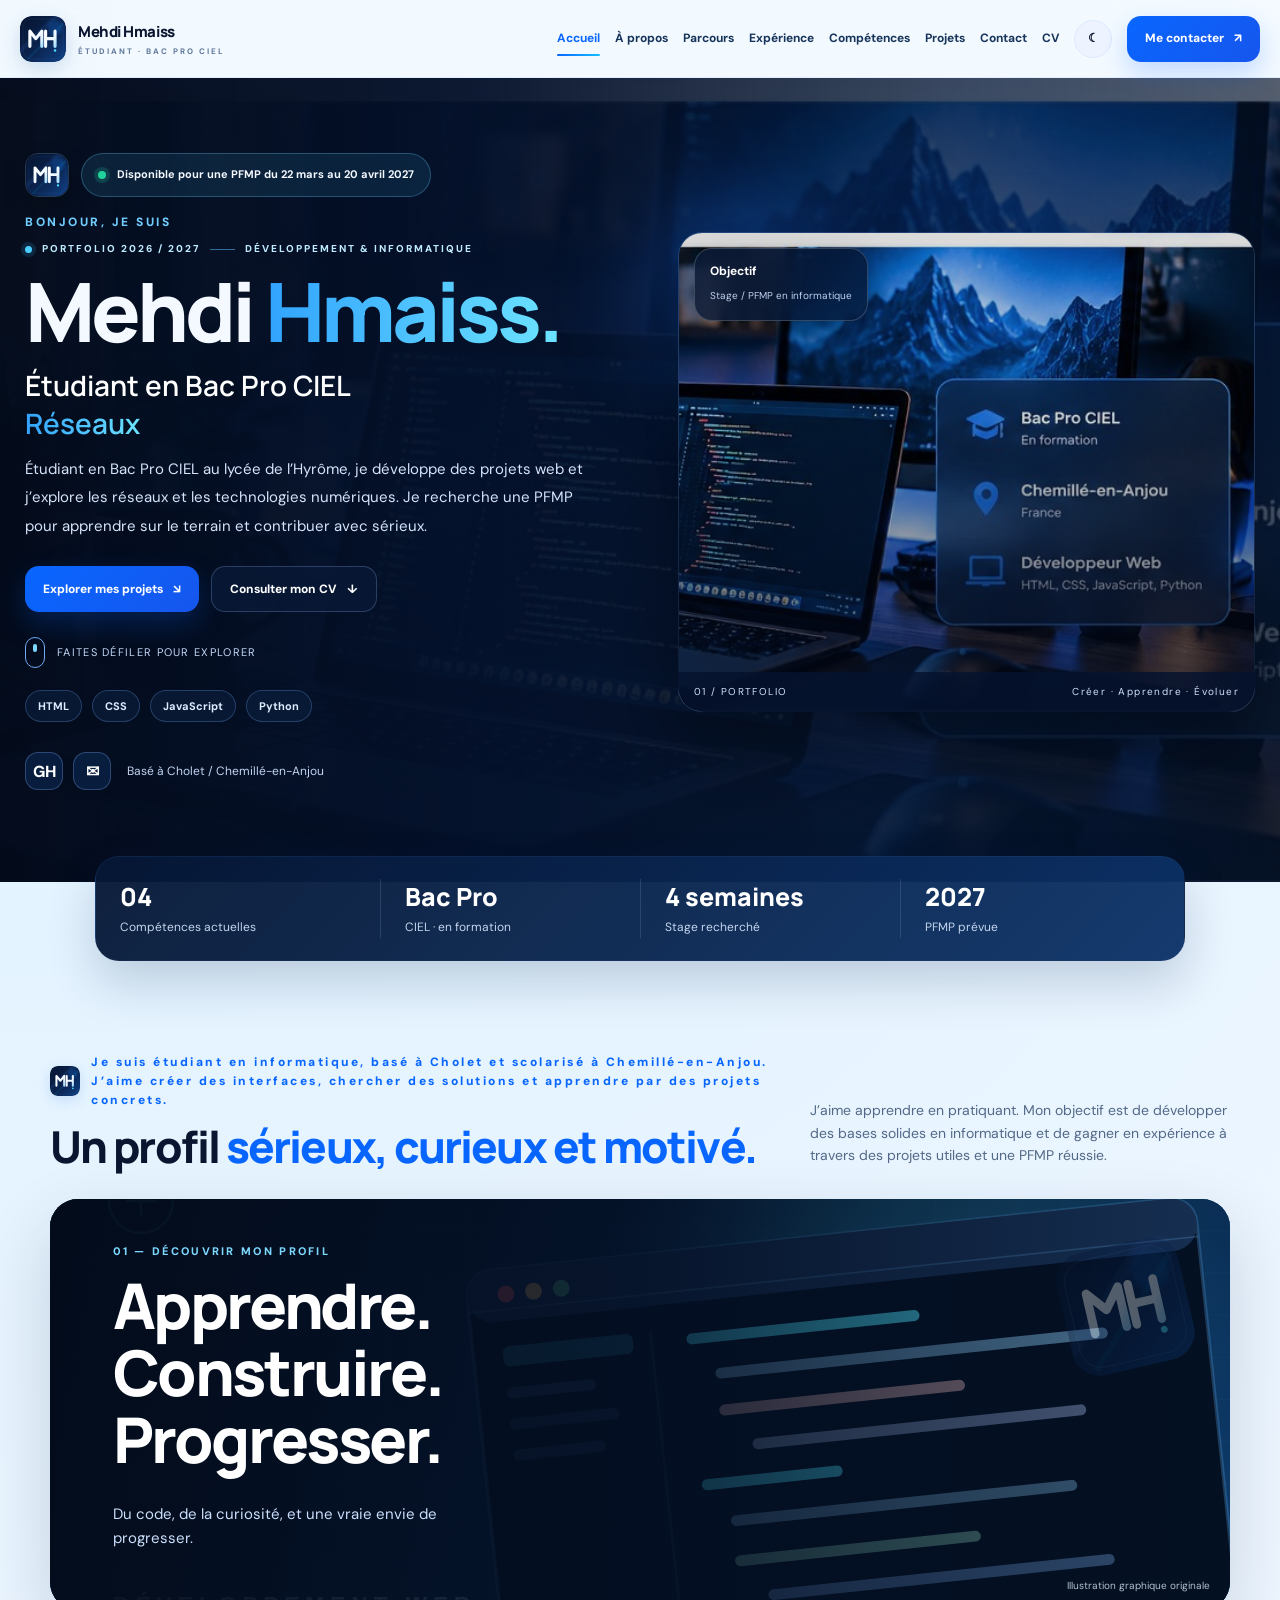
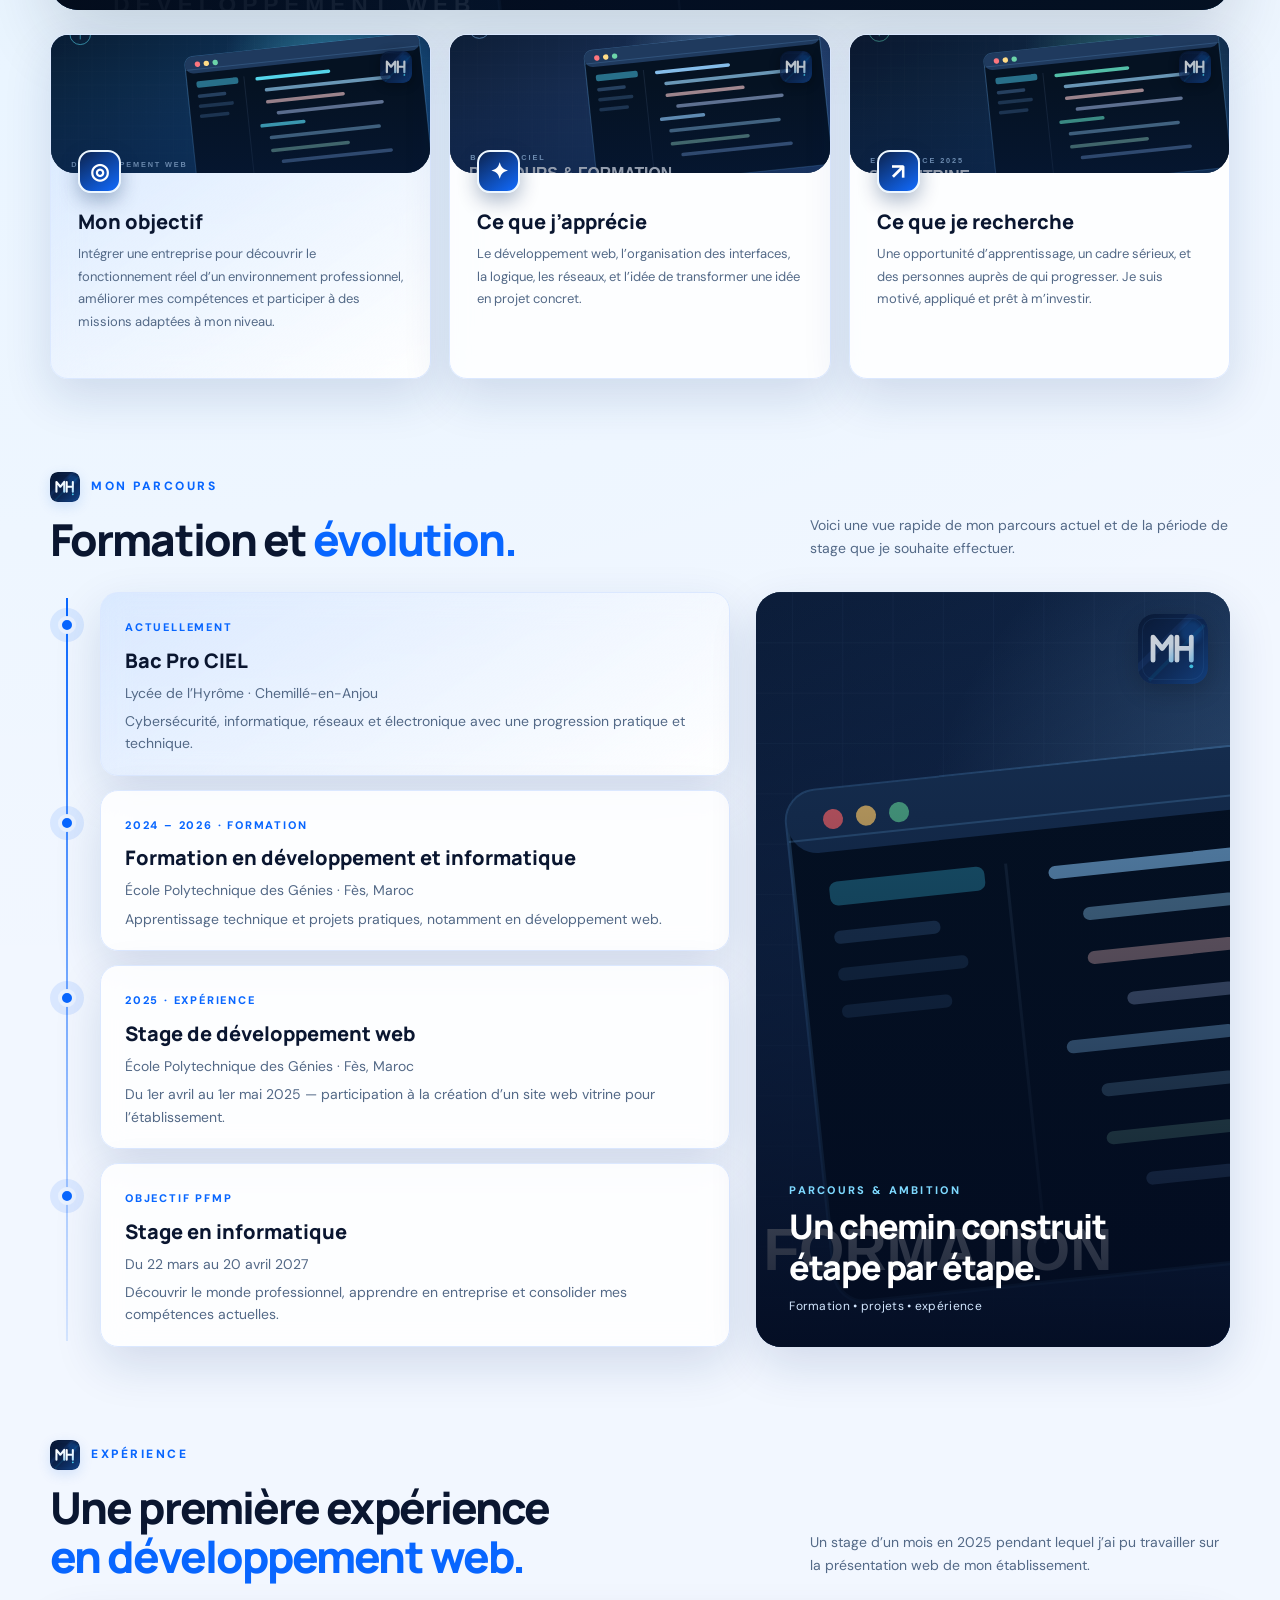
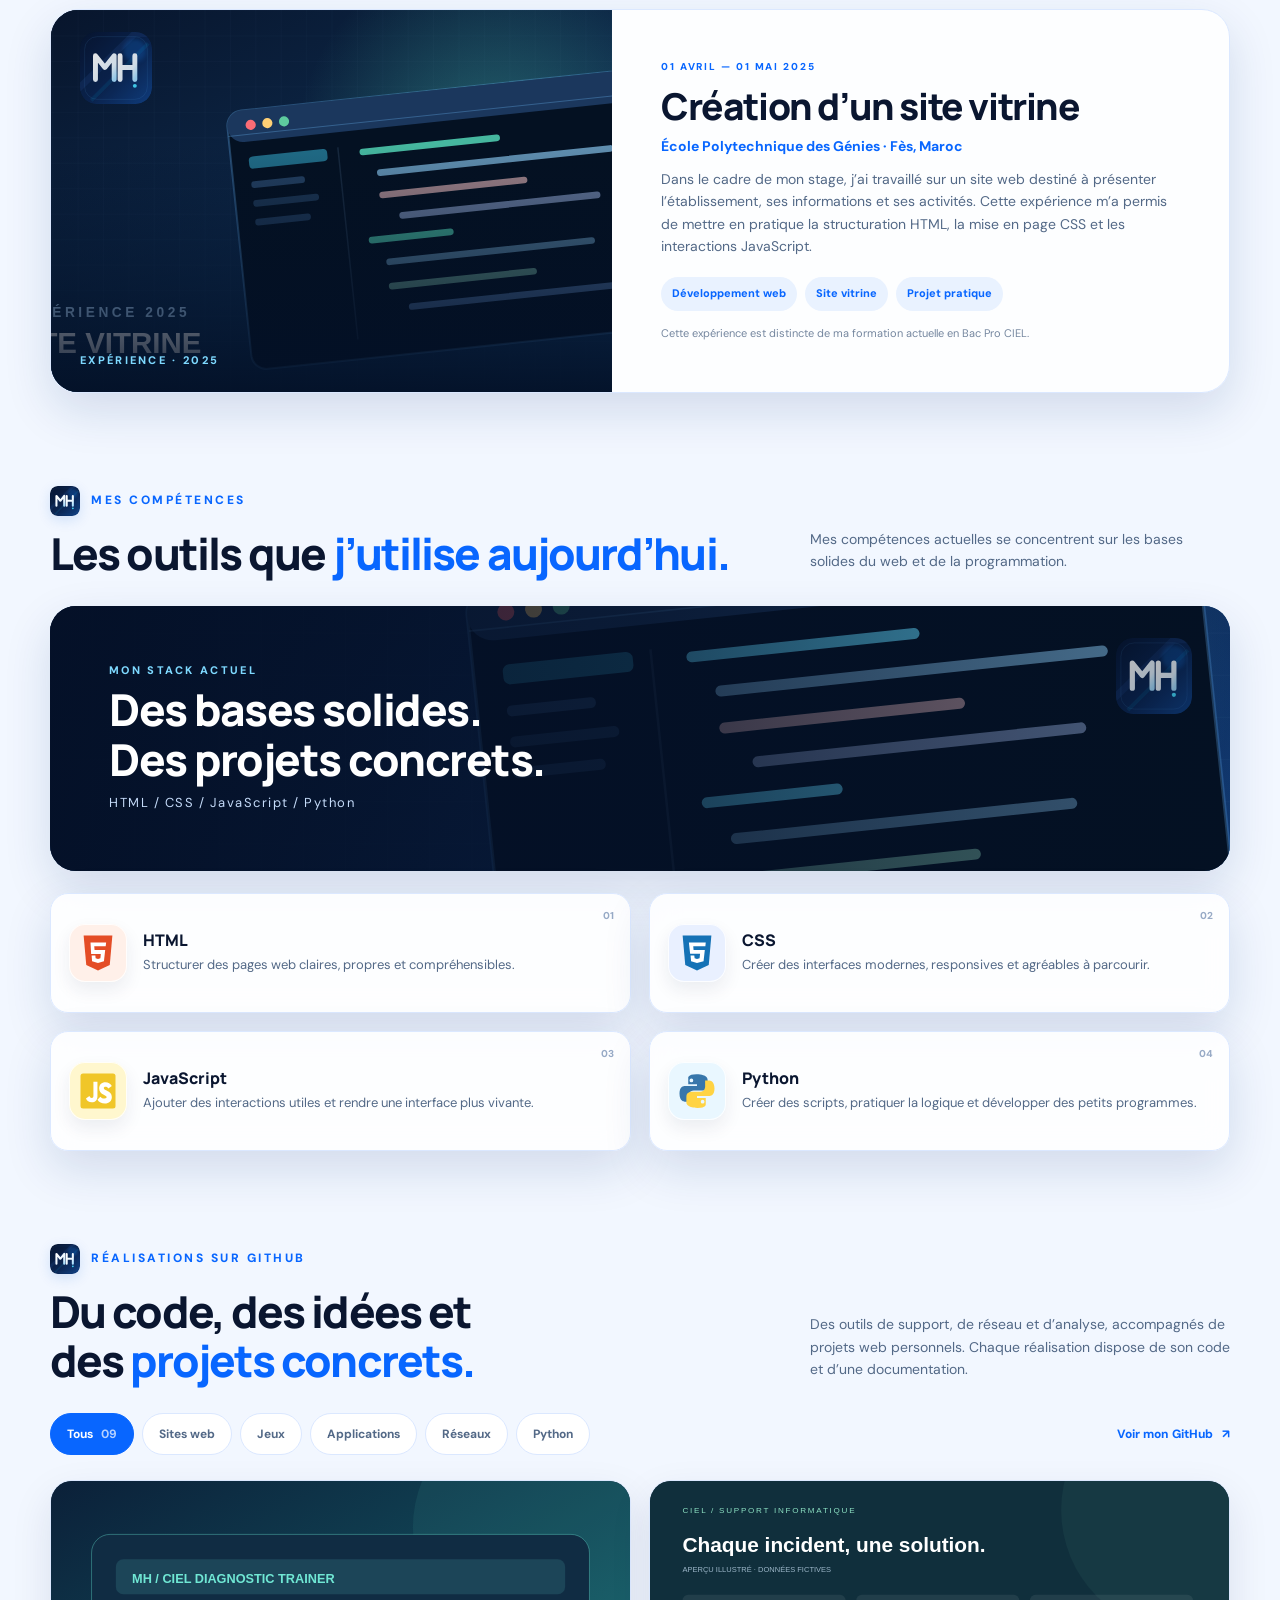
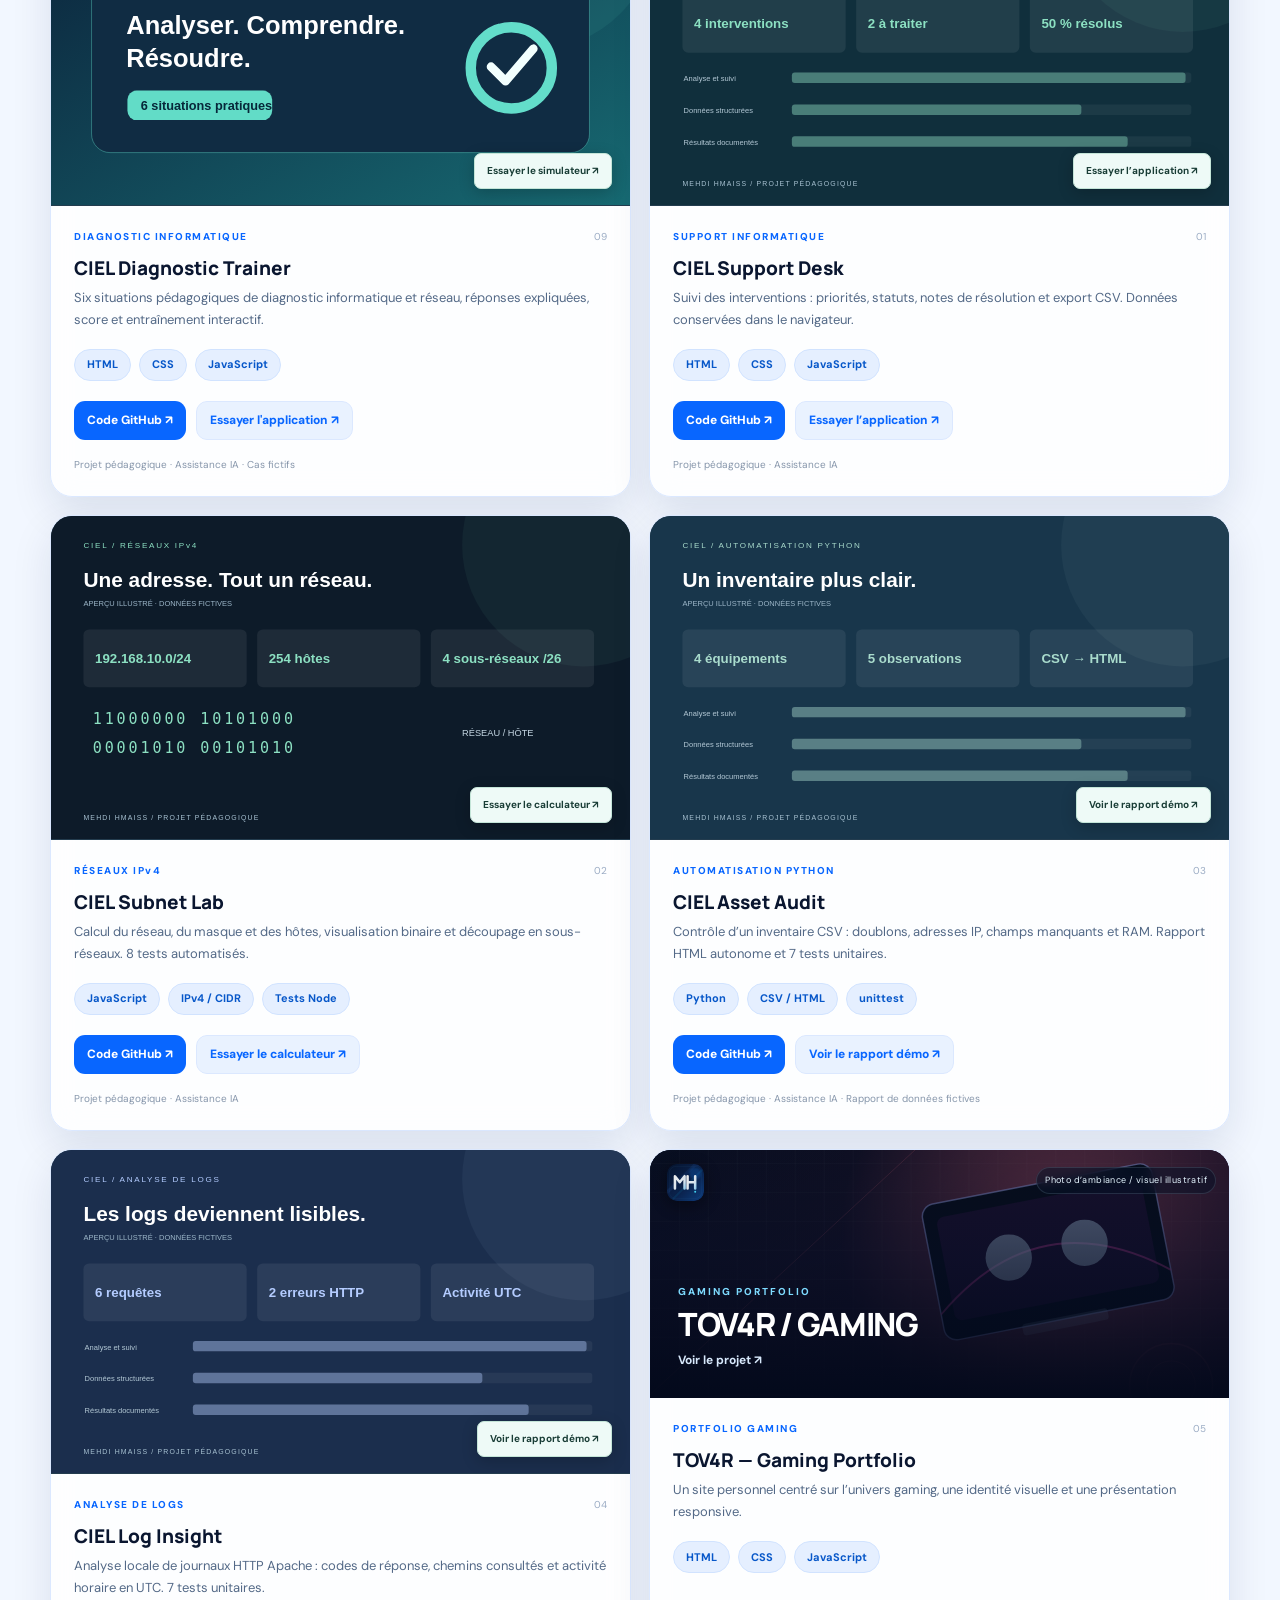
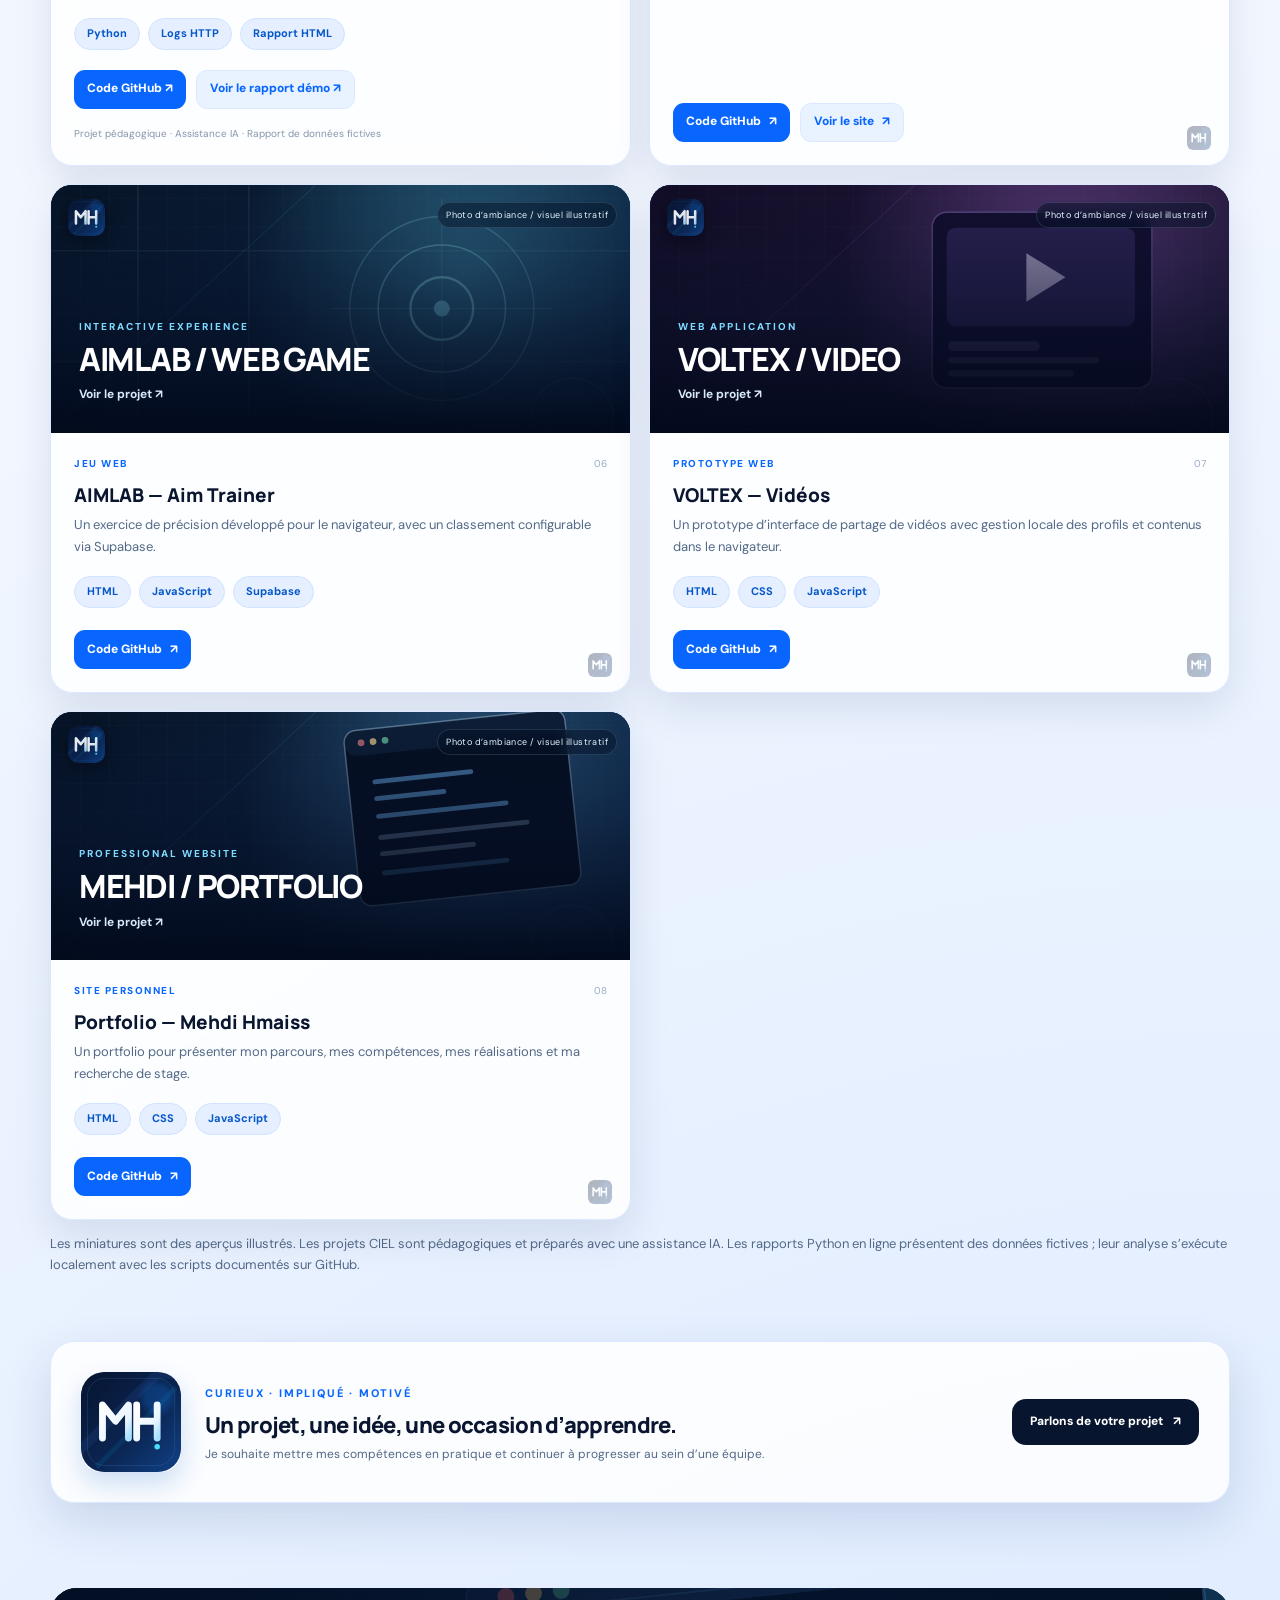
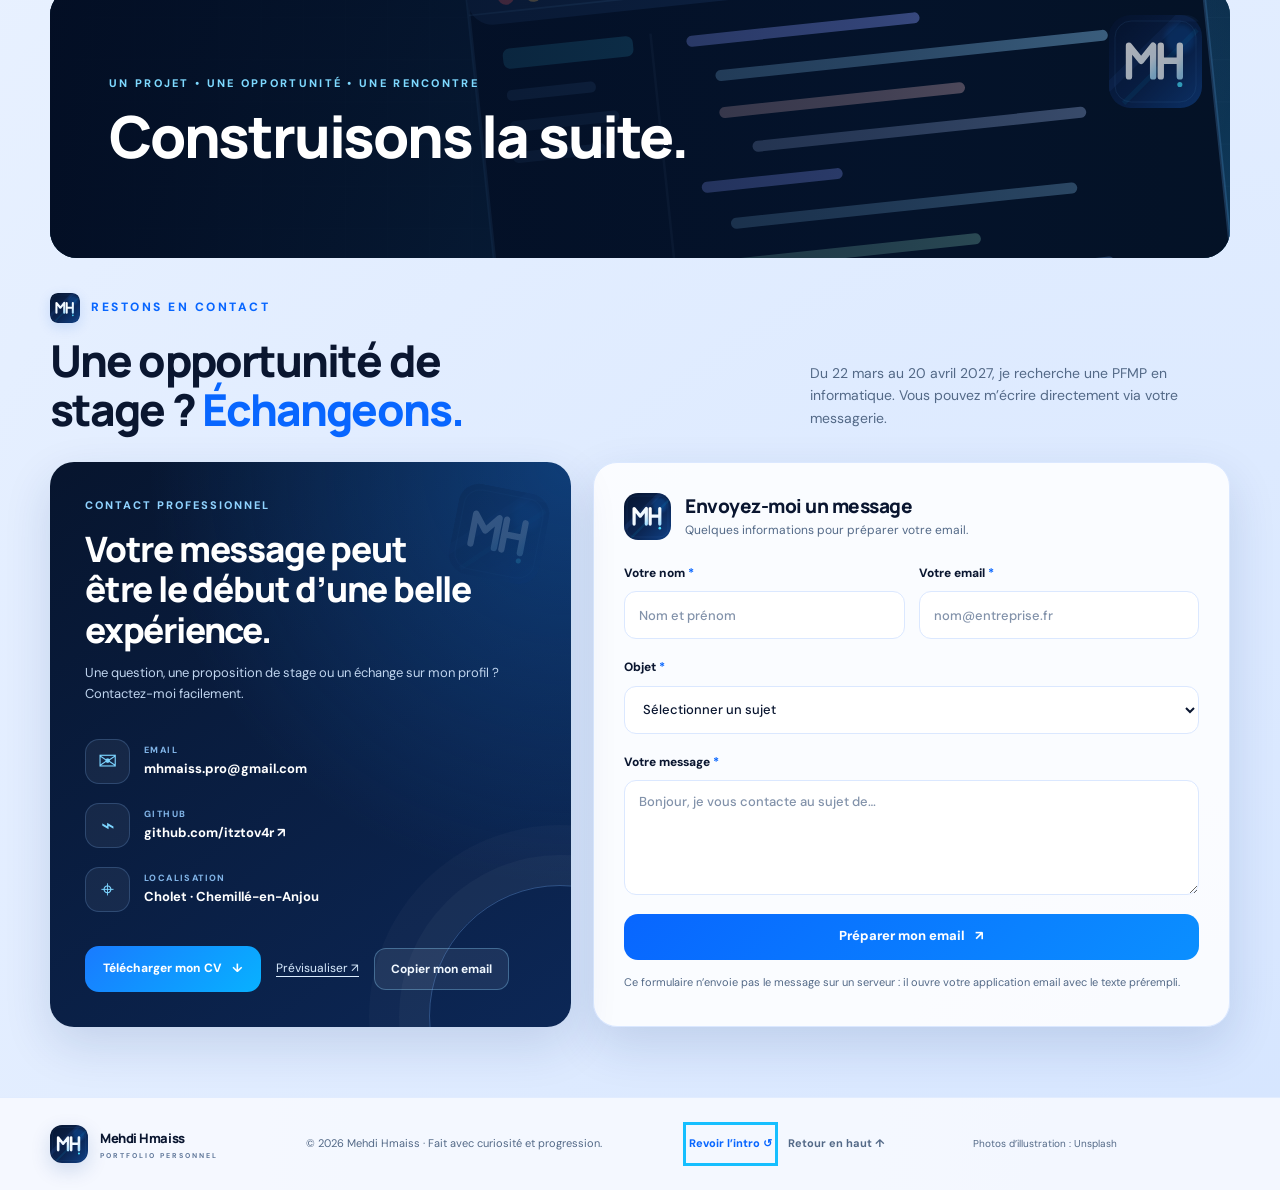
==== commit d288bcc8: "feat: feature diagnostic trainer and link updated printable CV" ====
--- a/index.html
+++ b/index.html
@@ -50,7 +50,7 @@
 <a href="#experience">Expérience</a><a href="#competences">Compétences</a>
 <a href="#projets">Projets</a>
 <a href="#contact">Contact</a>
-<a href="assets/cv-mehdi-hmaiss.pdf" rel="noopener" target="_blank">CV</a>
+<a href="cv.html" rel="noopener" target="_blank">CV</a>
 <button aria-label="Changer de thème" aria-pressed="false" class="theme-toggle" id="theme-toggle">☾</button>
 <a class="nav-cta" href="#contact">Me contacter <span>↗</span></a>
 </div>
@@ -75,7 +75,7 @@
 <p class="hero-text">Étudiant en Bac Pro CIEL au lycée de l’Hyrôme, je développe des projets web et j’explore les réseaux et les technologies numériques. Je recherche une PFMP pour apprendre sur le terrain et contribuer avec sérieux.</p>
 <div class="hero-actions">
 <a class="btn primary" href="#projets">Explorer mes projets <span aria-hidden="true">↘</span></a>
-<a class="btn secondary" download="CV-Mehdi-Hmaiss.pdf" href="assets/cv-mehdi-hmaiss.pdf">Télécharger mon CV <span aria-hidden="true">↓</span></a>
+<a class="btn secondary" href="cv.html">Consulter mon CV <span aria-hidden="true">↓</span></a>
 </div>
 <div class="hero-scroll-indicator"><span></span> Faites défiler pour explorer</div>
 <div class="hero-highlights">
@@ -265,7 +265,7 @@
 </div>
 <div aria-label="Filtrer les projets" class="project-toolbar reveal">
 <div aria-label="Catégories" class="project-filters" role="group">
-<button aria-pressed="true" class="filter-btn is-active" data-filter="all" type="button">Tous <span>08</span></button>
+<button aria-pressed="true" class="filter-btn is-active" data-filter="all" type="button">Tous <span>09</span></button>
 <button aria-pressed="false" class="filter-btn" data-filter="web" type="button">Sites web</button>
 <button aria-pressed="false" class="filter-btn" data-filter="jeu" type="button">Jeux</button>
 <button aria-pressed="false" class="filter-btn" data-filter="application" type="button">Applications</button>
@@ -275,6 +275,10 @@
 <a class="all-projects-link" href="https://github.com/itztov4r" rel="noopener noreferrer" target="_blank">Voir mon GitHub <span aria-hidden="true">↗</span></a>
 </div>
 <div class="projects-grid projects-grid-3" id="projects-grid">
+<article class="project-card reveal ciel-project" data-category="application" data-project-card="true">
+<a class="ciel-preview" href="projects/ciel-diagnostic-trainer/" aria-label="Essayer CIEL Diagnostic Trainer"><img src="assets/projects/ciel-diagnostic-trainer.svg" alt="Aperçu illustré de CIEL Diagnostic Trainer" loading="lazy" width="1000" height="560"/><span>Essayer le simulateur ↗</span></a>
+<div class="project-info"><div class="project-top"><span class="project-type">DIAGNOSTIC INFORMATIQUE</span><span class="project-index">09</span></div><h3>CIEL Diagnostic Trainer</h3><p>Six situations pédagogiques de diagnostic informatique et réseau, réponses expliquées, score et entraînement interactif.</p><div class="tags"><span>HTML</span><span>CSS</span><span>JavaScript</span></div><div class="project-actions"><a class="project-link" href="https://github.com/itztov4r/Mehdi-Hmaiss/tree/main/projects/ciel-diagnostic-trainer" target="_blank" rel="noopener noreferrer">Code GitHub ↗</a><a class="project-link secondary-link" href="projects/ciel-diagnostic-trainer/">Essayer l'application ↗</a></div><p class="ciel-project-note">Projet pédagogique · Assistance IA · Cas fictifs</p></div></article>
+
 <article class="project-card reveal ciel-project" data-category="application" data-project-card="true">
 <a class="ciel-preview" href="https://itztov4r.github.io/ciel-support-desk/" target="_blank" rel="noopener noreferrer" aria-label="Essayer l’application : CIEL Support Desk"><img src="assets/projects/ciel-support-desk.svg" alt="Aperçu illustré de CIEL Support Desk" loading="lazy" width="1000" height="560"/><span>Essayer l’application ↗</span></a>
 <div class="project-info"><div class="project-top"><span class="project-type">SUPPORT INFORMATIQUE</span><span class="project-index">01</span></div><h3>CIEL Support Desk</h3><p>Suivi des interventions : priorités, statuts, notes de résolution et export CSV. Données conservées dans le navigateur.</p><div class="tags"><span>HTML</span><span>CSS</span><span>JavaScript</span></div><div class="project-actions"><a class="project-link" href="https://github.com/itztov4r/ciel-support-desk" target="_blank" rel="noopener noreferrer">Code GitHub ↗</a><a class="project-link secondary-link" href="https://itztov4r.github.io/ciel-support-desk/" target="_blank" rel="noopener noreferrer">Essayer l’application ↗</a></div><p class="ciel-project-note">Projet pédagogique · Assistance IA</p></div></article>
@@ -387,7 +391,7 @@
 <div class="contact-info-item"><span aria-hidden="true" class="contact-icon">⌁</span><div><small>GITHUB</small><a href="https://github.com/itztov4r" rel="noopener noreferrer" target="_blank">github.com/itztov4r ↗</a></div></div>
 <div class="contact-info-item"><span aria-hidden="true" class="contact-icon">⌖</span><div><small>LOCALISATION</small><strong>Cholet · Chemillé-en-Anjou</strong></div></div>
 </div>
-<div class="contact-cv-row"><a class="btn contact-cv-btn" download="CV-Mehdi-Hmaiss.pdf" href="assets/cv-mehdi-hmaiss.pdf">Télécharger mon CV <span aria-hidden="true">↓</span></a><a class="contact-preview-link" href="assets/cv-mehdi-hmaiss.pdf" rel="noopener noreferrer" target="_blank">Prévisualiser ↗</a><button class="copy-email-button" id="copy-email" type="button">Copier mon email</button><span aria-live="polite" class="copy-email-status" id="copy-email-status" role="status"></span></div>
+<div class="contact-cv-row"><a class="btn contact-cv-btn" download="CV-Mehdi-Hmaiss.pdf" href="cv.html">Télécharger mon CV <span aria-hidden="true">↓</span></a><a class="contact-preview-link" href="cv.html" rel="noopener noreferrer" target="_blank">Prévisualiser ↗</a><button class="copy-email-button" id="copy-email" type="button">Copier mon email</button><span aria-live="polite" class="copy-email-status" id="copy-email-status" role="status"></span></div>
 <span aria-hidden="true" class="contact-brand-seal"><img alt="" loading="lazy" src="assets/branding/mh-logo.svg"/></span></div>
 <form class="contact-form reveal" id="contact-form" novalidate="">
 <div class="form-head"><span class="form-avatar"><img alt="" src="assets/branding/mh-logo.svg"/></span><div><h3>Envoyez-moi un message</h3><p>Quelques informations pour préparer votre email.</p></div></div>
